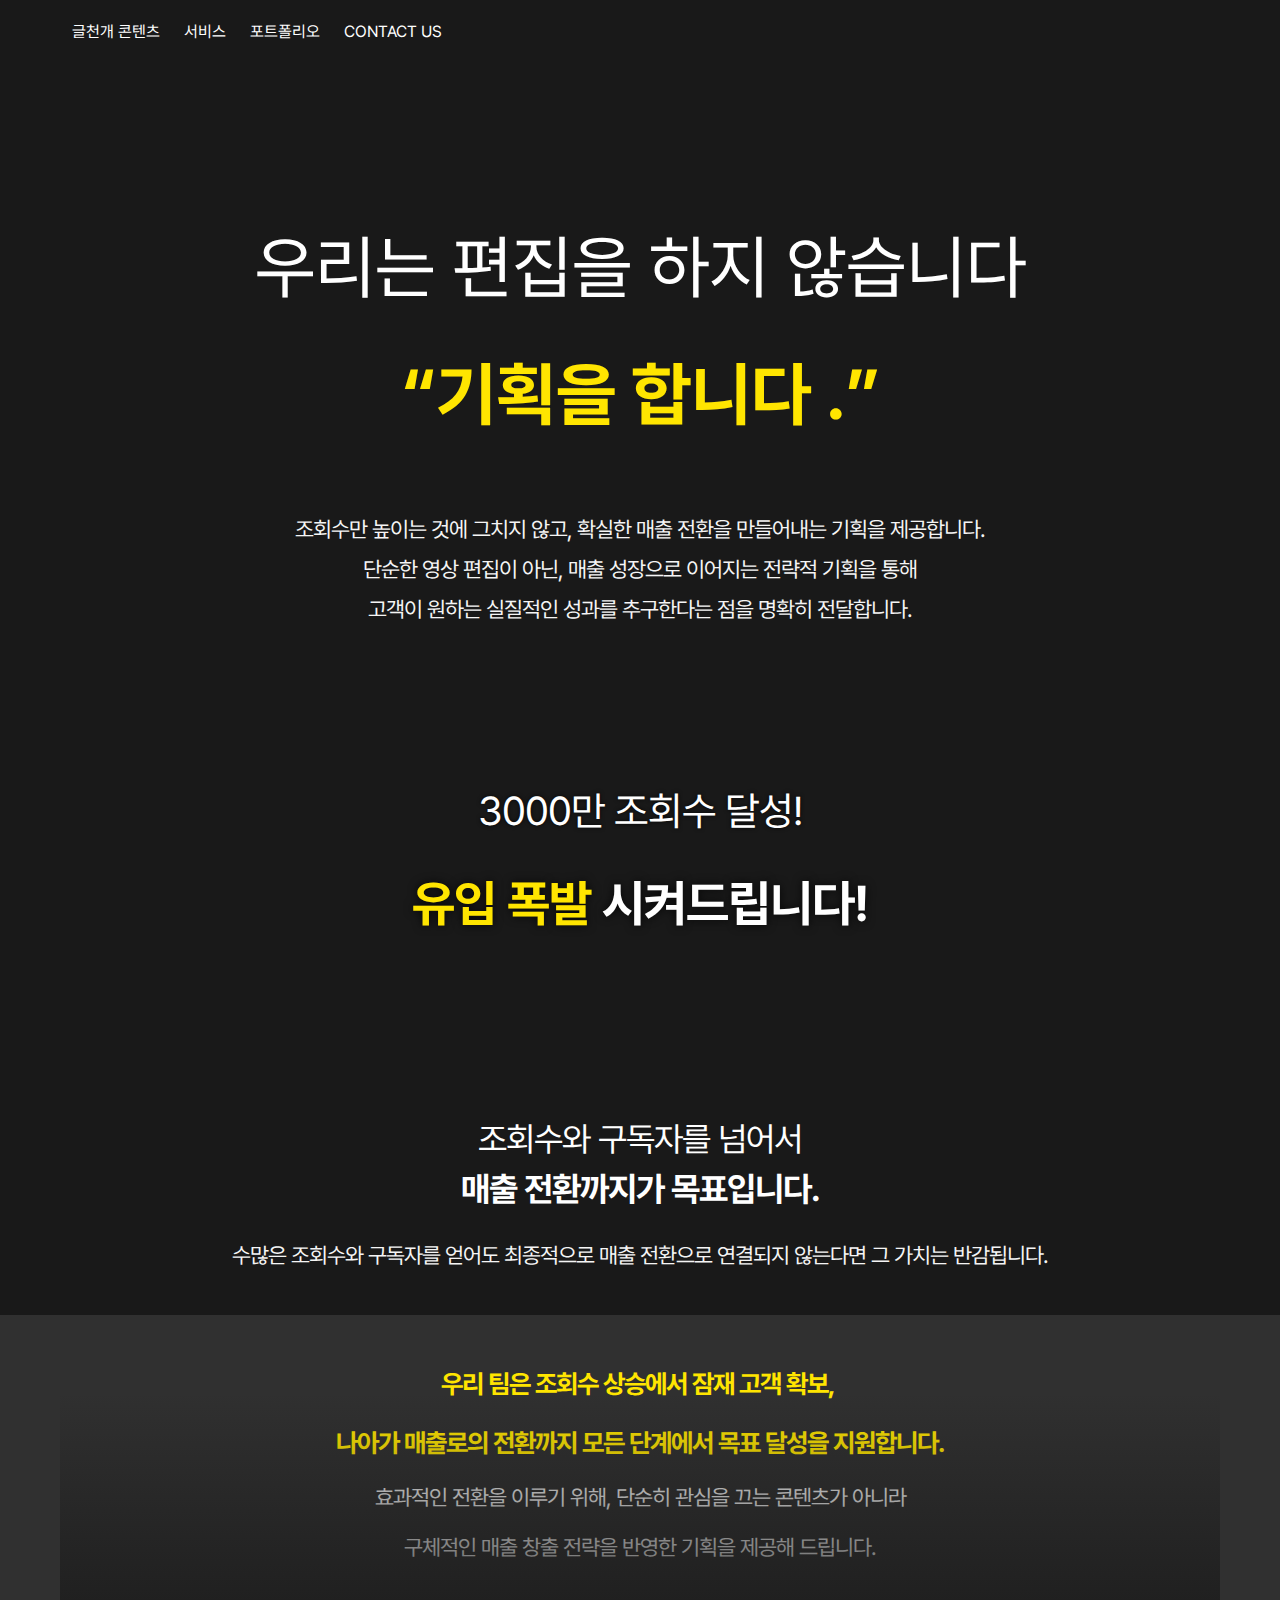
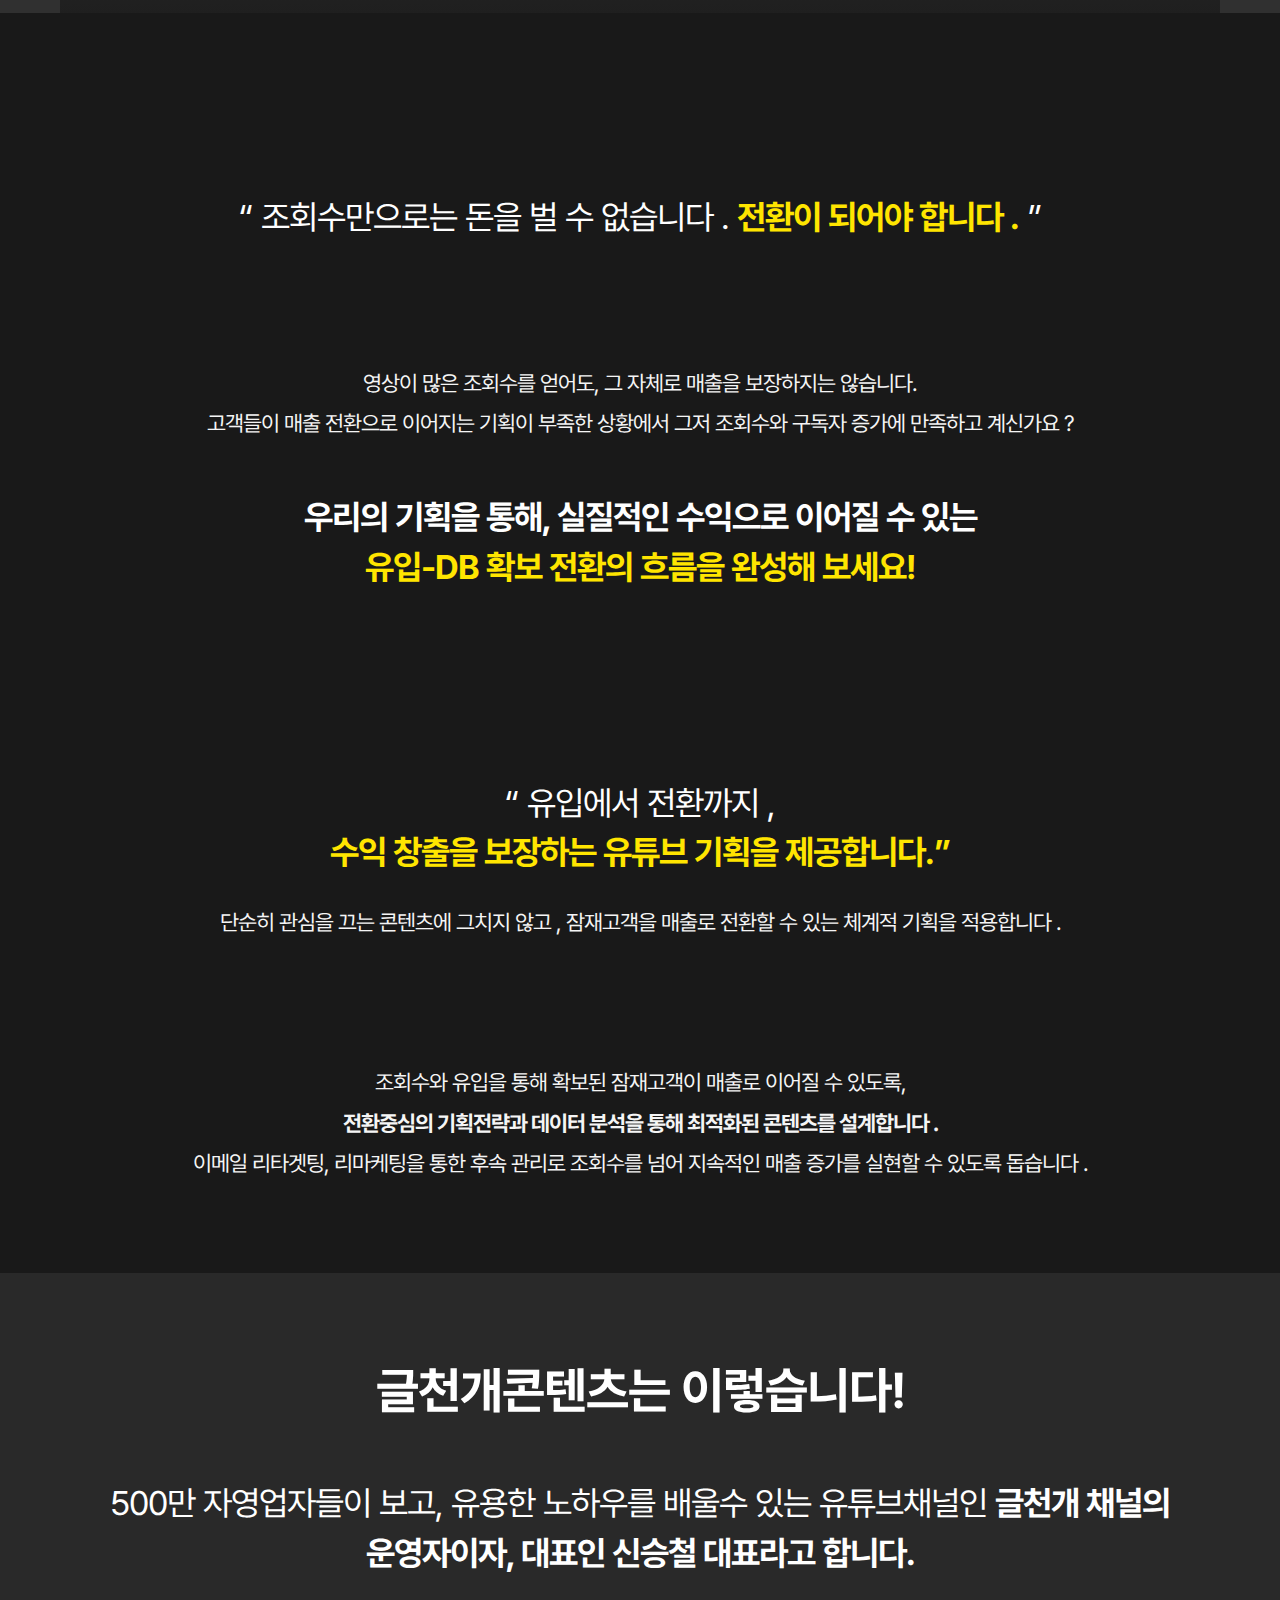
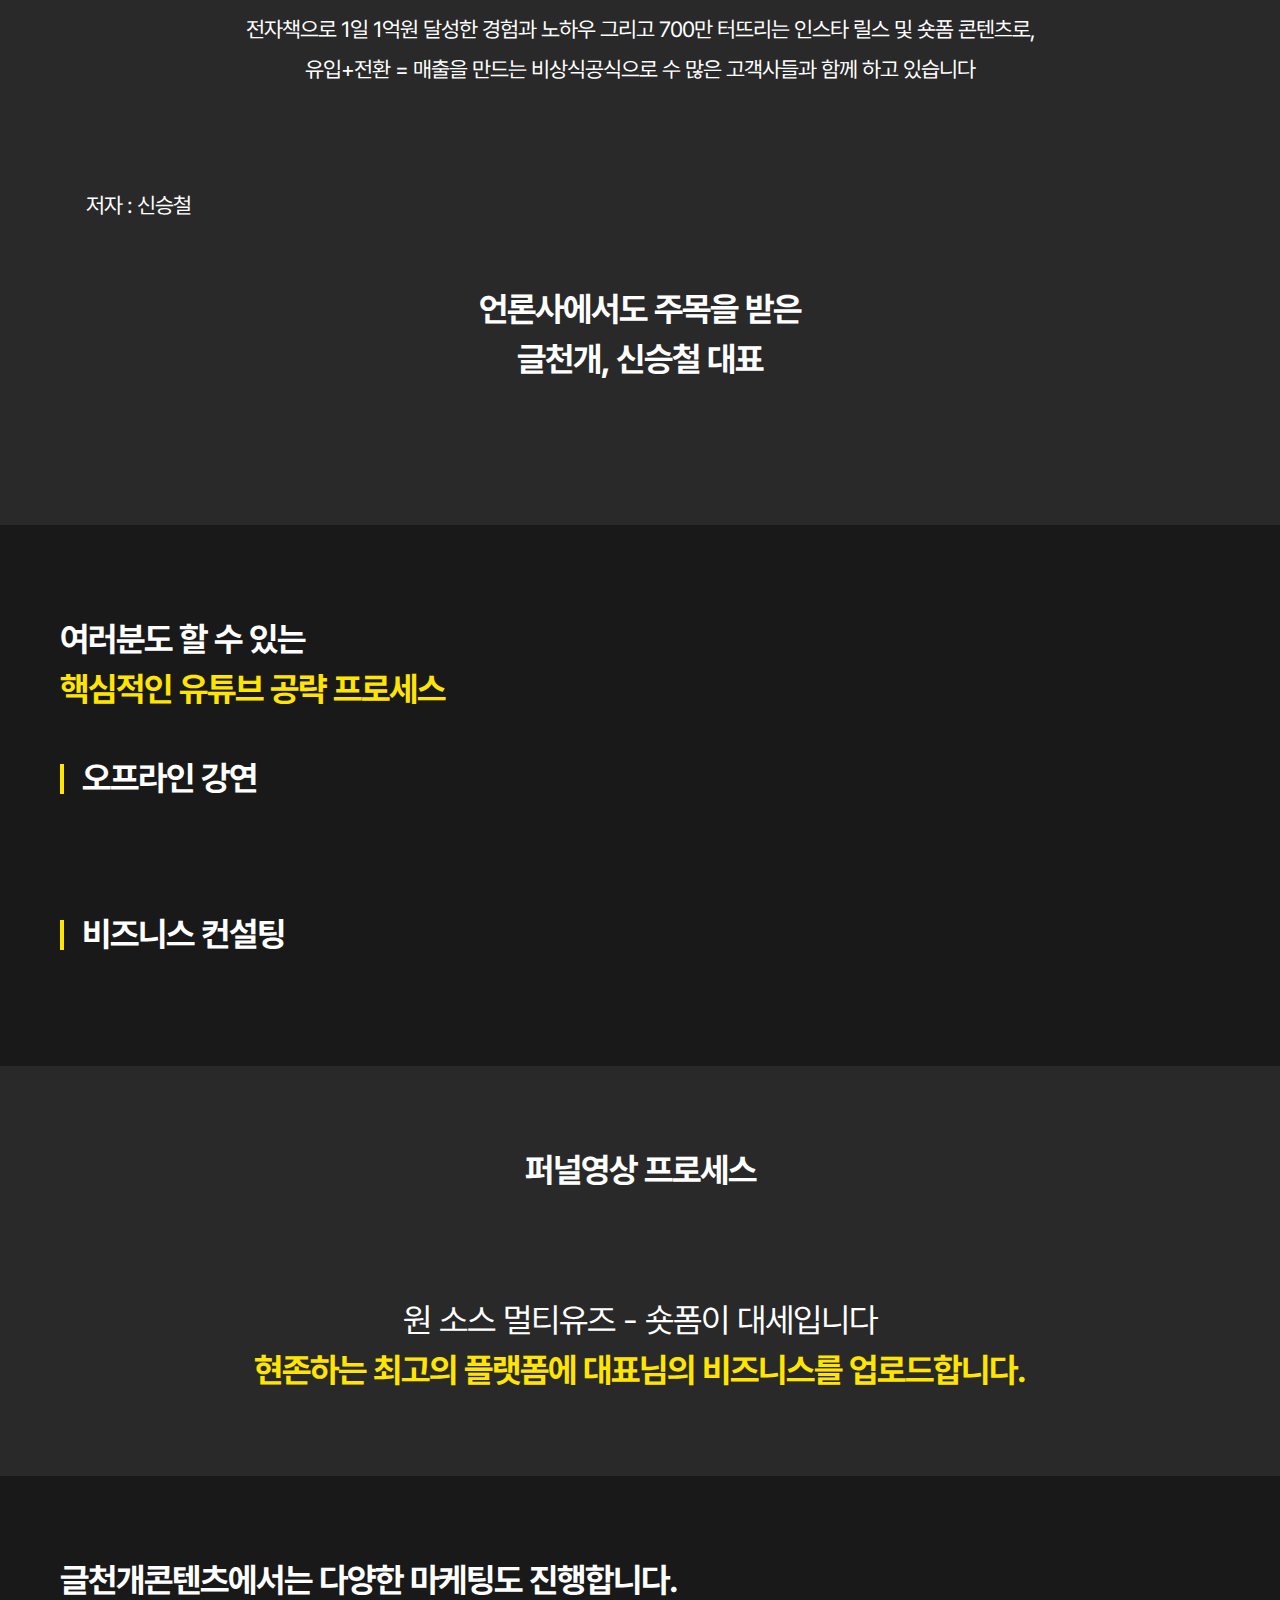
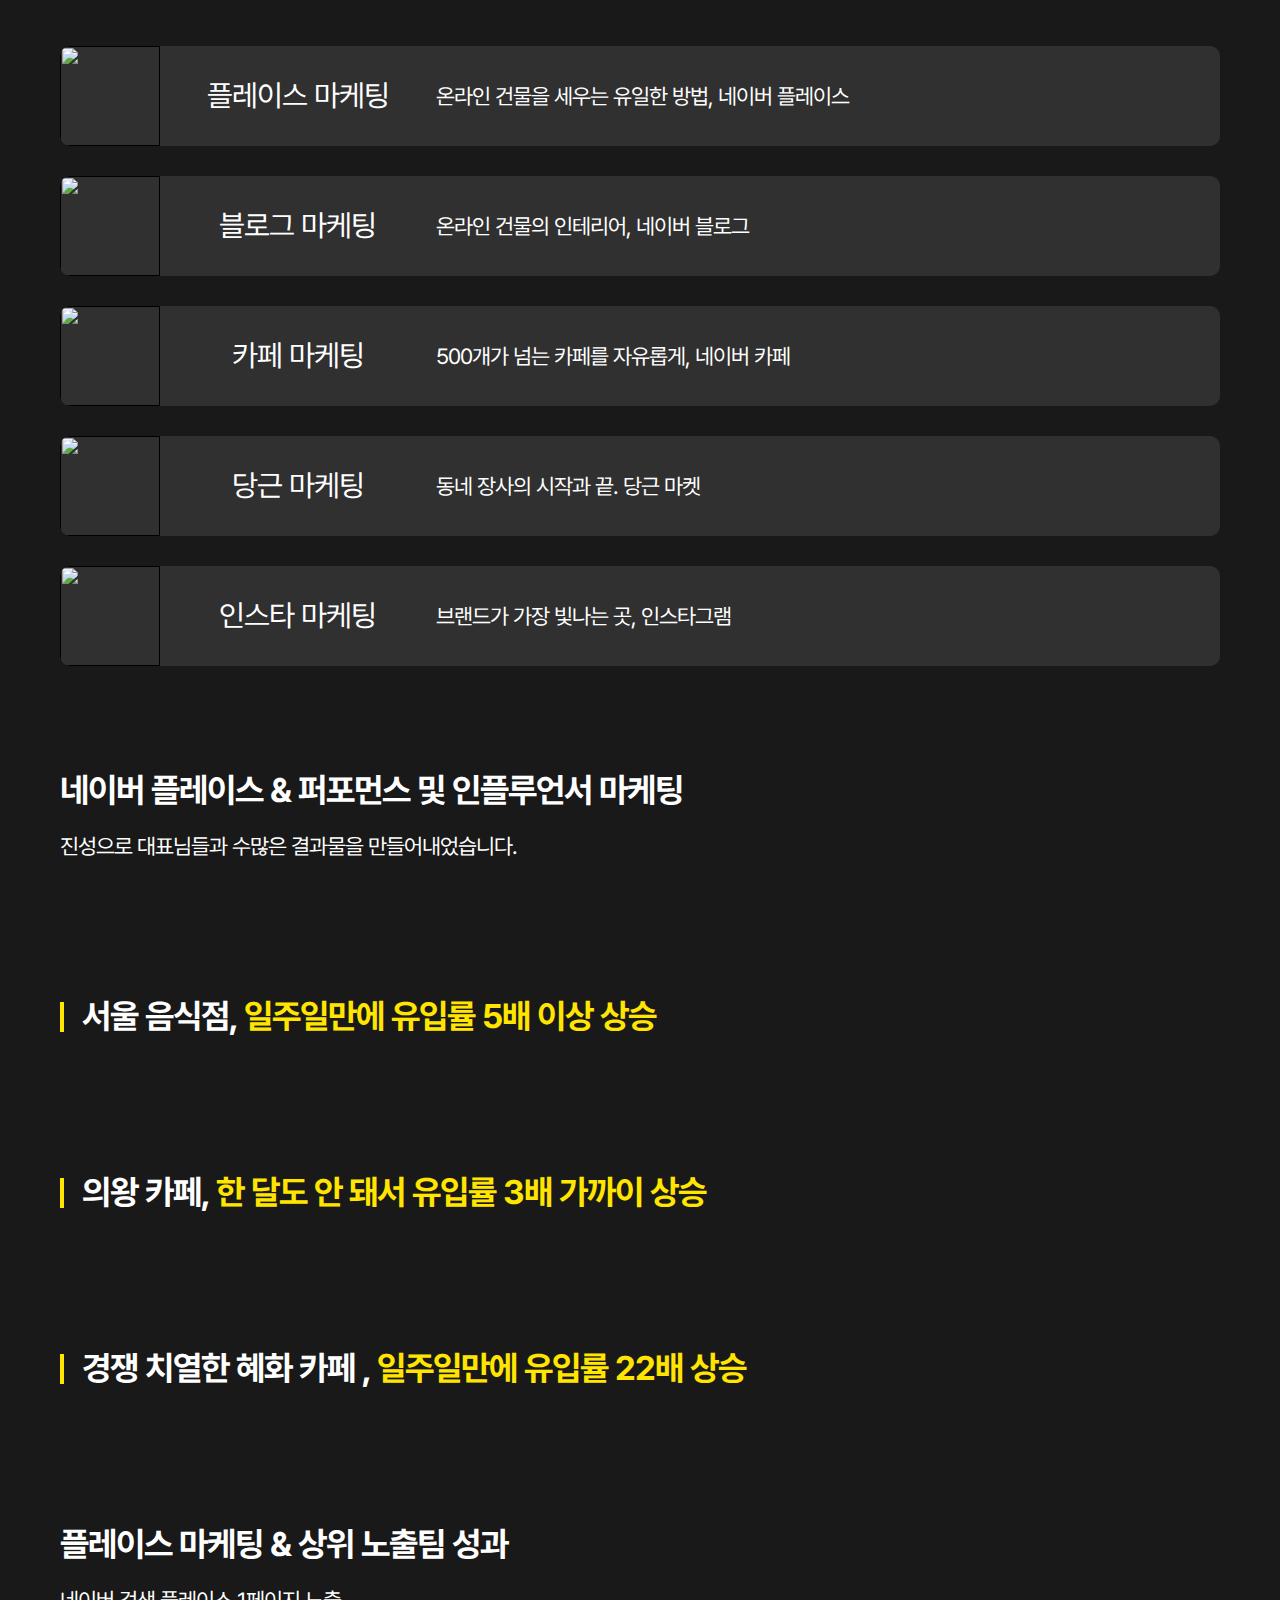
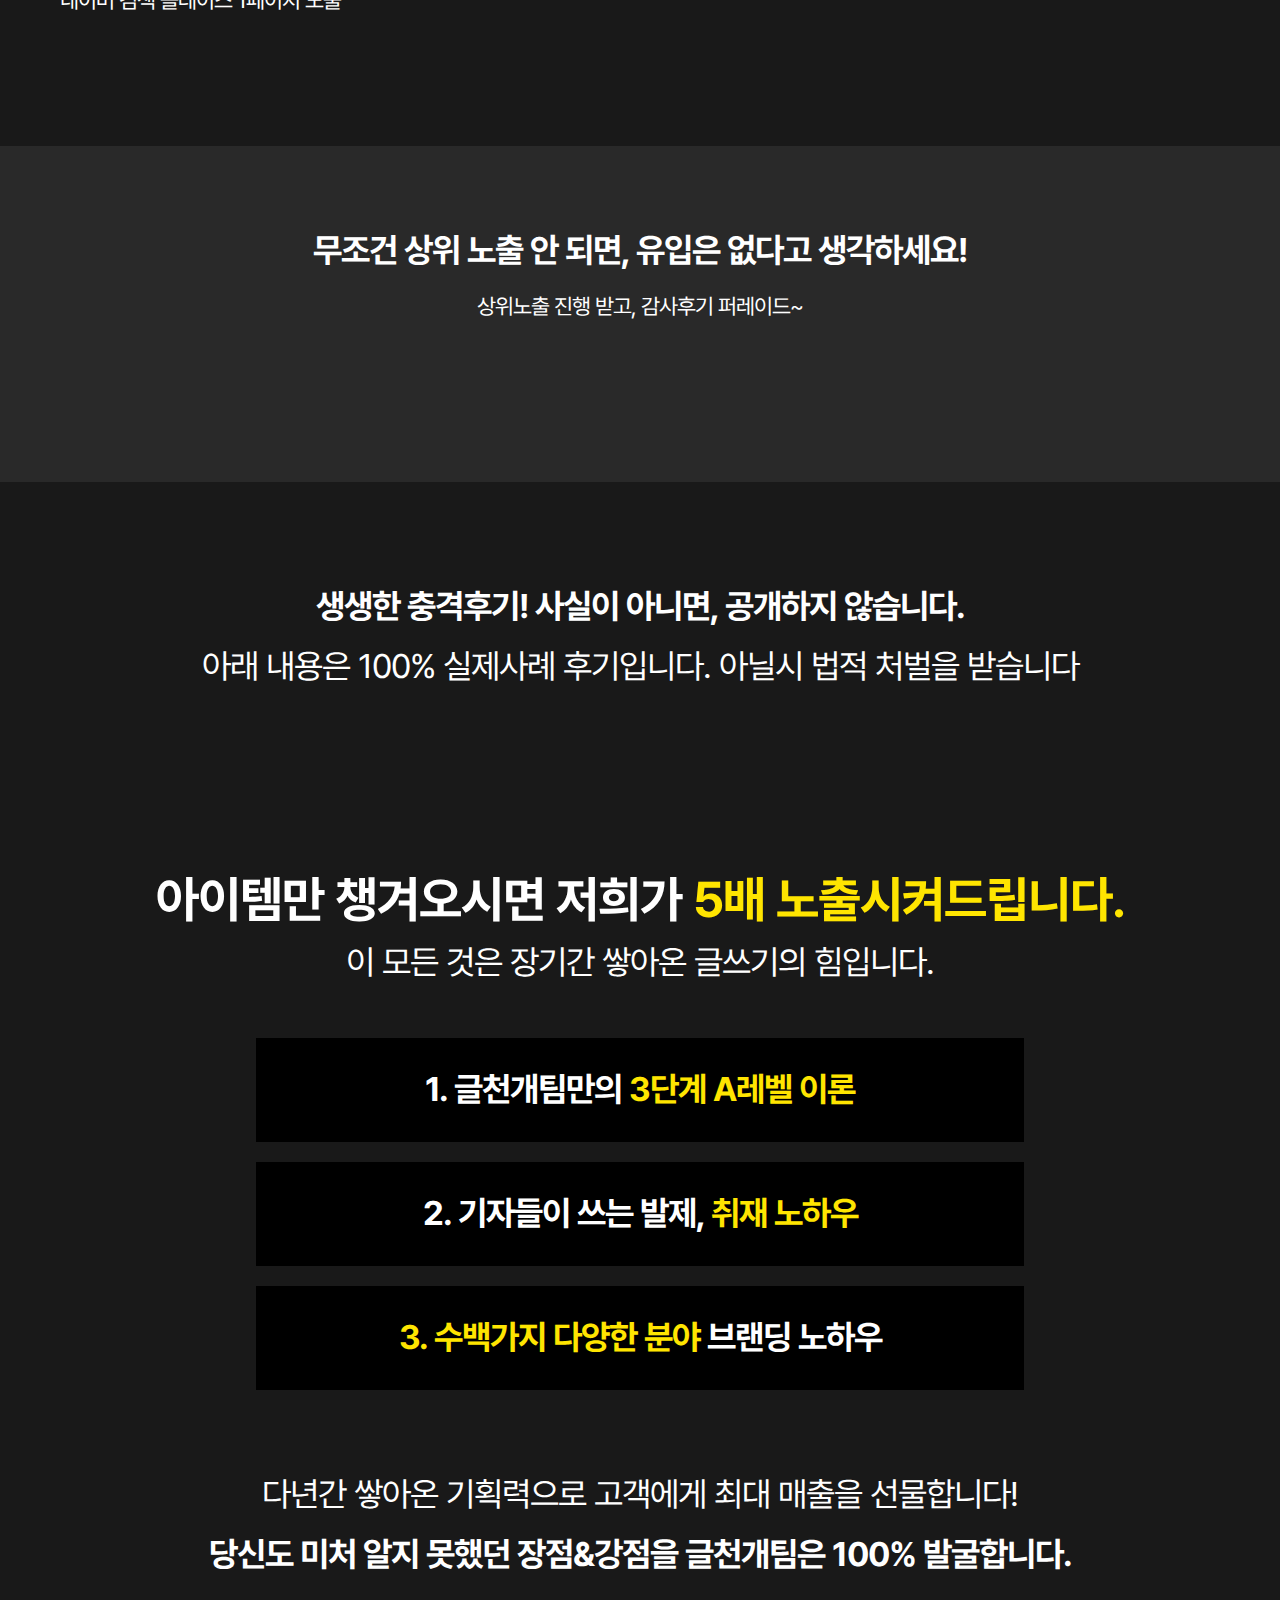
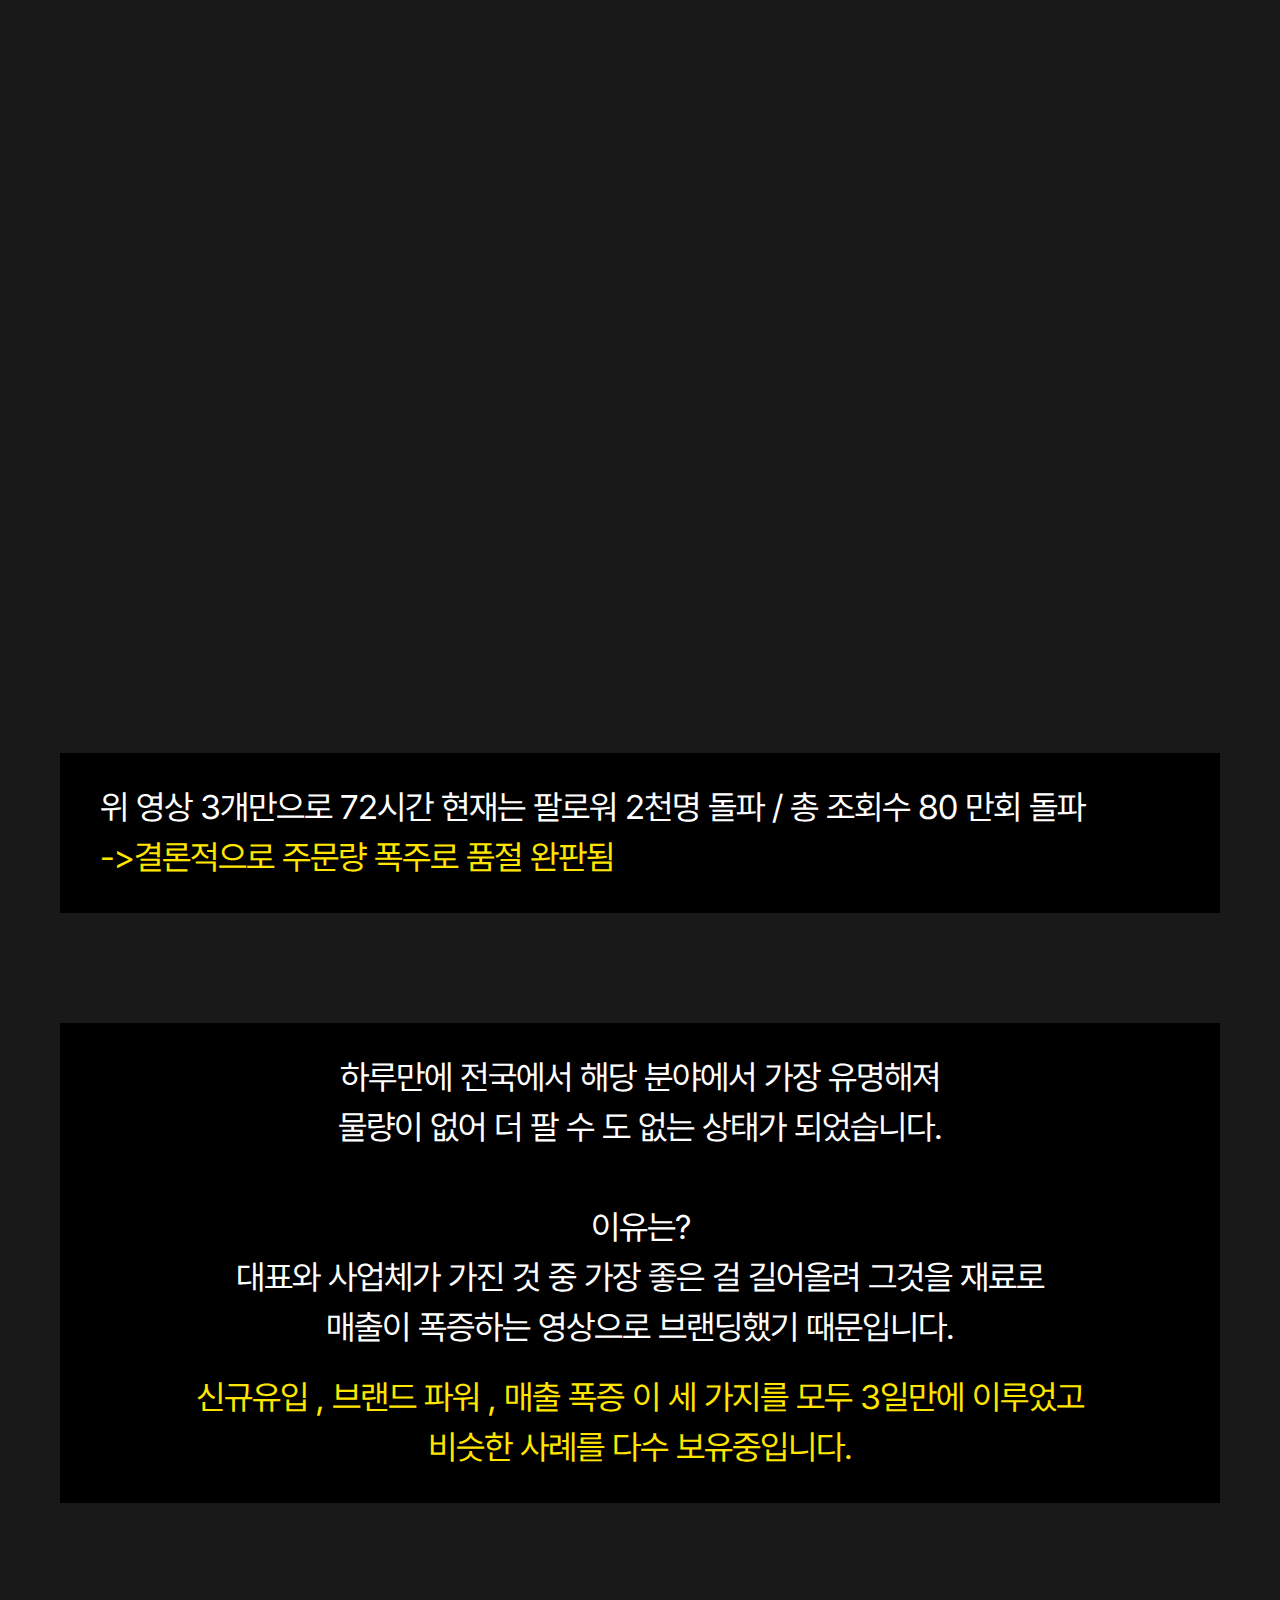
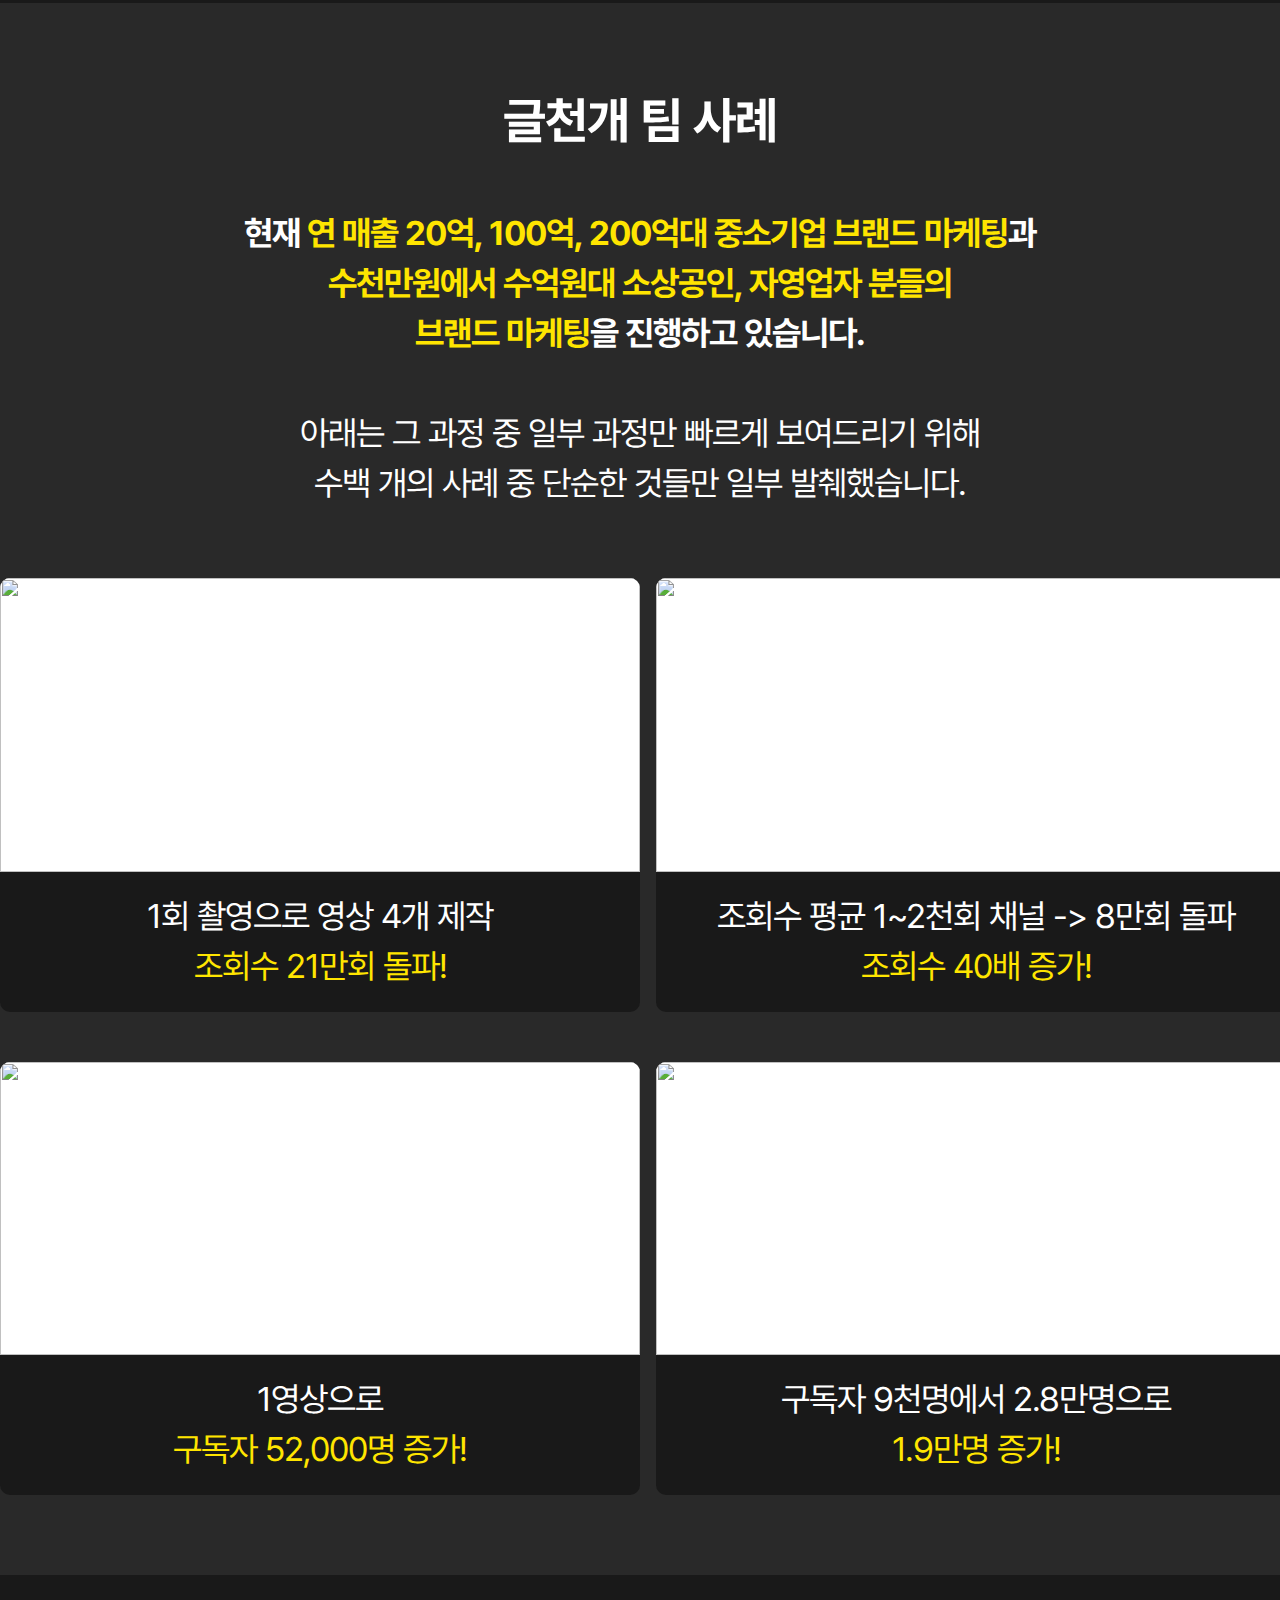
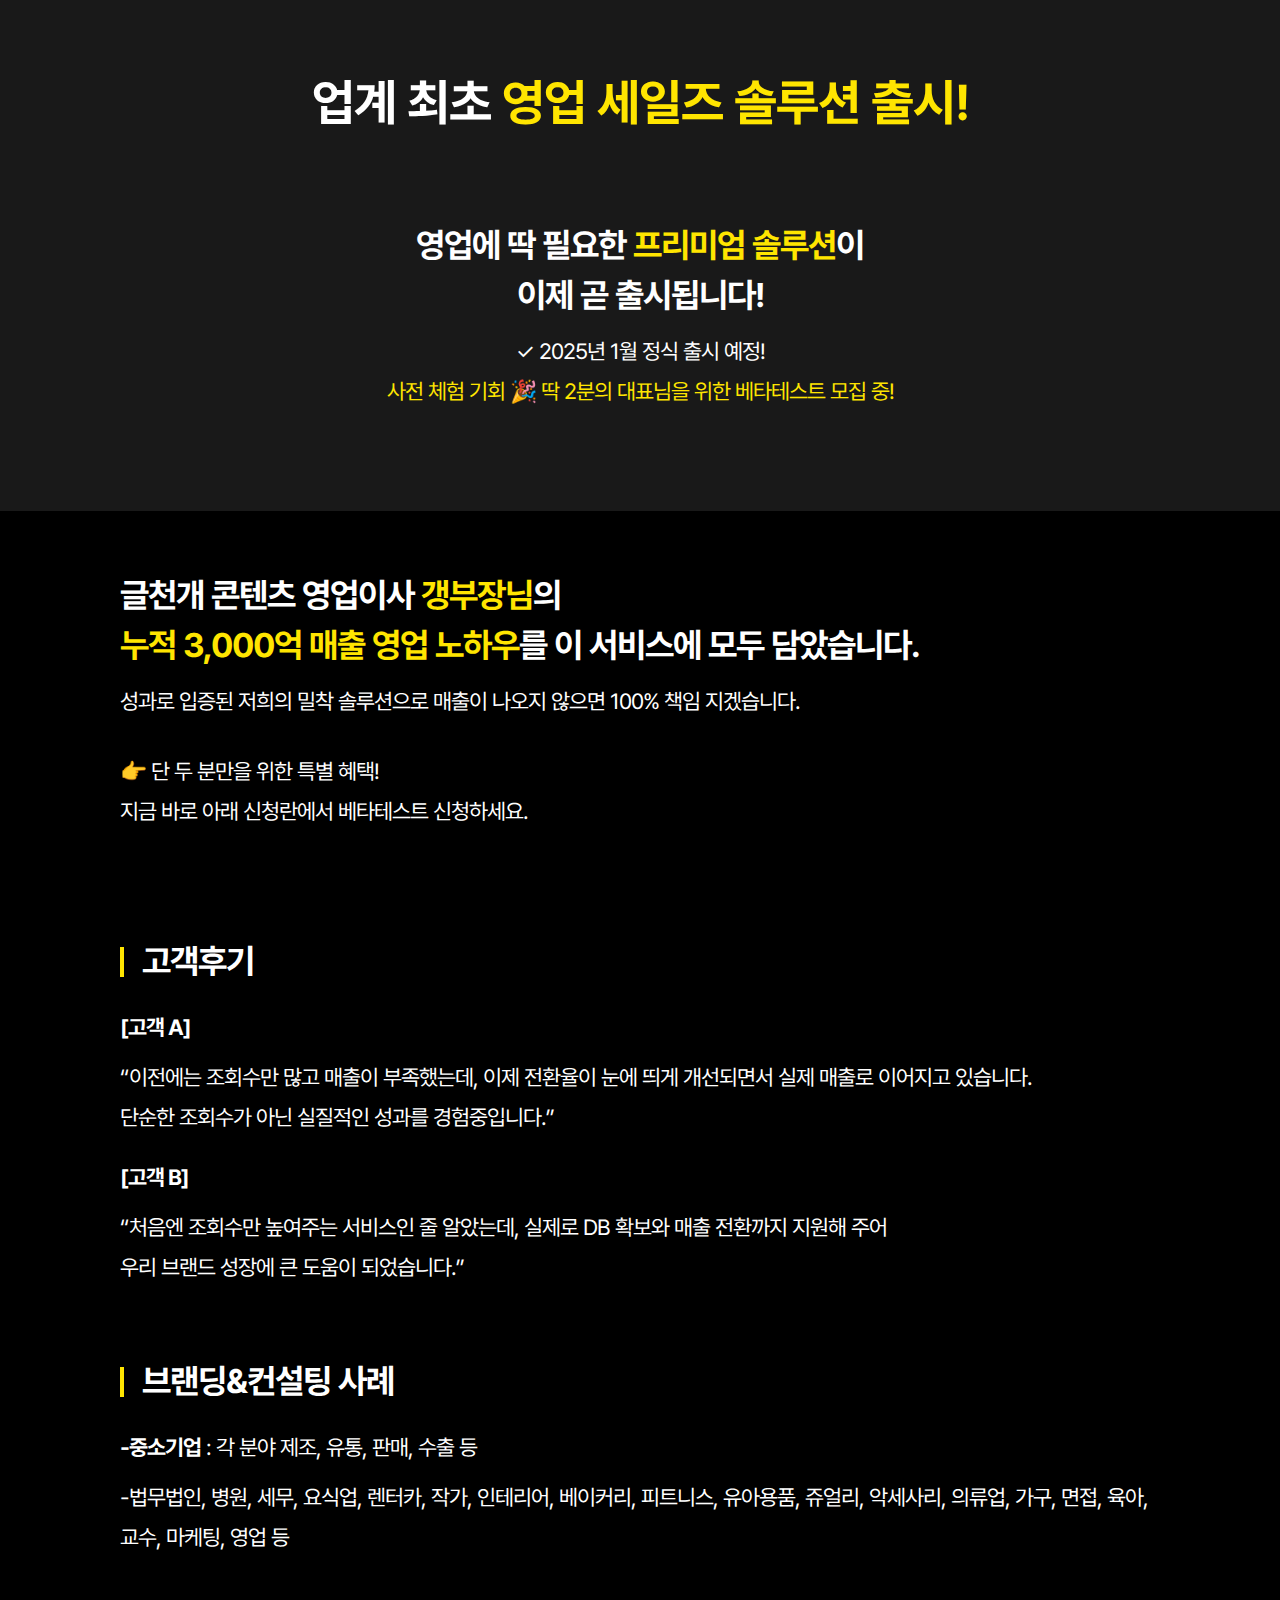
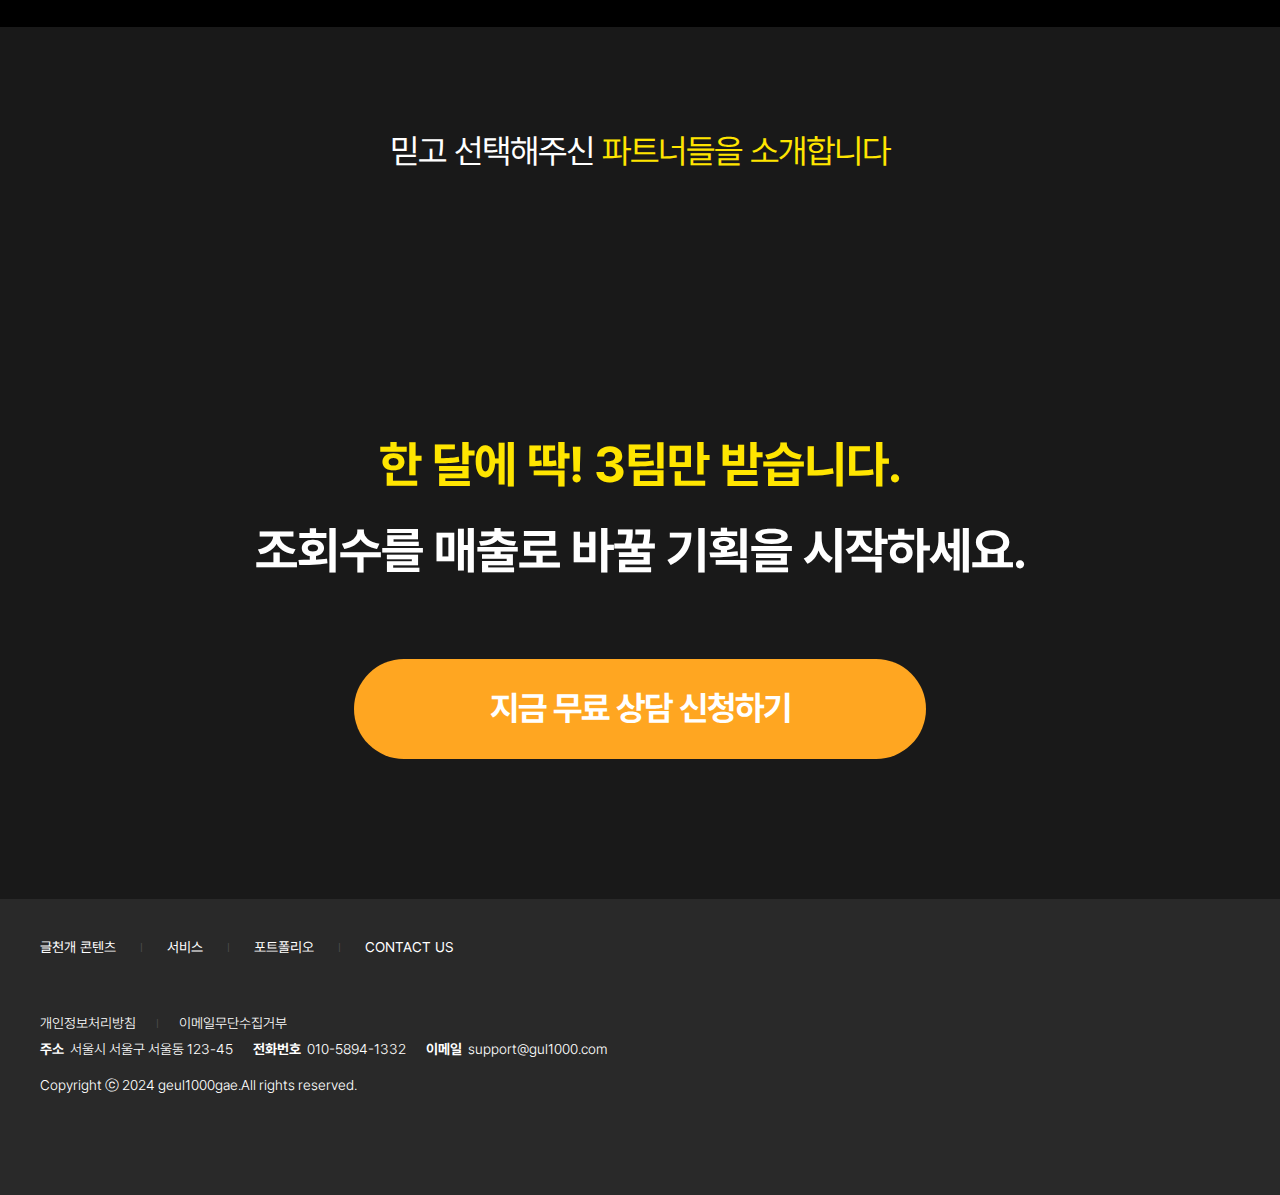
==== index.html @ 421856aa "이미지 url 변경" ====
<!doctype html>
<html lang="ko">

<head>
    <meta charset="UTF-8">
    <meta name="viewport"
        content="width=device-width, user-scalable=no, initial-scale=1.0, maximum-scale=1.0, minimum-scale=1.0">
    <meta http-equiv="X-UA-Compatible" content="ie=edge">
    <title>글천개연구소</title>
    <link rel="stylesheet" type="text/css" href="css/swiper.min.css">
    <link rel="stylesheet" type="text/css" href="css/base.css">
    <link rel="stylesheet" type="text/css" href="css/app.css">
    <script src="js/jquery.min.js"></script>
    <script src="js/swiper.min.js"></script>
    <script src="js/script.js"></script>
</head>
<div id="header"></div>

<body>

    <style>
        .area-main { padding-top: 84px; }
        .area-main p { color: #fff; text-align: center; font-size: 22px; line-height: 1.82; letter-spacing: -1px; word-break: keep-all; }
        .area-main * { font-size: unset; font-weight: unset; }
        .area-main .ft-22 { font-size: 22px; }
        .area-main .ft-34 { font-size: 34px; line-height: 1.47; letter-spacing: -1px; }
        .area-main .ft-50 { font-size: 50px; line-height: 1.12; letter-spacing: -1px; }
        .area-main .bold { font-weight: bold; }
        .area-main .yel { color: #ffe500; }
        .area-main .ta-le { text-align: left; }
        .area-main .yel-label { position: relative; padding-left: 22px; text-align: left; font-size: 34px; line-height: 1.47; font-weight: bold; }
        .area-main .yel-label::before { position: absolute; left: 0; top: 10px; width: 4px; height: 30px; background-color: #ffe500; content: ''; }
        .area-main img { max-width: 100%; }
        @media screen and (max-width:1200px) {
            .area-main p { font-size: 12px; }
            .area-main .ft-22 { font-size: 12px; }
            .area-main .ft-34 { font-size: 20px; }
            .area-main .ft-50 { font-size: 24px; }
            .area-main .yel-label { font-size: 20px; padding-left: 14px; }
            .area-main .yel-label::before { width: 2px; top: 4px; height: 20px; }
        }


        .area-main .al-ct { text-align: center; }
        .section1 .txt-1 {
            font-size: 70px;
            font-weight: 400;
            letter-spacing: -1px;
            text-align: center;
        }

        .section1 .txt-1 span {
            font-size: 70px;
            font-weight: 700;
            letter-spacing: -1px;
            text-align: center;
            color: #FFE500;
        }
        .section1 .txt-2 { font-size: 22px; line-height: 1.82;
            letter-spacing: -1px; color: #f5f5f5; 
        }
        .section1 .txt-3-wrap { padding: 96px 0; background-image: url(https://write1000.s3.ap-northeast-2.amazonaws.com/imgs/index/section1-img.png); background-size: cover; background-position: center; }
        .section1 .txt-3 { font-size: 40px; letter-spacing: -1px; text-shadow: 0 0 4px rgba(0, 0, 0, 0.8); }
        .section1 .txt-4 { text-shadow: 0 0 10px rgba(0, 0, 0, 0.8); font-size: 50px; font-weight: bold;  }
        .section1 .txt-4 span { color: #ffe500; }
        .section1 .txt-5 { font-size: 34px; font-weight: bold; line-height: 1.47;
            letter-spacing: -1px; font-weight: normal; 
        }
        .section1 .txt-5 span { font-weight: bold; }
        .section1 .txt-6 { font-size: 22px; line-height: 1.82; letter-spacing: -1px; color: #f5f5f5; }

        @media screen and (max-width:1200px) {
            .section1 .txt-1 { font-size: 24px; }
            .section1 .txt-1 span { font-size: 24px; }
            .section1 .txt-2 { font-size: 12px; }
            .section1 .txt-3 { font-size: 24px; }
            .section1 .txt-4 { font-size: 24px; }
            .section1 .txt-5 { font-size: 24px; }
            .section1 .txt-6 { font-size: 12px; }
        }


        .section2 { padding: 40px 0; background-color: rgba(255, 255, 255, 0.1); }
        .section2 .txt-1 { font-size: 22px; line-height: 2.27; letter-spacing: -1px; color: #f5f5f5; }
        .section2 .txt-1 span { font-size: 26px; font-weight: bold; color: #ffe500; }
        @media screen and (max-width:1200px) {
            .section2 .txt-1 { font-size: 12px; }
            .section2 .txt-1 span { font-size: 14px; }
        }

        .section3 .img-wrap-1 { display: flex; gap: 16px; position: relative; }
        .section3 .img-wrap-1::after { content: ''; width: 100%; height: 300px; bottom: 0; display: block; background-image: linear-gradient(to top, #191919, rgba(25, 25, 25, 0)); position: absolute; bottom: 0; left: 0; }
        .section3 .img-wrap-1 > div { width: calc(100% - 16px / 2); display: flex; gap: 20px; flex-direction: column; }
        .section3 .img-wrap-1 > div img { width: 100%; }

        .section3 .txt-1 { font-size: 34px; line-height: 1.47; letter-spacing: -1px; color: #fff; }
        .section3 .txt-1 span { font-weight: bold; color: #ffe500; }
        .section3 .img-wrap-2 { display: flex; justify-content: center; }
        .section3 .img-wrap-2 img { max-width: 100%; }
        .section3 .txt-2 { font-size: 22px; line-height: 1.82; letter-spacing: -1px; color: #f5f5f5; }
        @media screen and (max-width:1200px) {
            .section3 .txt-1 { font-size: 24px; }
            .section3 .txt-2 { font-size: 12px; }
        }

        .section4 { overflow: hidden; }
        .section4 .txt-1 { font-size: 34px; font-weight: bold; line-height: 1.47; letter-spacing: -1px; }
        .section4 .txt-1 span { color: #ffe500; }
        .section4 .section4-swiper1 { width: 1100px; margin: 0 auto; max-width: 100%; }
        .section4 .section4-swiper1 img { max-width: 100%; }
        @media screen and (max-width:1200px) {
            .section4 .txt-1 { font-size: 24px; }
        }

        .section5 .txt-1 { font-size: 34px; font-weight: bold; line-height: 1.47; letter-spacing: -1px; color: #ffe500; margin-bottom: 24px; }
        .section5 .txt-1 span { color: #fff; font-weight: normal; }
        .section5 .txt-2 { font-size: 22px; line-height: 1.82; letter-spacing: -1px; color: #f5f5f5; }
        .section5 .img-wrap-1 { display: flex; justify-content: center; }
        .section5 .img-wrap-1 img { max-width: 100%; }
        .section5 .txt-3 { font-size: 22px; line-height: 1.82; letter-spacing: -1px; color: #f5f5f5; }
        .section5 .txt-3 span { font-weight: bold; }
        @media screen and (max-width:1200px) {
            .section5 .txt-1 { font-size: 24px; }
            .section5 .txt-2 { font-size: 12px; }
            .section5 .txt-3 { font-size: 12px; }
        }

        .section6 { background-color: #292929; }
        .section6 .txt-1 { font-size: 50px; font-weight: bold; line-height: 1.12; letter-spacing: -1px; }
        .section6 .img-wrap-1 { display: flex; gap: 26px; }
        .section6 img { max-width: 100%; }
        .section6 .img-wrap-2 { gap: 20px; display: flex; }
        .section6 .img-wrap-2 img { max-width: calc((100% - 20px) / 2); }
        @media screen and (max-width:1200px) {
            .section6 .txt-1 { font-size: 24px; }
            .section6 .img-wrap-1 { flex-direction: column; align-items: center; }


        }

        .section7 { overflow: hidden; }


        .section8 { background-color: #292929; }

        .section9 .list-1 > ul { display: flex; gap: 30px; flex-direction: column; }
        .section9 .list-1 > ul > li { display: flex; border-radius: 10px; background-color: rgba(255, 255, 255, 0.1); overflow: hidden; }
        .section9 .list-1 > ul > li > a { display: flex; width: 100%; height: 100px; align-items: center; }
        .section9 .list-1 > ul > li > a .logo { width: 100px; height: 100px; }
        .section9 .list-1 > ul > li > a .title { width: 278px; font-size: 30px; }
        .section9 .list-1 > ul > li > a .sub-title-wrap { width: calc(100% - 100px - 270px); padding-right: 35px; display: flex; align-items: center; justify-content: space-between; }
        @media screen and (max-width:1200px) {
            .section9 .list-1 > ul > li > a { height: 60px; }
            .section9 .list-1 > ul > li > a .logo { width: 60px; height: 60px; }
            .section9 .list-1 > ul > li > a .title { font-size: 20px; width: 170px; }
            .section9 .list-1 > ul > li > a .sub-title-wrap { width: calc(100% - 60px - 170px); padding-right: 16px; }
            .section9 .list-1 > ul > li > a .sub-title-wrap img { width: 16px; }
        }

        .section11 { background-color: #292929; }
        .section12 .img-wrap { display: flex; justify-content: center; }

        .section12 .list-1 > ul { display: flex; flex-direction: column; gap: 20px; align-items: center; }
        .section12 .list-1 > ul > li { padding: 27px 20px; background-color: #000; width: 768px; max-width: 100%; }

        .section12 .txt-wrap-1 { padding: 30px 40px; background-color: #000; }

        .youtube-wrap { position: relative; }
        .youtube-wrap::before { content: ''; width: 100%; padding-top: 55.43%; display: block; }

        .youtube-wrap > iframe { width: 100%; height: 100%; position: absolute; left: 0; top: 0; }

        .section13 { background-color: #292929; }

        .Case-item { width: 768px; border-radius: 10px; overflow: hidden; max-width: calc(100vw / 2); }
        .Case-item .img-wrap { display: block; position: relative; width: 100%; background-color: #fff; }
        .Case-item .img-wrap::before { content: ''; display: block; width: 100%; padding-top: 45.83%; }
        .Case-item .img-wrap > img { position: absolute; left: 0; top: 0; width: 100%; height: 100%; }
        .Case-item .title-wrap { background-color: #191919; padding: 20px; }

        .section14 .img-wrap { display: flex; justify-content: center; }
        .section14 .img-wrap img { max-width: 100%; }


        .section15 { background-color: #000; }

        .section16 .btn-wrap { display: flex; justify-content: center; padding: 0 20px; }
        .section16 .yel-btn { width: 572px; height: 100px; border-radius: 100px; background-image: linear-gradient(279deg, #ffa621 111%, #ffe500 0%); display: flex; justify-content: center; align-items: center; color: #fff; }


        .banner-container {
            position: relative;
            width: 100%;
            overflow: hidden;
            /* margin: 0 auto; */
        }

        .banner {
            display: flex;
            gap: 16px;
            animation: rollLeft 20s linear infinite;
            width: max-content; /* 콘텐츠가 끝없이 이어지도록 설정 */
        }


        /* 왼쪽으로 롤링 */
        .left-roll .banner {
            animation: rollLeft 20s linear infinite;
        }

        @keyframes rollLeft {
            0% {
                transform: translateX(0);
            }
            100% {
                transform: translateX(-50%);
            }
        }

        /* 오른쪽으로 롤링 */
        .right-roll .banner {
            animation: rollRight 20s linear infinite;
        }

        @keyframes rollRight {
            0% {
                transform: translateX(-50%);
            }
            100% {
                transform: translateX(0);
            }
        }
    </style>

    <div class="contents-wrap">
        <div class="area-main">
            <div class="section1 pt-120 ptm-40">
                <div class="content">
                    <p class="txt-1 mb-50 al-ct">우리는 편집을 하지 않습니다 <br>
                        <span>“기획을 합니다 .ˮ</span>
                    </p>
                    <p class="txt-2 mb-50 al-ct">조회수만 높이는 것에 그치지 않고, 확실한 매출 전환을 만들어내는 기획을 제공합니다. <br>
                        단순한 영상 편집이 아닌, 매출 성장으로 이어지는 전략적 기획을 통해<br>
                        고객이 원하는 실질적인 성과를 추구한다는 점을 명확히 전달합니다.
                    </p>
                    <div class="txt-3-wrap mb-70">
                        <p class="txt-3 al-ct mb-10">3000만 조회수 달성!</p>
                        <p class="txt-4 al-ct"><span>유입 폭발</span> 시켜드립니다!</p>
                    </div>
                    <p class="txt-5 mb-20 al-ct">
                        조회수와 구독자를 넘어서 <br>
                        <span>매출 전환까지가 목표입니다.</span>
                    </p>
                    <p class="txt-6 mb-40">
                        수많은 조회수와 구독자를 얻어도 최종적으로 매출 전환으로 연결되지 않는다면 그 가치는 반감됩니다.
                    </p>

                </div>
            </div>

            <div class="section2">
                <p class="txt-1">
                    <span>우리 팀은 조회수 상승에서 잠재 고객 확보,  <br>
                        나아가 매출로의 전환까지 모든 단계에서 목표 달성을 지원합니다.</span><br>
                    효과적인 전환을 이루기 위해, 단순히 관심을 끄는 콘텐츠가 아니라<br>
                    구체적인 매출 창출 전략을 반영한 기획을 제공해 드립니다.
                </p>
            </div>

            <div class="section3">
                <div class="content">
                    <div class="img-wrap-1 pt-40 mb-100">
                        <div class="img-wrap-le">
                            <img src="https://write1000.s3.ap-northeast-2.amazonaws.com/imgs/index/section3-img-1.png" alt="">
                            <img src="https://write1000.s3.ap-northeast-2.amazonaws.com/imgs/index/section3-img-2.png" alt="">
                        </div>
                        <div class="img-wrap-ri">
                            <img src="https://write1000.s3.ap-northeast-2.amazonaws.com/imgs/index/section3-img-3.png" alt="">
                            <img src="https://write1000.s3.ap-northeast-2.amazonaws.com/imgs/index/section3-img-4.png" alt="">
                            <img src="https://write1000.s3.ap-northeast-2.amazonaws.com/imgs/index/section3-img-5.png" alt="">
                        </div>
                    </div>

                    <p class="txt-1 mb-50">
                        “ 조회수만으로는 돈을 벌 수 없습니다 . <span>전환이 되어야 합니다 .</span> ˮ
                    </p>

                    <div class="img-wrap-2 mb-70">
                        <img src="https://write1000.s3.ap-northeast-2.amazonaws.com/imgs/index/section3-img-6.png" alt="">
                    </div>

                    <p class="txt-2 mb-50">
                        영상이 많은 조회수를 얻어도, 그 자체로 매출을 보장하지는 않습니다. <br>
                        고객들이 매출 전환으로 이어지는 기획이 부족한 상황에서 그저 조회수와 구독자 증가에 만족하고 계신가요 ?
                    </p>
                </div>
            </div>

            <div class="section4 mb-100 mbm-40">
                <div class="content">
                    <p class="txt-1 mb-70 mbm-40">
                        우리의 기획을 통해, 실질적인 수익으로 이어질 수 있는 <br>
                        <span>유입-DB 확보 전환의 흐름을 완성해 보세요!</span>
                    </p>

                    <div class="swiper section4-swiper1">
                        <div class="swiper-wrapper">
                            <div class="swiper-slide"><img src="https://write1000.s3.ap-northeast-2.amazonaws.com/imgs/index/section4-img-1.png" alt=""></div>
                            <div class="swiper-slide"><img src="https://write1000.s3.ap-northeast-2.amazonaws.com/imgs/index/section4-img-2.png" alt=""></div>
                            <div class="swiper-slide"><img src="https://write1000.s3.ap-northeast-2.amazonaws.com/imgs/index/section4-img-3.png" alt=""></div>
                        </div>
                    </div>
                </div>
            </div>

            <div class="section5 mb-90 mbm-40">
                <div class="content">
                    <p class="txt-1">
                        <span> “ 유입에서 전환까지 ,</span> <br>
                        수익 창출을 보장하는 유튜브 기획을 제공합니다.ˮ
                    </p>
                    <p class="txt-2 mb-60">
                        단순히 관심을 끄는 콘텐츠에 그치지 않고 , 잠재고객을 매출로 전환할 수 있는 체계적 기획을 적용합니다 .
                    </p>
                    <div class="img-wrap-1 mb-60">
                        <img src="https://write1000.s3.ap-northeast-2.amazonaws.com/imgs/index/section5-img-1.png" alt="">
                    </div>
                    <p class="txt-3">
                        조회수와 유입을 통해 확보된 잠재고객이 매출로 이어질 수 있도록, <br>
                        <span>전환중심의 기획전략과 데이터 분석을 통해 최적화된 콘텐츠를 설계합니다 .</span> <br>
                        이메일 리타겟팅, 리마케팅을 통한 후속 관리로 조회수를 넘어 지속적인 매출 증가를 실현할 수 있도록 돕습니다 .
                    </p>
                </div>
            </div>

            <div class="section6 pt-90 pb-90 pbm-40">
                <div class="content">
                    <p class="txt-1 mb-60 mbm-20">글천개콘텐츠는 이렇습니다!</p>

                    <p class="txt-2 ft-34 mb-30">
                        500만 자영업자들이 보고, 유용한 노하우를 배울수 있는 유튜브채널인
                        <span class="bold">글천개 채널의 운영자이자, 대표인 신승철 대표라고 합니다.</span>
                    </p>

                    <p class="mb-60">
                        전자책으로 1일 1억원 달성한 경험과 노하우 그리고 700만 터뜨리는 인스타 릴스 및 숏폼 콘텐츠로, <br>
                        유입+전환 = 매출을 만드는 비상식공식으로 수 많은 고객사들과 함께 하고 있습니다
                    </p>

                    <div class="img-wrap-1 mb-60">
                        <div class="img-wrap-le">
                            <img src="https://write1000.s3.ap-northeast-2.amazonaws.com/imgs/index/section6-img-1.png" alt="">
                        </div>
                        <div class="img-wrap-ri">
                            <img src="https://write1000.s3.ap-northeast-2.amazonaws.com/imgs/index/section6-img-2.png" alt="">
                            <p class="mt-20">저자 : 신승철</p>
                        </div>
                    </div>

                    <p class="ft-34 bold mb-50">
                        언론사에서도 주목을 받은 <br>
                        글천개, 신승철 대표
                    </p>

                    <div class="img-wrap-2">
                        <img src="https://write1000.s3.ap-northeast-2.amazonaws.com/imgs/index/section6-img-3.png" alt="">
                        <img src="https://write1000.s3.ap-northeast-2.amazonaws.com/imgs/index/section6-img-4.png" alt="">
                    </div>
                </div>
            </div>

            <div class="section7 pt-80 pt-90 ptm-40">
                <div class="content">
                    <p class="ft-34 ta-le bold mb-40">
                        여러분도 할 수 있는 <br>
                        <span class="yel">핵심적인 유튜브 공략 프로세스</span>
                    </p>

                    <p class="yel-label mb-30">오프라인 강연</p>

                    <div class="swiper section7-swiper1 mb-60">
                        <div class="swiper-wrapper">
                            <div class="swiper-slide"><img src="https://write1000.s3.ap-northeast-2.amazonaws.com/imgs/index/section7-img-1.png" alt=""></div>
                            <div class="swiper-slide"><img src="https://write1000.s3.ap-northeast-2.amazonaws.com/imgs/index/section7-img-2.png" alt=""></div>
                            <div class="swiper-slide"><img src="https://write1000.s3.ap-northeast-2.amazonaws.com/imgs/index/section7-img-3.png" alt=""></div>
                            <div class="swiper-slide"><img src="https://write1000.s3.ap-northeast-2.amazonaws.com/imgs/index/section7-img-4.png" alt=""></div>
                        </div>
                    </div>

                    <p class="yel-label mb-30">비즈니스 컨설팅</p>

                    <div class="swiper section7-swiper1 mb-60">
                        <div class="swiper-wrapper">
                            <div class="swiper-slide"><img src="https://write1000.s3.ap-northeast-2.amazonaws.com/imgs/index/section7-img-5.png" alt=""></div>
                            <div class="swiper-slide"><img src="https://write1000.s3.ap-northeast-2.amazonaws.com/imgs/index/section7-img-6.png" alt=""></div>
                        </div>
                    </div>
                </div>
            </div>

            <div class="section8 pt-80 pb-80 ptm-40 pbm-40">
                <div class="content">
                    <p class="ft-34 bold mb-50">퍼널영상 프로세스</p>
                    <img src="https://write1000.s3.ap-northeast-2.amazonaws.com/imgs/index/section8-img-1.png" class="mb-50" alt="">
                    <p class="ft-34">
                        원 소스 멀티유즈 - 숏폼이 대세입니다 <br>
                        <span class="bold yel">현존하는 최고의 플랫폼에 대표님의 비즈니스를 업로드합니다.</span>
                    </p>
                </div>
            </div>

            <div class="section9 pt-80 ptm-40">
                <div class="content">
                    <p class="ft-34 bold ta-le mb-40">글천개콘텐츠에서는 다양한 마케팅도 진행합니다.</p>

                    <div class="list-1 mb-100 mbm-80">
                        <ul>
                            <li>
                                <a href="">
                                    <img src="https://write1000.s3.ap-northeast-2.amazonaws.com/imgs/index/marketing-img1.png" class="logo" alt="">
                                    <p class="title">플레이스 마케팅</p>
                                    <div class="sub-title-wrap">
                                        <p class="sub-title">
                                            온라인 건물을 세우는 유일한 방법, 네이버 플레이스
                                        </p>
                                        <img src="https://write1000.s3.ap-northeast-2.amazonaws.com/imgs/index/arrow.png" alt="">
                                    </div>
                                </a>
                            </li>
                            <li>
                                <a href="">
                                    <img src="https://write1000.s3.ap-northeast-2.amazonaws.com/imgs/index/marketing-img2.png" class="logo" alt="">
                                    <p class="title">블로그 마케팅</p>
                                    <div class="sub-title-wrap">
                                        <p class="sub-title">
                                            온라인 건물의 인테리어, 네이버 블로그
                                        </p>
                                        <img src="https://write1000.s3.ap-northeast-2.amazonaws.com/imgs/index/arrow.png" alt="">
                                    </div>
                                </a>
                            </li>
                            <li>
                                <a href="">
                                    <img src="https://write1000.s3.ap-northeast-2.amazonaws.com/imgs/index/marketing-img3.png" class="logo" alt="">
                                    <p class="title">카페 마케팅</p>
                                    <div class="sub-title-wrap">
                                        <p class="sub-title">
                                            500개가 넘는 카페를 자유롭게, 네이버 카페
                                        </p>
                                        <img src="https://write1000.s3.ap-northeast-2.amazonaws.com/imgs/index/arrow.png" alt="">
                                    </div>
                                </a>
                            </li>
                            <li>
                                <a href="">
                                    <img src="https://write1000.s3.ap-northeast-2.amazonaws.com/imgs/index/marketing-img4.png" class="logo" alt="">
                                    <p class="title">당근 마케팅</p>
                                    <div class="sub-title-wrap">
                                        <p class="sub-title">
                                            동네 장사의 시작과 끝. 당근 마켓
                                        </p>
                                        <img src="https://write1000.s3.ap-northeast-2.amazonaws.com/imgs/index/arrow.png" alt="">
                                    </div>
                                </a>
                            </li>
                            <li>
                                <a href="">
                                    <img src="https://write1000.s3.ap-northeast-2.amazonaws.com/imgs/index/marketing-img5.png" class="logo" alt="">
                                    <p class="title">인스타 마케팅</p>
                                    <div class="sub-title-wrap">
                                        <p class="sub-title">
                                            브랜드가 가장 빛나는 곳, 인스타그램
                                        </p>
                                        <img src="https://write1000.s3.ap-northeast-2.amazonaws.com/imgs/index/arrow.png" alt="">
                                    </div>
                                </a>
                            </li>
                        </ul>
                    </div>

                    <p class="mb-10 bold ft-34 ta-le">네이버 플레이스 & 퍼포먼스 및 인플루언서 마케팅</p>
                    <p class="mb-50 ta-le">진성으로 대표님들과 수많은 결과물을 만들어내었습니다.</p>

                    <div class="swiper section9-swiper1 mb-60">
                        <div class="swiper-wrapper">
                            <div class="swiper-slide"><img src="https://write1000.s3.ap-northeast-2.amazonaws.com/imgs/index/section9-img-1.png" alt=""></div>
                            <div class="swiper-slide"><img src="https://write1000.s3.ap-northeast-2.amazonaws.com/imgs/index/section9-img-2.png" alt=""></div>
                            <div class="swiper-slide"><img src="https://write1000.s3.ap-northeast-2.amazonaws.com/imgs/index/section9-img-3.png" alt=""></div>
                        </div>
                    </div>
                </div>
            </div>

            <div class="section10 mb-80">
                <div class="content">
                    <p class="yel-label mb-30">서울 음식점, <span class="yel">일주일만에 유입률 5배 이상 상승</span></p>
                    <div class="img-wrap mb-80">
                        <img src="https://write1000.s3.ap-northeast-2.amazonaws.com/imgs/index/section10-img-1.png" alt="">
                    </div>

                    <p class="yel-label mb-30">의왕 카페, <span class="yel">한 달도 안 돼서 유입률 3배 가까이 상승</span></p>
                    <div class="img-wrap mb-80">
                        <img src="https://write1000.s3.ap-northeast-2.amazonaws.com/imgs/index/section10-img-2.png" alt="">
                    </div>

                    <p class="yel-label mb-30">경쟁 치열한 혜화 카페 , <span class="yel">일주일만에 유입률 22배 상승</span></p>
                    <div class="img-wrap mb-80">
                        <img src="https://write1000.s3.ap-northeast-2.amazonaws.com/imgs/index/section10-img-3.png" alt="">
                    </div>

                    <p class="ft-34 mb-10 ta-le bold">플레이스 마케팅 & 상위 노출팀 성과</p>
                    <p class="mb-30 ta-le">네이버 검색 플레이스 1페이지 노출</p>

                    <div class="img-wrap mb-80">
                        <img src="https://write1000.s3.ap-northeast-2.amazonaws.com/imgs/index/section10-img-4.png" alt="">
                    </div>
                </div>
            </div>

            <div class="section11 pt-80 pb-80">
                <div class="content">
                    <p class="mb-10 ft-34 bold">무조건 상위 노출 안 되면, 유입은 없다고 생각하세요!</p>
                    <p class="mb-60">상위노출 진행 받고, 감사후기 퍼레이드~</p>

                    <div class="swiper section11-swiper1">
                        <div class="swiper-wrapper">
                            <div class="swiper-slide"><img src="https://write1000.s3.ap-northeast-2.amazonaws.com/imgs/index/review01.png" alt=""></div>
                            <div class="swiper-slide"><img src="https://write1000.s3.ap-northeast-2.amazonaws.com/imgs/index/review02.png" alt=""></div>
                            <div class="swiper-slide"><img src="https://write1000.s3.ap-northeast-2.amazonaws.com/imgs/index/review03.png" alt=""></div>
                            <div class="swiper-slide"><img src="https://write1000.s3.ap-northeast-2.amazonaws.com/imgs/index/review04.png" alt=""></div>
                            <div class="swiper-slide"><img src="https://write1000.s3.ap-northeast-2.amazonaws.com/imgs/index/review05.png" alt=""></div>
                            <div class="swiper-slide"><img src="https://write1000.s3.ap-northeast-2.amazonaws.com/imgs/index/review06.png" alt=""></div>
                            <div class="swiper-slide"><img src="https://write1000.s3.ap-northeast-2.amazonaws.com/imgs/index/review07.png" alt=""></div>
                            <div class="swiper-slide"><img src="https://write1000.s3.ap-northeast-2.amazonaws.com/imgs/index/review08.png" alt=""></div>
                            <div class="swiper-slide"><img src="https://write1000.s3.ap-northeast-2.amazonaws.com/imgs/index/review09.png" alt=""></div>
                            <div class="swiper-slide"><img src="https://write1000.s3.ap-northeast-2.amazonaws.com/imgs/index/review10.png" alt=""></div>
                        </div>
                    </div>
                </div>
            </div>

            <div class="section12 pt-100 pb-100 pbm-40">
                <div class="content">
                    <p class="ft-34 mb-10 bold">생생한 충격후기! 사실이 아니면, 공개하지 않습니다.</p>
                    <p class="ft-34 mb-80">아래 내용은 100% 실제사례 후기입니다. 아닐시 법적 처벌을 받습니다</p>

                    <div class="img-wrap mb-100">
                        <img src="https://write1000.s3.ap-northeast-2.amazonaws.com/imgs/index/section12-img-1.png" alt="">
                    </div>

                    <p class="ft-50 bold mb-10">아이템만 챙겨오시면 저희가 <span class="yel">5배 노출시켜드립니다.</span></p>
                    <p class="ft-34 mb-50">이 모든 것은 장기간 쌓아온 글쓰기의 힘입니다.</p>

                    <div class="list-1 mb-80">
                        <ul>
                            <li><p class="ft-34 bold">1. 글천개팀만의 <span class="yel">3단계 A레벨 이론</span></p></li>
                            <li><p class="ft-34 bold">2. 기자들이 쓰는 발제, <span class="yel">취재 노하우</span></p></li>
                            <li><p class="ft-34 bold"><span class="yel">3. 수백가지 다양한 분야</span> 브랜딩 노하우</p></li>
                        </ul>
                    </div>

                    <p class="ft-34 mb-10">다년간 쌓아온 기획력으로 고객에게 최대 매출을 선물합니다!</p>
                    <p class="ft-34 bold mb-80">당신도 미처 알지 못했던 장점&강점을 글천개팀은 100% 발굴합니다.</p>

                    <div class="youtube-wrap mb-50">
                        <iframe width="560" height="315" src="https://www.youtube.com/embed/VIDEO_ID" title="YouTube video player"
                            frameborder="0" allow="accelerometer; autoplay; clipboard-write; encrypted-media; gyroscope; picture-in-picture"
                            allowfullscreen>
                        </iframe>
                    </div>

                    <div class="txt-wrap-1 mb-60">
                        <p class="ta-le ft-34 ">
                            위 영상 3개만으로 72시간 현재는 팔로워 2천명 돌파 / 총 조회수 80 만회 돌파 <br>
                           <span class="yel"> ->결론적으로 주문량 폭주로 품절 완판됨</span>
                        </p>
                    </div>

                    <div class="img-wrap mb-50">
                        <img src="https://write1000.s3.ap-northeast-2.amazonaws.com/imgs/index/section12-img-2.png" alt="">
                    </div>

                    
                    <div class="txt-wrap-1">
                        <p class="ft-34 mb-20">
                            하루만에 전국에서 해당 분야에서 가장 유명해져 <br>
                            물량이 없어 더 팔 수 도 없는 상태가 되었습니다. <br>
                            <br>
                            이유는? <br>
                            대표와 사업체가 가진 것 중 가장 좋은 걸 길어올려 그것을 재료로 <br>
                            매출이 폭증하는 영상으로 브랜딩했기 때문입니다. 
                        </p>
                        <p class="ft-34 yel">
                            신규유입 , 브랜드 파워 , 매출 폭증 이 세 가지를 모두 3일만에 이루었고 <br>
                            비슷한 사례를 다수 보유중입니다.
                        </p>
                    </div>
                </div>
            </div>

            <div class="section13 pt-90 pb-80 ptm-40 pbm-40">
            
                <p class="ft-50 mb-60 bold">글천개 팀 사례</p>
                <p class="ft-34 mb-50 bold">
                    현재 <span class="yel">연 매출 20억, 100억, 200억대 중소기업 브랜드 마케팅</span>과 <br>
                    <span class="yel">수천만원에서 수억원대 소상공인, 자영업자 분들의</span><br>
                    <span class="yel">브랜드 마케팅</span>을 진행하고 있습니다.
                </p>
                <p class="ft-34 mb-70">
                    아래는 그 과정 중 일부 과정만 빠르게 보여드리기 위해 <br>
                    수백 개의 사례 중 단순한 것들만 일부 발췌했습니다.
                </p>
            
                

                <div class="banner-container left-roll mb-50">
                    <div class="banner">
                        <div class="banner-item">
                            <div class="Case-item">
                                <div class="img-wrap">
                                    <img src="https://write1000.s3.ap-northeast-2.amazonaws.com/imgs/index/img06.png" alt="">
                                </div>
                                <div class="title-wrap">
                                    <p class="ft-34">1회 촬영으로 영상 4개 제작</p>
                                    <p class="ft-34 yel">조회수 21만회 돌파!</p>
                                </div>
                            </div>
                        </div>
                        <div class="banner-item">
                            <div class="Case-item">
                                <div class="img-wrap">
                                    <img src="https://write1000.s3.ap-northeast-2.amazonaws.com/imgs/index/img07.png" alt="">
                                </div>
                                <div class="title-wrap">
                                    <p class="ft-34">조회수 평균 1~2천회 채널 -> 8만회 돌파</p>
                                    <p class="ft-34 yel">조회수 40배 증가!</p>
                                </div>
                            </div>
                        </div>
                        <div class="banner-item">
                            <div class="Case-item">
                                <div class="img-wrap">
                                    <img src="https://write1000.s3.ap-northeast-2.amazonaws.com/imgs/index/img08.png" alt="">
                                </div>
                                <div class="title-wrap">
                                    <p class="ft-34">1회 촬영으로 영상 10개 제작</p>
                                    <p class="ft-34 yel">조회수 10만회 돌파!</p>
                                </div>
                            </div>
                        </div>
                        <!--  -->
                        <div class="banner-item">
                            <div class="Case-item">
                                <div class="img-wrap">
                                    <img src="https://write1000.s3.ap-northeast-2.amazonaws.com/imgs/index/img06.png" alt="">
                                </div>
                                <div class="title-wrap">
                                    <p class="ft-34">1회 촬영으로 영상 4개 제작</p>
                                    <p class="ft-34 yel">조회수 21만회 돌파!</p>
                                </div>
                            </div>
                        </div>
                        <div class="banner-item">
                            <div class="Case-item">
                                <div class="img-wrap">
                                    <img src="https://write1000.s3.ap-northeast-2.amazonaws.com/imgs/index/img07.png" alt="">
                                </div>
                                <div class="title-wrap">
                                    <p class="ft-34">조회수 평균 1~2천회 채널 -> 8만회 돌파</p>
                                    <p class="ft-34 yel">조회수 40배 증가!</p>
                                </div>
                            </div>
                        </div>
                        <div class="banner-item">
                            <div class="Case-item">
                                <div class="img-wrap">
                                    <img src="https://write1000.s3.ap-northeast-2.amazonaws.com/imgs/index/img08.png" alt="">
                                </div>
                                <div class="title-wrap">
                                    <p class="ft-34">1회 촬영으로 영상 10개 제작</p>
                                    <p class="ft-34 yel">조회수 10만회 돌파!</p>
                                </div>
                            </div>
                        </div>
                    </div>
                </div>
                <div class="banner-container right-roll">
                    <div class="banner">
                        <div class="banner-item">
                            <div class="Case-item">
                                <div class="img-wrap">
                                    <img src="https://write1000.s3.ap-northeast-2.amazonaws.com/imgs/index/img01.png" alt="">
                                </div>
                                <div class="title-wrap">
                                    <p class="ft-34">1영상으로</p>
                                    <p class="ft-34 yel">구독자 52,000명 증가!</p>
                                </div>
                            </div>
                        </div>
                        <div class="banner-item">
                            <div class="Case-item">
                                <div class="img-wrap">
                                    <img src="https://write1000.s3.ap-northeast-2.amazonaws.com/imgs/index/img02.png" alt="">
                                </div>
                                <div class="title-wrap">
                                    <p class="ft-34">구독자 9천명에서 2.8만명으로</p>
                                    <p class="ft-34 yel">1.9만명 증가!</p>
                                </div>
                            </div>
                        </div>
                        <div class="banner-item">
                            <div class="Case-item">
                                <div class="img-wrap">
                                    <img src="https://write1000.s3.ap-northeast-2.amazonaws.com/imgs/index/img03.png" alt="">
                                </div>
                                <div class="title-wrap">
                                    <p class="ft-34">1영상으로</p>
                                    <p class="ft-34 yel">구독자 7,400명 증가!</p>
                                </div>
                            </div>
                        </div>
                        <div class="banner-item">
                            <div class="Case-item">
                                <div class="img-wrap">
                                    <img src="https://write1000.s3.ap-northeast-2.amazonaws.com/imgs/index/img04.png" alt="">
                                </div>
                                <div class="title-wrap">
                                    <p class="ft-34">1영상으로</p>
                                    <p class="ft-34 yel">구독자 5,700명 증가!</p>
                                </div>
                            </div>
                        </div>
                        <div class="banner-item">
                            <div class="Case-item">
                                <div class="img-wrap">
                                    <img src="https://write1000.s3.ap-northeast-2.amazonaws.com/imgs/index/img05.png" alt="">
                                </div>
                                <div class="title-wrap">
                                    <p class="ft-34">1영상으로</p>
                                    <p class="ft-34 yel">구독자 4,900명 증가!</p>
                                </div>
                            </div>
                        </div>
                        <!--  -->
                        <div class="banner-item">
                            <div class="Case-item">
                                <div class="img-wrap">
                                    <img src="https://write1000.s3.ap-northeast-2.amazonaws.com/imgs/index/img01.png" alt="">
                                </div>
                                <div class="title-wrap">
                                    <p class="ft-34">1영상으로</p>
                                    <p class="ft-34 yel">구독자 52,000명 증가!</p>
                                </div>
                            </div>
                        </div>
                        <div class="banner-item">
                            <div class="Case-item">
                                <div class="img-wrap">
                                    <img src="https://write1000.s3.ap-northeast-2.amazonaws.com/imgs/index/img02.png" alt="">
                                </div>
                                <div class="title-wrap">
                                    <p class="ft-34">구독자 9천명에서 2.8만명으로</p>
                                    <p class="ft-34 yel">1.9만명 증가!</p>
                                </div>
                            </div>
                        </div>
                        <div class="banner-item">
                            <div class="Case-item">
                                <div class="img-wrap">
                                    <img src="https://write1000.s3.ap-northeast-2.amazonaws.com/imgs/index/img03.png" alt="">
                                </div>
                                <div class="title-wrap">
                                    <p class="ft-34">1영상으로</p>
                                    <p class="ft-34 yel">구독자 7,400명 증가!</p>
                                </div>
                            </div>
                        </div>
                        <div class="banner-item">
                            <div class="Case-item">
                                <div class="img-wrap">
                                    <img src="https://write1000.s3.ap-northeast-2.amazonaws.com/imgs/index/img04.png" alt="">
                                </div>
                                <div class="title-wrap">
                                    <p class="ft-34">1영상으로</p>
                                    <p class="ft-34 yel">구독자 5,700명 증가!</p>
                                </div>
                            </div>
                        </div>
                        <div class="banner-item">
                            <div class="Case-item">
                                <div class="img-wrap">
                                    <img src="https://write1000.s3.ap-northeast-2.amazonaws.com/imgs/index/img05.png" alt="">
                                </div>
                                <div class="title-wrap">
                                    <p class="ft-34">1영상으로</p>
                                    <p class="ft-34 yel">구독자 4,900명 증가!</p>
                                </div>
                            </div>
                        </div>
                    </div>
                </div>
            </div>

            <div class="section14 pt-100 pb-100 ptm-40 pbm-40">
                <div class="content">
                    <p class="ft-50 bold mb-50">업계 최초 <span class="yel">영업 세일즈 솔루션 출시!</span></p>
                    <div class="img-wrap mb-40">
                        <img src="https://write1000.s3.ap-northeast-2.amazonaws.com/imgs/index/section14-img.png" alt="">
                    </div>
                    <p class="ft-34 bold mb-10">
                        영업에 딱 필요한 <span class="yel">프리미엄 솔루션</span>이 <br>
                        이제 곧 출시됩니다!
                    </p>
                    <p class="">✓ 2025년 1월 정식 출시 예정!</p>
                    <p class="yel">사전 체험 기회 🎉 딱 2분의 대표님을 위한 베타테스트 모집 중!</p>
                </div>
            </div>

            <div class="section15 pt-60 pb-70 ptm-40 pbm-40">
                <div class="content type2">
                    <p class="ft-34 bold ta-le">글천개 콘텐츠 영업이사 <span class="yel">갱부장님</span>의</p>
                    <p class="ft-34 bold ta-le mb-10"><span class="yel">누적 3,000억 매출 영업 노하우</span>를 이 서비스에 모두 담았습니다.</p>
                    <p class="mb-30 ta-le">성과로 입증된 저희의 밀착 솔루션으로 매출이 나오지 않으면 100% 책임 지겠습니다.</p>
                    <p class="ta-le">👉 단 두 분만을 위한 특별 혜택!</p>
                    <p class="ta-le mb-30">지금 바로 아래 신청란에서 베타테스트 신청하세요.</p>

                    <div class="img-wrap mb-60">
                        <img src="https://write1000.s3.ap-northeast-2.amazonaws.com/imgs/index/section15-img.png" alt="">
                    </div>

                    <p class="yel-label ta-le mb-20">고객후기</p>
                    <p class="mb-10 bold ta-le">[고객 A]</p>
                    <p class="mb-20 ta-le">
                        “이전에는 조회수만 많고 매출이 부족했는데, 이제 전환율이 눈에 띄게 개선되면서 실제 매출로 이어지고 있습니다. <br>
                        단순한 조회수가 아닌 실질적인 성과를 경험중입니다.”
                    </p>
                    <p class="mb-10 bold ta-le">[고객 B]</p>
                    <p class="mb-70 ta-le">
                        “처음엔 조회수만 높여주는 서비스인 줄 알았는데, 실제로 DB 확보와 매출 전환까지 지원해 주어 <br>
                        우리 브랜드 성장에 큰 도움이 되었습니다.”
                    </p>

                    <p class="yel-label ta-le mb-20">브랜딩&컨설팅 사례</p>
                    <p class="mb-10 ta-le"><span class="bold">-중소기업</span> : 각 분야 제조, 유통, 판매, 수출 등</p>
                    <p class="ta-le">-법무법인, 병원, 세무, 요식업, 렌터카, 작가, 인테리어, 베이커리, 피트니스, 유아용품, 쥬얼리, 악세사리, 의류업, 가구, 면접, 육아, 교수, 마케팅, 영업 등 </p>
                </div>
            </div>

            <div class="section16 pt-100 pb-140 ptm-40 pbm-80">
                <p class="ft-34 mb-70 mbm-40">믿고 선택해주신 <span class="yel">파트너들을 소개합니다</span></p>
                <div class="banner-container left-roll mb-30">
                    <div class="banner">
                        <img src="https://write1000.s3.ap-northeast-2.amazonaws.com/imgs/index/roll-logo01.png" alt="">
                        <img src="https://write1000.s3.ap-northeast-2.amazonaws.com/imgs/index/roll-logo02.png" alt="">
                        <img src="https://write1000.s3.ap-northeast-2.amazonaws.com/imgs/index/roll-logo03.png" alt="">
                        <img src="https://write1000.s3.ap-northeast-2.amazonaws.com/imgs/index/roll-logo04.png" alt="">
                        <img src="https://write1000.s3.ap-northeast-2.amazonaws.com/imgs/index/roll-logo05.png" alt="">
                        <img src="https://write1000.s3.ap-northeast-2.amazonaws.com/imgs/index/roll-logo06.png" alt="">
                        <!--  -->
                        <img src="https://write1000.s3.ap-northeast-2.amazonaws.com/imgs/index/roll-logo01.png" alt="">
                        <img src="https://write1000.s3.ap-northeast-2.amazonaws.com/imgs/index/roll-logo02.png" alt="">
                        <img src="https://write1000.s3.ap-northeast-2.amazonaws.com/imgs/index/roll-logo03.png" alt="">
                        <img src="https://write1000.s3.ap-northeast-2.amazonaws.com/imgs/index/roll-logo04.png" alt="">
                        <img src="https://write1000.s3.ap-northeast-2.amazonaws.com/imgs/index/roll-logo05.png" alt="">
                        <img src="https://write1000.s3.ap-northeast-2.amazonaws.com/imgs/index/roll-logo06.png" alt="">
                    </div>
                </div>
                <div class="banner-container right-roll mb-30">
                    <div class="banner">
                        <img src="https://write1000.s3.ap-northeast-2.amazonaws.com/imgs/index/roll-logo07.png" alt="">
                        <img src="https://write1000.s3.ap-northeast-2.amazonaws.com/imgs/index/roll-logo08.png" alt="">
                        <img src="https://write1000.s3.ap-northeast-2.amazonaws.com/imgs/index/roll-logo09.png" alt="">
                        <img src="https://write1000.s3.ap-northeast-2.amazonaws.com/imgs/index/roll-logo10.png" alt="">
                        <img src="https://write1000.s3.ap-northeast-2.amazonaws.com/imgs/index/roll-logo11.png" alt="">
                        <img src="https://write1000.s3.ap-northeast-2.amazonaws.com/imgs/index/roll-logo12.png" alt="">
                        <img src="https://write1000.s3.ap-northeast-2.amazonaws.com/imgs/index/roll-logo13.png" alt="">
                        <img src="https://write1000.s3.ap-northeast-2.amazonaws.com/imgs/index/roll-logo14.png" alt="">
                        <!--  -->
                        <img src="https://write1000.s3.ap-northeast-2.amazonaws.com/imgs/index/roll-logo07.png" alt="">
                        <img src="https://write1000.s3.ap-northeast-2.amazonaws.com/imgs/index/roll-logo08.png" alt="">
                        <img src="https://write1000.s3.ap-northeast-2.amazonaws.com/imgs/index/roll-logo09.png" alt="">
                        <img src="https://write1000.s3.ap-northeast-2.amazonaws.com/imgs/index/roll-logo10.png" alt="">
                        <img src="https://write1000.s3.ap-northeast-2.amazonaws.com/imgs/index/roll-logo11.png" alt="">
                        <img src="https://write1000.s3.ap-northeast-2.amazonaws.com/imgs/index/roll-logo12.png" alt="">
                        <img src="https://write1000.s3.ap-northeast-2.amazonaws.com/imgs/index/roll-logo13.png" alt="">
                        <img src="https://write1000.s3.ap-northeast-2.amazonaws.com/imgs/index/roll-logo14.png" alt="">
                    </div>
                </div>
                <div class="banner-container left-roll mb-130 mbm-80">
                    <div class="banner">
                        <img src="https://write1000.s3.ap-northeast-2.amazonaws.com/imgs/index/roll-logo15.png" alt="">
                        <img src="https://write1000.s3.ap-northeast-2.amazonaws.com/imgs/index/roll-logo16.png" alt="">
                        <img src="https://write1000.s3.ap-northeast-2.amazonaws.com/imgs/index/roll-logo17.png" alt="">
                        <img src="https://write1000.s3.ap-northeast-2.amazonaws.com/imgs/index/roll-logo18.png" alt="">
                        <img src="https://write1000.s3.ap-northeast-2.amazonaws.com/imgs/index/roll-logo19.png" alt="">
                        <img src="https://write1000.s3.ap-northeast-2.amazonaws.com/imgs/index/roll-logo20.png" alt="">
                        <img src="https://write1000.s3.ap-northeast-2.amazonaws.com/imgs/index/roll-logo21.png" alt="">
                        <!--  -->
                        <img src="https://write1000.s3.ap-northeast-2.amazonaws.com/imgs/index/roll-logo15.png" alt="">
                        <img src="https://write1000.s3.ap-northeast-2.amazonaws.com/imgs/index/roll-logo16.png" alt="">
                        <img src="https://write1000.s3.ap-northeast-2.amazonaws.com/imgs/index/roll-logo17.png" alt="">
                        <img src="https://write1000.s3.ap-northeast-2.amazonaws.com/imgs/index/roll-logo18.png" alt="">
                        <img src="https://write1000.s3.ap-northeast-2.amazonaws.com/imgs/index/roll-logo19.png" alt="">
                        <img src="https://write1000.s3.ap-northeast-2.amazonaws.com/imgs/index/roll-logo20.png" alt="">
                        <img src="https://write1000.s3.ap-northeast-2.amazonaws.com/imgs/index/roll-logo21.png" alt="">
                    </div>
                </div>

                <p class="mb-30 ft-50 bold yel">한 달에 딱! 3팀만 받습니다.</p>
                <p class="mb-80 ft-50 bold">조회수를 매출로 바꿀 기획을 시작하세요.</p>

                <div class="btn-wrap">
                    <a href="/form/add.php?M2_IDX=33383" class="yel-btn ft-34 bold">지금 무료 상담 신청하기</a>
                </div>
            </div>
        </div>
    </div>



    <script>
        var swiper = new Swiper(".section4-swiper1", {
            spaceBetween: 20,
            centeredSlides: true,
            // autoplay: {
            //     delay: 2500,
            //     disableOnInteraction: false,
            // },
        });

        var swiper = new Swiper(".section7-swiper1", {
            slidesPerView: 2,
            spaceBetween: 20,
        });

        var swiper = new Swiper(".section9-swiper1", {
            slidesPerView: 1,
            spaceBetween: 20,
        });

        var swiper = new Swiper(".section11-swiper1", {
                slidesPerView: 4,
                spaceBetween: 20,
                breakpoints: {
                    1200: {
                        slidesPerView: 2,
                    }
                }
            });

        var swiper = new Swiper(".section13-swiper1", {
            slidesPerView: "auto",
            spaceBetween: 16,
            speed: 2500,
            loop: true, // 무한 스크롤

            autoplay: {
                delay: 0,
            },
        });
    </script>
    <script>
        const bannerList = document.querySelector('.banner_list');
        const bannerItems = document.querySelectorAll('.banner');
        const numBanners = bannerItems.length; // 총 배너의 갯수를 변수에 담기

        // 선택된 배너의들을 복제해서 뒤에 이어 붙이기 
        for (let i = 0; i < numBanners; i++) {
            bannerList.appendChild(bannerItems[i].cloneNode(true));
        }

        // 배너 하나의 너비를 계산한다.
        const bannerWidth = bannerItems[0].offsetWidth;
        // 배너 리스트의 너비를 설정한다.
        bannerList.style.width = `${bannerWidth * numBanners * 2 + 10 * (numBanners * 2 - 1)}px`;

        // 현재 배너 위치와 마지막으로 애니메이션을 실행한 시간을 저장하는 변수를 초기화
        let currentPos = 0;
        let lastTime = 0;

        // 애니메이션을 실행하는 함수를 정의
        function animate(timestamp) {
            // 마지막으로 애니메이션을 실행한 시간과 현재 시간 사이의 차이를 계산
            const delta = timestamp - lastTime;
            lastTime = timestamp;

            // 배너 리스트를 이동시킬 거리를 계산
            currentPos -= (bannerWidth + 10) * delta / 1000;
            // 만약 배너 리스트가 전부 왼쪽으로 이동했다면, 처음 위치로 이동
            if (currentPos <= -(bannerWidth + 10) * numBanners) {
                currentPos = 0;
            }
            // 배너 리스트를 이동
            bannerList.style.transform = `translateX(${currentPos}px)`;

            requestAnimationFrame(animate);
        }

        requestAnimationFrame(animate);
    </script>
</body>

<div id="footer"></div>

</html>
---- css/app.css ----
/* 이 코드는 올리용 */
.contents-wrap {
    margin-top:0 !important;
}
.content_wrap2 {
    max-width: none !important;
}
.meditor_outer .area1 {
    max-width:none !important; padding:0 !important;
}
.cls_meditor_inner {
    padding: 0 !important;
}
.cls_sub_bg {
    background-color:transparent;
}
.content_wrap2 .data_ct {
    margin:0 auto;
    padding-top:120px;
    width:100%;
    max-width:1200px;
}
.content_wrap2 .content.sub_content .date {color:#fff;}
.content_wrap2 .content.sub_content .tit {color:#fff;}
.content_wrap2 .content.sub_content .expl {
    min-height:300px;
    padding:20px;
    background-color:#fff;
}
@media screen and (max-width:1200px) {
    .content_wrap2 .data_ct {
        padding:0 20px;
    }
}
/* 이 코드는 올리용 종료 */

.content { margin: 0 auto; width: 1200px; padding: 0 20px; max-width: 100%; }
.content.type2 { width: 1080px; }

@font-face{
    font-family:'bitbit';
    src:url('//cdn.df.nexon.com/img/common/font/DNFBitBit-Regular.woff'),url('//cdn.df.nexon.com/img/common/font/DNFBitBit-Regular.woff2') ;
}

@font-face {
    font-family: 'Pretendard';
    src: url('../font/Pretendard-Thin.woff') format('woff');
    font-weight: 100;
    font-display: swap;
}
@font-face {
    font-family: 'Pretendard';
    src: url('../font/Pretendard-ExtraLight.woff') format('woff');
    font-weight: 200;
    font-display: swap;
}
@font-face {
    font-family: 'Pretendard';
    src: url('../font/Pretendard-Light.woff') format('woff');
    font-weight: 300;
    font-display: swap;
}
@font-face {
    font-family: 'Pretendard';
    src: url('../font/Pretendard-Regular.woff') format('woff');
    font-weight: 400;
    font-display: swap;
}
@font-face {
    font-family: 'Pretendard';
    src: url('../font/Pretendard-Medium.woff') format('woff');
    font-weight: 500;
    font-display: swap;
}
@font-face {
    font-family: 'Pretendard';
    src: url('../font/Pretendard-SemiBold.woff') format('woff');
    font-weight: 600;
    font-display: swap;
}
@font-face {
    font-family: 'Pretendard';
    src: url('../font/Pretendard-Bold.woff') format('woff');
    font-weight: 700;
    font-display: swap;
}
@font-face {
    font-family: 'Pretendard';
    src: url('../font/Pretendard-ExtraBold.woff') format('woff');
    font-weight: 800;
    font-display: swap;
}
@font-face {
    font-family: 'Pretendard';
    src: url('../font/Pretendard-Black.woff') format('woff');
    font-weight: 900;
    font-display: swap;
}

/* 기본 */
* {padding:0; margin:0; border:0; box-sizing:border-box; vertical-align:top; outline:0; font-size:14px; font-weight:400; font-family:'Pretendard', sans-serif; -webkit-tap-highlight-color: rgba(0,0,0,0); appearance:none; -webkit-appearance:none;}

/* 고정 */
html.fixed , body.fixed {overflow:hidden; touch-action:none; -webkit-touch-action:none;}

/* 모바일 가로모드 폰트확대 방지 */
body {-webkit-text-size-adjust:none;}

/* 헤더 폰트 사이즈 초기화 */
h1 , h2 , h3 , h4 , h5 , h6 {font-size:100%; font-weight:normal; color:#000;}

/* 텍스트 */
a:link {color:inherit; text-decoration:none;}
a:active {color:inherit; text-decoration:none;}
a:visited {color:inherit; text-decoration:none;}
a:hover {color:inherit; text-decoration:none;}
a , button {outline:0; display:inline-block; vertical-align:top; box-sizing:border-box; cursor:pointer; background:none;}

/* 이미지 */
img , fieldset {border:none;}
img , object {vertical-align:top;}

/* 리스트 */
ul , ol , li {list-style:none;}
em ,address {font-style:normal;}

/* 테이블 */
table {width:100%; border-spacing:0; table-layout:fixed;}
th , td {vertical-align:middle; text-align:center;}
legend , caption {display:none;}

/* 폼 */
select {border-radius:0; background:#fff;}
textarea {resize:none;}
input , textarea {-webkit-border-radius:0;} /*입력폼 사파리에서의 초기화*/
input:-internal-autofill-selected {background:transparent !important;} /*입력폼 사파리에서의 초기화*/

.mt10 {
    margin-top:10px;
}



html, body {
    overflow-x:hidden;
    background:#191919 !important;
}

.wrap {
    width:100%; max-width:1200px;
    margin:0 auto;
}

.primary {
    color:#FFE500 !important;
}

.mobile {
    display: none !important;
}

@media screen and (max-width:1200px) {
    .wrap {
        padding:0 20px;
    }

    .pc {
        display: none !important;
    }
    .mobile {
        display: block !important;
    }
}
.m-ratioBox-wrap {width:100%; padding-top:66%; position:relative; overflow:hidden;}
.m-ratioBox-wrap .m-ratioBox {
    position:absolute; top:0; left:0; right:0; bottom:0;
    background-size:cover; background-position:center center; background-repeat: no-repeat;
}


.footer {
    padding:40px 0; padding-bottom:100px;
    background-color:#292929;
}
.footer .top {
    display: flex; align-items: center; justify-content: space-between;
    margin-bottom:40px;
}
.footer .top .links {
    display: flex; align-items: center; gap:24px;
}
.footer .top .links .link {
    font-size:14px; color:#fff;
}
.footer .top .links .deco {
    font-size:10px; font-weight:300; color:#fff; opacity:0.2;
}
.footer .top .socials {
    display: flex; gap:30px;
}
.footer .top .socials .social {}
.footer .contents .logo {
    margin-bottom:20px;
}
.footer .contents .infos:first-of-type {
    margin-top:0;
}
.footer .contents .infos {
    display: flex; gap:20px; align-items: center;
    margin-top:10px;
}
.footer .contents .infos .deco {
    font-size:10px; font-weight:300; color:#fff; opacity:0.2;
}
.footer .contents .infos .info {
    display: flex; gap:6px;
}
.footer .contents .infos .info .title {
    font-weight:700; color:#fff;
}
.footer .contents .infos .info .body {
    font-size:14px; color:#fff; font-weight:300;
}
.footer .contents .copyright {
    margin-top:20px;
    font-size:14px; font-weight:300; color:#fff;
}

@media screen and (max-width:1200px) {
    .footer {
        padding:30px 0; padding-bottom:90px;
    }

    .footer .top {
        flex-wrap:wrap;
        margin-bottom:20px;
    }
    .footer .top .links {
        width:100%;
        gap:10px; margin-bottom:20px;
    }
    .footer .top .links .link {
        font-size:12px;
    }
    .footer .top .socials {
        gap:10px;
    }
    .footer .contents .logo {
        height:30px; margin-bottom:20px;
    }
    .footer .contents .infos {
        gap:10px; flex-wrap:wrap;
    }
    .footer .contents .infos .info .body {
        font-size:12px;
    }
    .footer .contents .infos:nth-child(2) .info .title {
        font-size:12px; font-weight:500;
    }
    .footer .contents .infos:nth-child(2) .info {
        width: 100%;
    }
    .footer .contents .copyright {
        font-size:12px;
    }
}


.header {
    width: 100%;
    position:fixed; top:0; left:0;
    z-index: 100;
    background-color:#191919;
}
.header {

}
.header .wrap {
    display: flex; align-items: center;
    padding:22px 0;
}
.header .links-wrap {
    margin-left:32px;
}
.header .links {
    display: flex; gap:24px;
}
.header .link {
    font-size:16px;
    color:#fff;
}
.contents-wrap {
    margin-top:84px;
}

@media screen and (max-width:1200px) {
    .header {

    }
    .header .btn-toggle img {
        display: block;
    }
    .header .btn-toggle .active {
        display: none;
    }
    .header .wrap {
        justify-content: space-between;
        height:80px;
        padding:0 20px;
    }
    .header .links-wrap {
        display: none; align-items: center; justify-content: center;
        width: 100%; height:calc(100vh - 80px); margin-left:0;
        position: fixed; bottom:0; left:0;
        background-color:#191919;
    }
    .header .links-wrap .links {
        flex-wrap:wrap; gap:62px; margin-top:-60px;
    }
    .header .links-wrap .link {
        width: 100%;
        text-align: center;
    }

    .header.active .links-wrap {
        display: flex;
    }

    .header.active .btn-toggle .active {
        display: block;
    }
    .header.active .btn-toggle .inactive {
        display: none;
    }
}

/* Margin classes */
.mt-10 { margin-top: 10px; }
.mb-10 { margin-bottom: 10px; }
.mt-20 { margin-top: 20px; }
.mb-20 { margin-bottom: 20px; }
.mt-30 { margin-top: 30px; }
.mb-30 { margin-bottom: 30px; }
.mt-35 { margin-top: 35px; }
.mt-40 { margin-top: 40px; }
.mb-40 { margin-bottom: 40px; }
.mt-50 { margin-top: 50px; }
.mb-50 { margin-bottom: 50px; }
.mt-60 { margin-top: 60px; }
.mb-60 { margin-bottom: 60px; }
.mt-70 { margin-top: 70px; }
.mb-70 { margin-bottom: 70px; }
.mt-80 { margin-top: 80px; }
.mb-80 { margin-bottom: 80px; }
.mt-90 { margin-top: 90px; }
.mb-90 { margin-bottom: 90px; }
.mt-100 { margin-top: 100px; }
.mb-100 { margin-bottom: 100px; }
.mt-110 { margin-top: 110px; }
.mb-110 { margin-bottom: 110px; }
.mt-120 { margin-top: 120px; }
.mb-120 { margin-bottom: 120px; }
.mt-130 { margin-top: 130px; }
.mb-130 { margin-bottom: 130px; }
.mt-140 { margin-top: 140px; }
.mb-140 { margin-bottom: 140px; }

/* Padding classes */
.px-20 { padding-left: 20px; padding-right: 20px; }
.pt-10 { padding-top: 10px; }
.pb-10 { padding-bottom: 10px; }
.pt-20 { padding-top: 20px; }
.pb-20 { padding-bottom: 20px; }
.pt-30 { padding-top: 30px; }
.pb-30 { padding-bottom: 30px; }
.pt-40 { padding-top: 40px; }
.pb-40 { padding-bottom: 40px; }
.pt-50 { padding-top: 50px; }
.pb-50 { padding-bottom: 50px; }
.pt-60 { padding-top: 60px; }
.pb-60 { padding-bottom: 60px; }
.pt-70 { padding-top: 70px; }
.pb-70 { padding-bottom: 70px; }
.pt-80 { padding-top: 80px; }
.pb-80 { padding-bottom: 80px; }
.pt-90 { padding-top: 90px; }
.pb-90 { padding-bottom: 90px; }
.pt-100 { padding-top: 100px; }
.pb-100 { padding-bottom: 100px; }
.pt-110 { padding-top: 110px; }
.pb-110 { padding-bottom: 110px; }
.pt-120 { padding-top: 120px; }
.pb-120 { padding-bottom: 120px; }
.pt-130 { padding-top: 130px; }
.pb-130 { padding-bottom: 130px; }
.pt-140 { padding-top: 140px; }
.pb-140 { padding-bottom: 140px; }


/* Mobile-specific padding and margin */
@media (max-width: 1200px) {
    .mtm-10 { margin-top: 10px; }
    .mbm-10 { margin-bottom: 10px; }
    .mtm-20 { margin-top: 20px; }
    .mbm-20 { margin-bottom: 20px; }
    .mtm-30 { margin-top: 30px; }
    .mbm-30 { margin-bottom: 30px; }
    .mtm-40 { margin-top: 40px; }
    .mbm-40 { margin-bottom: 40px; }
    .mtm-50 { margin-top: 50px; }
    .mbm-50 { margin-bottom: 50px; }
    .mtm-60 { margin-top: 60px; }
    .mbm-60 { margin-bottom: 60px; }
    .mtm-70 { margin-top: 70px; }
    .mbm-70 { margin-bottom: 70px; }
    .mtm-80 { margin-top: 80px; }
    .mbm-80 { margin-bottom: 80px; }
    .mtm-90 { margin-top: 90px; }
    .mbm-90 { margin-bottom: 90px; }
    .mtm-100 { margin-top: 100px; }
    .mbm-100 { margin-bottom: 100px; }
    .mtm-110 { margin-top: 110px; }
    .mbm-110 { margin-bottom: 110px; }
    .mtm-120 { margin-top: 120px; }
    .mbm-120 { margin-bottom: 120px; }
    .mtm-130 { margin-top: 130px; }
    .mbm-130 { margin-bottom: 130px; }
    .mtm-140 { margin-top: 140px; }
    .mbm-140 { margin-bottom: 140px; }
  
    .pxm-20 { padding-left: 20px; padding-right: 20px; }
    .ptm-10 { padding-top: 10px; }
    .pbm-10 { padding-bottom: 10px; }
    .ptm-20 { padding-top: 20px; }
    .pbm-20 { padding-bottom: 20px; }
    .ptm-30 { padding-top: 30px; }
    .pbm-30 { padding-bottom: 30px; }
    .ptm-40 { padding-top: 40px; }
    .pbm-40 { padding-bottom: 40px; }
    .ptm-50 { padding-top: 50px; }
    .pbm-50 { padding-bottom: 50px; }
    .ptm-60 { padding-top: 60px; }
    .pbm-60 { padding-bottom: 60px; }
    .ptm-70 { padding-top: 70px; }
    .pbm-70 { padding-bottom: 70px; }
    .ptm-80 { padding-top: 80px; }
    .pbm-80 { padding-bottom: 80px; }
    .ptm-90 { padding-top: 90px; }
    .pbm-90 { padding-bottom: 90px; }
    .ptm-100 { padding-top: 100px; }
    .pbm-100 { padding-bottom: 100px; }
    .ptm-110 { padding-top: 110px; }
    .pbm-110 { padding-bottom: 110px; }
    .ptm-120 { padding-top: 120px; }
    .pbm-120 { padding-bottom: 120px; }
    .ptm-130 { padding-top: 130px; }
    .pbm-130 { padding-bottom: 130px; }
    .ptm-140 { padding-top: 140px; }
    .pbm-140 { padding-bottom: 140px; }
  }
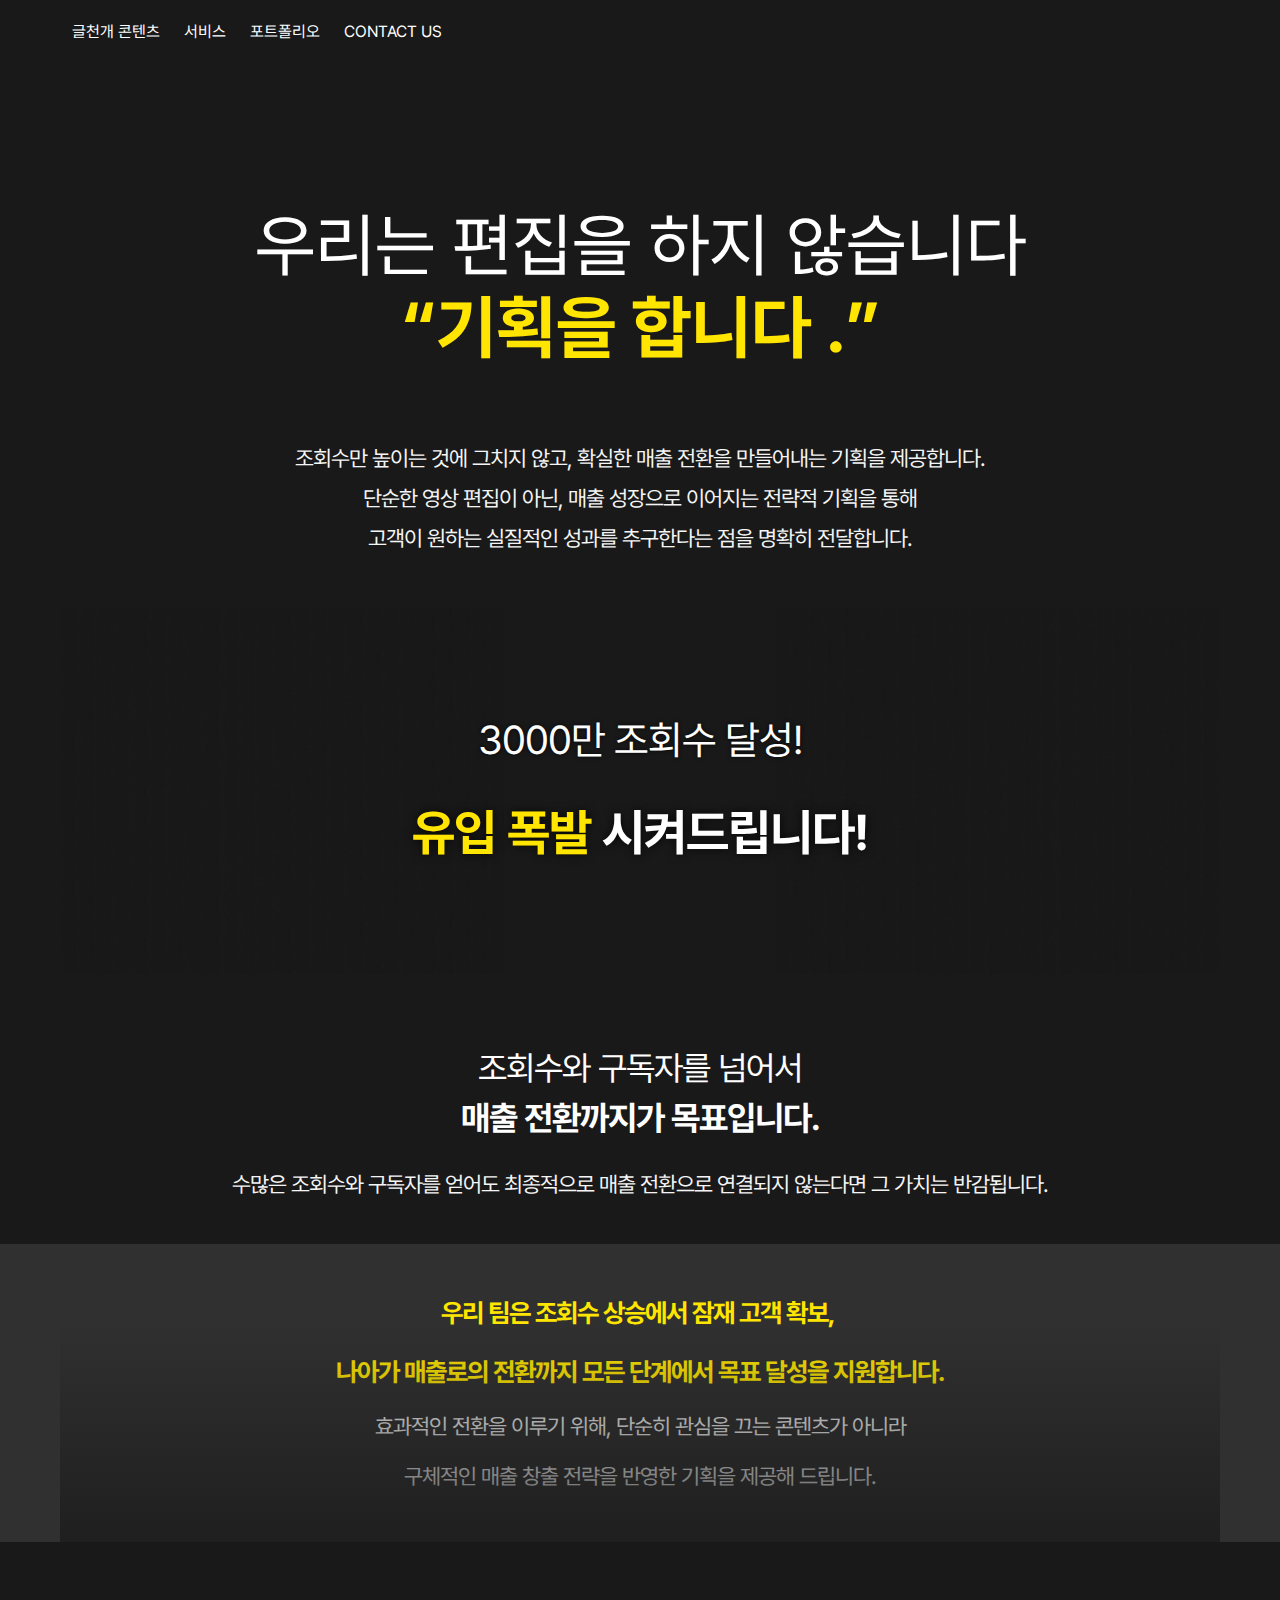
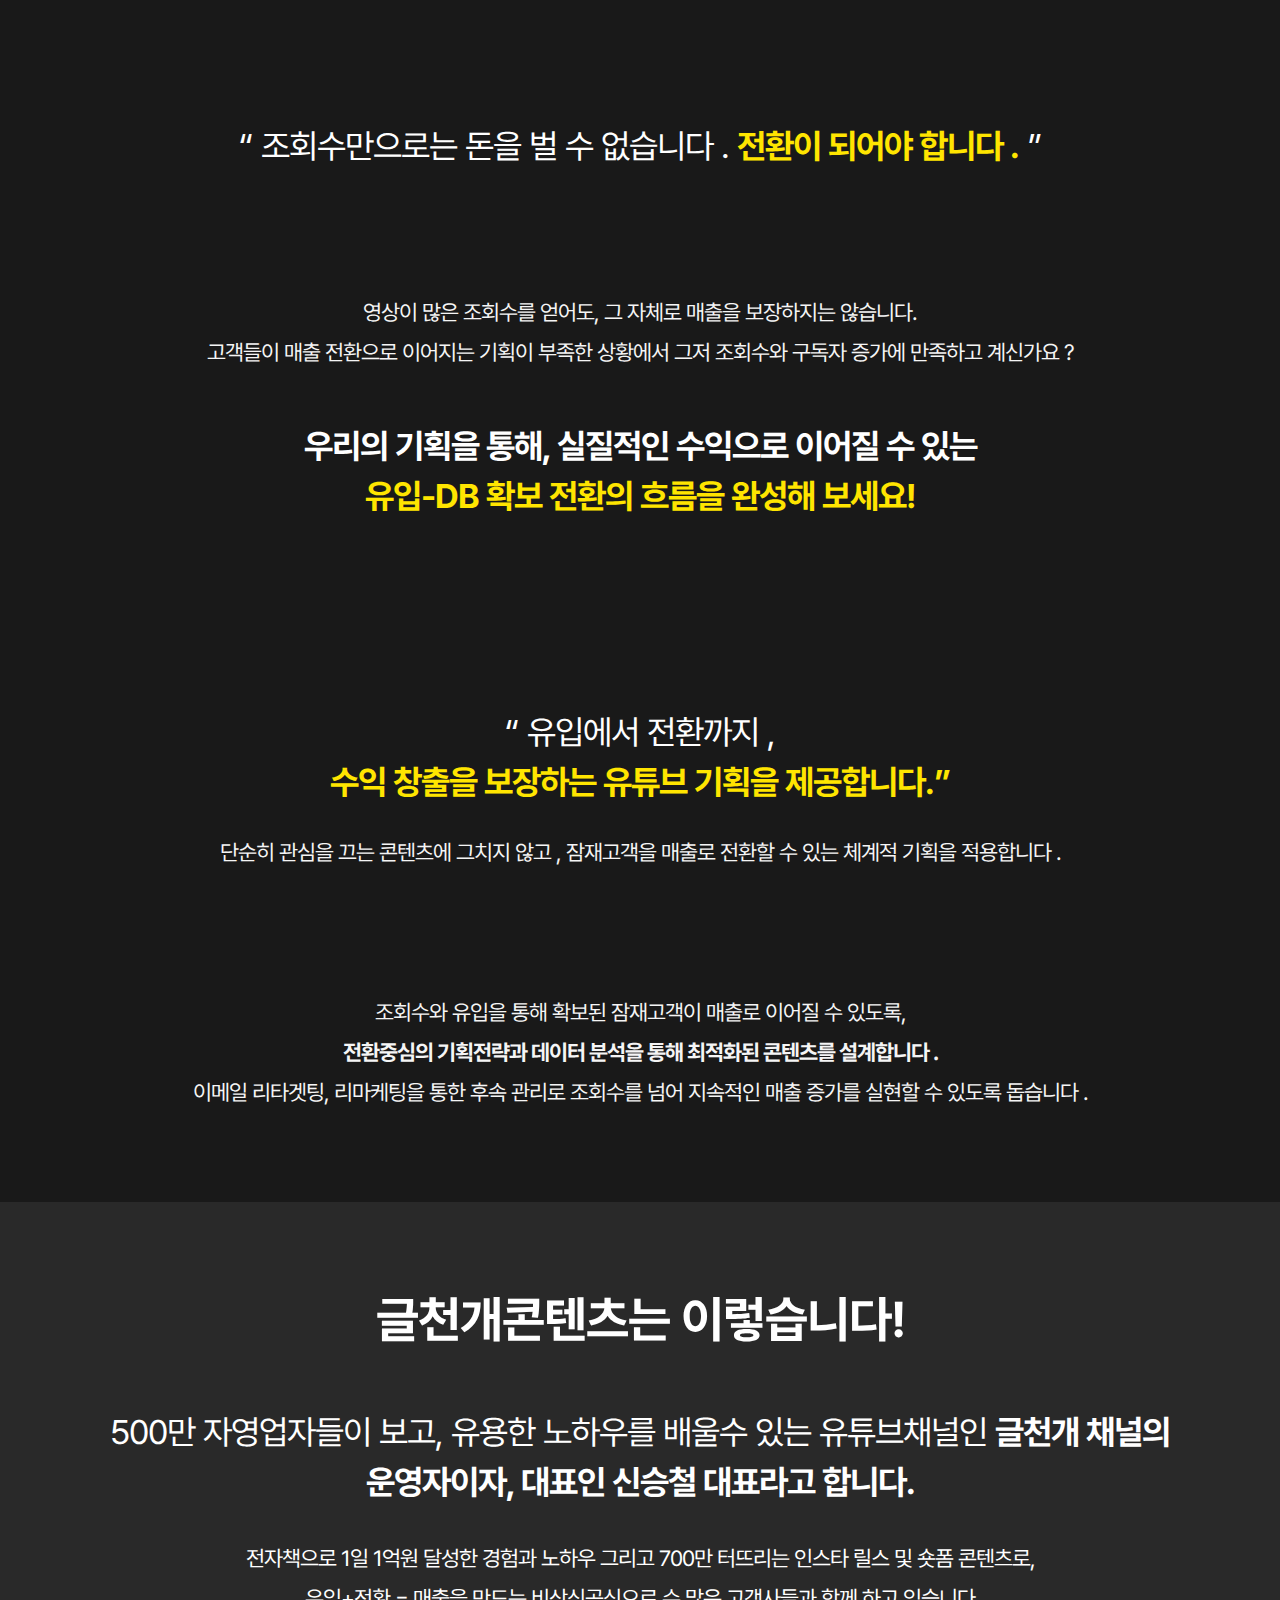
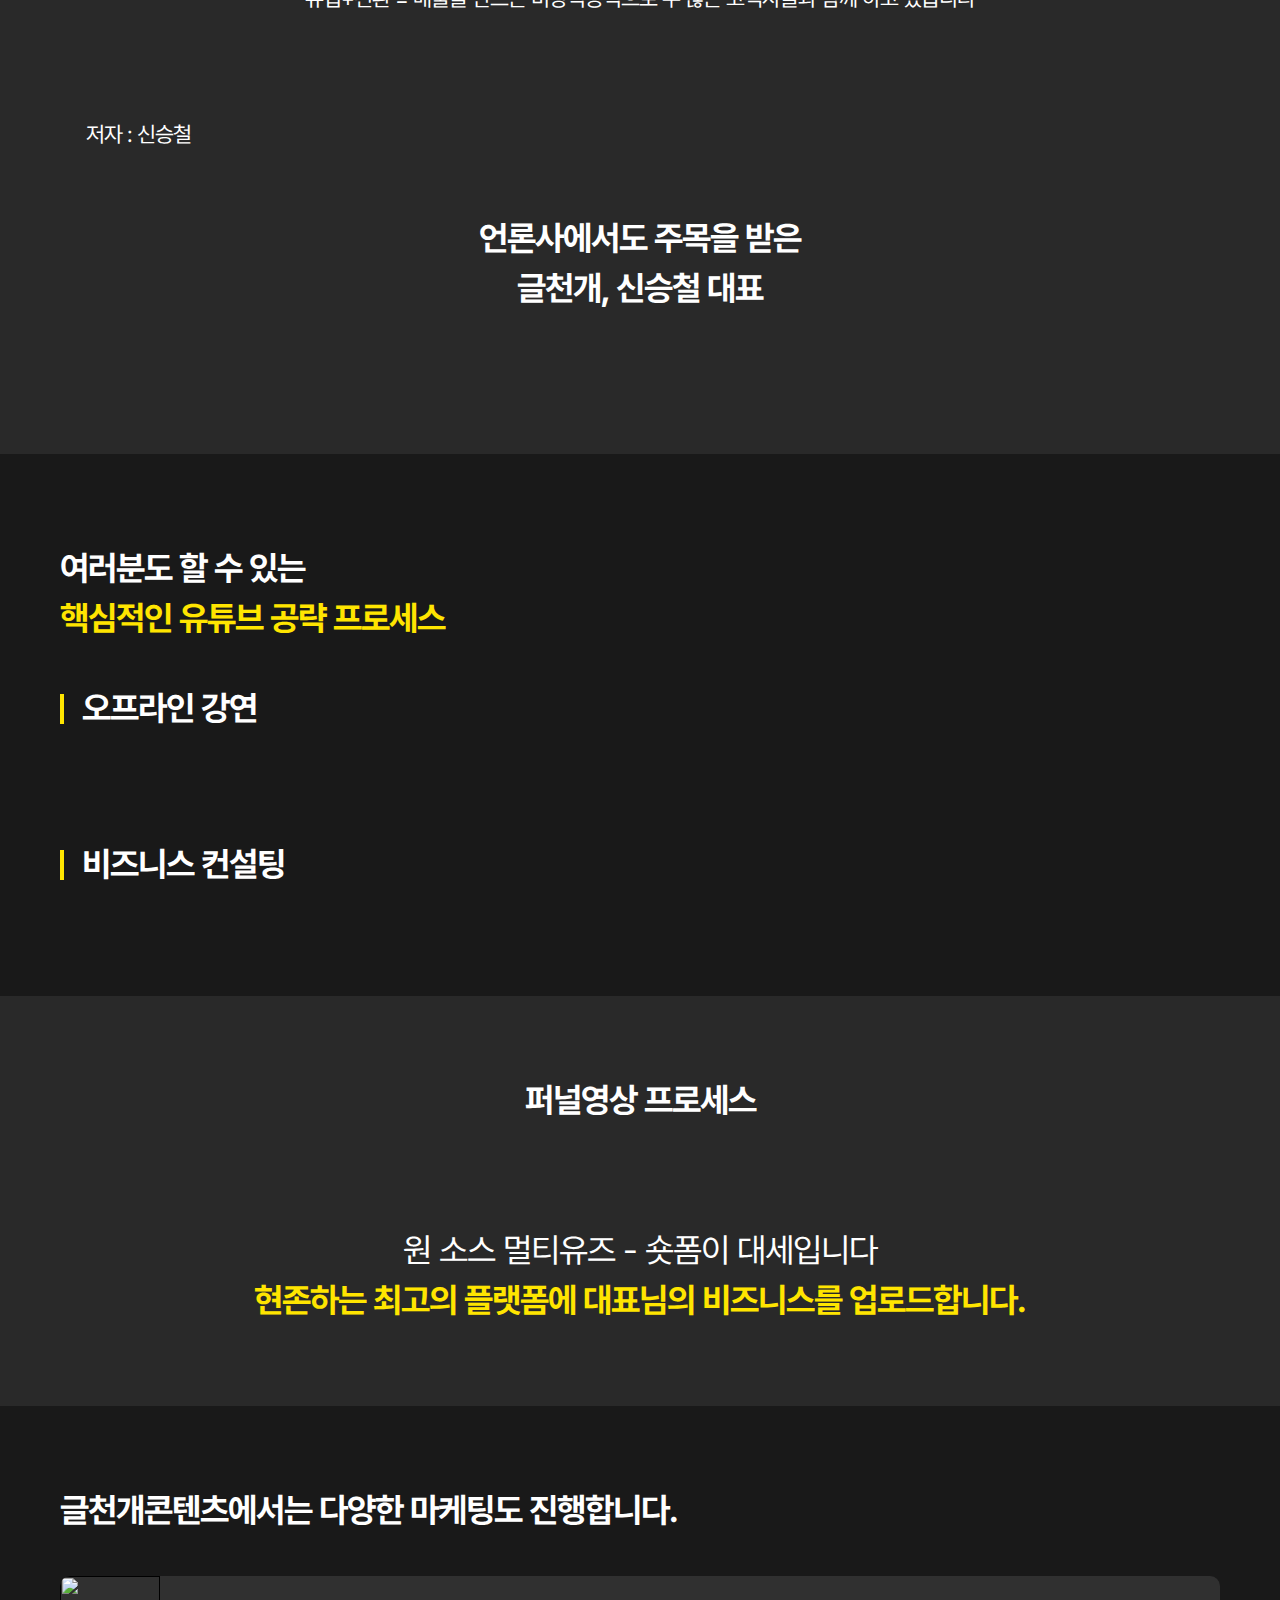
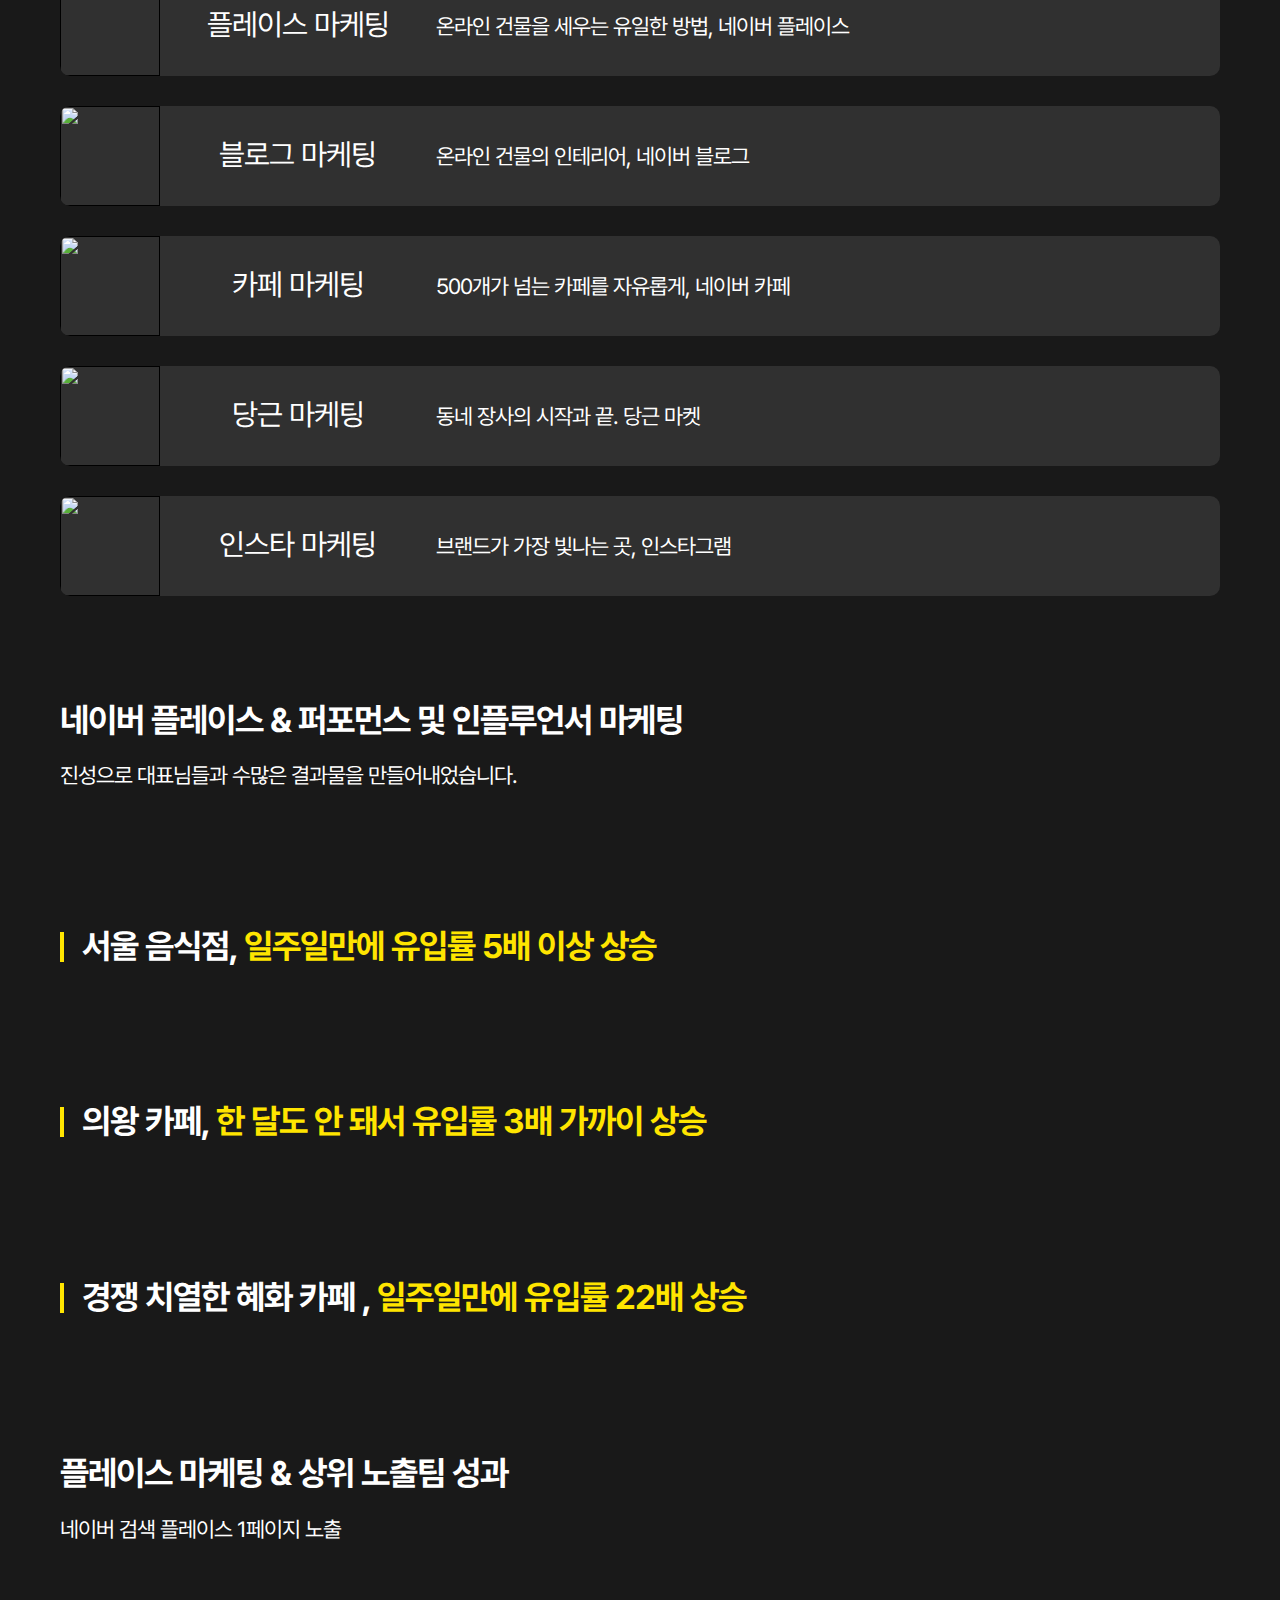
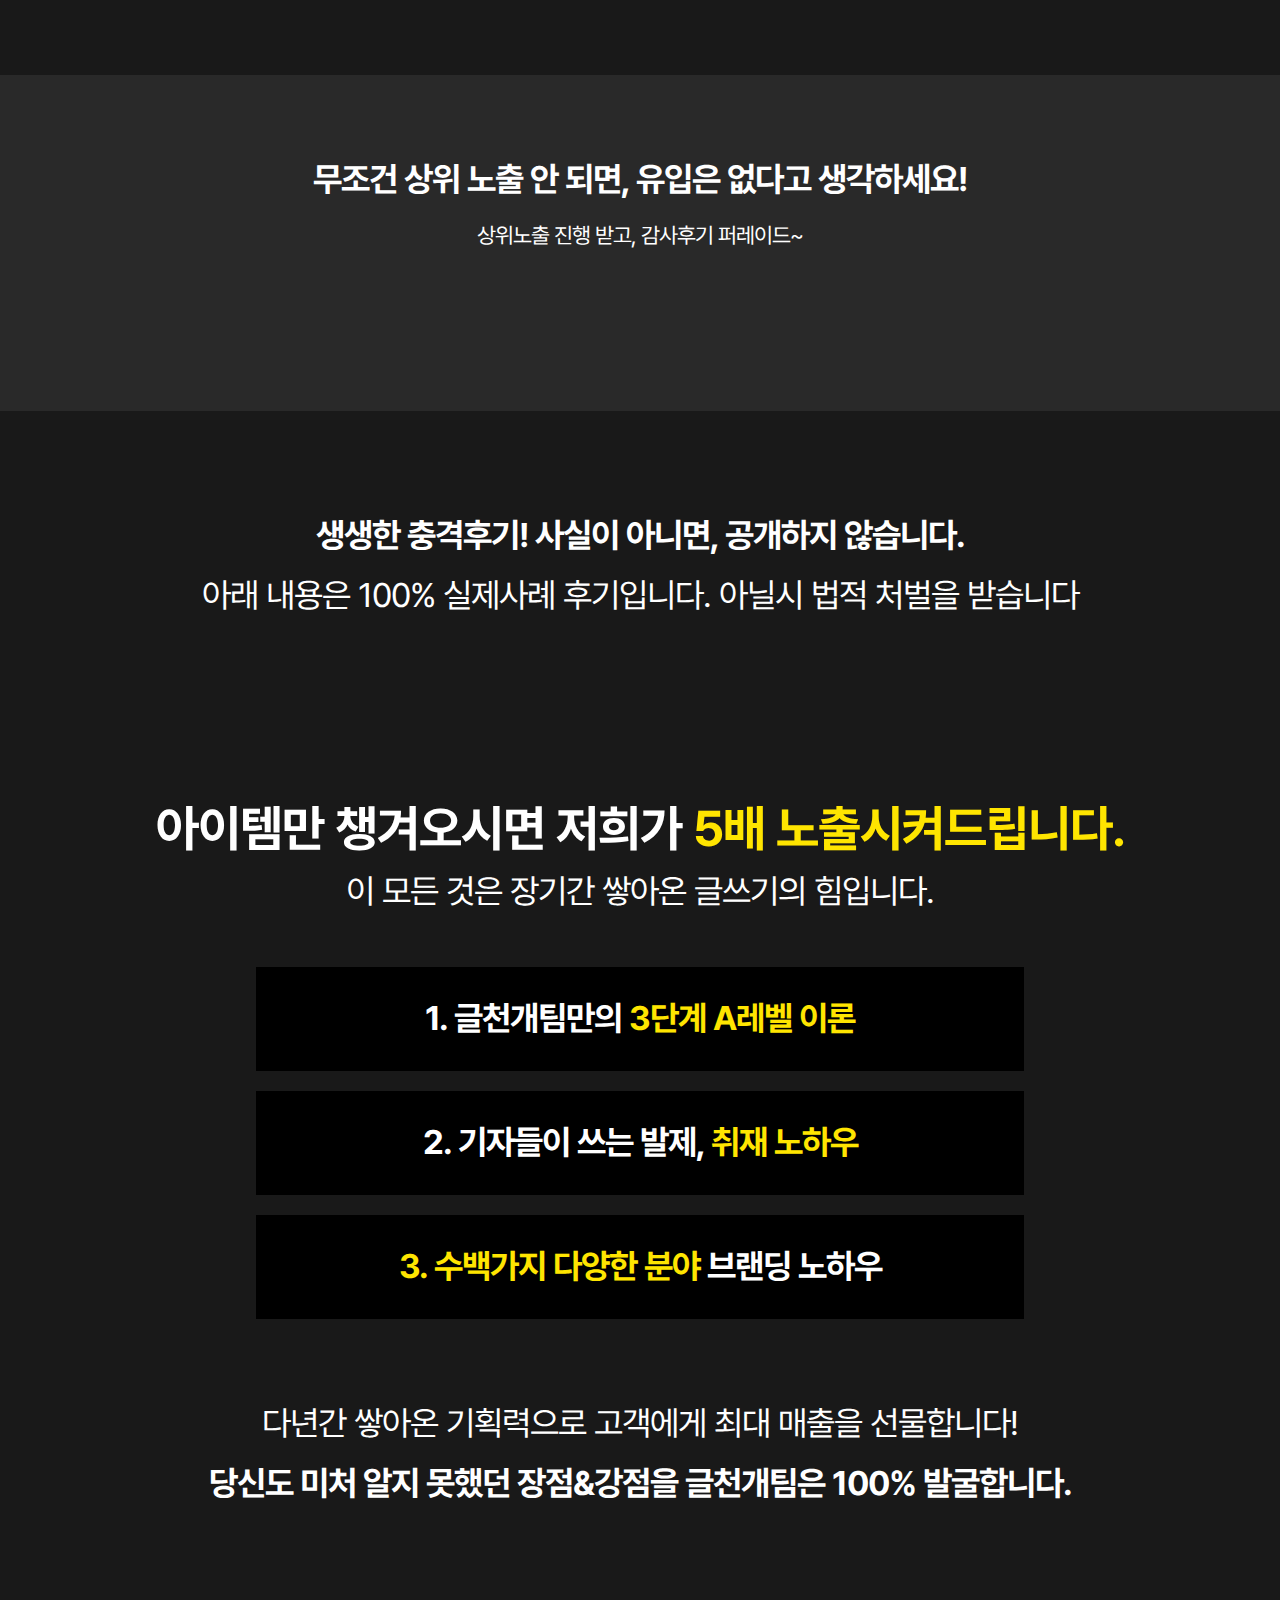
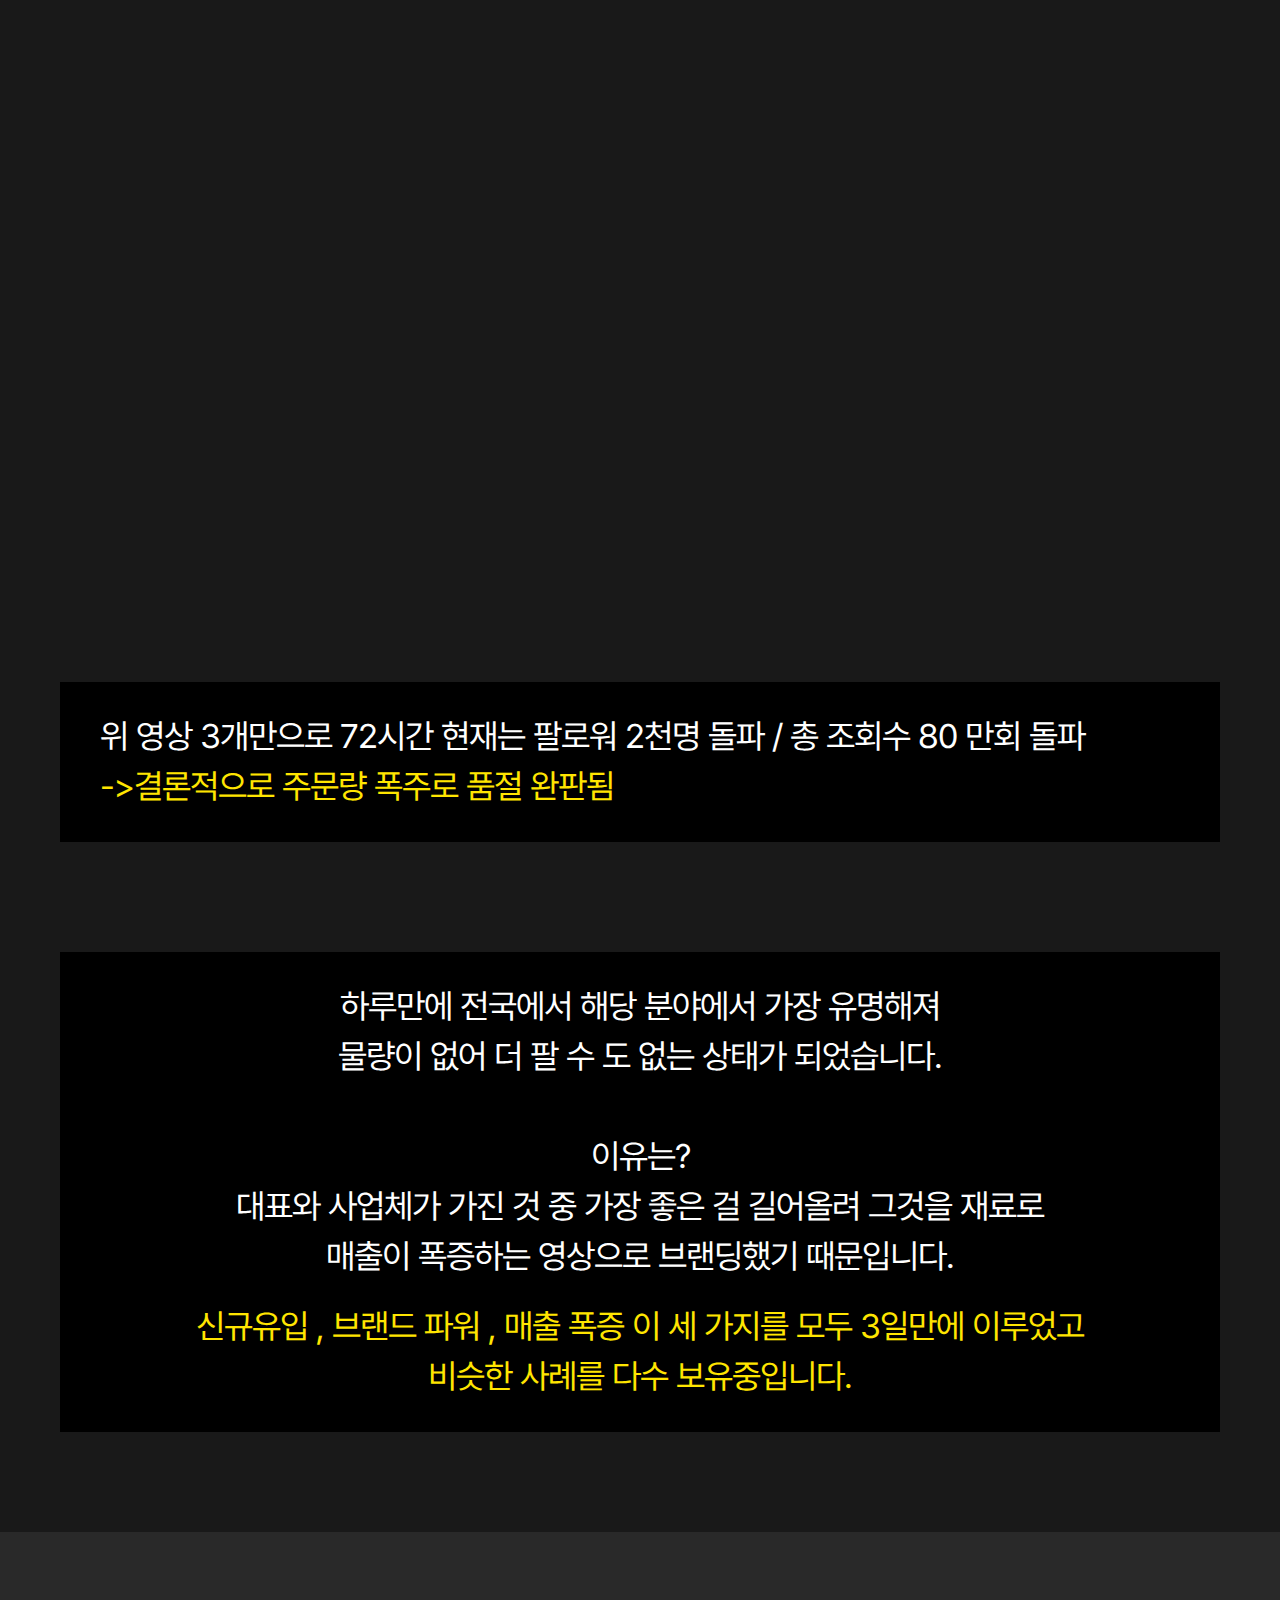
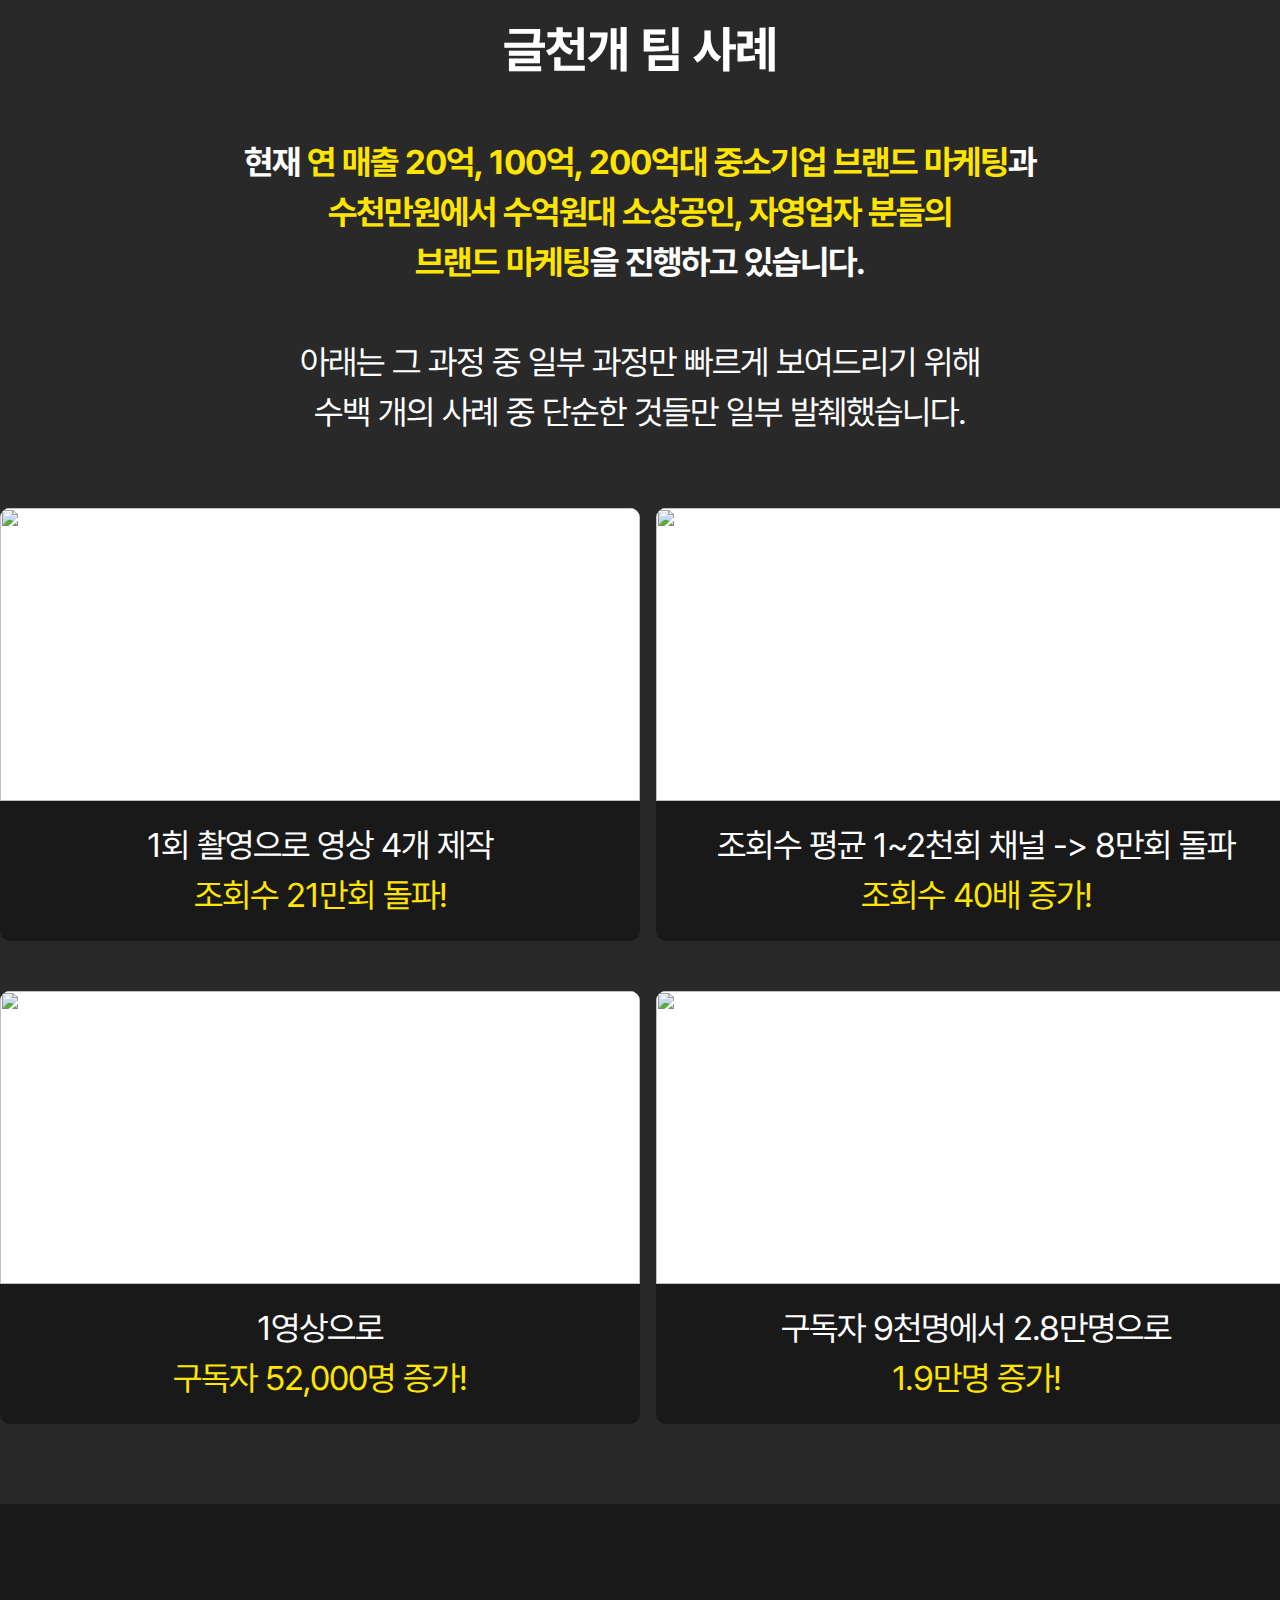
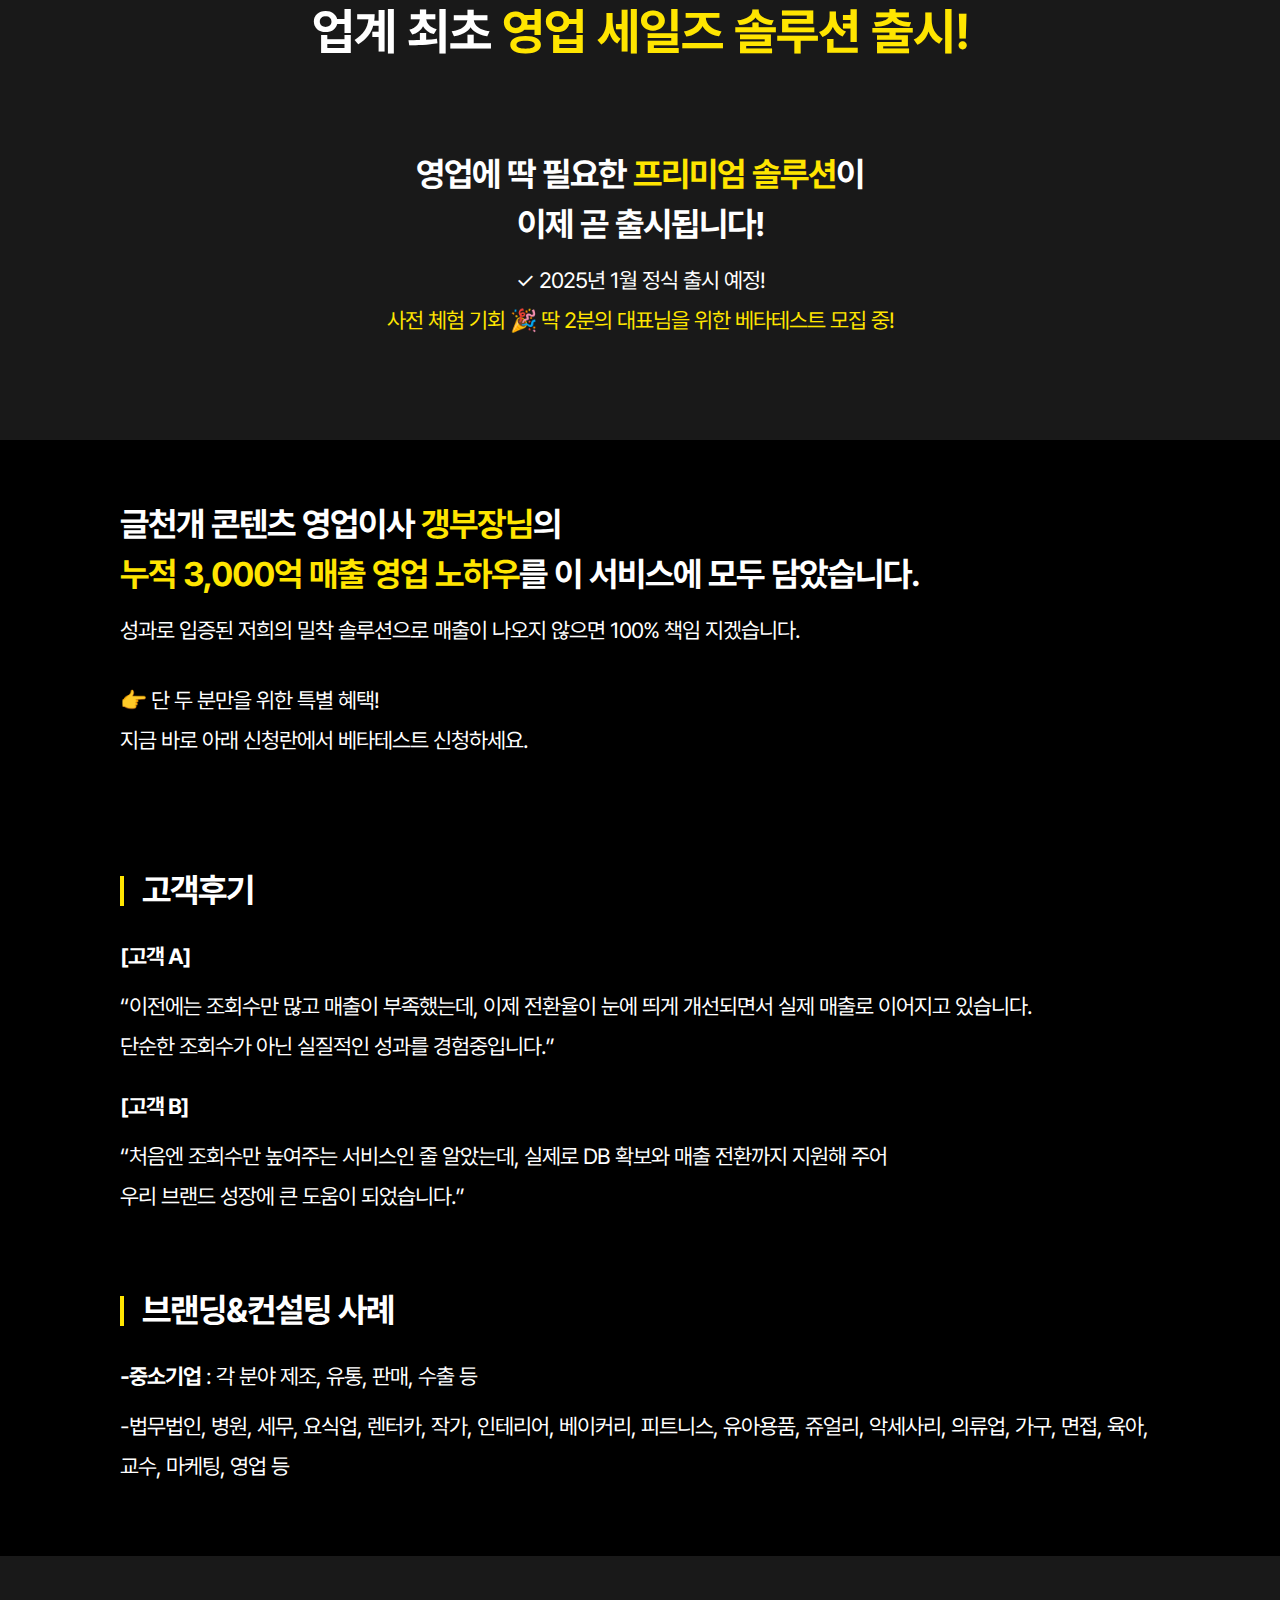
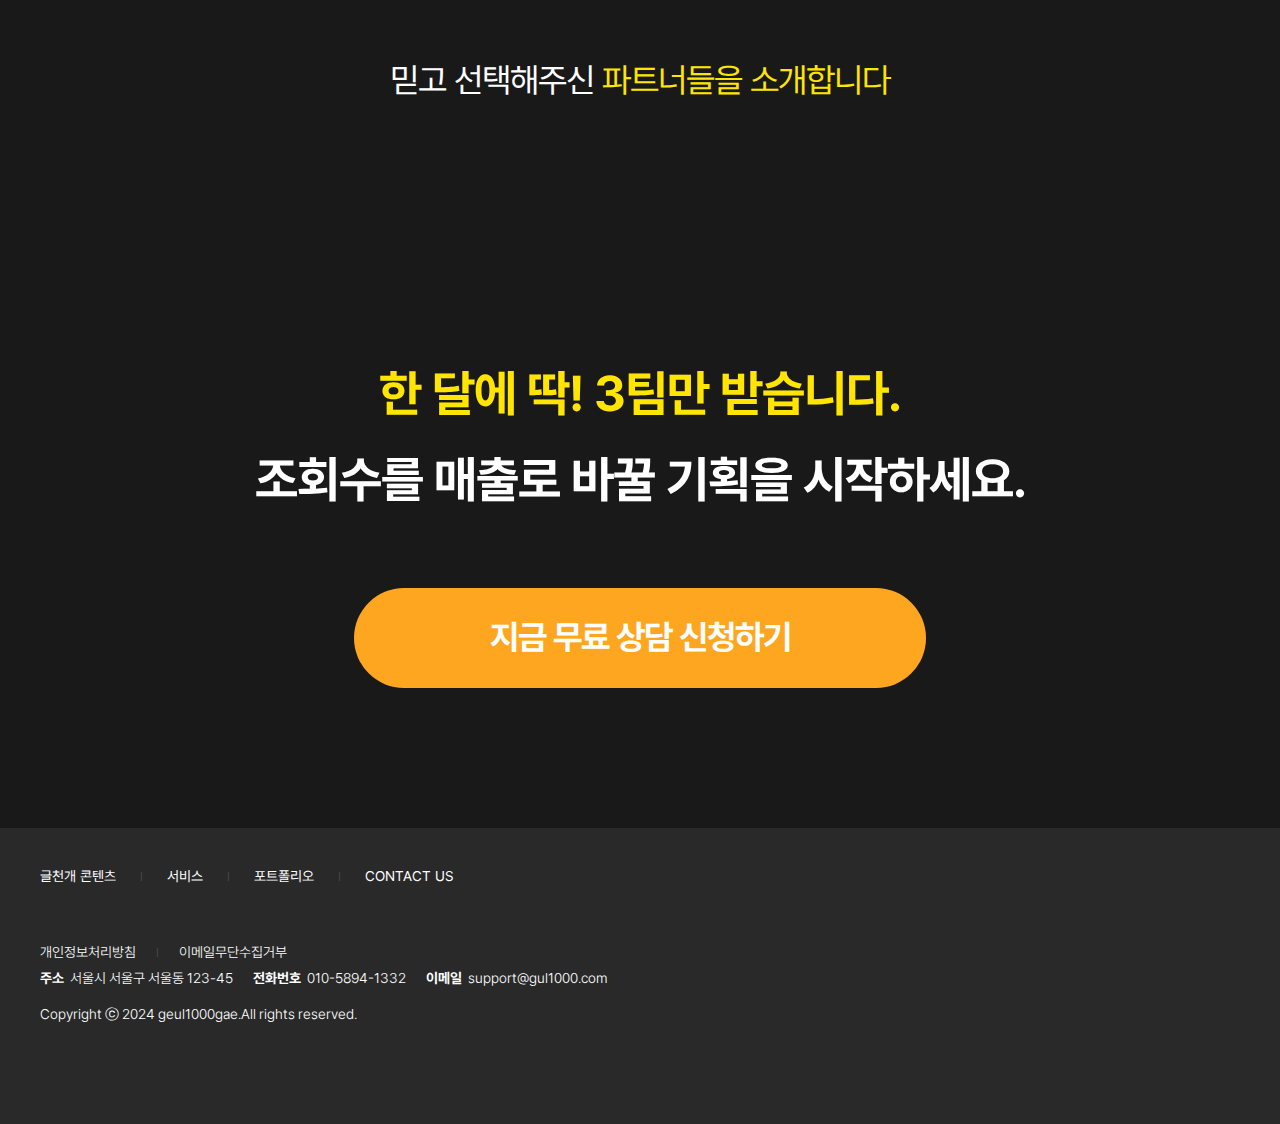
==== commit a40659a7: "수정" ====
--- a/index.html
+++ b/index.html
@@ -19,231 +19,26 @@
 <body>
 
     <style>
-        .area-main { padding-top: 84px; }
-        .area-main p { color: #fff; text-align: center; font-size: 22px; line-height: 1.82; letter-spacing: -1px; word-break: keep-all; }
-        .area-main * { font-size: unset; font-weight: unset; }
-        .area-main .ft-22 { font-size: 22px; }
-        .area-main .ft-34 { font-size: 34px; line-height: 1.47; letter-spacing: -1px; }
-        .area-main .ft-50 { font-size: 50px; line-height: 1.12; letter-spacing: -1px; }
-        .area-main .bold { font-weight: bold; }
-        .area-main .yel { color: #ffe500; }
-        .area-main .ta-le { text-align: left; }
-        .area-main .yel-label { position: relative; padding-left: 22px; text-align: left; font-size: 34px; line-height: 1.47; font-weight: bold; }
-        .area-main .yel-label::before { position: absolute; left: 0; top: 10px; width: 4px; height: 30px; background-color: #ffe500; content: ''; }
-        .area-main img { max-width: 100%; }
-        @media screen and (max-width:1200px) {
-            .area-main p { font-size: 12px; }
-            .area-main .ft-22 { font-size: 12px; }
-            .area-main .ft-34 { font-size: 20px; }
-            .area-main .ft-50 { font-size: 24px; }
-            .area-main .yel-label { font-size: 20px; padding-left: 14px; }
-            .area-main .yel-label::before { width: 2px; top: 4px; height: 20px; }
-        }
-
-
-        .area-main .al-ct { text-align: center; }
-        .section1 .txt-1 {
-            font-size: 70px;
-            font-weight: 400;
-            letter-spacing: -1px;
-            text-align: center;
-        }
-
-        .section1 .txt-1 span {
-            font-size: 70px;
-            font-weight: 700;
-            letter-spacing: -1px;
-            text-align: center;
-            color: #FFE500;
-        }
-        .section1 .txt-2 { font-size: 22px; line-height: 1.82;
-            letter-spacing: -1px; color: #f5f5f5; 
-        }
-        .section1 .txt-3-wrap { padding: 96px 0; background-image: url(https://write1000.s3.ap-northeast-2.amazonaws.com/imgs/index/section1-img.png); background-size: cover; background-position: center; }
-        .section1 .txt-3 { font-size: 40px; letter-spacing: -1px; text-shadow: 0 0 4px rgba(0, 0, 0, 0.8); }
-        .section1 .txt-4 { text-shadow: 0 0 10px rgba(0, 0, 0, 0.8); font-size: 50px; font-weight: bold;  }
-        .section1 .txt-4 span { color: #ffe500; }
-        .section1 .txt-5 { font-size: 34px; font-weight: bold; line-height: 1.47;
-            letter-spacing: -1px; font-weight: normal; 
-        }
-        .section1 .txt-5 span { font-weight: bold; }
-        .section1 .txt-6 { font-size: 22px; line-height: 1.82; letter-spacing: -1px; color: #f5f5f5; }
-
-        @media screen and (max-width:1200px) {
-            .section1 .txt-1 { font-size: 24px; }
-            .section1 .txt-1 span { font-size: 24px; }
-            .section1 .txt-2 { font-size: 12px; }
-            .section1 .txt-3 { font-size: 24px; }
-            .section1 .txt-4 { font-size: 24px; }
-            .section1 .txt-5 { font-size: 24px; }
-            .section1 .txt-6 { font-size: 12px; }
-        }
-
-
-        .section2 { padding: 40px 0; background-color: rgba(255, 255, 255, 0.1); }
-        .section2 .txt-1 { font-size: 22px; line-height: 2.27; letter-spacing: -1px; color: #f5f5f5; }
-        .section2 .txt-1 span { font-size: 26px; font-weight: bold; color: #ffe500; }
-        @media screen and (max-width:1200px) {
-            .section2 .txt-1 { font-size: 12px; }
-            .section2 .txt-1 span { font-size: 14px; }
-        }
-
-        .section3 .img-wrap-1 { display: flex; gap: 16px; position: relative; }
-        .section3 .img-wrap-1::after { content: ''; width: 100%; height: 300px; bottom: 0; display: block; background-image: linear-gradient(to top, #191919, rgba(25, 25, 25, 0)); position: absolute; bottom: 0; left: 0; }
-        .section3 .img-wrap-1 > div { width: calc(100% - 16px / 2); display: flex; gap: 20px; flex-direction: column; }
-        .section3 .img-wrap-1 > div img { width: 100%; }
-
-        .section3 .txt-1 { font-size: 34px; line-height: 1.47; letter-spacing: -1px; color: #fff; }
-        .section3 .txt-1 span { font-weight: bold; color: #ffe500; }
-        .section3 .img-wrap-2 { display: flex; justify-content: center; }
-        .section3 .img-wrap-2 img { max-width: 100%; }
-        .section3 .txt-2 { font-size: 22px; line-height: 1.82; letter-spacing: -1px; color: #f5f5f5; }
-        @media screen and (max-width:1200px) {
-            .section3 .txt-1 { font-size: 24px; }
-            .section3 .txt-2 { font-size: 12px; }
-        }
-
-        .section4 { overflow: hidden; }
-        .section4 .txt-1 { font-size: 34px; font-weight: bold; line-height: 1.47; letter-spacing: -1px; }
-        .section4 .txt-1 span { color: #ffe500; }
-        .section4 .section4-swiper1 { width: 1100px; margin: 0 auto; max-width: 100%; }
-        .section4 .section4-swiper1 img { max-width: 100%; }
-        @media screen and (max-width:1200px) {
-            .section4 .txt-1 { font-size: 24px; }
-        }
-
-        .section5 .txt-1 { font-size: 34px; font-weight: bold; line-height: 1.47; letter-spacing: -1px; color: #ffe500; margin-bottom: 24px; }
-        .section5 .txt-1 span { color: #fff; font-weight: normal; }
-        .section5 .txt-2 { font-size: 22px; line-height: 1.82; letter-spacing: -1px; color: #f5f5f5; }
-        .section5 .img-wrap-1 { display: flex; justify-content: center; }
-        .section5 .img-wrap-1 img { max-width: 100%; }
-        .section5 .txt-3 { font-size: 22px; line-height: 1.82; letter-spacing: -1px; color: #f5f5f5; }
-        .section5 .txt-3 span { font-weight: bold; }
-        @media screen and (max-width:1200px) {
-            .section5 .txt-1 { font-size: 24px; }
-            .section5 .txt-2 { font-size: 12px; }
-            .section5 .txt-3 { font-size: 12px; }
-        }
-
-        .section6 { background-color: #292929; }
-        .section6 .txt-1 { font-size: 50px; font-weight: bold; line-height: 1.12; letter-spacing: -1px; }
-        .section6 .img-wrap-1 { display: flex; gap: 26px; }
-        .section6 img { max-width: 100%; }
-        .section6 .img-wrap-2 { gap: 20px; display: flex; }
-        .section6 .img-wrap-2 img { max-width: calc((100% - 20px) / 2); }
-        @media screen and (max-width:1200px) {
-            .section6 .txt-1 { font-size: 24px; }
-            .section6 .img-wrap-1 { flex-direction: column; align-items: center; }
-
-
-        }
-
-        .section7 { overflow: hidden; }
-
-
-        .section8 { background-color: #292929; }
-
-        .section9 .list-1 > ul { display: flex; gap: 30px; flex-direction: column; }
-        .section9 .list-1 > ul > li { display: flex; border-radius: 10px; background-color: rgba(255, 255, 255, 0.1); overflow: hidden; }
-        .section9 .list-1 > ul > li > a { display: flex; width: 100%; height: 100px; align-items: center; }
-        .section9 .list-1 > ul > li > a .logo { width: 100px; height: 100px; }
-        .section9 .list-1 > ul > li > a .title { width: 278px; font-size: 30px; }
-        .section9 .list-1 > ul > li > a .sub-title-wrap { width: calc(100% - 100px - 270px); padding-right: 35px; display: flex; align-items: center; justify-content: space-between; }
-        @media screen and (max-width:1200px) {
-            .section9 .list-1 > ul > li > a { height: 60px; }
-            .section9 .list-1 > ul > li > a .logo { width: 60px; height: 60px; }
-            .section9 .list-1 > ul > li > a .title { font-size: 20px; width: 170px; }
-            .section9 .list-1 > ul > li > a .sub-title-wrap { width: calc(100% - 60px - 170px); padding-right: 16px; }
-            .section9 .list-1 > ul > li > a .sub-title-wrap img { width: 16px; }
-        }
-
-        .section11 { background-color: #292929; }
-        .section12 .img-wrap { display: flex; justify-content: center; }
-
-        .section12 .list-1 > ul { display: flex; flex-direction: column; gap: 20px; align-items: center; }
-        .section12 .list-1 > ul > li { padding: 27px 20px; background-color: #000; width: 768px; max-width: 100%; }
-
-        .section12 .txt-wrap-1 { padding: 30px 40px; background-color: #000; }
-
-        .youtube-wrap { position: relative; }
-        .youtube-wrap::before { content: ''; width: 100%; padding-top: 55.43%; display: block; }
-
-        .youtube-wrap > iframe { width: 100%; height: 100%; position: absolute; left: 0; top: 0; }
-
-        .section13 { background-color: #292929; }
-
-        .Case-item { width: 768px; border-radius: 10px; overflow: hidden; max-width: calc(100vw / 2); }
-        .Case-item .img-wrap { display: block; position: relative; width: 100%; background-color: #fff; }
-        .Case-item .img-wrap::before { content: ''; display: block; width: 100%; padding-top: 45.83%; }
-        .Case-item .img-wrap > img { position: absolute; left: 0; top: 0; width: 100%; height: 100%; }
-        .Case-item .title-wrap { background-color: #191919; padding: 20px; }
-
-        .section14 .img-wrap { display: flex; justify-content: center; }
-        .section14 .img-wrap img { max-width: 100%; }
-
-
-        .section15 { background-color: #000; }
-
-        .section16 .btn-wrap { display: flex; justify-content: center; padding: 0 20px; }
-        .section16 .yel-btn { width: 572px; height: 100px; border-radius: 100px; background-image: linear-gradient(279deg, #ffa621 111%, #ffe500 0%); display: flex; justify-content: center; align-items: center; color: #fff; }
-
-
-        .banner-container {
-            position: relative;
-            width: 100%;
-            overflow: hidden;
-            /* margin: 0 auto; */
-        }
-
-        .banner {
-            display: flex;
-            gap: 16px;
-            animation: rollLeft 20s linear infinite;
-            width: max-content; /* 콘텐츠가 끝없이 이어지도록 설정 */
-        }
-
-
-        /* 왼쪽으로 롤링 */
-        .left-roll .banner {
-            animation: rollLeft 20s linear infinite;
-        }
-
-        @keyframes rollLeft {
-            0% {
-                transform: translateX(0);
-            }
-            100% {
-                transform: translateX(-50%);
-            }
-        }
-
-        /* 오른쪽으로 롤링 */
-        .right-roll .banner {
-            animation: rollRight 20s linear infinite;
-        }
-
-        @keyframes rollRight {
-            0% {
-                transform: translateX(-50%);
-            }
-            100% {
-                transform: translateX(0);
-            }
-        }
+        
     </style>
 
     <div class="contents-wrap">
         <div class="area-main">
             <div class="section1 pt-120 ptm-40">
                 <div class="content">
-                    <p class="txt-1 mb-50 al-ct">우리는 편집을 하지 않습니다 <br>
+                    <p class="txt-1 mb-30 al-ct">우리는 편집을 하지 않습니다 <br>
                         <span>“기획을 합니다 .ˮ</span>
                     </p>
+                    <div class="logo-img-wrap mb-40">
+                        <img src="https://cdn01.nxcloud.biz/web/2487/menu_02/66bdf29f8067c.svg" alt="" class="logo">
+                    </div>
                     <p class="txt-2 mb-50 al-ct">조회수만 높이는 것에 그치지 않고, 확실한 매출 전환을 만들어내는 기획을 제공합니다. <br>
                         단순한 영상 편집이 아닌, 매출 성장으로 이어지는 전략적 기획을 통해<br>
                         고객이 원하는 실질적인 성과를 추구한다는 점을 명확히 전달합니다.
                     </p>
                     <div class="txt-3-wrap mb-70">
+                        <div class="bg-le"><img src="/imgs/index/section1-img-le.png" alt=""></div>
+                        <div class="bg-ri"><img src="/imgs/index/section1-img-ri.png" alt=""></div>
                         <p class="txt-3 al-ct mb-10">3000만 조회수 달성!</p>
                         <p class="txt-4 al-ct"><span>유입 폭발</span> 시켜드립니다!</p>
                     </div>
@@ -926,21 +721,25 @@
             //     delay: 2500,
             //     disableOnInteraction: false,
             // },
+            loop:true,
         });
 
         var swiper = new Swiper(".section7-swiper1", {
             slidesPerView: 2,
             spaceBetween: 20,
+            loop:true,
         });
 
         var swiper = new Swiper(".section9-swiper1", {
             slidesPerView: 1,
             spaceBetween: 20,
+            loop:true,
         });
 
         var swiper = new Swiper(".section11-swiper1", {
                 slidesPerView: 4,
                 spaceBetween: 20,
+                loop:true,
                 breakpoints: {
                     1200: {
                         slidesPerView: 2,
--- a/css/base.css
+++ b/css/base.css
@@ -0,0 +1,223 @@
+.area-main { padding-top: 84px; }
+        .area-main p { color: #fff; text-align: center; font-size: 22px; line-height: 1.82; letter-spacing: -1px; word-break: keep-all; }
+        .area-main * { font-size: unset; font-weight: unset; }
+        .area-main .ft-22 { font-size: 22px; }
+        .area-main .ft-34 { font-size: 34px; line-height: 1.47; letter-spacing: -1px; }
+        .area-main .ft-50 { font-size: 50px; line-height: 1.12; letter-spacing: -1px; }
+        .area-main .bold { font-weight: bold; }
+        .area-main .yel { color: #ffe500; }
+        .area-main .ta-le { text-align: left; }
+        .area-main .yel-label { position: relative; padding-left: 22px; text-align: left; font-size: 34px; line-height: 1.47; font-weight: bold; }
+        .area-main .yel-label::before { position: absolute; left: 0; top: 10px; width: 4px; height: 30px; background-color: #ffe500; content: ''; }
+        .area-main img { max-width: 100%; }
+        @media screen and (max-width:1200px) {
+            .area-main p { font-size: 12px; }
+            .area-main .ft-22 { font-size: 12px; }
+            .area-main .ft-34 { font-size: 20px; }
+            .area-main .ft-50 { font-size: 24px; }
+            .area-main .yel-label { font-size: 20px; padding-left: 14px; }
+            .area-main .yel-label::before { width: 2px; top: 4px; height: 20px; }
+        }
+
+
+        .area-main .al-ct { text-align: center; }
+        .section1 .txt-1 {
+            font-size: 70px;
+            font-weight: 400;
+            letter-spacing: -1px;
+            text-align: center;
+            line-height: normal;
+        }
+
+        .section1 .txt-1 span {
+            font-size: 70px;
+            font-weight: 700;
+            letter-spacing: -1px;
+            text-align: center;
+            color: #FFE500;
+        }
+
+        .section1 .logo-img-wrap { display: flex; justify-content: center; }
+        .section1 .logo-img-wrap img { width: 500px; max-width: 100%; }
+
+        .section1 .txt-2 { font-size: 22px; line-height: 1.82;
+            letter-spacing: -1px; color: #f5f5f5; 
+        }
+        .section1 .txt-3-wrap { padding: 96px 0; background-image: url(https://write1000.s3.ap-northeast-2.amazonaws.com/imgs/index/section1-img.png); background-size: cover; background-position: center; position: relative; }
+        .section1 .txt-3-wrap .bg-le { position: absolute; left: 0; top: 0; height: 100%; }
+        .section1 .txt-3-wrap .bg-le img { height: 100%; }
+        .section1 .txt-3-wrap .bg-ri { position: absolute; right: 0; top: 0; height: 100%; }
+        .section1 .txt-3-wrap .bg-ri img { height: 100%; }
+
+        .section1 .txt-3 { font-size: 40px; letter-spacing: -1px; text-shadow: 0 0 4px rgba(0, 0, 0, 0.8); position: relative; z-index: 1; }
+        .section1 .txt-4 { text-shadow: 0 0 10px rgba(0, 0, 0, 0.8); font-size: 50px; font-weight: bold; position: relative; z-index: 1; }
+        .section1 .txt-4 span { color: #ffe500; }
+        .section1 .txt-5 { font-size: 34px; font-weight: bold; line-height: 1.47;
+            letter-spacing: -1px; font-weight: normal; 
+        }
+        .section1 .txt-5 span { font-weight: bold; }
+        .section1 .txt-6 { font-size: 22px; line-height: 1.82; letter-spacing: -1px; color: #f5f5f5; }
+
+        @media screen and (max-width:1200px) {
+            .section1 .txt-1 { font-size: 24px; }
+            .section1 .txt-1 span { font-size: 24px; }
+            .section1 .txt-2 { font-size: 12px; }
+            .section1 .txt-3 { font-size: 24px; }
+            .section1 .txt-4 { font-size: 24px; }
+            .section1 .txt-5 { font-size: 24px; }
+            .section1 .txt-6 { font-size: 12px; }
+        }
+
+
+        .section2 { padding: 40px 0; background-color: rgba(255, 255, 255, 0.1); }
+        .section2 .txt-1 { font-size: 22px; line-height: 2.27; letter-spacing: -1px; color: #f5f5f5; }
+        .section2 .txt-1 span { font-size: 26px; font-weight: bold; color: #ffe500; }
+        @media screen and (max-width:1200px) {
+            .section2 .txt-1 { font-size: 12px; }
+            .section2 .txt-1 span { font-size: 14px; }
+        }
+
+        .section3 .img-wrap-1 { display: flex; gap: 16px; position: relative; }
+        .section3 .img-wrap-1::after { content: ''; width: 100%; height: 300px; bottom: 0; display: block; background-image: linear-gradient(to top, #191919, rgba(25, 25, 25, 0)); position: absolute; bottom: 0; left: 0; }
+        .section3 .img-wrap-1 > div { width: calc(100% - 16px / 2); display: flex; gap: 20px; flex-direction: column; }
+        .section3 .img-wrap-1 > div img { width: 100%; }
+
+        .section3 .txt-1 { font-size: 34px; line-height: 1.47; letter-spacing: -1px; color: #fff; }
+        .section3 .txt-1 span { font-weight: bold; color: #ffe500; }
+        .section3 .img-wrap-2 { display: flex; justify-content: center; }
+        .section3 .img-wrap-2 img { max-width: 100%; }
+        .section3 .txt-2 { font-size: 22px; line-height: 1.82; letter-spacing: -1px; color: #f5f5f5; }
+        @media screen and (max-width:1200px) {
+            .section3 .txt-1 { font-size: 24px; }
+            .section3 .txt-2 { font-size: 12px; }
+        }
+
+        .section4 { overflow: hidden; }
+        .section4 .txt-1 { font-size: 34px; font-weight: bold; line-height: 1.47; letter-spacing: -1px; }
+        .section4 .txt-1 span { color: #ffe500; }
+        .section4 .section4-swiper1 { width: 1100px; margin: 0 auto; max-width: 100%; }
+        .section4 .section4-swiper1 img { max-width: 100%; }
+        @media screen and (max-width:1200px) {
+            .section4 .txt-1 { font-size: 24px; }
+        }
+
+        .section5 .txt-1 { font-size: 34px; font-weight: bold; line-height: 1.47; letter-spacing: -1px; color: #ffe500; margin-bottom: 24px; }
+        .section5 .txt-1 span { color: #fff; font-weight: normal; }
+        .section5 .txt-2 { font-size: 22px; line-height: 1.82; letter-spacing: -1px; color: #f5f5f5; }
+        .section5 .img-wrap-1 { display: flex; justify-content: center; }
+        .section5 .img-wrap-1 img { max-width: 100%; }
+        .section5 .txt-3 { font-size: 22px; line-height: 1.82; letter-spacing: -1px; color: #f5f5f5; }
+        .section5 .txt-3 span { font-weight: bold; }
+        @media screen and (max-width:1200px) {
+            .section5 .txt-1 { font-size: 24px; }
+            .section5 .txt-2 { font-size: 12px; }
+            .section5 .txt-3 { font-size: 12px; }
+        }
+
+        .section6 { background-color: #292929; }
+        .section6 .txt-1 { font-size: 50px; font-weight: bold; line-height: 1.12; letter-spacing: -1px; }
+        .section6 .img-wrap-1 { display: flex; gap: 26px; }
+        .section6 img { max-width: 100%; }
+        .section6 .img-wrap-2 { gap: 20px; display: flex; }
+        .section6 .img-wrap-2 img { max-width: calc((100% - 20px) / 2); }
+        @media screen and (max-width:1200px) {
+            .section6 .txt-1 { font-size: 24px; }
+            .section6 .img-wrap-1 { flex-direction: column; align-items: center; }
+
+
+        }
+
+        .section7 { overflow: hidden; }
+
+
+        .section8 { background-color: #292929; }
+
+        .section9 .list-1 > ul { display: flex; gap: 30px; flex-direction: column; }
+        .section9 .list-1 > ul > li { display: flex; border-radius: 10px; background-color: rgba(255, 255, 255, 0.1); overflow: hidden; }
+        .section9 .list-1 > ul > li > a { display: flex; width: 100%; height: 100px; align-items: center; }
+        .section9 .list-1 > ul > li > a .logo { width: 100px; height: 100px; }
+        .section9 .list-1 > ul > li > a .title { width: 278px; font-size: 30px; }
+        .section9 .list-1 > ul > li > a .sub-title-wrap { width: calc(100% - 100px - 270px); padding-right: 35px; display: flex; align-items: center; justify-content: space-between; }
+        @media screen and (max-width:1200px) {
+            .section9 .list-1 > ul > li > a { height: 60px; }
+            .section9 .list-1 > ul > li > a .logo { width: 60px; height: 60px; }
+            .section9 .list-1 > ul > li > a .title { font-size: 20px; width: 170px; }
+            .section9 .list-1 > ul > li > a .sub-title-wrap { width: calc(100% - 60px - 170px); padding-right: 16px; }
+            .section9 .list-1 > ul > li > a .sub-title-wrap img { width: 16px; }
+        }
+
+        .section11 { background-color: #292929; }
+        .section11 .swiper-slide img { width: 100%; }
+
+        .section12 .img-wrap { display: flex; justify-content: center; }
+
+        .section12 .list-1 > ul { display: flex; flex-direction: column; gap: 20px; align-items: center; }
+        .section12 .list-1 > ul > li { padding: 27px 20px; background-color: #000; width: 768px; max-width: 100%; }
+
+        .section12 .txt-wrap-1 { padding: 30px 40px; background-color: #000; }
+
+        .youtube-wrap { position: relative; }
+        .youtube-wrap::before { content: ''; width: 100%; padding-top: 55.43%; display: block; }
+
+        .youtube-wrap > iframe { width: 100%; height: 100%; position: absolute; left: 0; top: 0; }
+
+        .section13 { background-color: #292929; }
+
+        .Case-item { width: 768px; border-radius: 10px; overflow: hidden; max-width: calc(100vw / 2); }
+        .Case-item .img-wrap { display: block; position: relative; width: 100%; background-color: #fff; }
+        .Case-item .img-wrap::before { content: ''; display: block; width: 100%; padding-top: 45.83%; }
+        .Case-item .img-wrap > img { position: absolute; left: 0; top: 0; width: 100%; height: 100%; }
+        .Case-item .title-wrap { background-color: #191919; padding: 20px; }
+
+        .section14 .img-wrap { display: flex; justify-content: center; }
+        .section14 .img-wrap img { max-width: 100%; }
+
+
+        .section15 { background-color: #000; }
+
+        .section16 .btn-wrap { display: flex; justify-content: center; padding: 0 20px; }
+        .section16 .yel-btn { width: 572px; height: 100px; border-radius: 100px; background-image: linear-gradient(279deg, #ffa621 111%, #ffe500 0%); display: flex; justify-content: center; align-items: center; color: #fff; }
+
+
+        .banner-container {
+            position: relative;
+            width: 100%;
+            overflow: hidden;
+            /* margin: 0 auto; */
+        }
+
+        .banner {
+            display: flex;
+            gap: 16px;
+            animation: rollLeft 20s linear infinite;
+            width: max-content; /* 콘텐츠가 끝없이 이어지도록 설정 */
+        }
+
+
+        /* 왼쪽으로 롤링 */
+        .left-roll .banner {
+            animation: rollLeft 100s linear infinite;
+        }
+
+        @keyframes rollLeft {
+            0% {
+                transform: translateX(0);
+            }
+            100% {
+                transform: translateX(-50%);
+            }
+        }
+
+        /* 오른쪽으로 롤링 */
+        .right-roll .banner {
+            animation: rollRight 100s linear infinite;
+        }
+
+        @keyframes rollRight {
+            0% {
+                transform: translateX(-50%);
+            }
+            100% {
+                transform: translateX(0);
+            }
+        }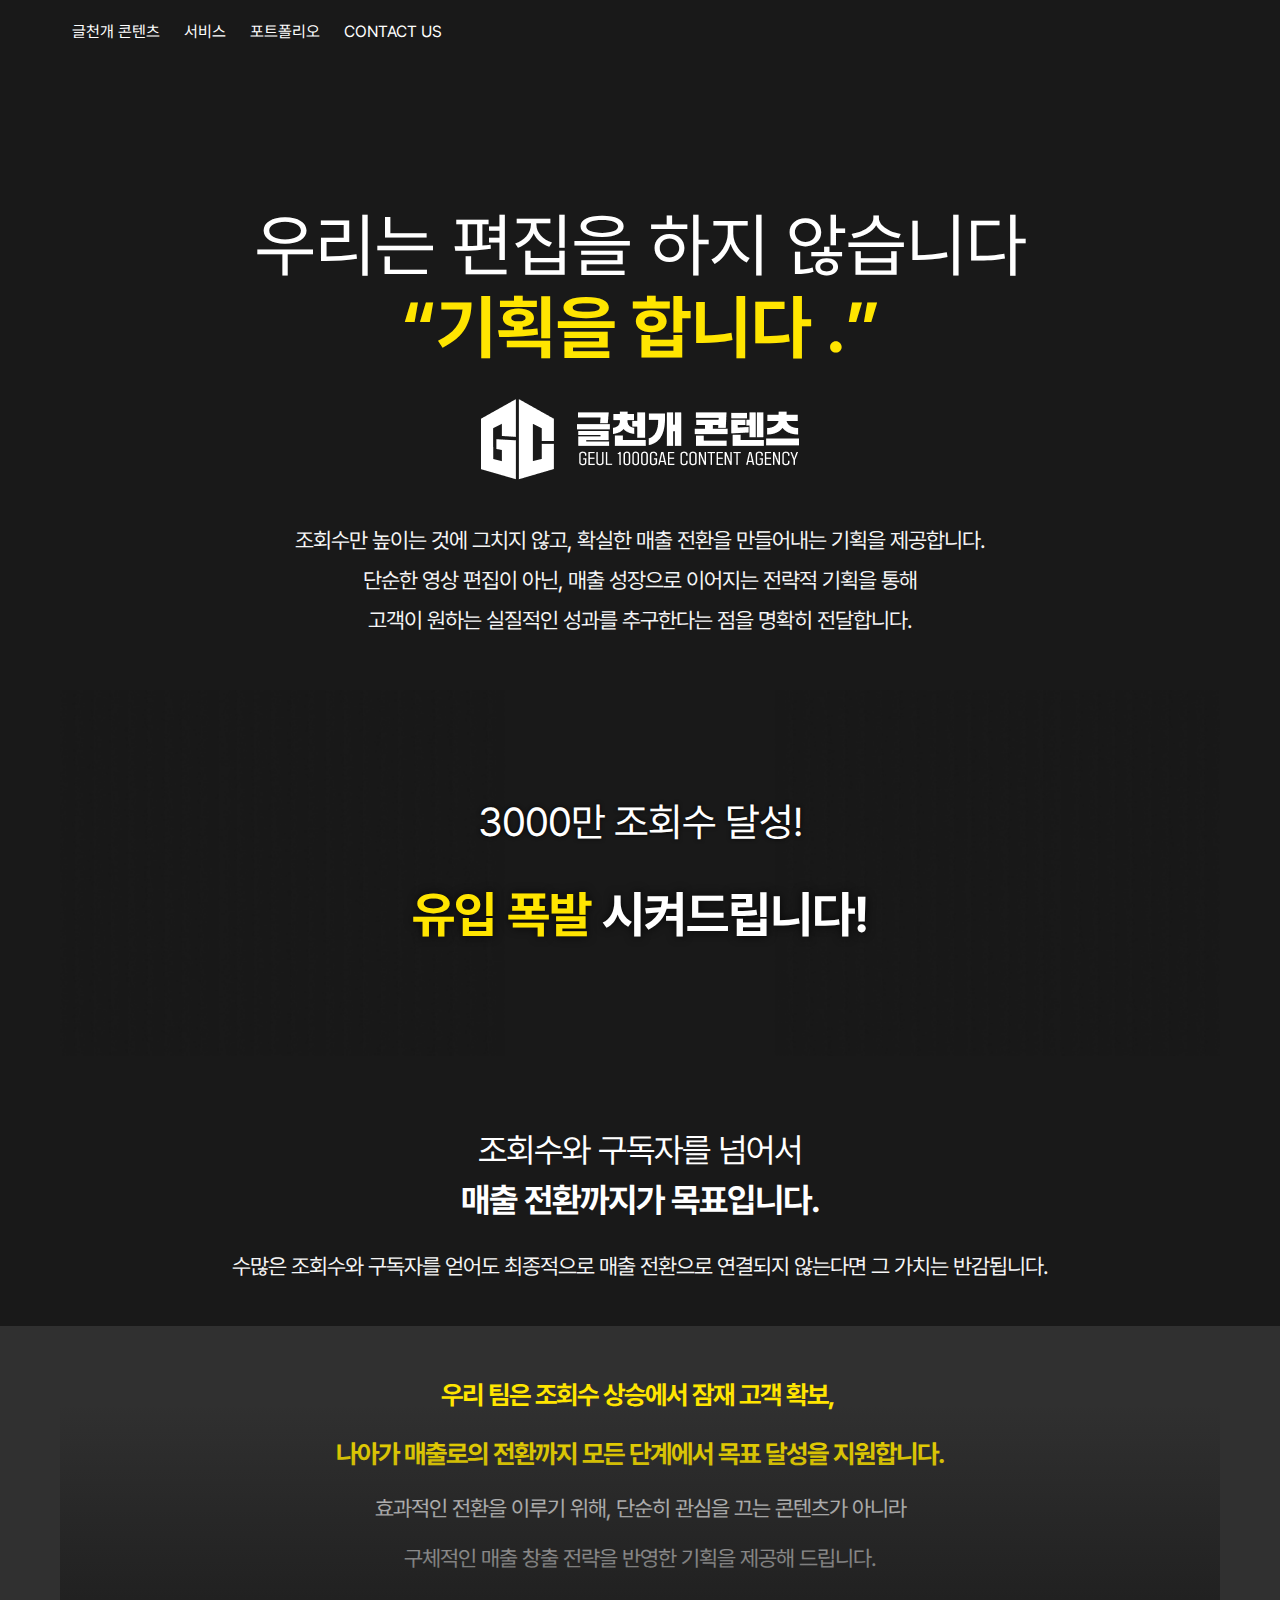
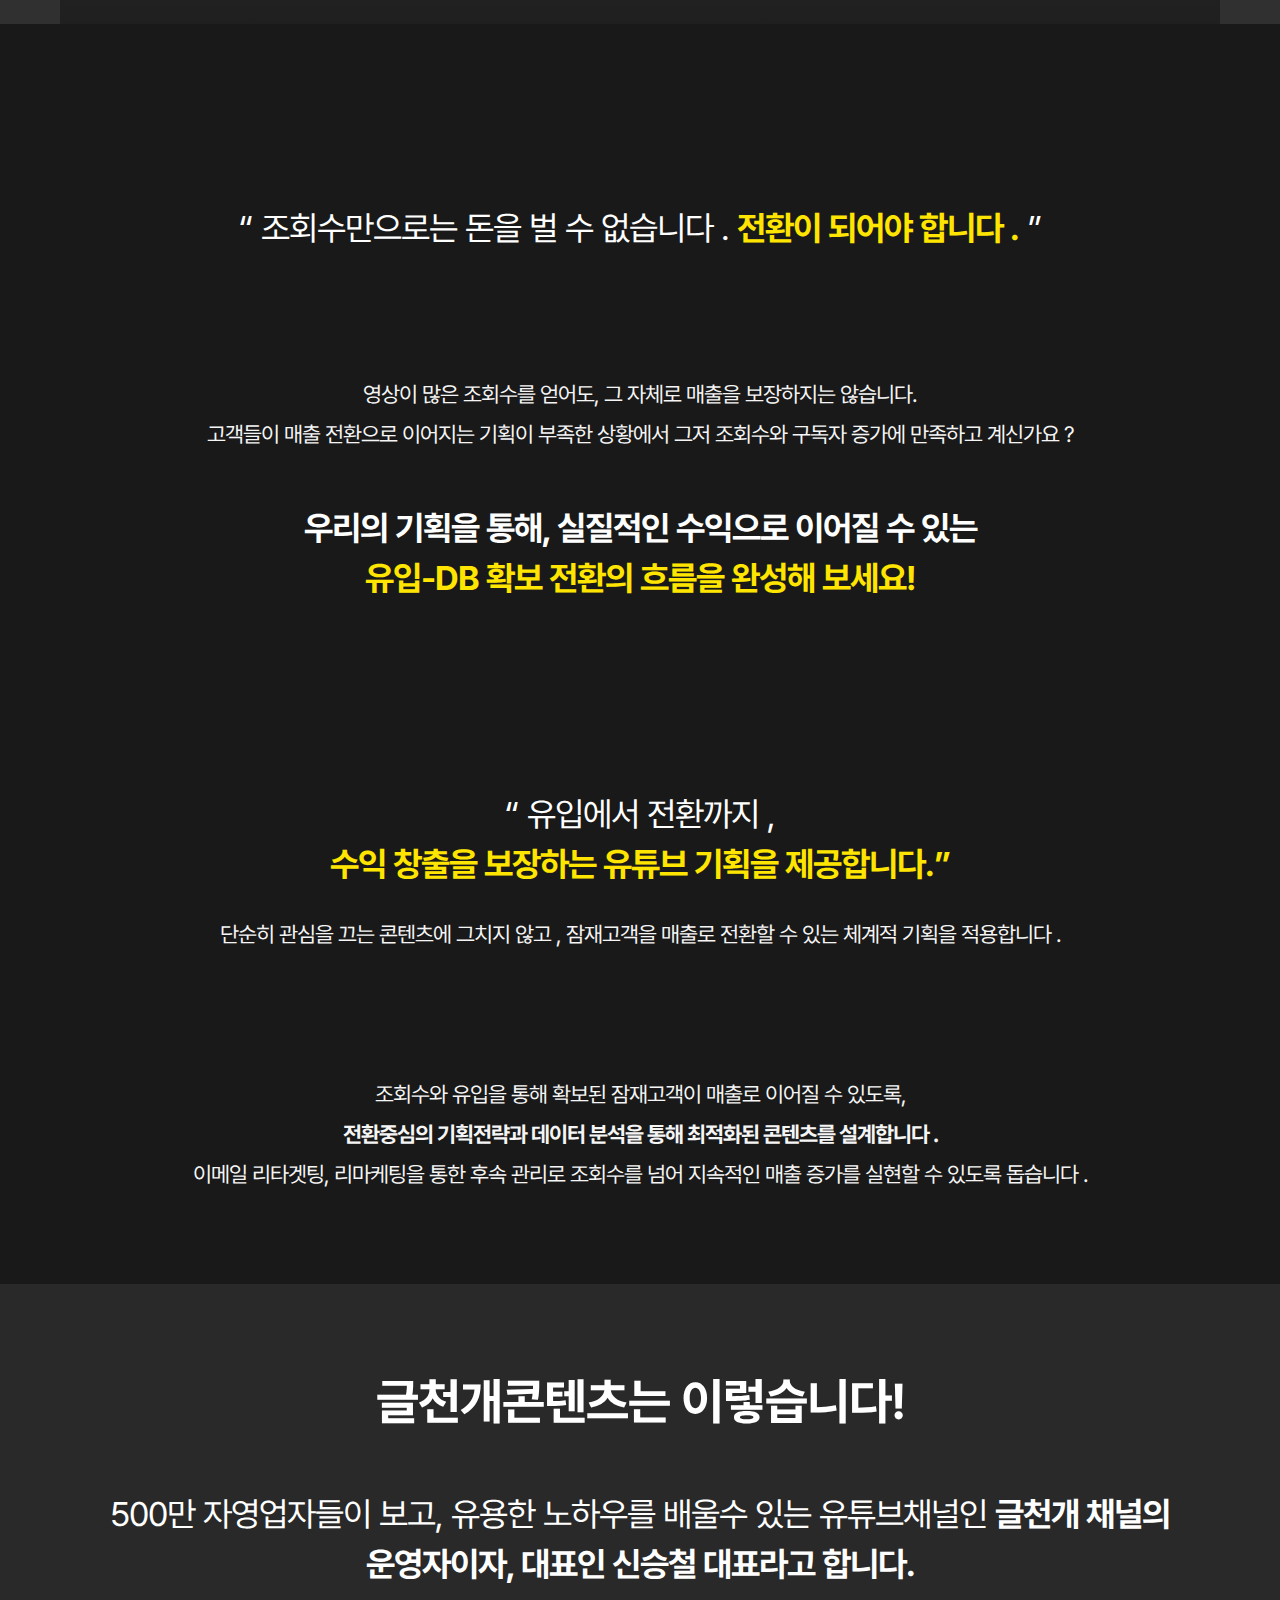
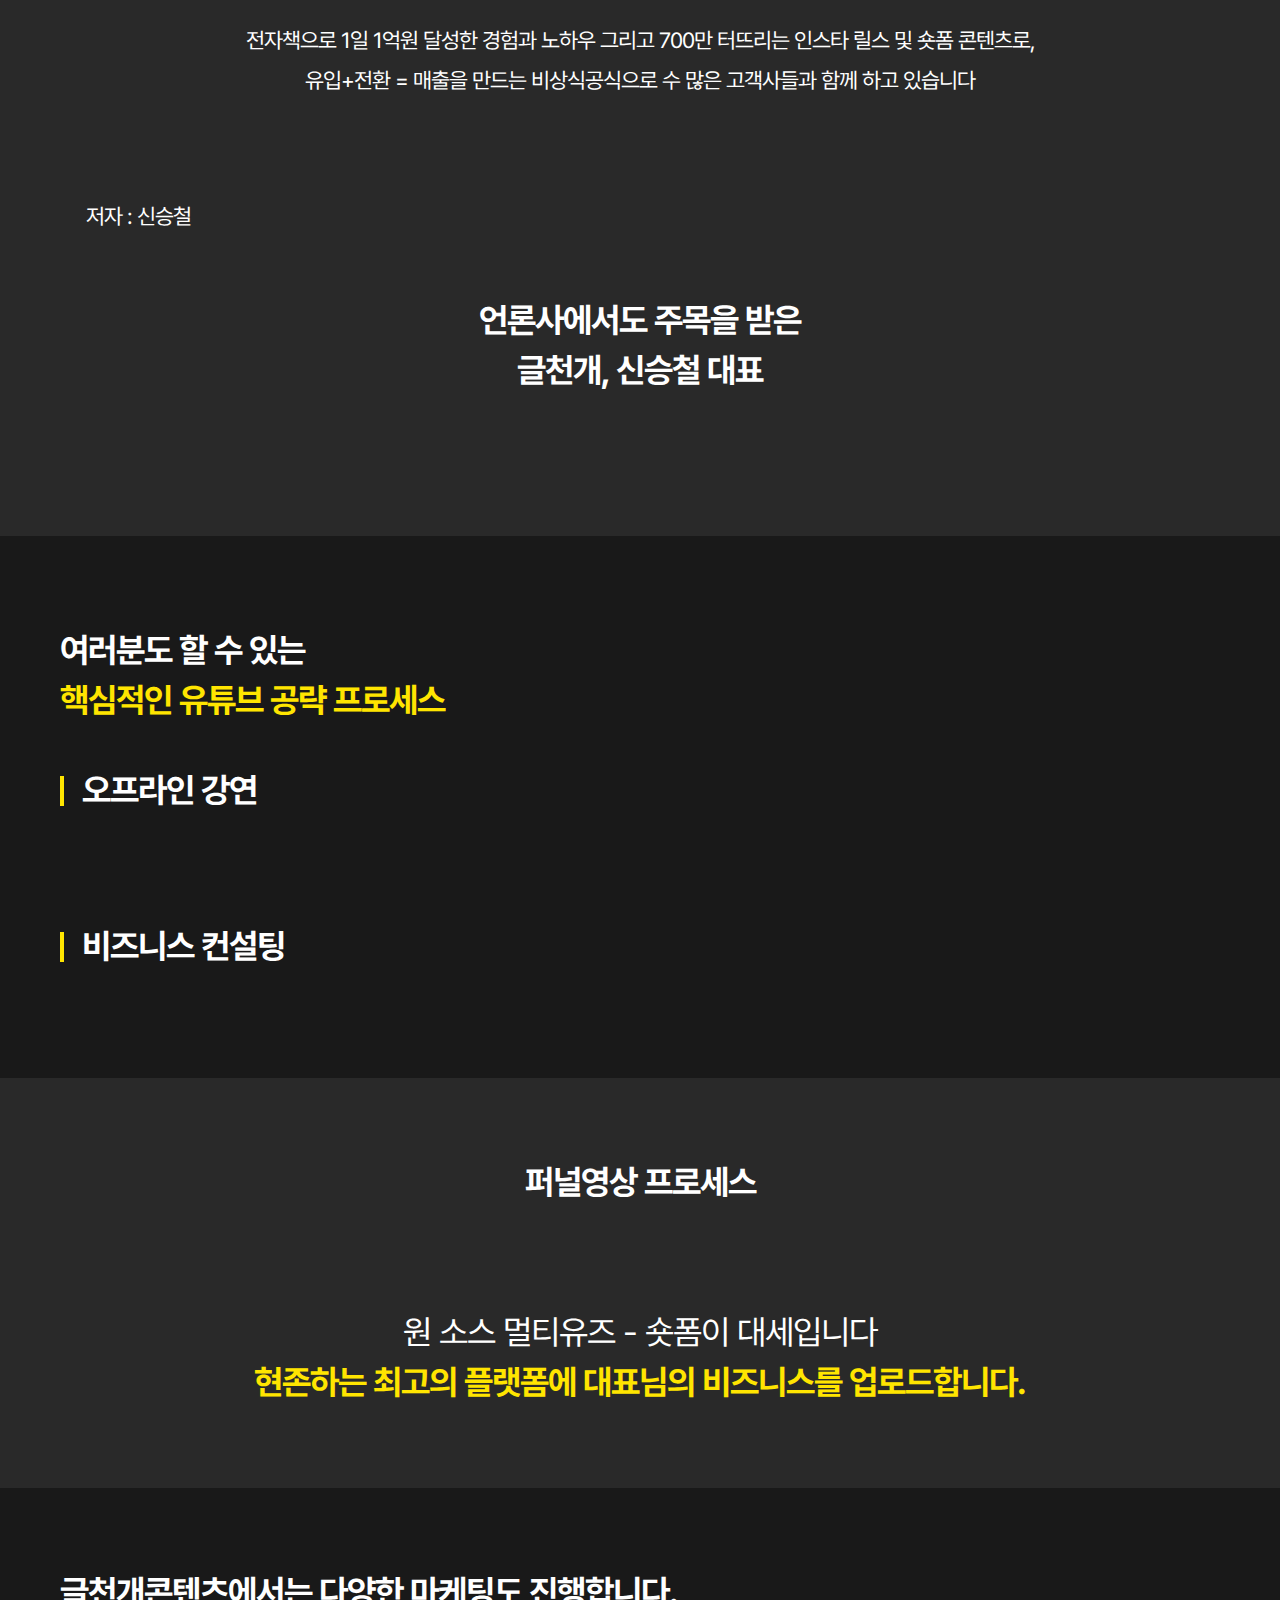
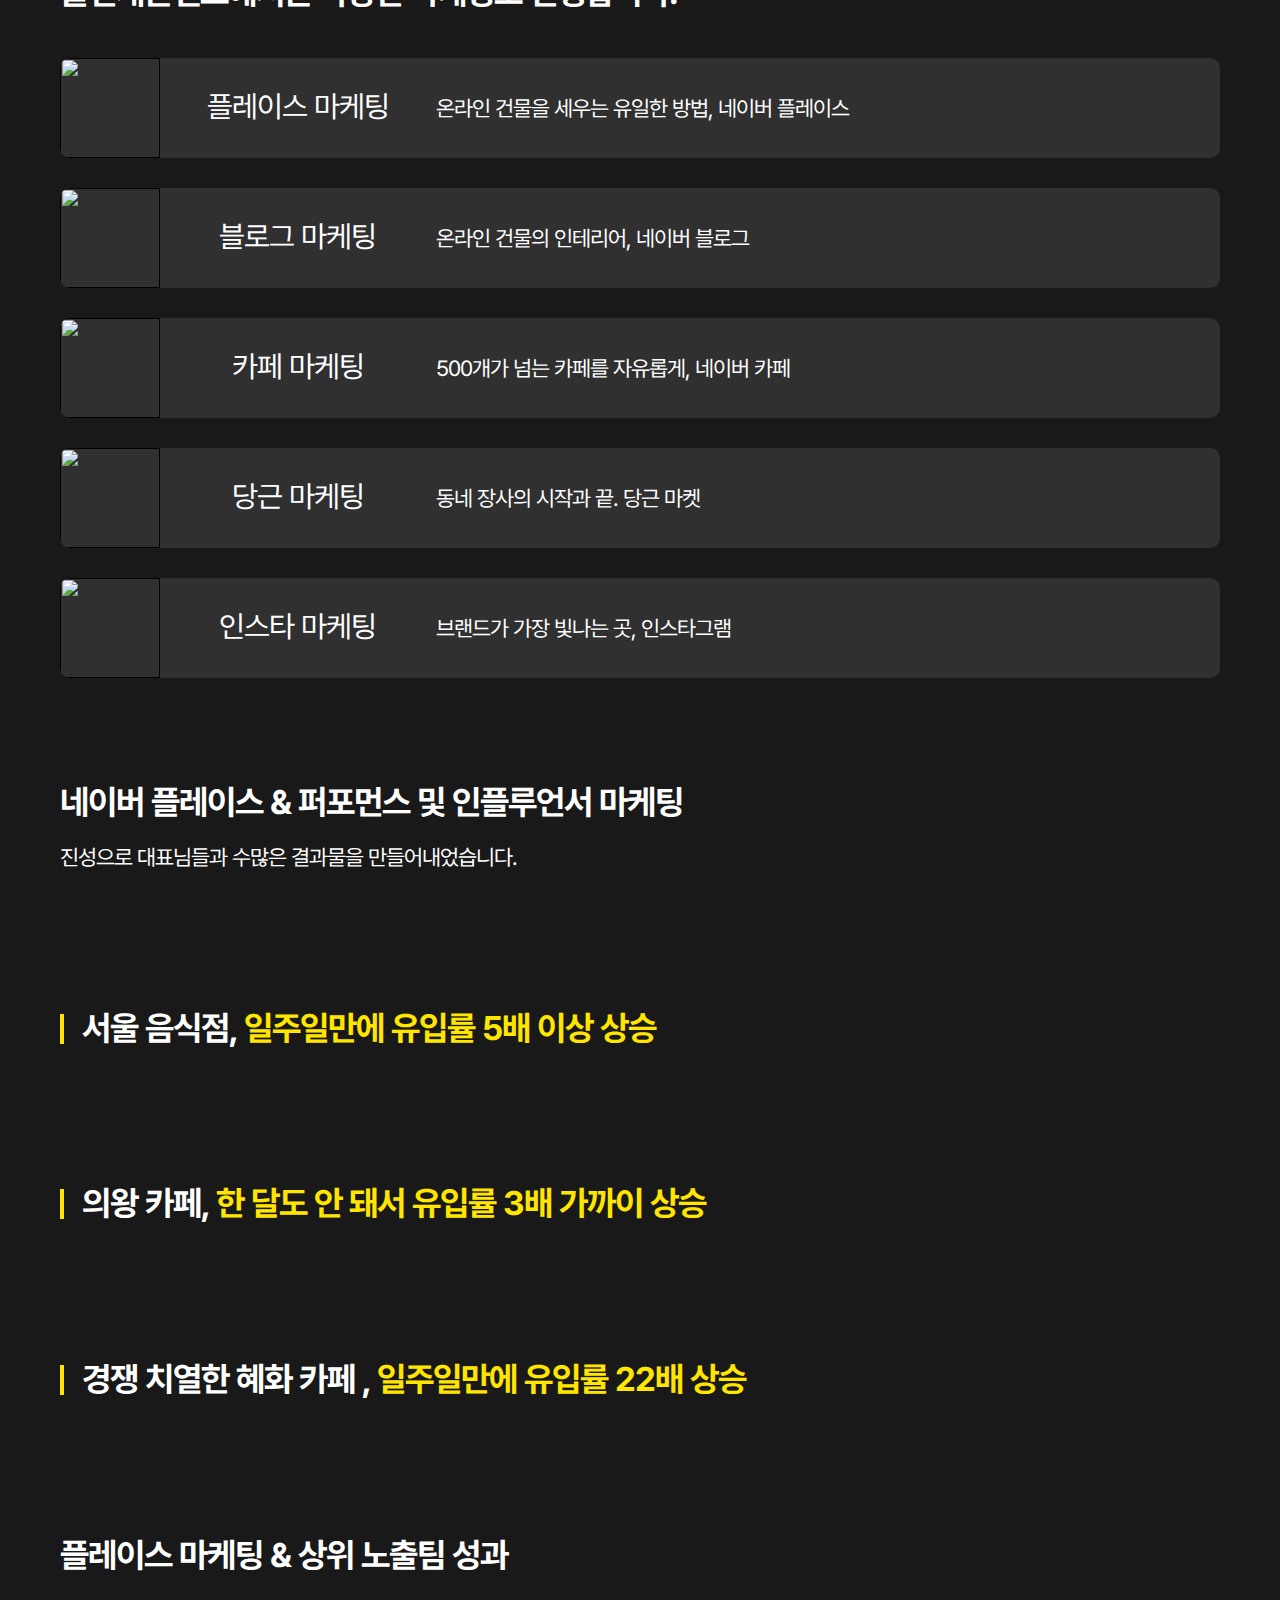
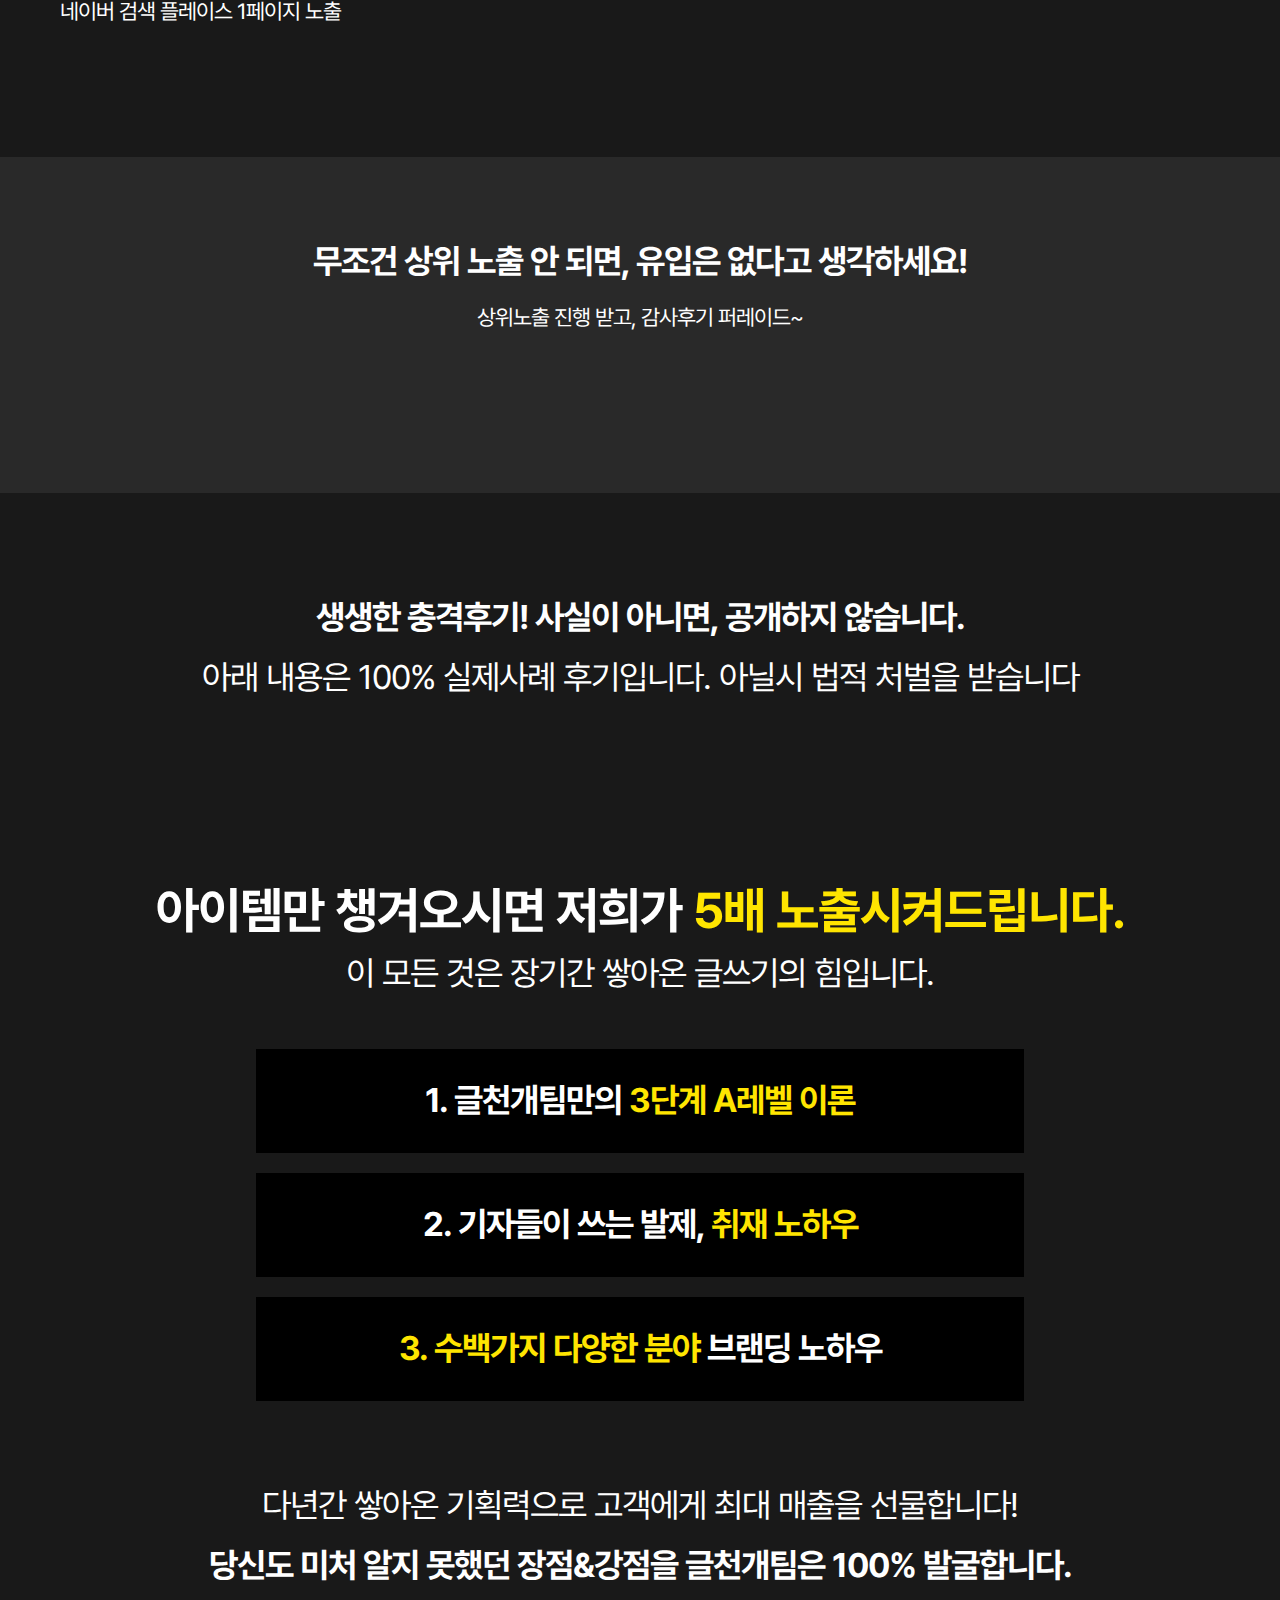
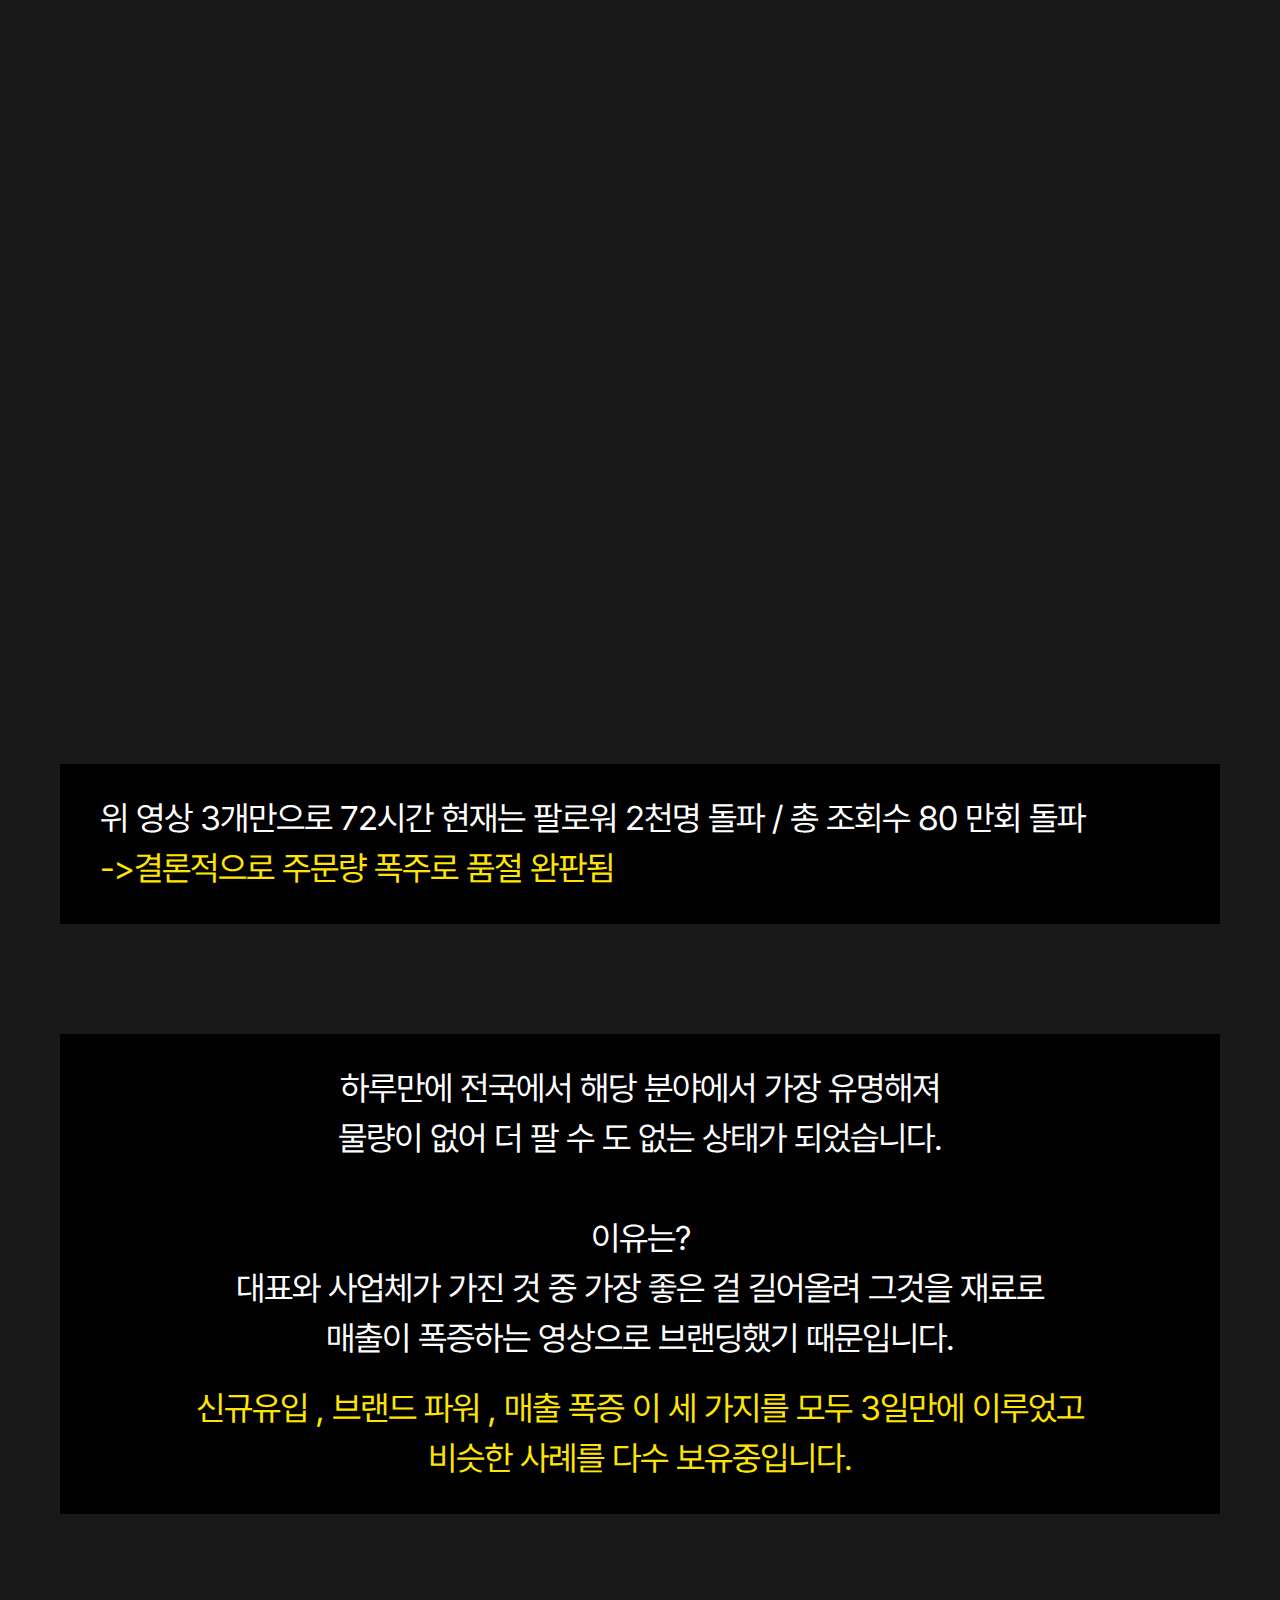
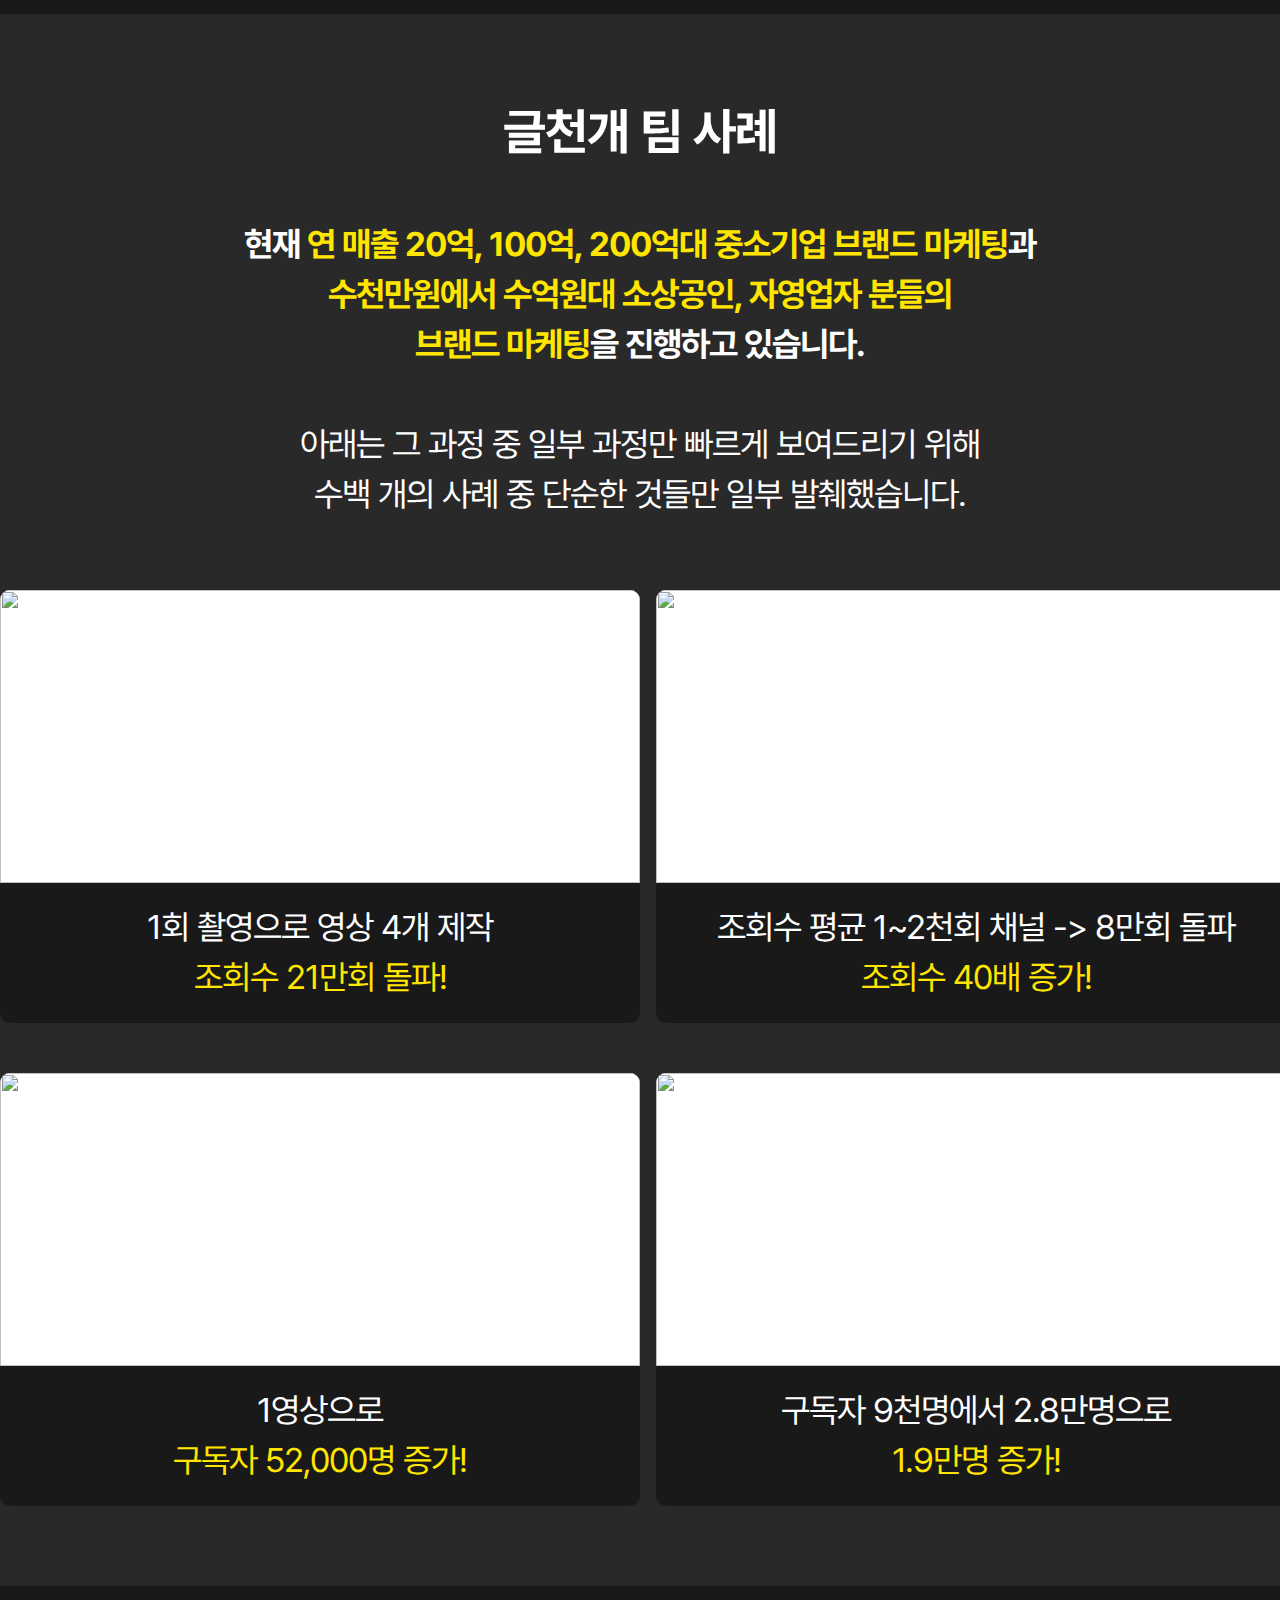
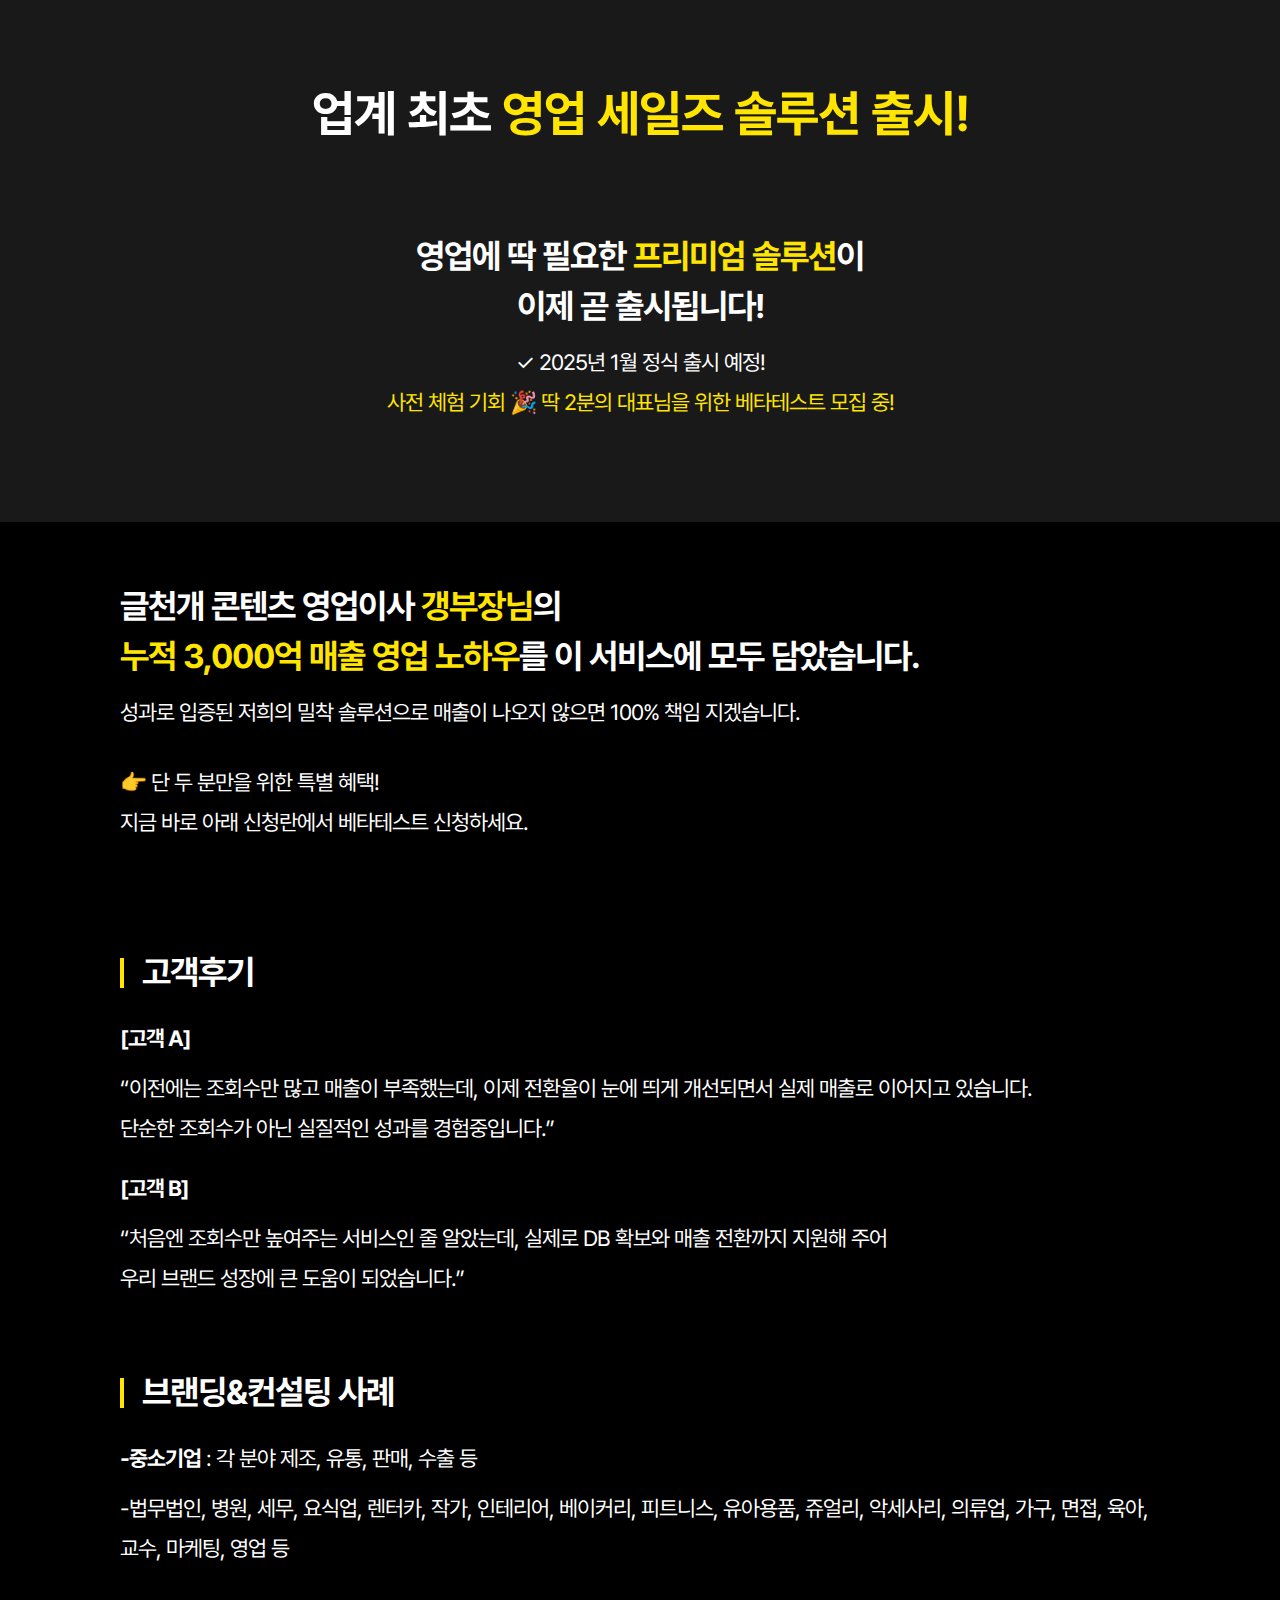
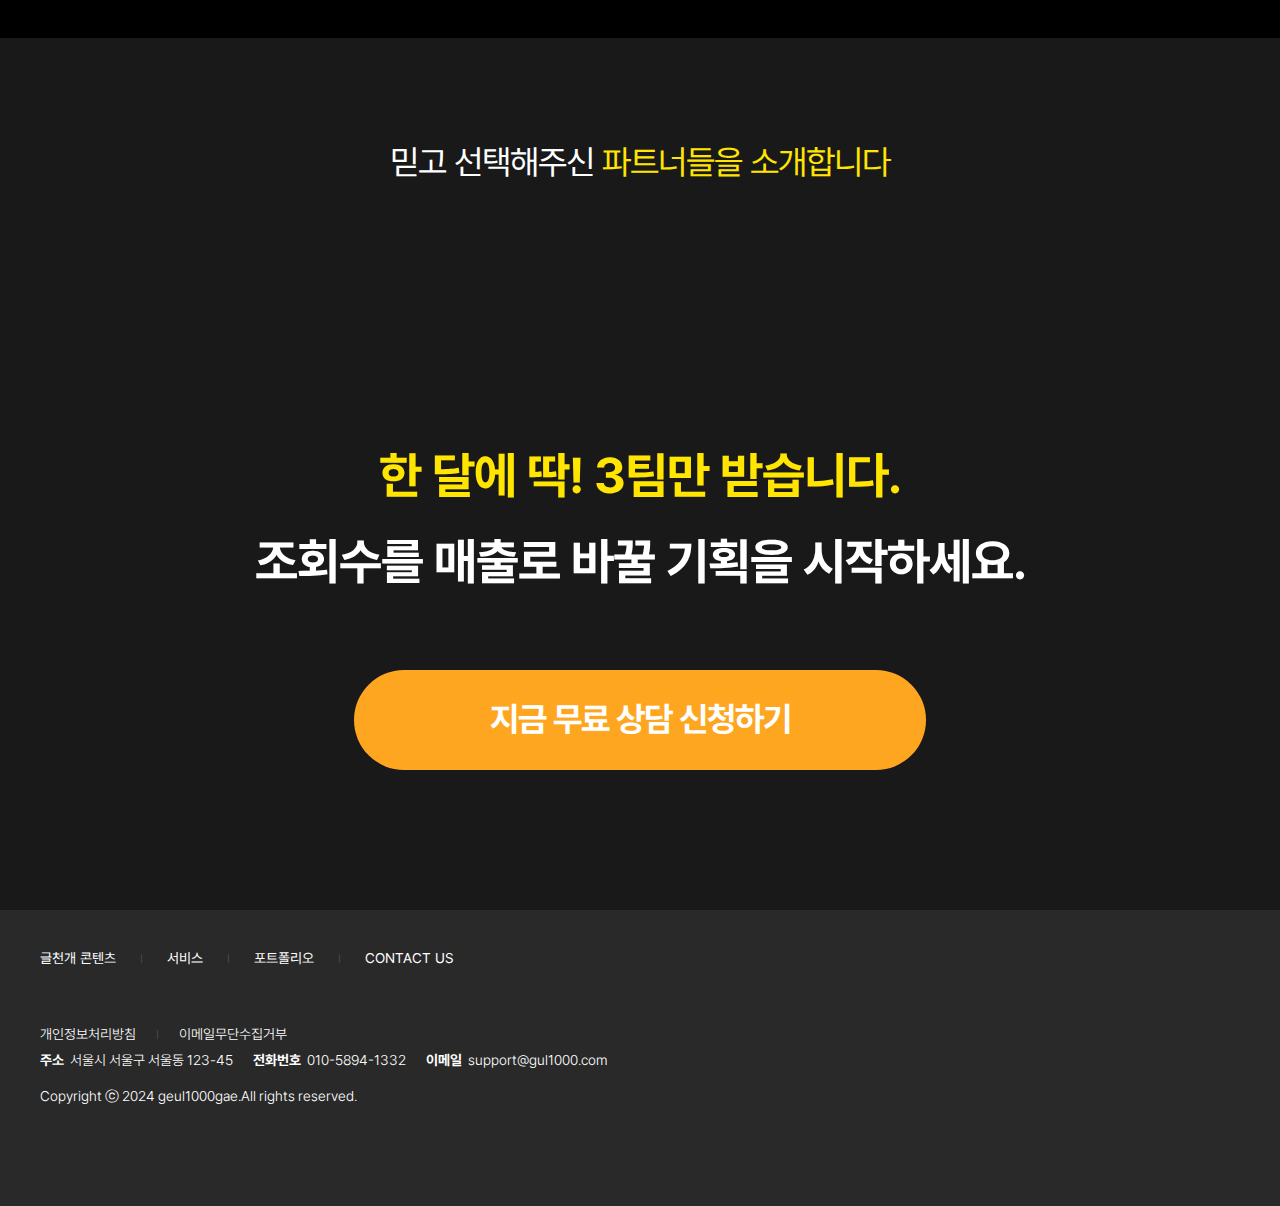
==== commit f4a36c07: "수정" ====
--- a/index.html
+++ b/index.html
@@ -19,7 +19,229 @@
 <body>
 
     <style>
-        
+        .area-main { padding-top: 84px; }
+        .area-main p { color: #fff; text-align: center; font-size: 22px; line-height: 1.82; letter-spacing: -1px; word-break: keep-all; }
+        .area-main * { font-size: unset; font-weight: unset; }
+        .area-main .ft-22 { font-size: 22px; }
+        .area-main .ft-34 { font-size: 34px; line-height: 1.47; letter-spacing: -1px; }
+        .area-main .ft-50 { font-size: 50px; line-height: 1.12; letter-spacing: -1px; }
+        .area-main .bold { font-weight: bold; }
+        .area-main .yel { color: #ffe500; }
+        .area-main .ta-le { text-align: left; }
+        .area-main .yel-label { position: relative; padding-left: 22px; text-align: left; font-size: 34px; line-height: 1.47; font-weight: bold; }
+        .area-main .yel-label::before { position: absolute; left: 0; top: 10px; width: 4px; height: 30px; background-color: #ffe500; content: ''; }
+        .area-main img { max-width: 100%; }
+        @media screen and (max-width:1200px) {
+            .area-main p { font-size: 12px; }
+            .area-main .ft-22 { font-size: 12px; }
+            .area-main .ft-34 { font-size: 20px; }
+            .area-main .ft-50 { font-size: 24px; }
+            .area-main .yel-label { font-size: 20px; padding-left: 14px; }
+            .area-main .yel-label::before { width: 2px; top: 4px; height: 20px; }
+        }
+
+
+        .area-main .al-ct { text-align: center; }
+        .section1 .txt-1 {
+            font-size: 70px;
+            font-weight: 400;
+            letter-spacing: -1px;
+            text-align: center;
+            line-height: normal;
+        }
+
+        .section1 .txt-1 span {
+            font-size: 70px;
+            font-weight: 700;
+            letter-spacing: -1px;
+            text-align: center;
+            color: #FFE500;
+        }
+
+        .section1 .logo-img-wrap { display: flex; justify-content: center; }
+        .section1 .logo-img-wrap img { max-width: 100%; }
+
+        .section1 .txt-2 { font-size: 22px; line-height: 1.82;
+            letter-spacing: -1px; color: #f5f5f5; 
+        }
+        .section1 .txt-3-wrap { padding: 96px 0; background-image: url(https://write1000.s3.ap-northeast-2.amazonaws.com/imgs/index/section1-img.png); background-size: cover; background-position: center; position: relative; }
+        .section1 .txt-3-wrap .bg-le { position: absolute; left: 0; top: 0; height: 100%; }
+        .section1 .txt-3-wrap .bg-le img { height: 100%; }
+        .section1 .txt-3-wrap .bg-ri { position: absolute; right: 0; top: 0; height: 100%; }
+        .section1 .txt-3-wrap .bg-ri img { height: 100%; }
+
+        .section1 .txt-3 { font-size: 40px; letter-spacing: -1px; text-shadow: 0 0 4px rgba(0, 0, 0, 0.8); position: relative; z-index: 1; }
+        .section1 .txt-4 { text-shadow: 0 0 10px rgba(0, 0, 0, 0.8); font-size: 50px; font-weight: bold; position: relative; z-index: 1; }
+        .section1 .txt-4 span { color: #ffe500; }
+        .section1 .txt-5 { font-size: 34px; font-weight: bold; line-height: 1.47;
+            letter-spacing: -1px; font-weight: normal; 
+        }
+        .section1 .txt-5 span { font-weight: bold; }
+        .section1 .txt-6 { font-size: 22px; line-height: 1.82; letter-spacing: -1px; color: #f5f5f5; }
+
+        @media screen and (max-width:1200px) {
+            .section1 .txt-1 { font-size: 24px; }
+            .section1 .txt-1 span { font-size: 24px; }
+            .section1 .txt-2 { font-size: 12px; }
+            .section1 .txt-3 { font-size: 24px; }
+            .section1 .txt-4 { font-size: 24px; }
+            .section1 .txt-5 { font-size: 24px; }
+            .section1 .txt-6 { font-size: 12px; }
+        }
+
+
+        .section2 { padding: 40px 0; background-color: rgba(255, 255, 255, 0.1); }
+        .section2 .txt-1 { font-size: 22px; line-height: 2.27; letter-spacing: -1px; color: #f5f5f5; }
+        .section2 .txt-1 span { font-size: 26px; font-weight: bold; color: #ffe500; }
+        @media screen and (max-width:1200px) {
+            .section2 .txt-1 { font-size: 12px; }
+            .section2 .txt-1 span { font-size: 14px; }
+        }
+
+        .section3 .img-wrap-1 { display: flex; gap: 16px; position: relative; }
+        .section3 .img-wrap-1::after { content: ''; width: 100%; height: 300px; bottom: 0; display: block; background-image: linear-gradient(to top, #191919, rgba(25, 25, 25, 0)); position: absolute; bottom: 0; left: 0; }
+        .section3 .img-wrap-1 > div { width: calc(100% - 16px / 2); display: flex; gap: 20px; flex-direction: column; }
+        .section3 .img-wrap-1 > div img { width: 100%; }
+
+        .section3 .txt-1 { font-size: 34px; line-height: 1.47; letter-spacing: -1px; color: #fff; }
+        .section3 .txt-1 span { font-weight: bold; color: #ffe500; }
+        .section3 .img-wrap-2 { display: flex; justify-content: center; }
+        .section3 .img-wrap-2 img { max-width: 100%; }
+        .section3 .txt-2 { font-size: 22px; line-height: 1.82; letter-spacing: -1px; color: #f5f5f5; }
+        @media screen and (max-width:1200px) {
+            .section3 .txt-1 { font-size: 24px; }
+            .section3 .txt-2 { font-size: 12px; }
+        }
+
+        .section4 { overflow: hidden; }
+        .section4 .txt-1 { font-size: 34px; font-weight: bold; line-height: 1.47; letter-spacing: -1px; }
+        .section4 .txt-1 span { color: #ffe500; }
+        .section4 .section4-swiper1 { width: 1100px; margin: 0 auto; max-width: 100%; }
+        .section4 .section4-swiper1 img { max-width: 100%; }
+        @media screen and (max-width:1200px) {
+            .section4 .txt-1 { font-size: 24px; }
+        }
+
+        .section5 .txt-1 { font-size: 34px; font-weight: bold; line-height: 1.47; letter-spacing: -1px; color: #ffe500; margin-bottom: 24px; }
+        .section5 .txt-1 span { color: #fff; font-weight: normal; }
+        .section5 .txt-2 { font-size: 22px; line-height: 1.82; letter-spacing: -1px; color: #f5f5f5; }
+        .section5 .img-wrap-1 { display: flex; justify-content: center; }
+        .section5 .img-wrap-1 img { max-width: 100%; }
+        .section5 .txt-3 { font-size: 22px; line-height: 1.82; letter-spacing: -1px; color: #f5f5f5; }
+        .section5 .txt-3 span { font-weight: bold; }
+        @media screen and (max-width:1200px) {
+            .section5 .txt-1 { font-size: 24px; }
+            .section5 .txt-2 { font-size: 12px; }
+            .section5 .txt-3 { font-size: 12px; }
+        }
+
+        .section6 { background-color: #292929; }
+        .section6 .txt-1 { font-size: 50px; font-weight: bold; line-height: 1.12; letter-spacing: -1px; }
+        .section6 .img-wrap-1 { display: flex; gap: 26px; }
+        .section6 img { max-width: 100%; }
+        .section6 .img-wrap-2 { gap: 20px; display: flex; }
+        .section6 .img-wrap-2 img { max-width: calc((100% - 20px) / 2); }
+        @media screen and (max-width:1200px) {
+            .section6 .txt-1 { font-size: 24px; }
+            .section6 .img-wrap-1 { flex-direction: column; align-items: center; }
+
+
+        }
+
+        .section7 { overflow: hidden; }
+
+
+        .section8 { background-color: #292929; }
+
+        .section9 .list-1 > ul { display: flex; gap: 30px; flex-direction: column; }
+        .section9 .list-1 > ul > li { display: flex; border-radius: 10px; background-color: rgba(255, 255, 255, 0.1); overflow: hidden; }
+        .section9 .list-1 > ul > li > a { display: flex; width: 100%; height: 100px; align-items: center; }
+        .section9 .list-1 > ul > li > a .logo { width: 100px; height: 100px; }
+        .section9 .list-1 > ul > li > a .title { width: 278px; font-size: 30px; }
+        .section9 .list-1 > ul > li > a .sub-title-wrap { width: calc(100% - 100px - 270px); padding-right: 35px; display: flex; align-items: center; justify-content: space-between; }
+        @media screen and (max-width:1200px) {
+            .section9 .list-1 > ul > li > a { height: 60px; }
+            .section9 .list-1 > ul > li > a .logo { width: 60px; height: 60px; }
+            .section9 .list-1 > ul > li > a .title { font-size: 20px; width: 170px; }
+            .section9 .list-1 > ul > li > a .sub-title-wrap { width: calc(100% - 60px - 170px); padding-right: 16px; }
+            .section9 .list-1 > ul > li > a .sub-title-wrap img { width: 16px; }
+        }
+
+        .section11 { background-color: #292929; }
+        .section11 .swiper-slide img { width: 100%; }
+
+        .section12 .img-wrap { display: flex; justify-content: center; }
+
+        .section12 .list-1 > ul { display: flex; flex-direction: column; gap: 20px; align-items: center; }
+        .section12 .list-1 > ul > li { padding: 27px 20px; background-color: #000; width: 768px; max-width: 100%; }
+
+        .section12 .txt-wrap-1 { padding: 30px 40px; background-color: #000; }
+
+        .youtube-wrap { position: relative; }
+        .youtube-wrap::before { content: ''; width: 100%; padding-top: 55.43%; display: block; }
+
+        .youtube-wrap > iframe { width: 100%; height: 100%; position: absolute; left: 0; top: 0; }
+
+        .section13 { background-color: #292929; }
+
+        .Case-item { width: 768px; border-radius: 10px; overflow: hidden; max-width: calc(100vw / 2); }
+        .Case-item .img-wrap { display: block; position: relative; width: 100%; background-color: #fff; }
+        .Case-item .img-wrap::before { content: ''; display: block; width: 100%; padding-top: 45.83%; }
+        .Case-item .img-wrap > img { position: absolute; left: 0; top: 0; width: 100%; height: 100%; }
+        .Case-item .title-wrap { background-color: #191919; padding: 20px; }
+
+        .section14 .img-wrap { display: flex; justify-content: center; }
+        .section14 .img-wrap img { max-width: 100%; }
+
+
+        .section15 { background-color: #000; }
+
+        .section16 .btn-wrap { display: flex; justify-content: center; padding: 0 20px; }
+        .section16 .yel-btn { width: 572px; height: 100px; border-radius: 100px; background-image: linear-gradient(279deg, #ffa621 111%, #ffe500 0%); display: flex; justify-content: center; align-items: center; color: #fff; }
+
+
+        .banner-container {
+            position: relative;
+            width: 100%;
+            overflow: hidden;
+            /* margin: 0 auto; */
+        }
+
+        .banner {
+            display: flex;
+            gap: 16px;
+            animation: rollLeft 20s linear infinite;
+            width: max-content; /* 콘텐츠가 끝없이 이어지도록 설정 */
+        }
+
+
+        /* 왼쪽으로 롤링 */
+        .left-roll .banner {
+            animation: rollLeft 100s linear infinite;
+        }
+
+        @keyframes rollLeft {
+            0% {
+                transform: translateX(0);
+            }
+            100% {
+                transform: translateX(-50%);
+            }
+        }
+
+        /* 오른쪽으로 롤링 */
+        .right-roll .banner {
+            animation: rollRight 100s linear infinite;
+        }
+
+        @keyframes rollRight {
+            0% {
+                transform: translateX(-50%);
+            }
+            100% {
+                transform: translateX(0);
+            }
+        }
     </style>
 
     <div class="contents-wrap">
@@ -30,7 +252,7 @@
                         <span>“기획을 합니다 .ˮ</span>
                     </p>
                     <div class="logo-img-wrap mb-40">
-                        <img src="https://cdn01.nxcloud.biz/web/2487/menu_02/66bdf29f8067c.svg" alt="" class="logo">
+                        <img src="/imgs/index/main-logo.png" alt="" class="logo">
                     </div>
                     <p class="txt-2 mb-50 al-ct">조회수만 높이는 것에 그치지 않고, 확실한 매출 전환을 만들어내는 기획을 제공합니다. <br>
                         단순한 영상 편집이 아닌, 매출 성장으로 이어지는 전략적 기획을 통해<br>
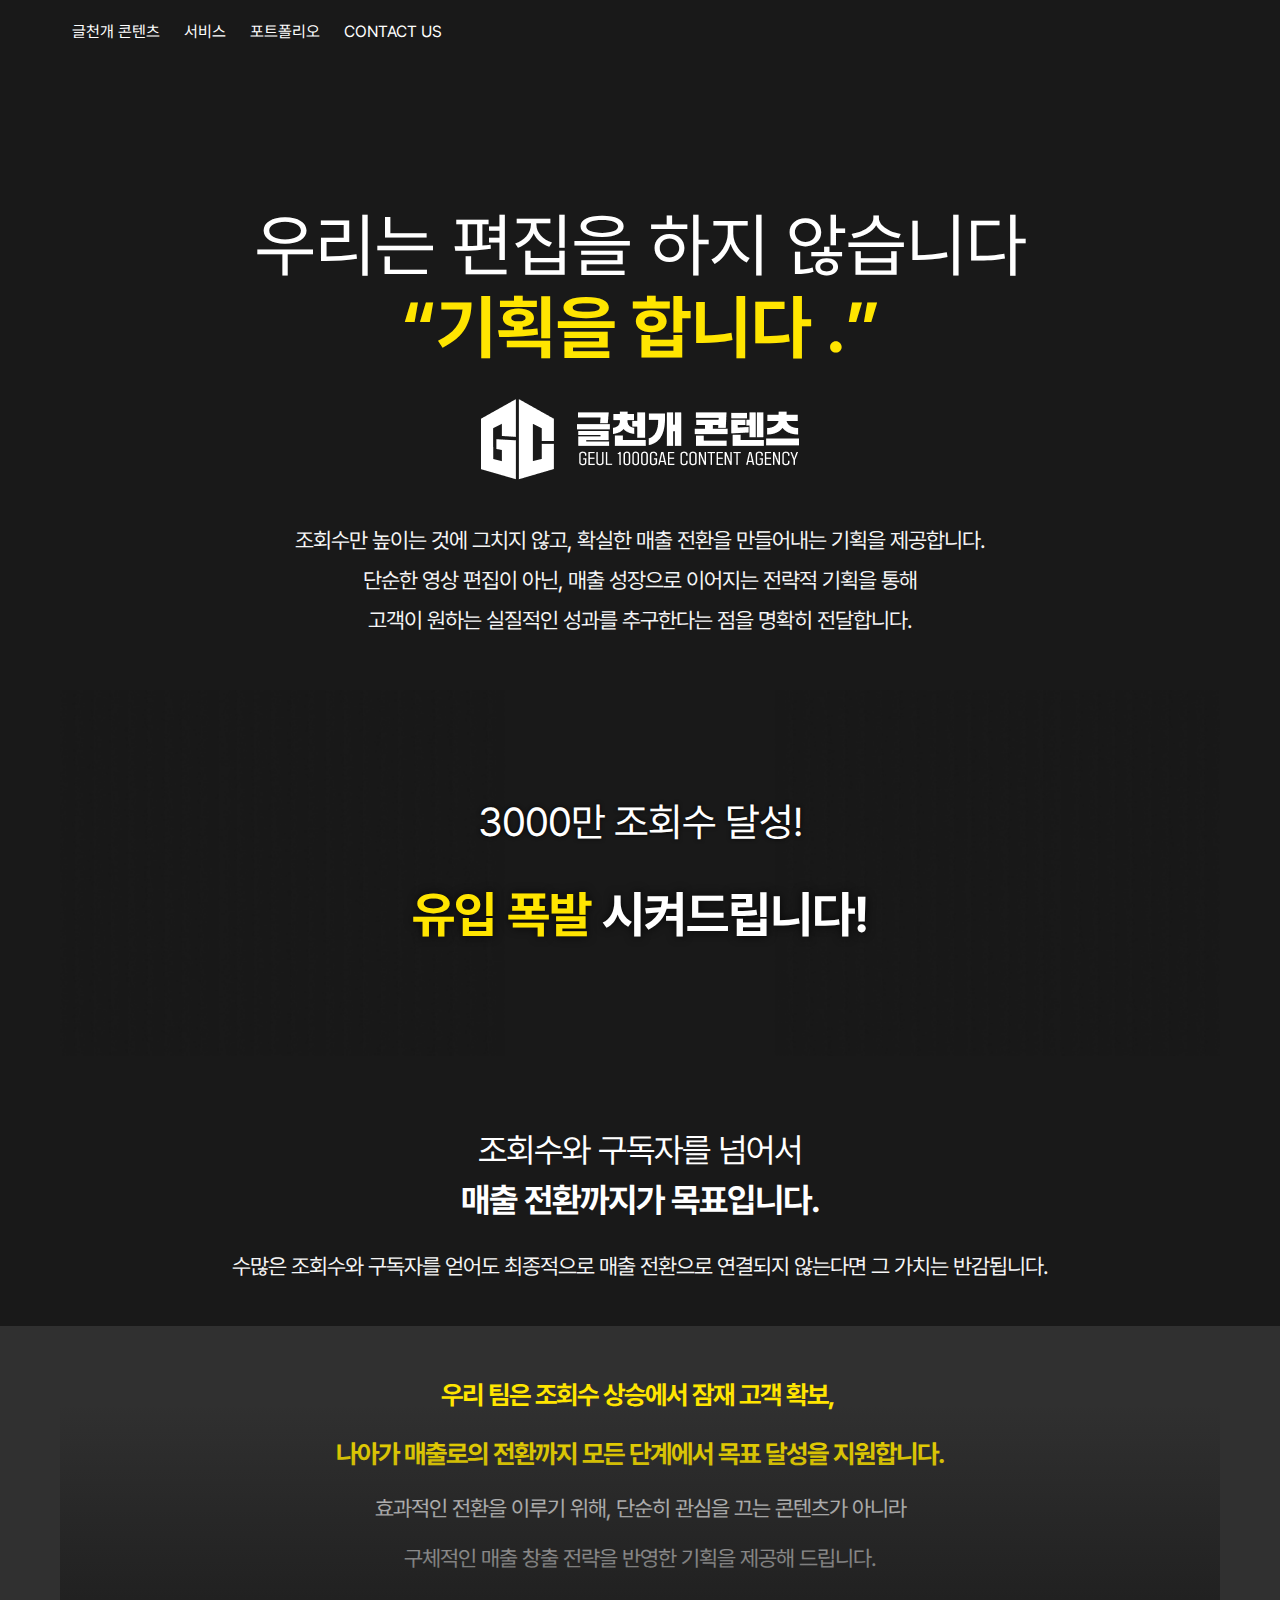
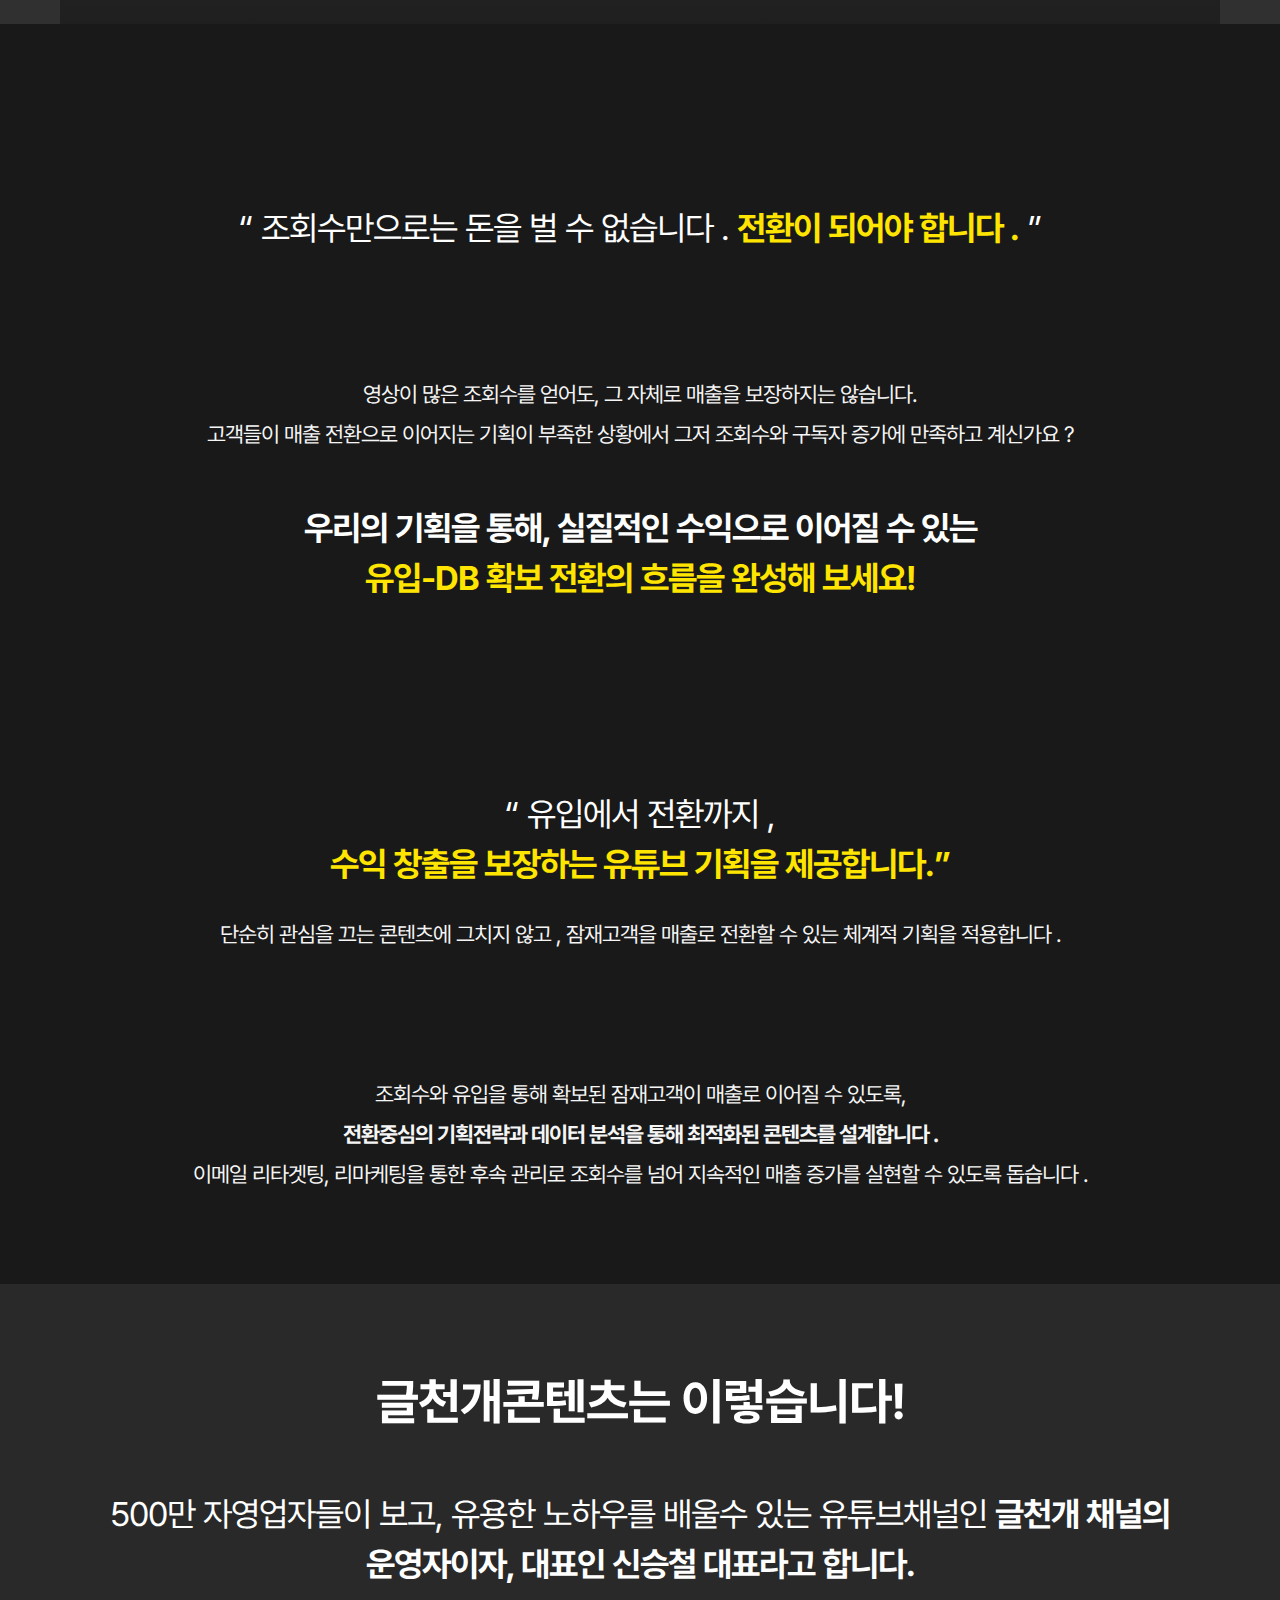
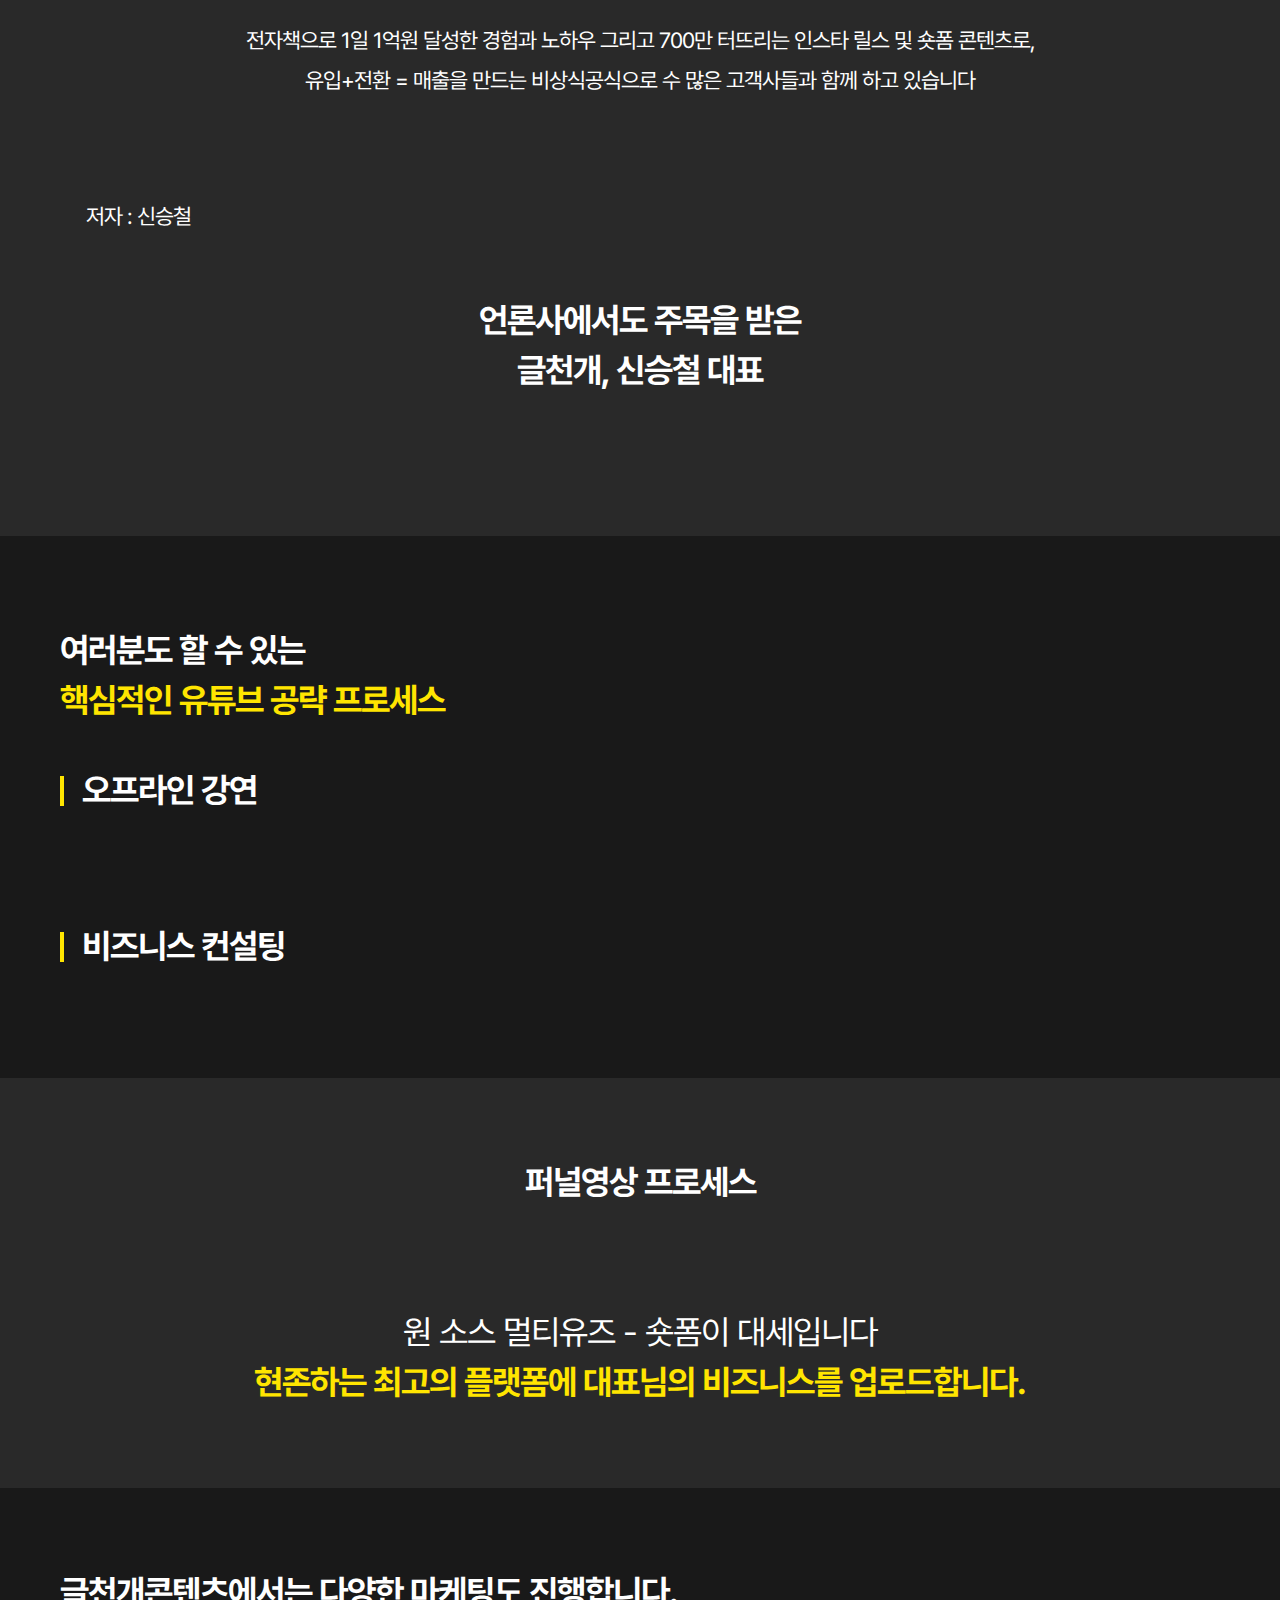
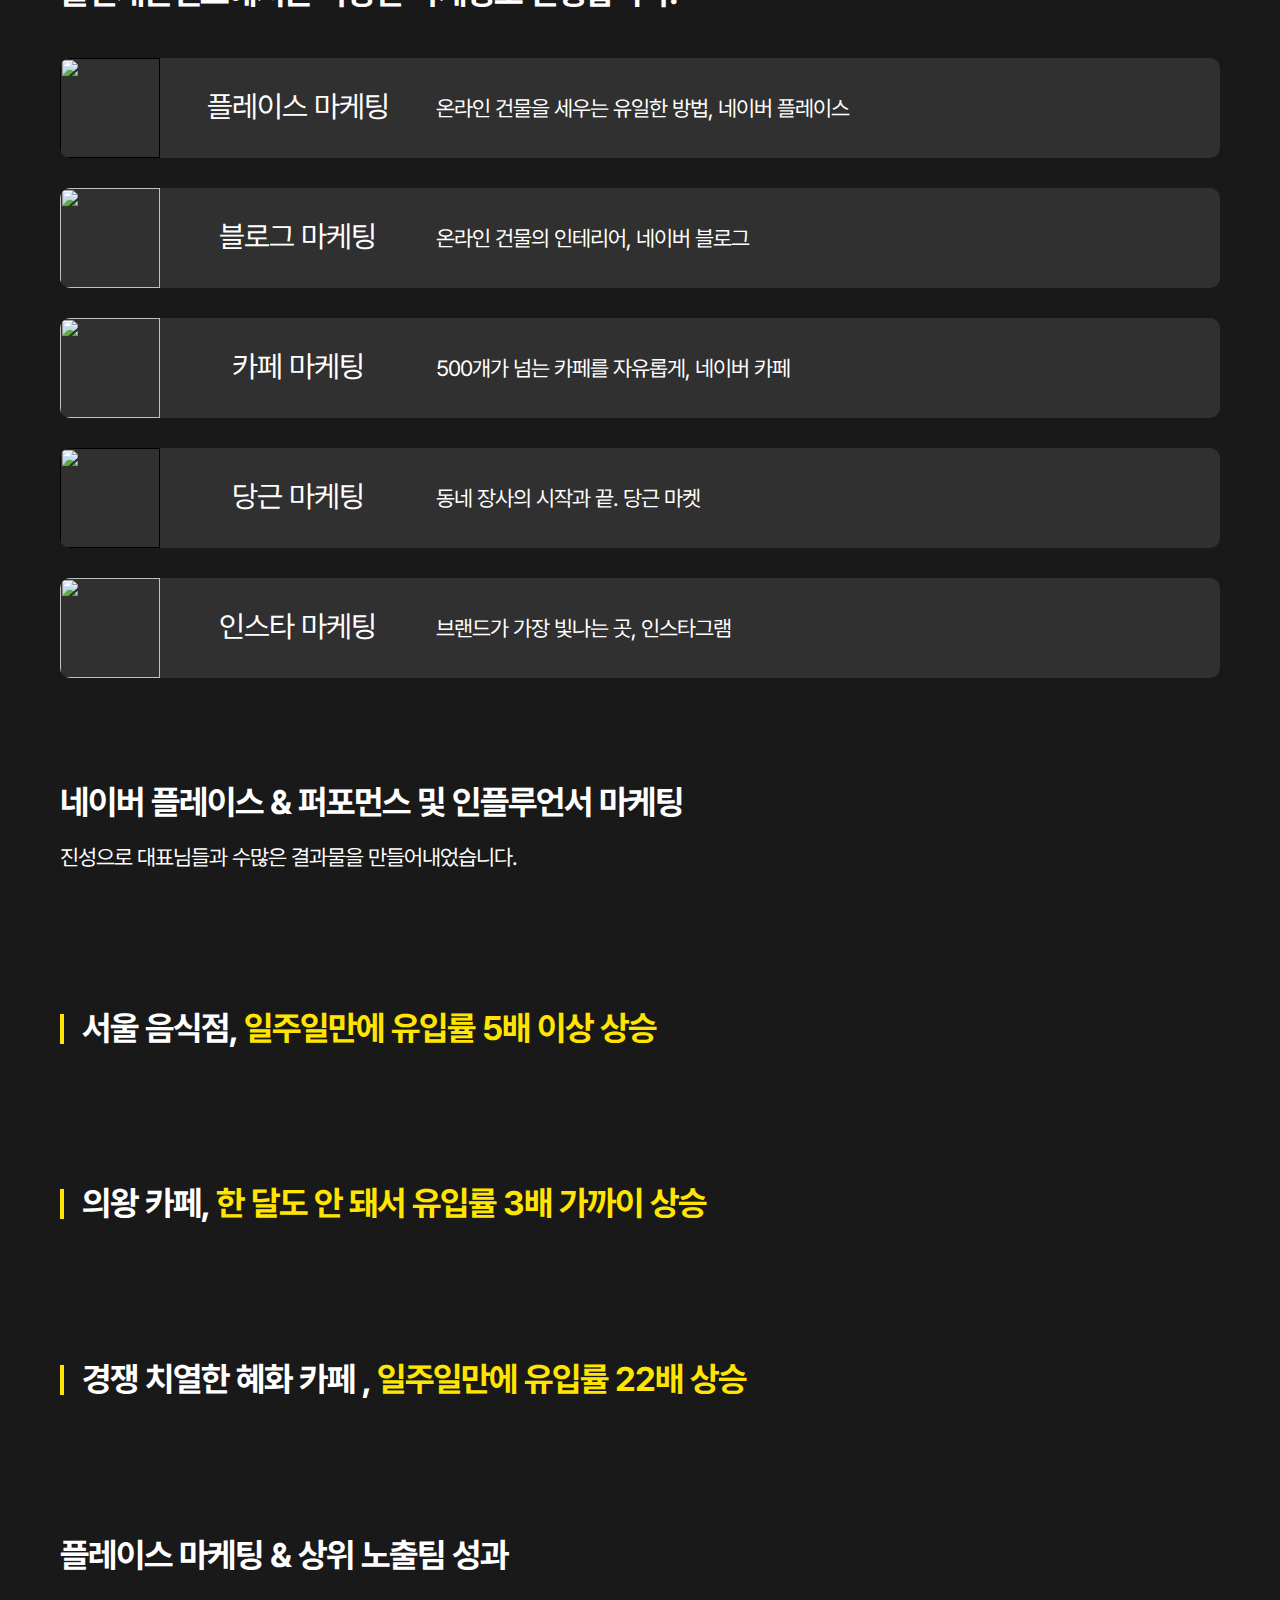
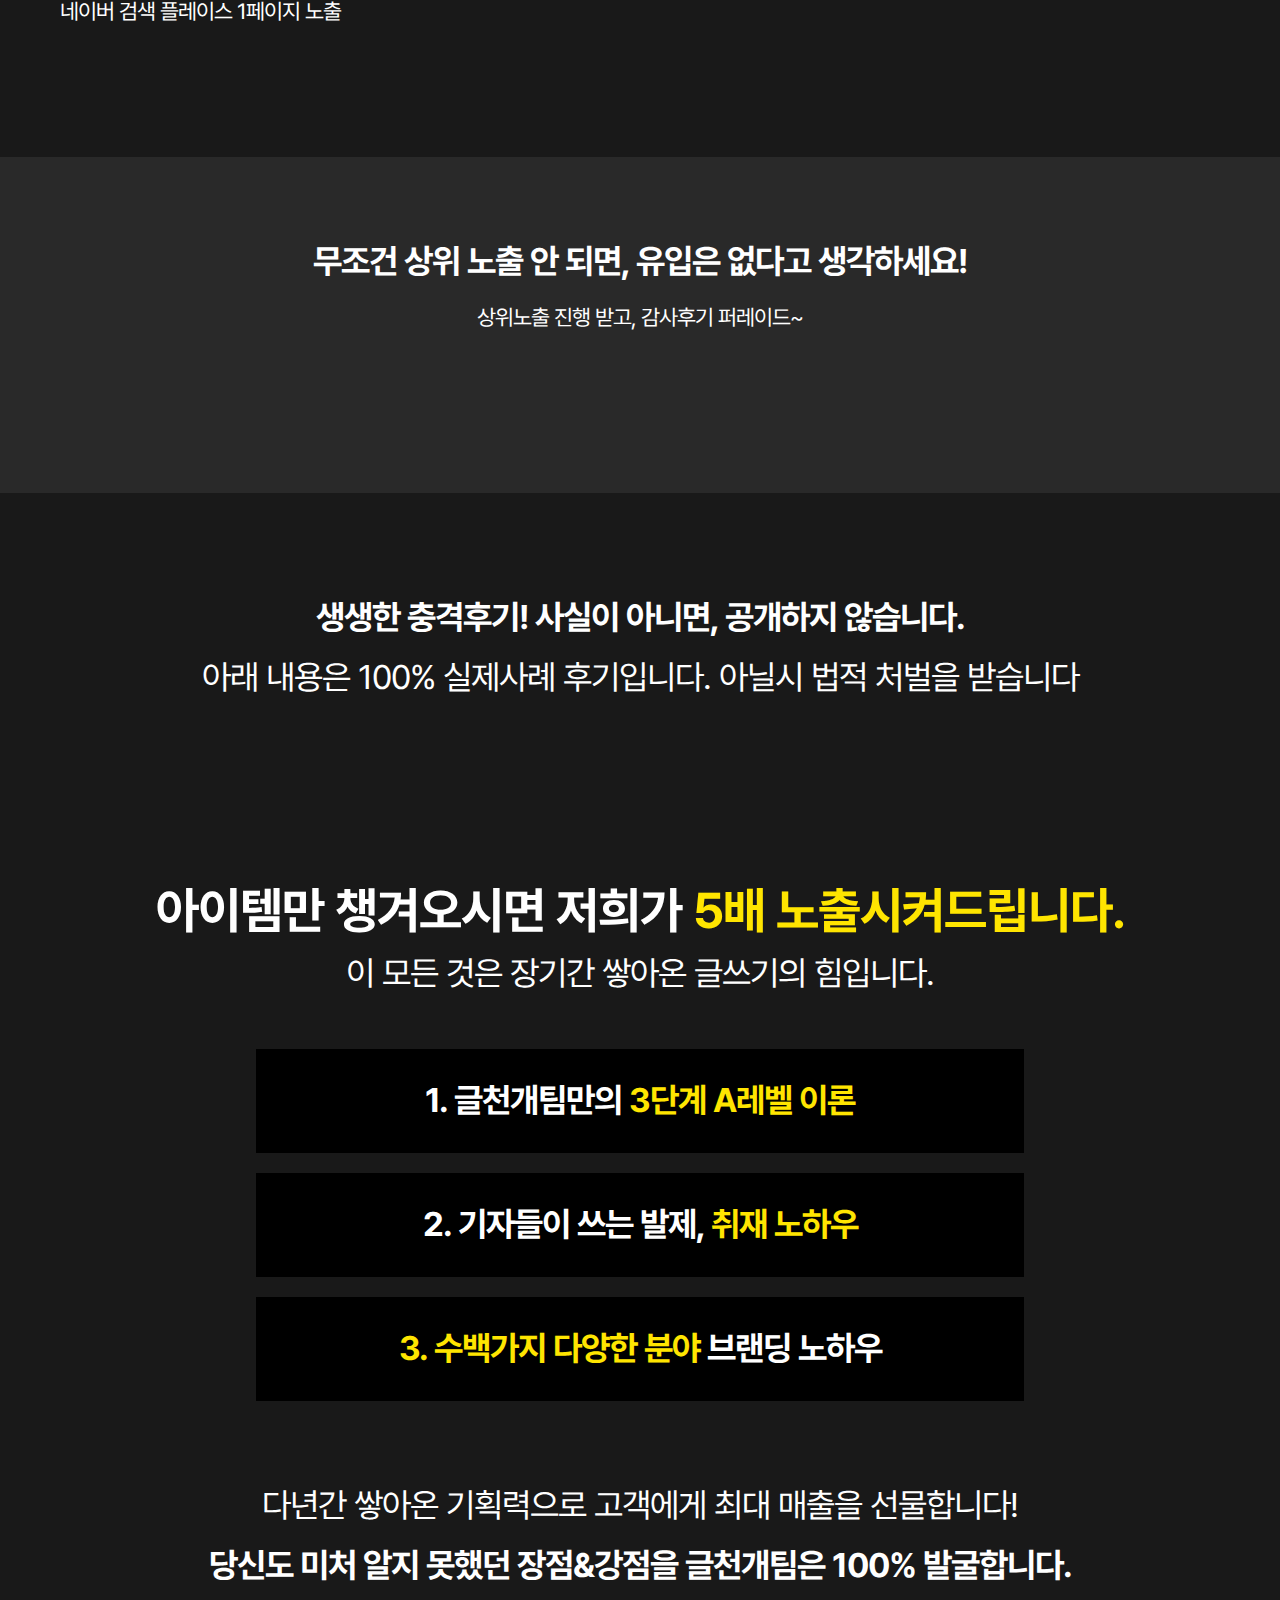
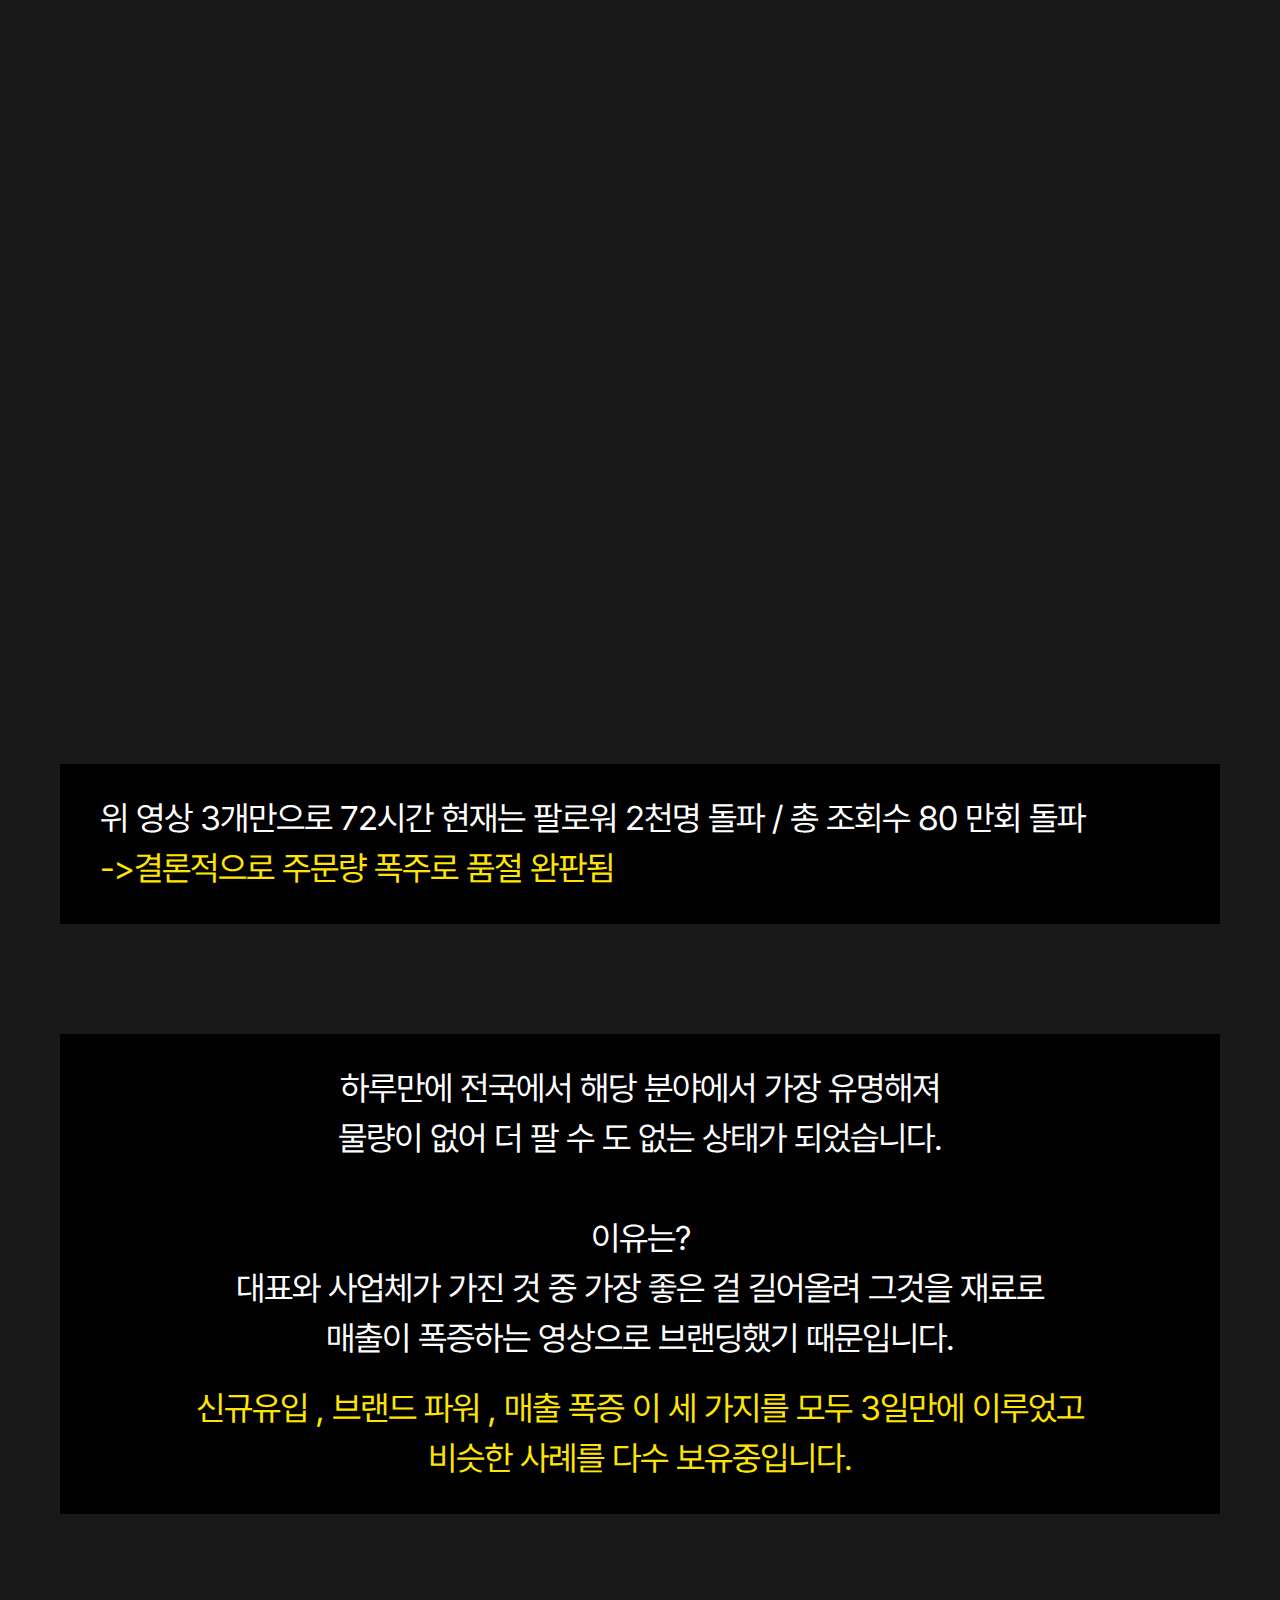
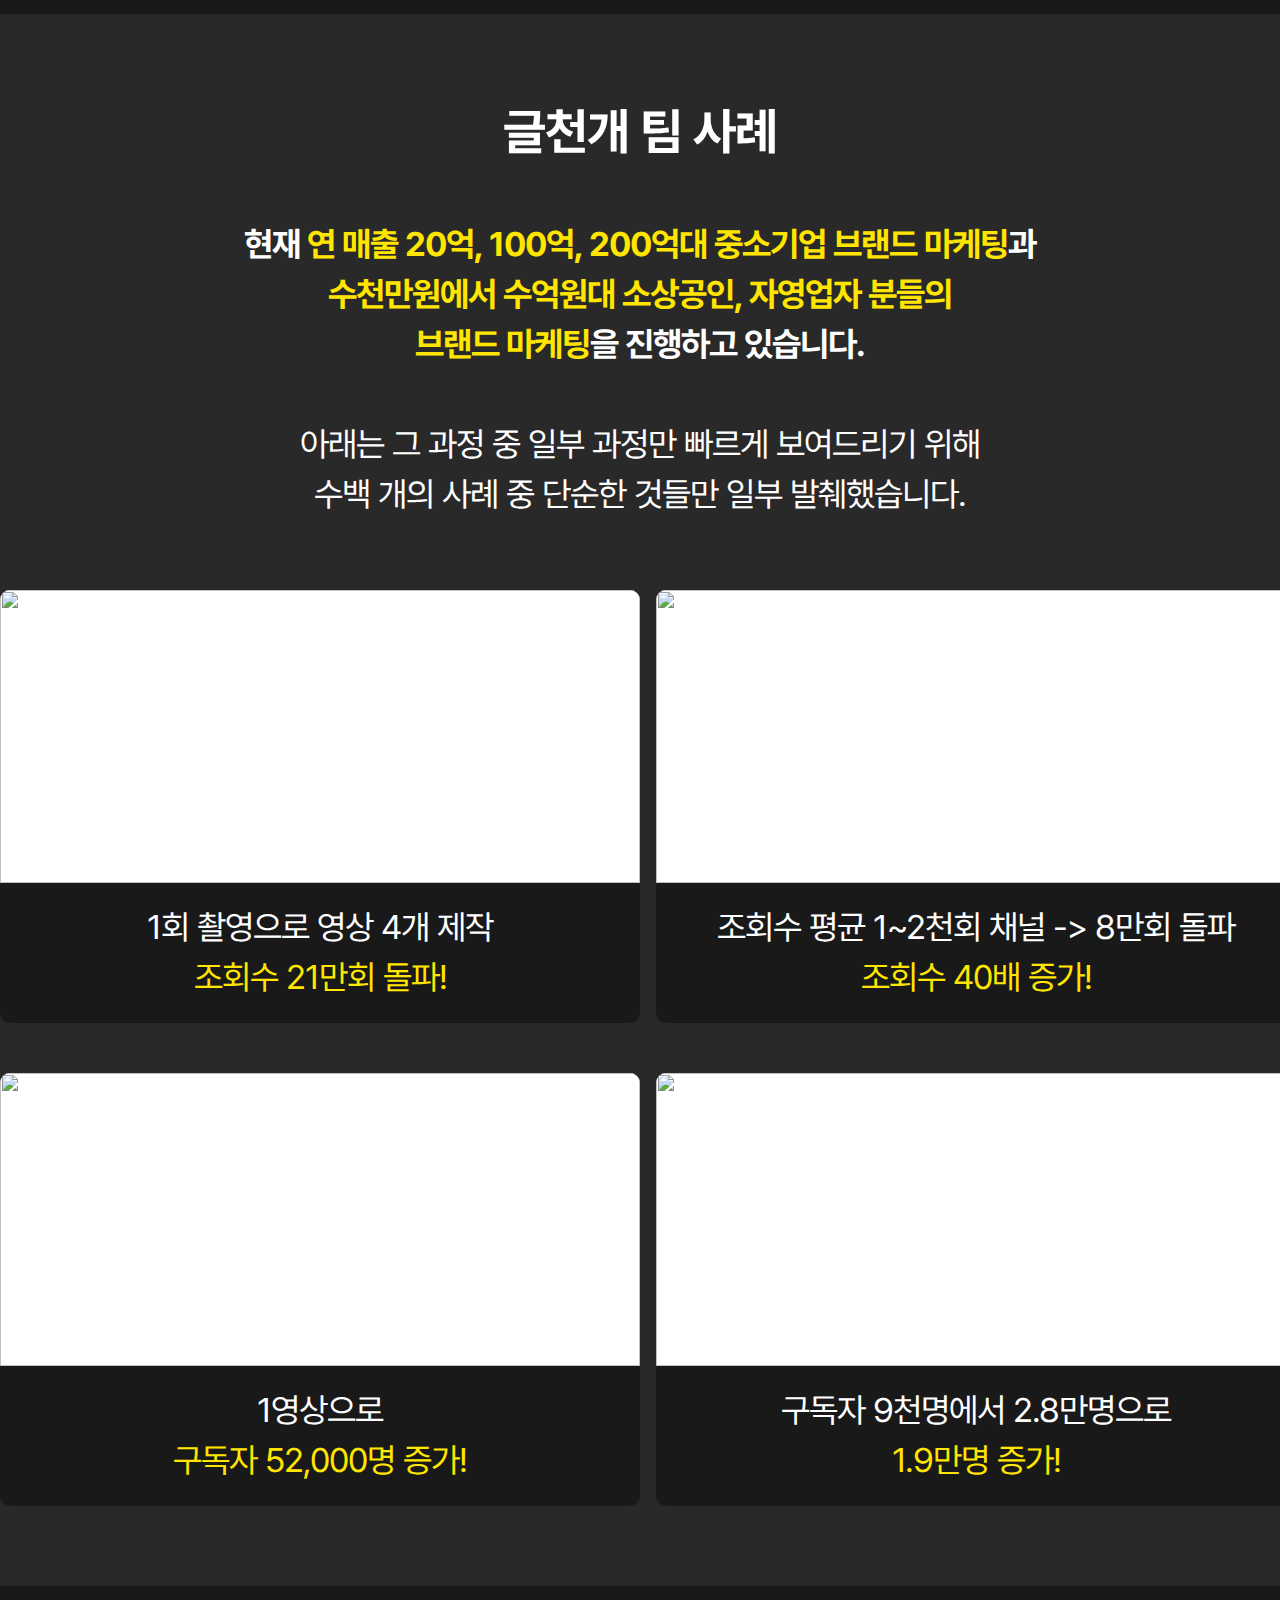
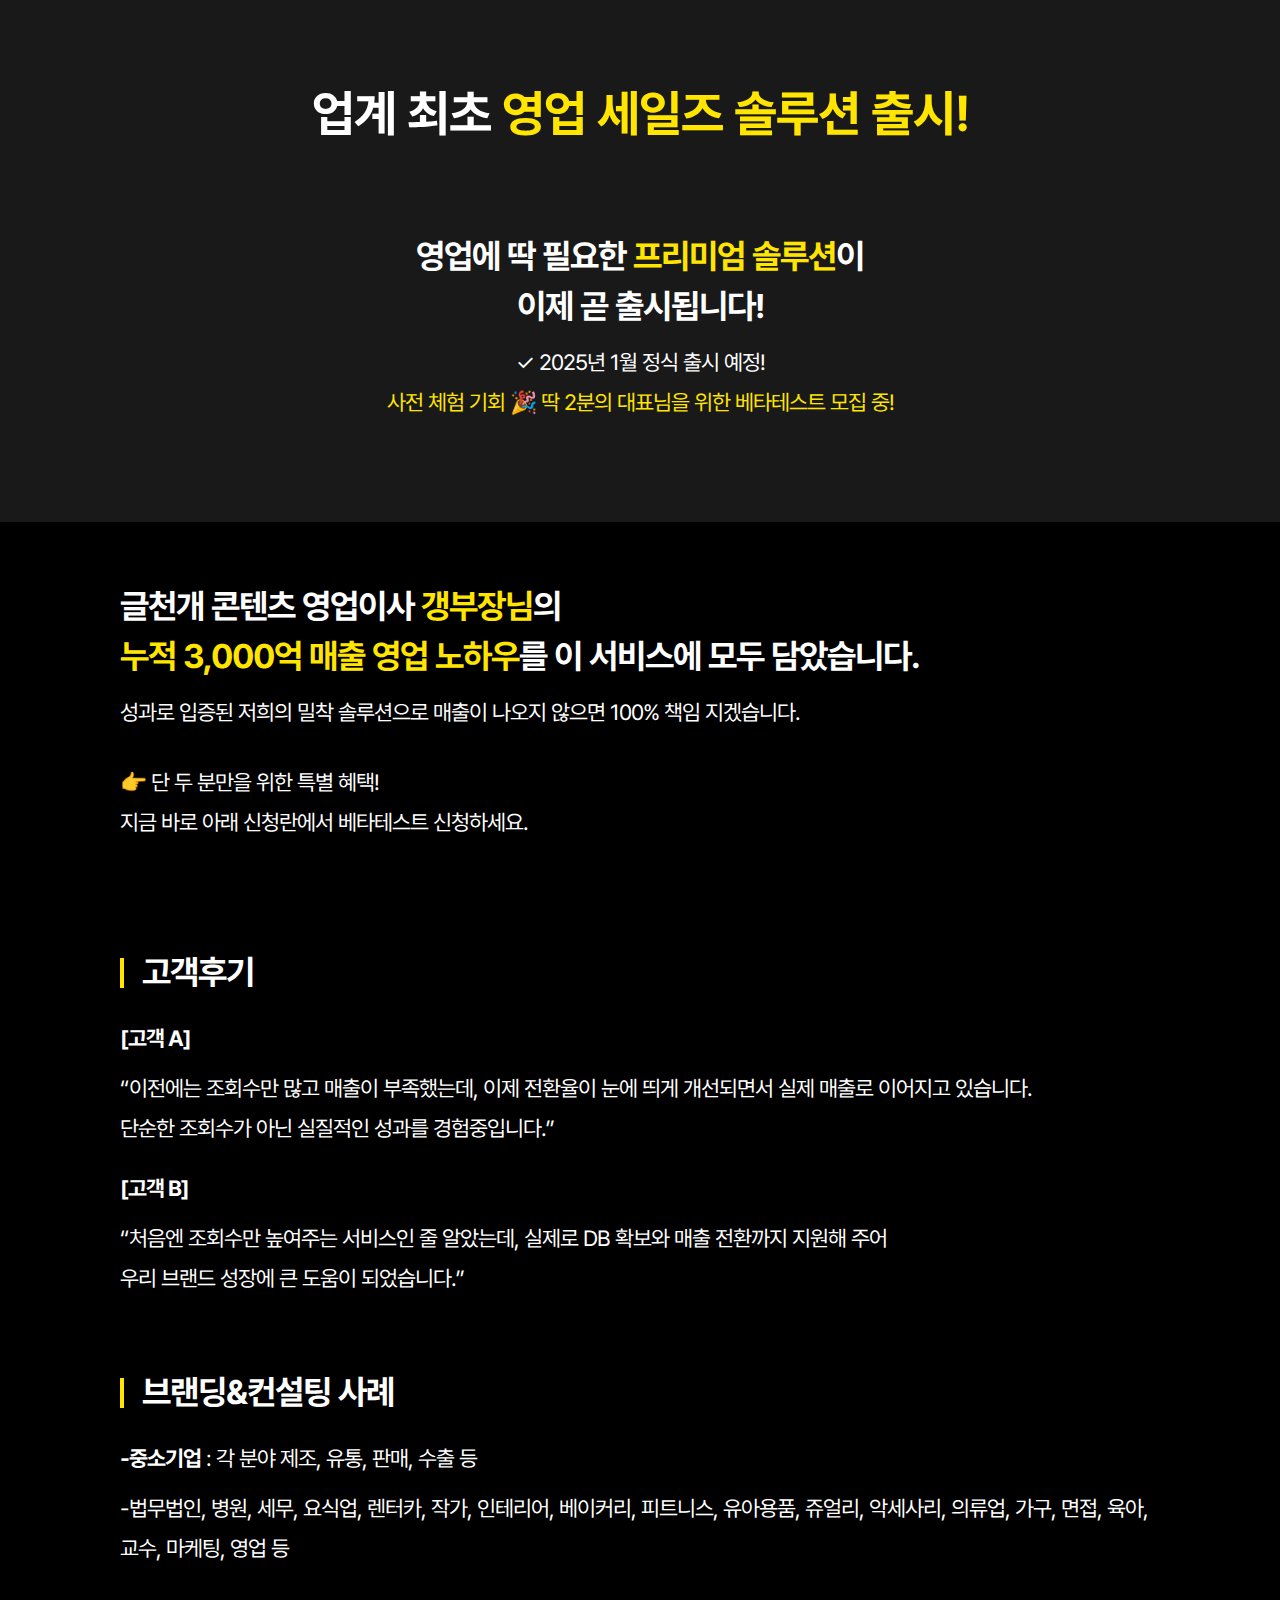
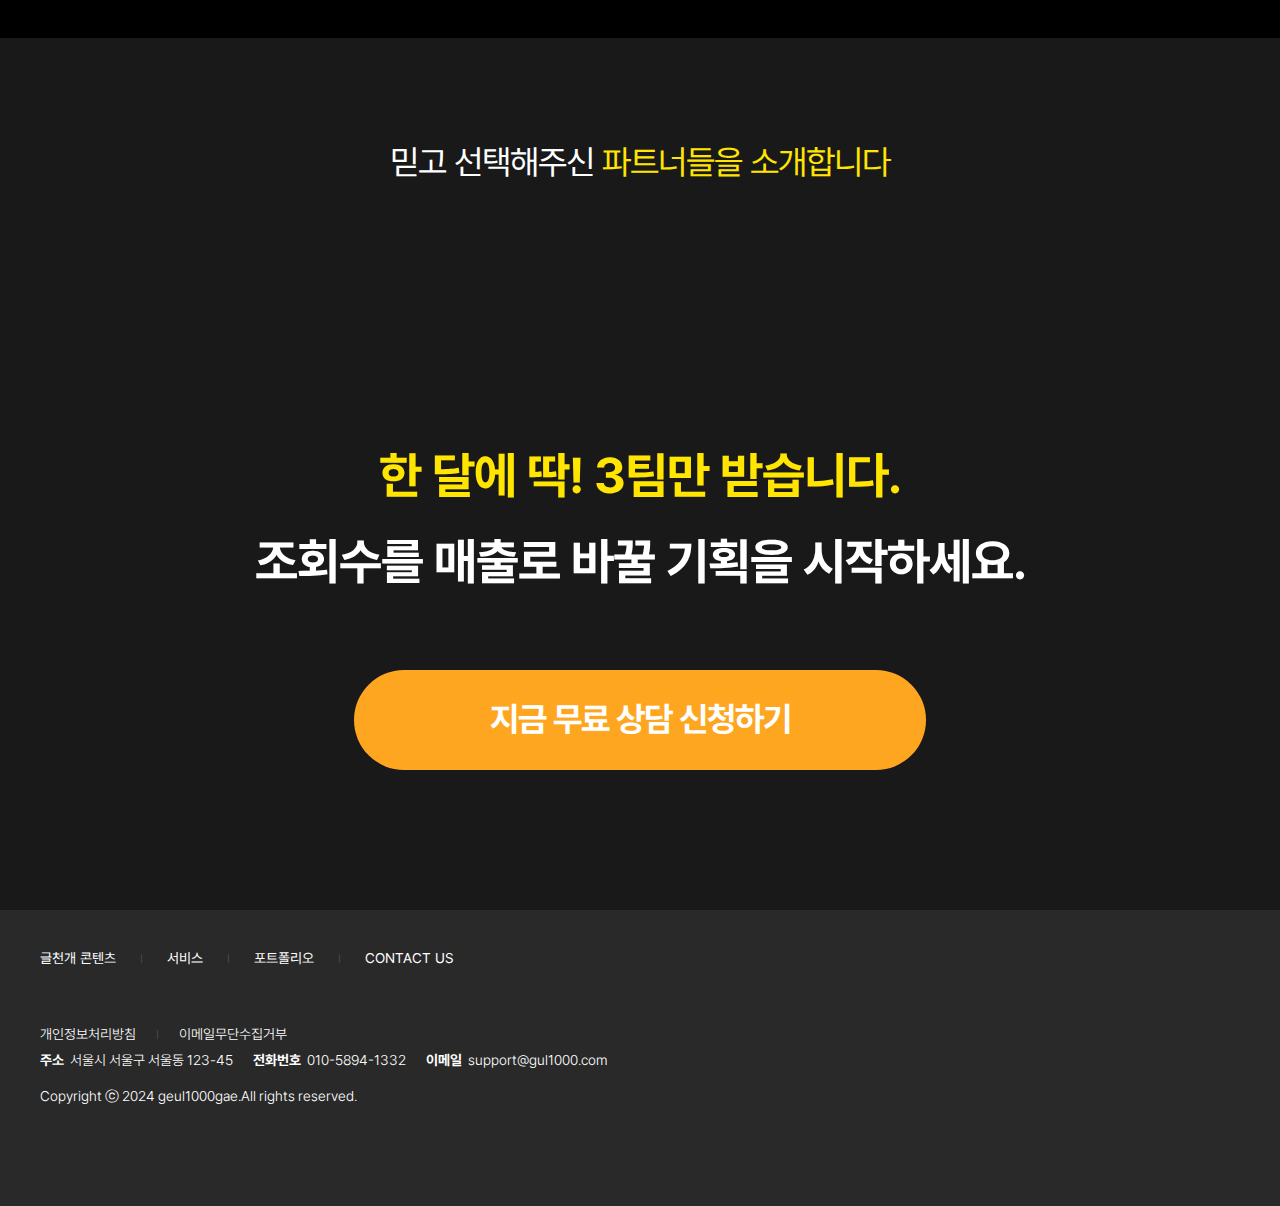
==== commit 8299d977: "수정" ====
--- a/index.html
+++ b/index.html
@@ -252,15 +252,15 @@
                         <span>“기획을 합니다 .ˮ</span>
                     </p>
                     <div class="logo-img-wrap mb-40">
-                        <img src="/imgs/index/main-logo.png" alt="" class="logo">
+                        <img src="/imgs/main-logo.png" alt="" class="logo">
                     </div>
                     <p class="txt-2 mb-50 al-ct">조회수만 높이는 것에 그치지 않고, 확실한 매출 전환을 만들어내는 기획을 제공합니다. <br>
                         단순한 영상 편집이 아닌, 매출 성장으로 이어지는 전략적 기획을 통해<br>
                         고객이 원하는 실질적인 성과를 추구한다는 점을 명확히 전달합니다.
                     </p>
                     <div class="txt-3-wrap mb-70">
-                        <div class="bg-le"><img src="/imgs/index/section1-img-le.png" alt=""></div>
-                        <div class="bg-ri"><img src="/imgs/index/section1-img-ri.png" alt=""></div>
+                        <div class="bg-le"><img src="/imgs/section1-img-le.png" alt=""></div>
+                        <div class="bg-ri"><img src="/imgs/section1-img-ri.png" alt=""></div>
                         <p class="txt-3 al-ct mb-10">3000만 조회수 달성!</p>
                         <p class="txt-4 al-ct"><span>유입 폭발</span> 시켜드립니다!</p>
                     </div>
@@ -445,7 +445,7 @@
                                 </a>
                             </li>
                             <li>
-                                <a href="">
+                                <a href="https://blog.naver.com/chibi52">
                                     <img src="https://write1000.s3.ap-northeast-2.amazonaws.com/imgs/index/marketing-img2.png" class="logo" alt="">
                                     <p class="title">블로그 마케팅</p>
                                     <div class="sub-title-wrap">
@@ -457,7 +457,7 @@
                                 </a>
                             </li>
                             <li>
-                                <a href="">
+                                <a href="https://cafe.naver.com/geul1000gae">
                                     <img src="https://write1000.s3.ap-northeast-2.amazonaws.com/imgs/index/marketing-img3.png" class="logo" alt="">
                                     <p class="title">카페 마케팅</p>
                                     <div class="sub-title-wrap">
@@ -481,7 +481,7 @@
                                 </a>
                             </li>
                             <li>
-                                <a href="">
+                                <a href="https://www.instagram.com/flyhighssc">
                                     <img src="https://write1000.s3.ap-northeast-2.amazonaws.com/imgs/index/marketing-img5.png" class="logo" alt="">
                                     <p class="title">인스타 마케팅</p>
                                     <div class="sub-title-wrap">
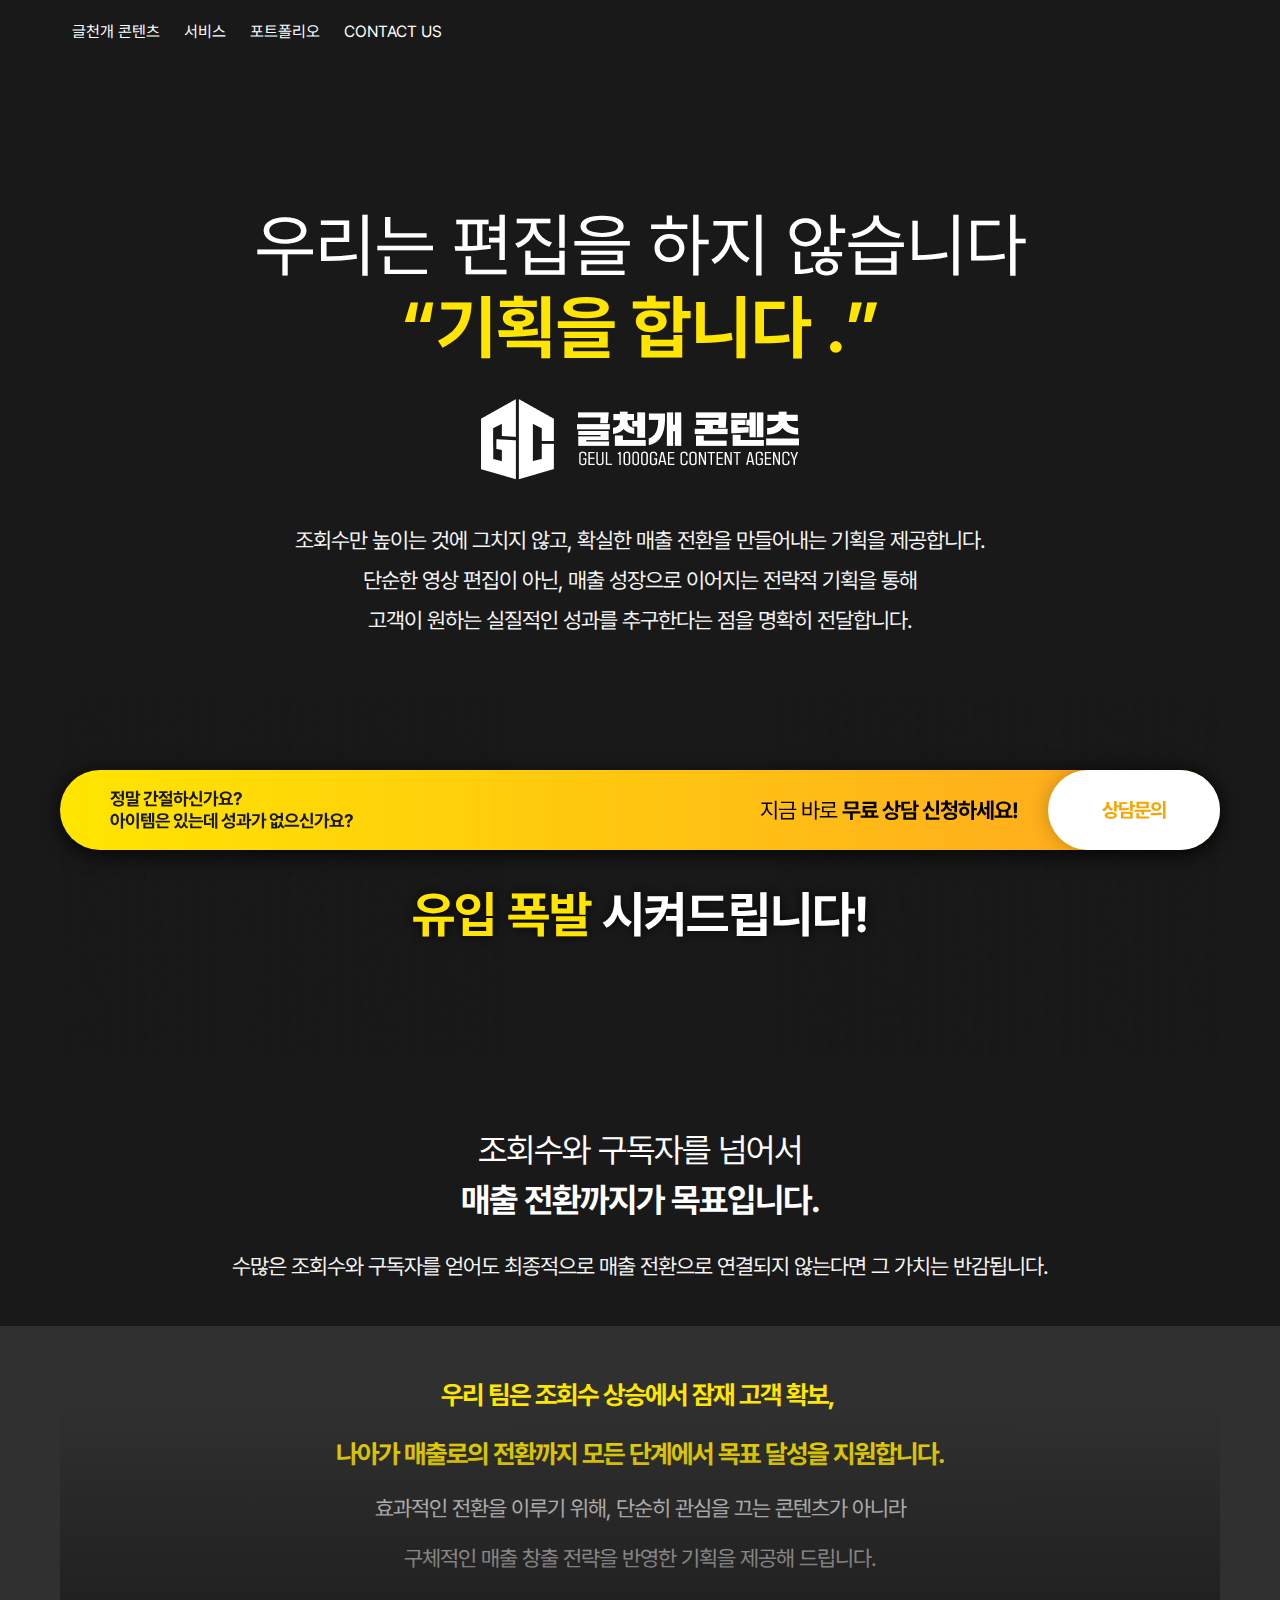
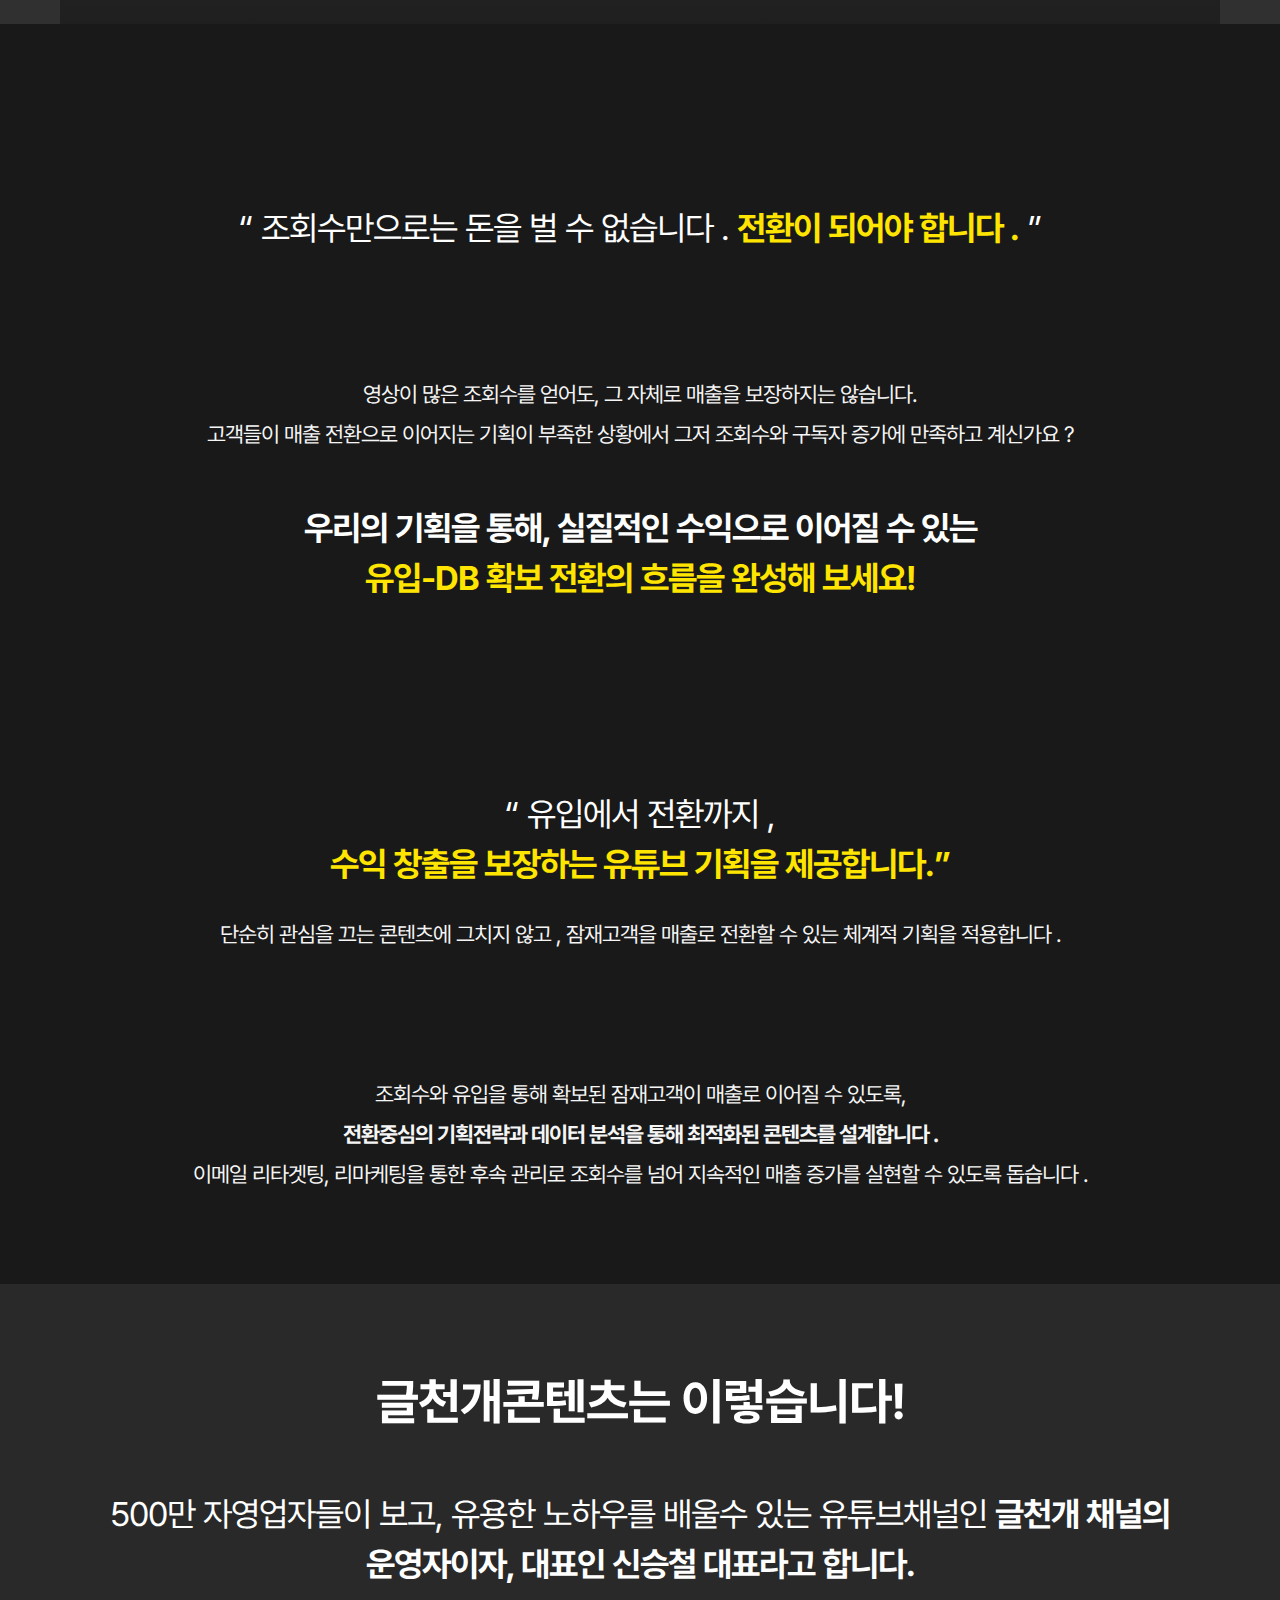
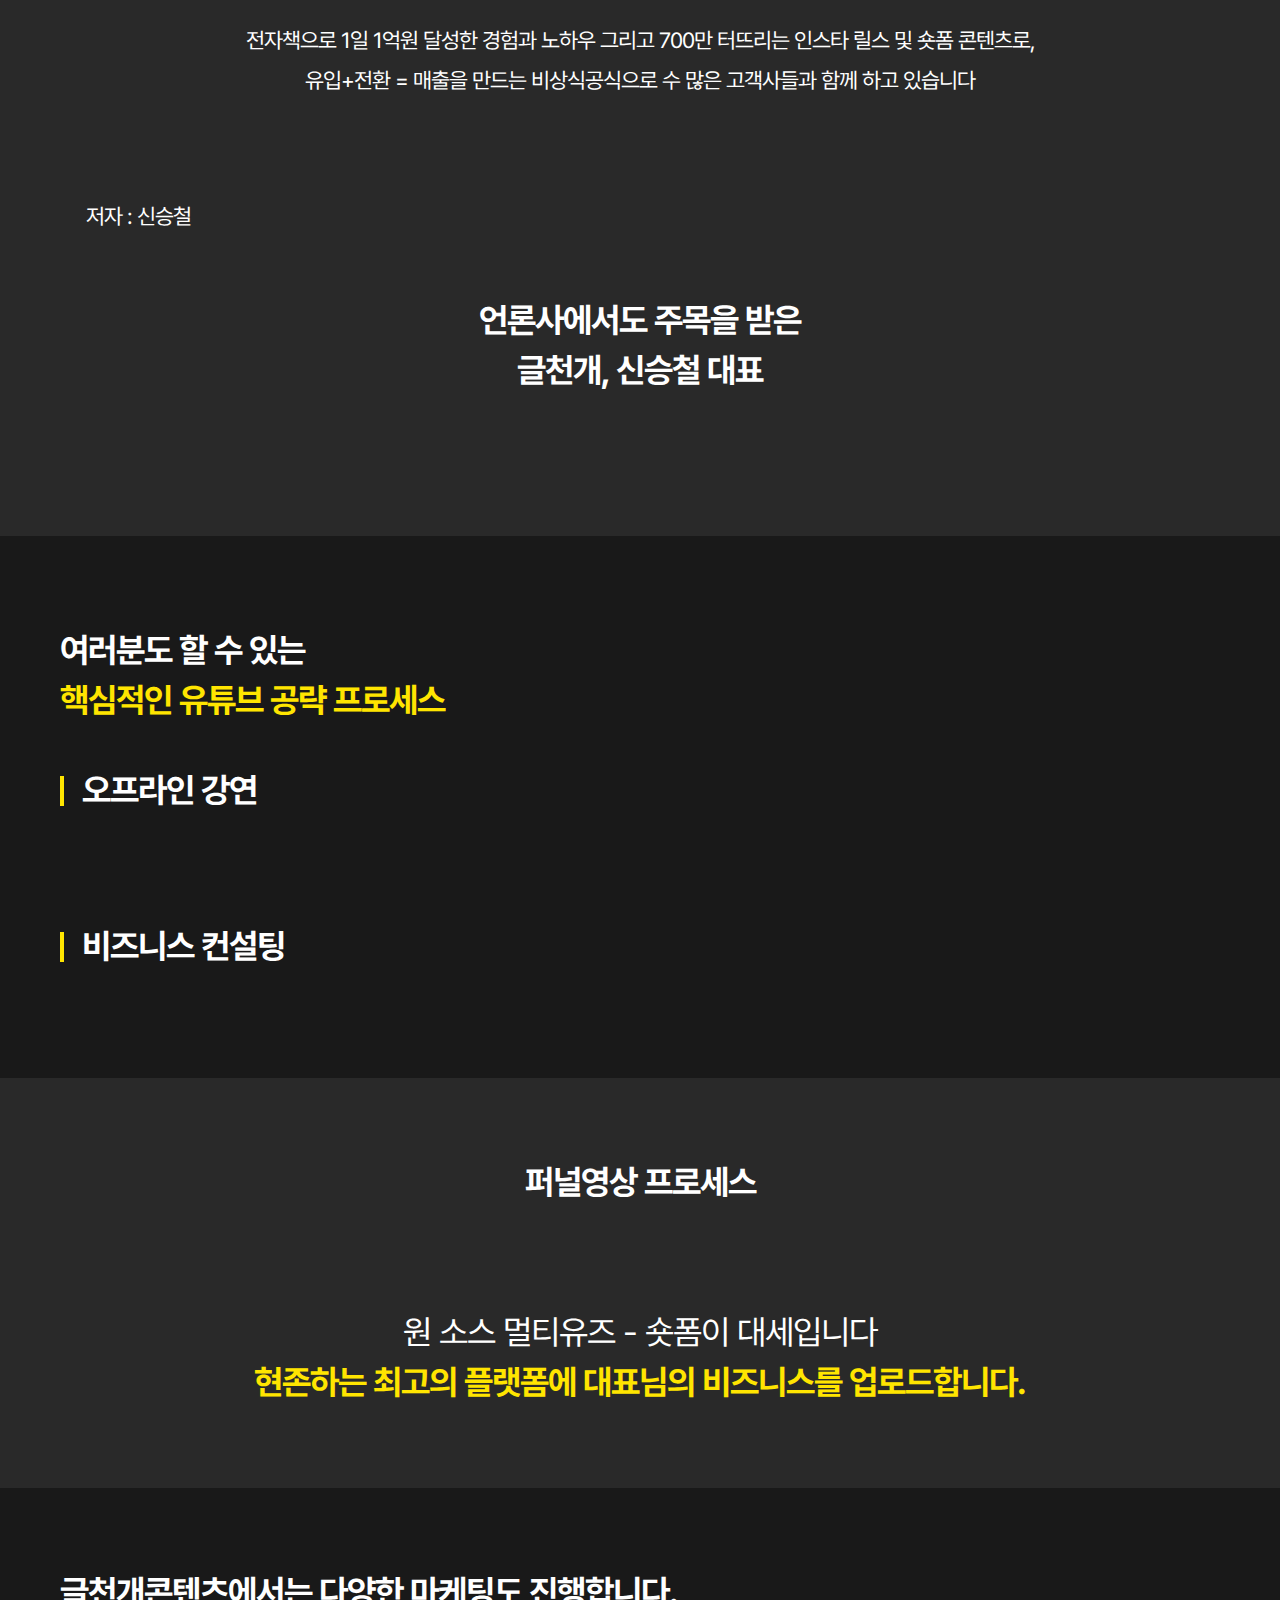
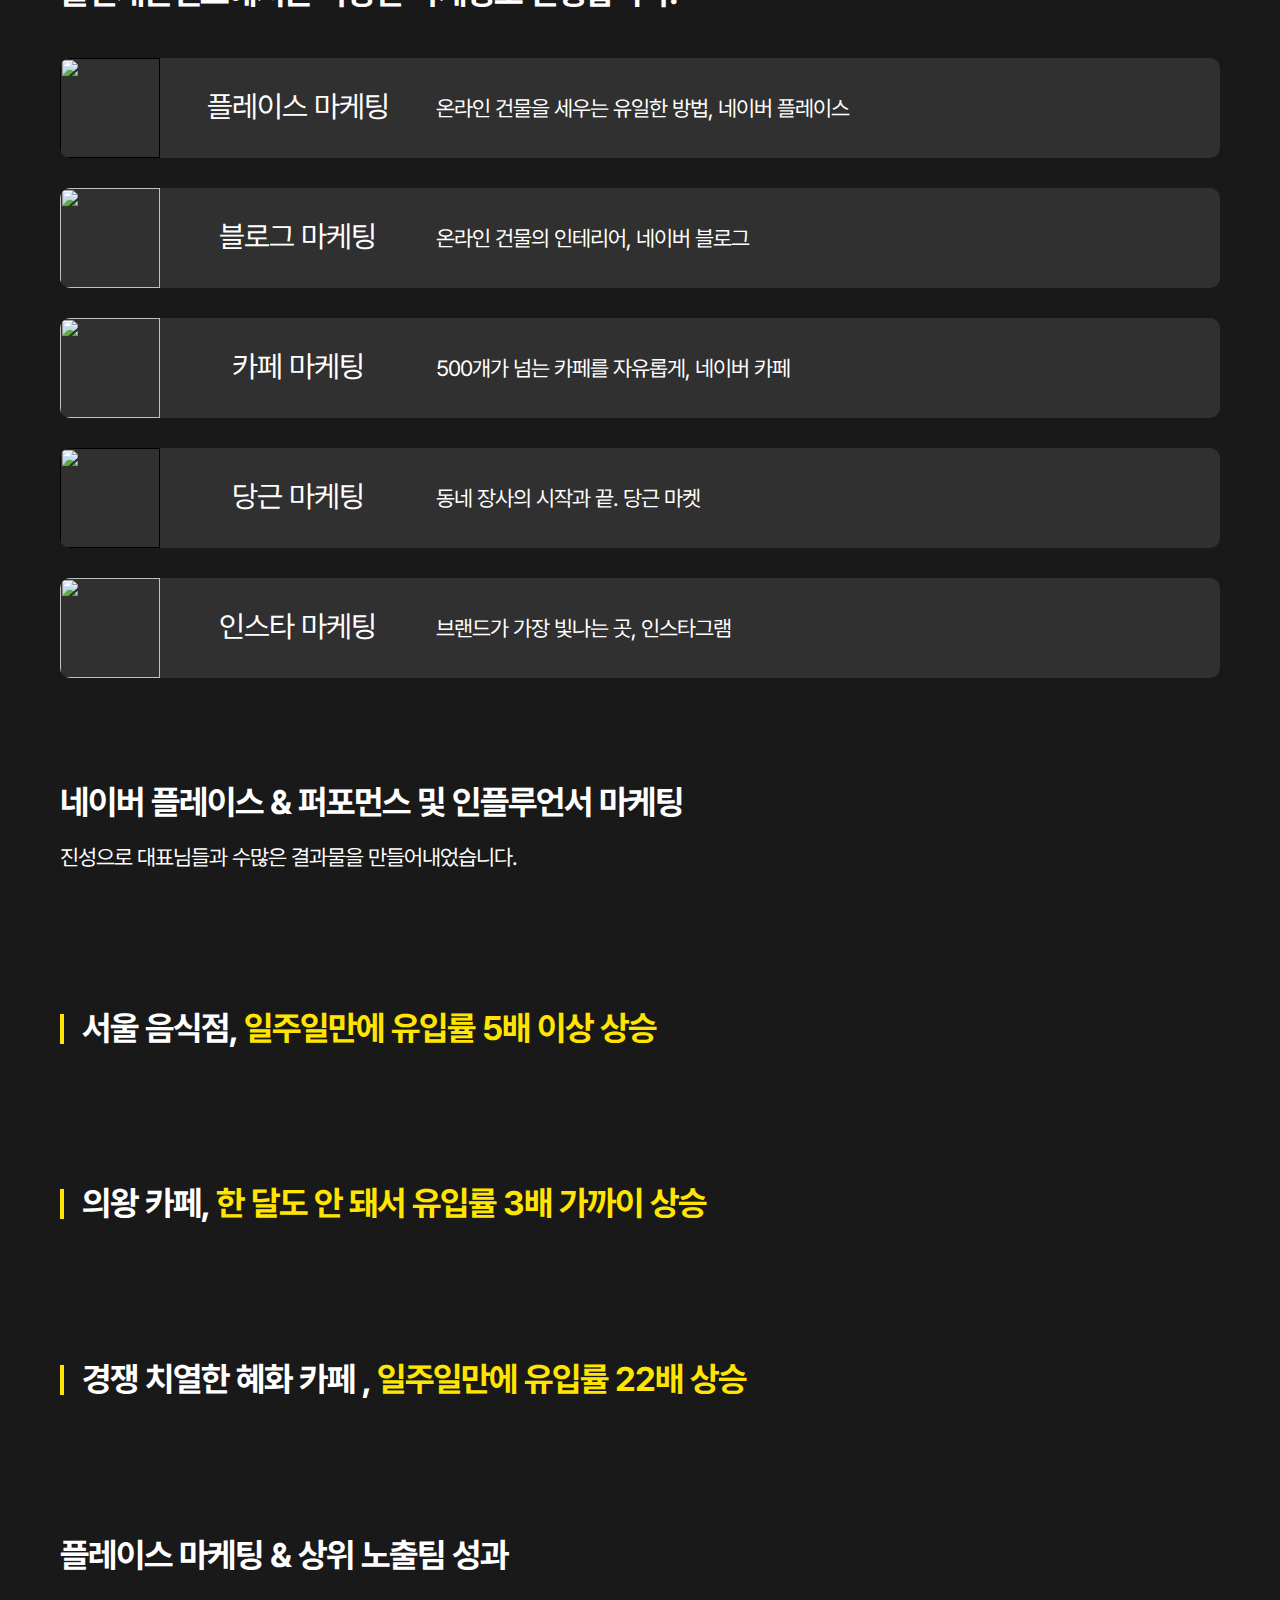
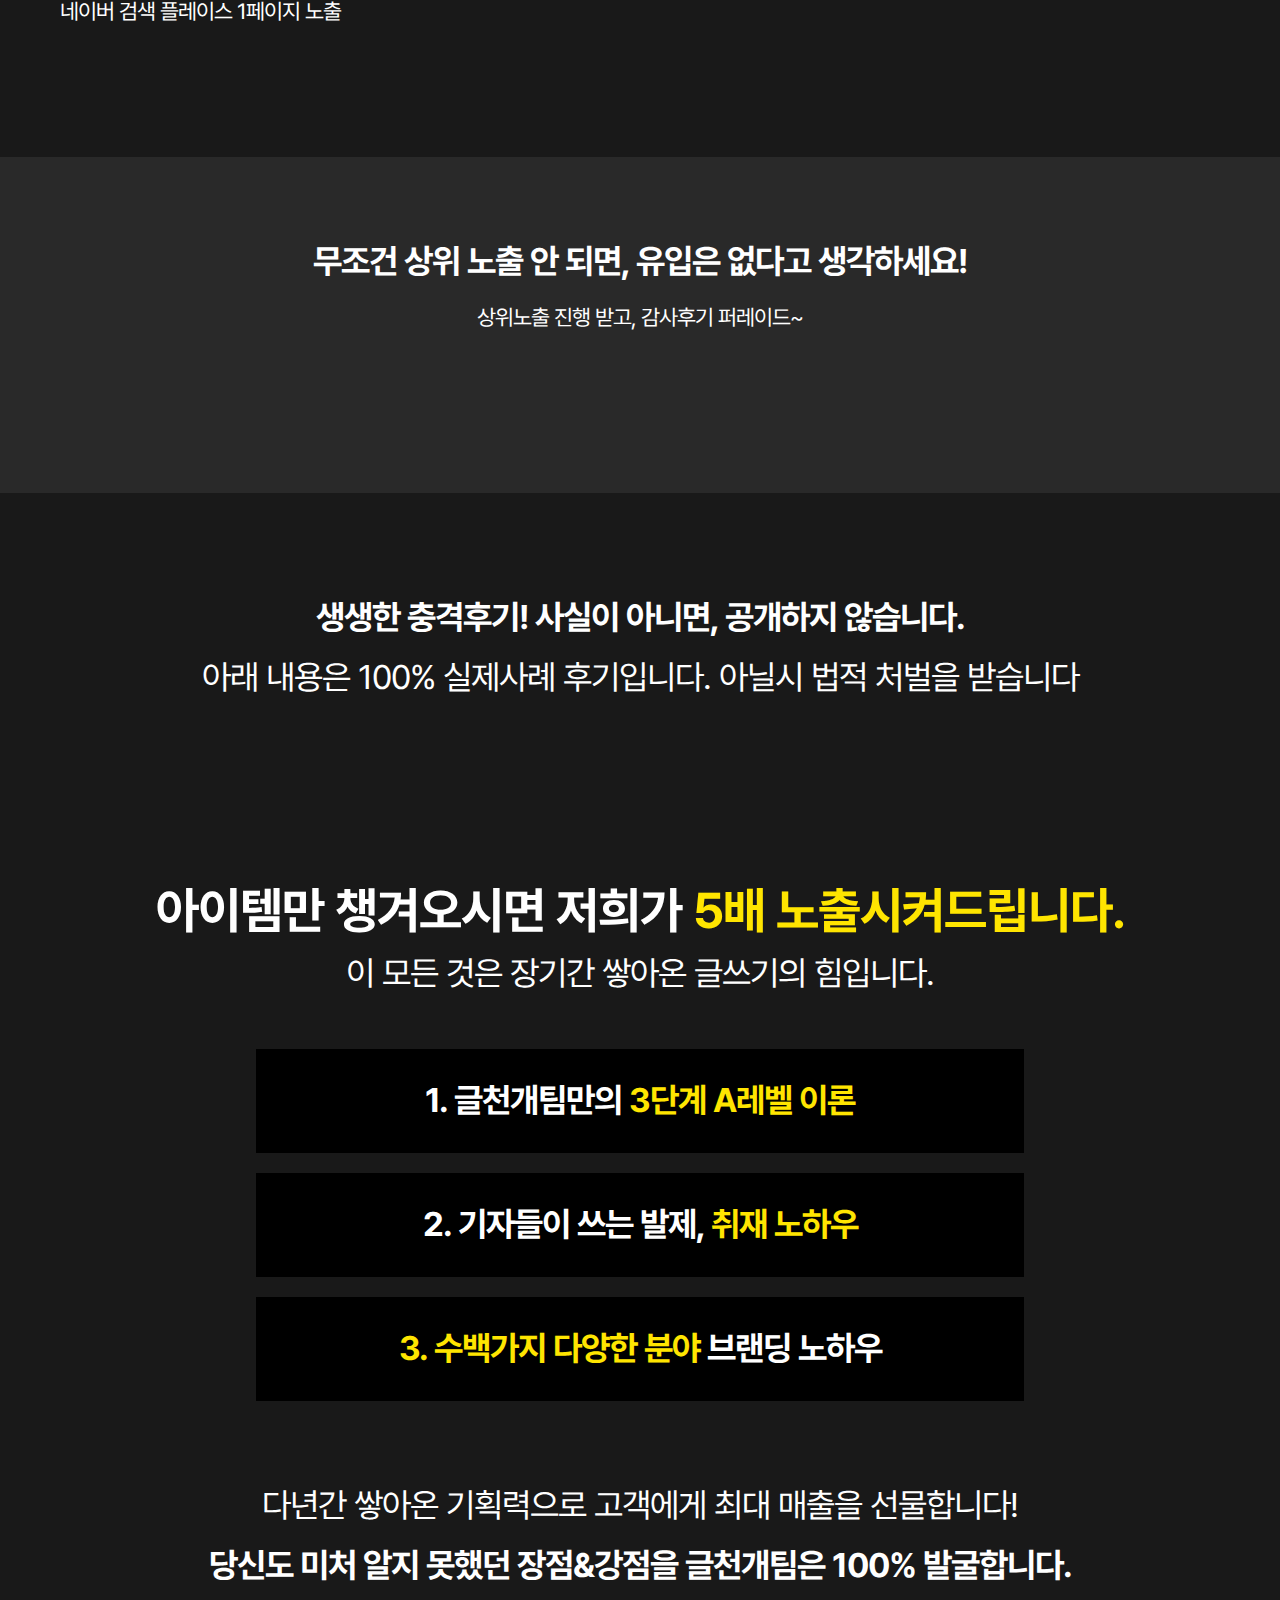
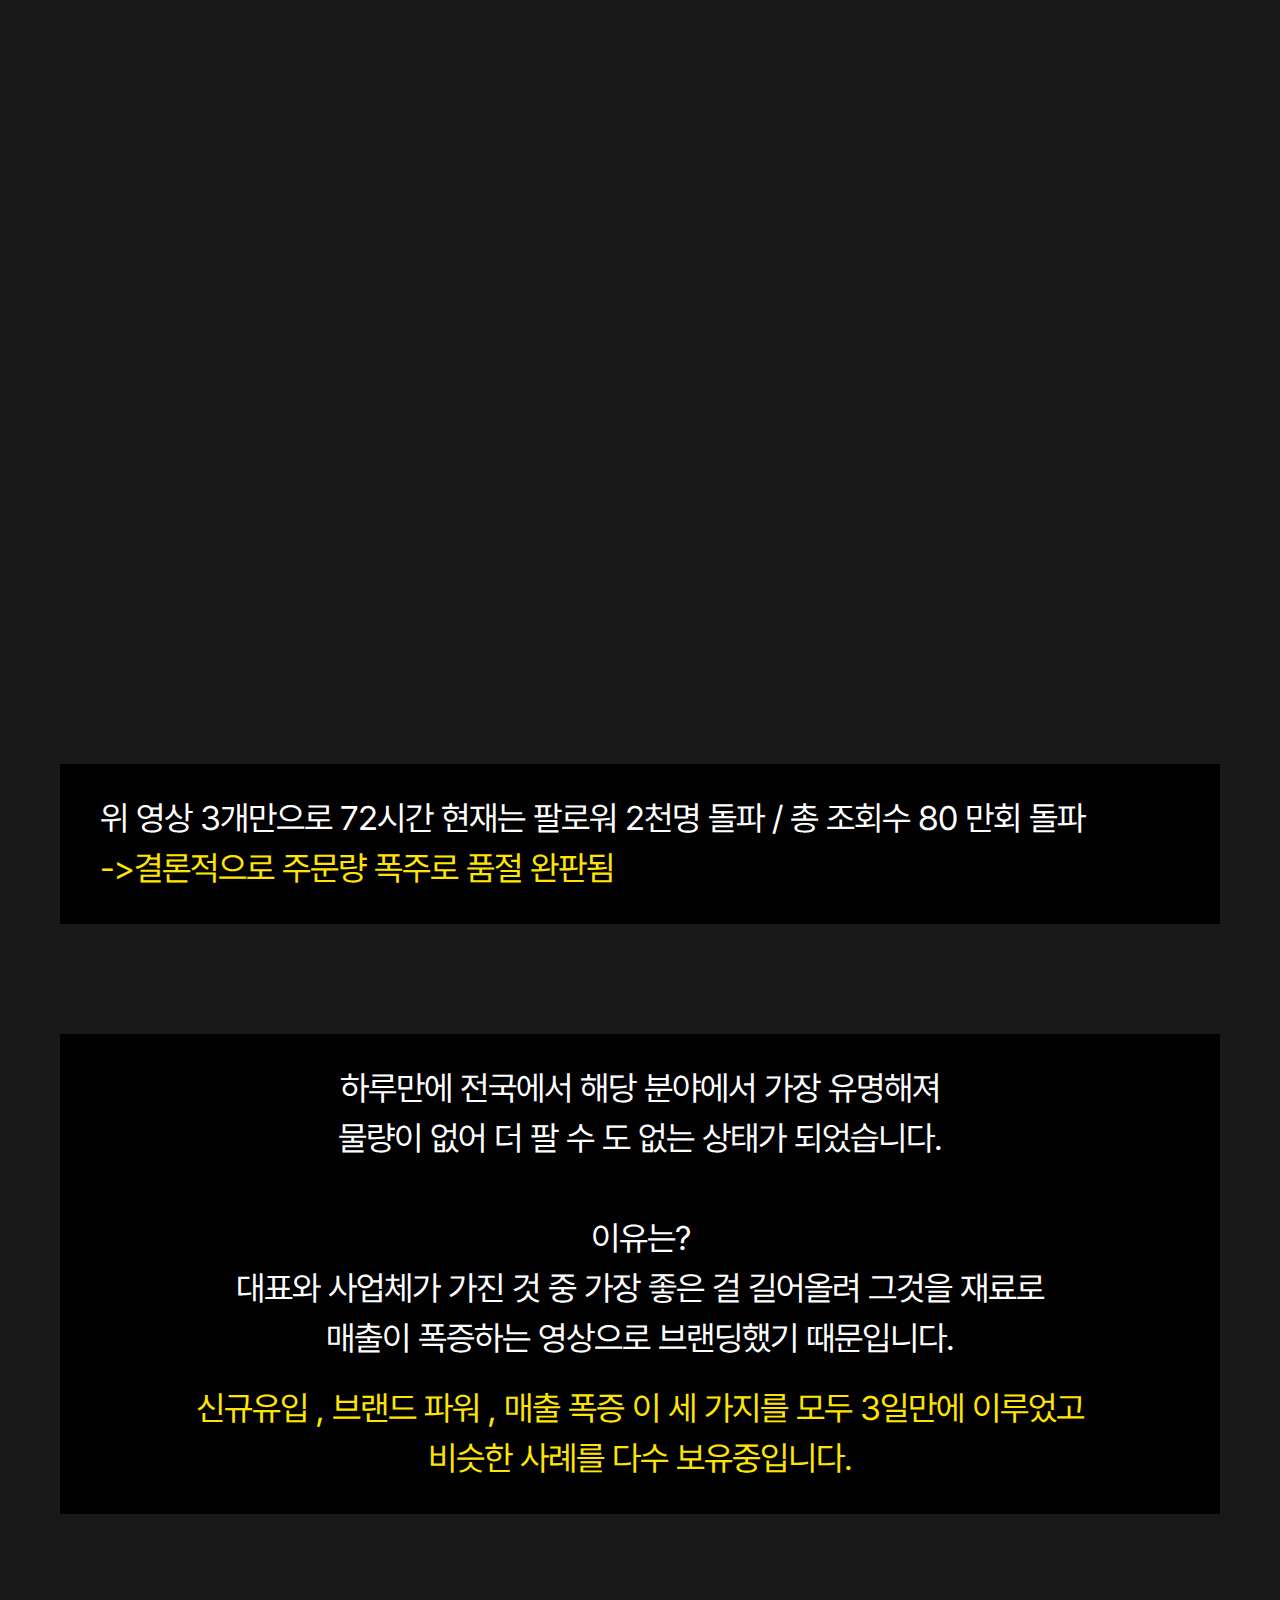
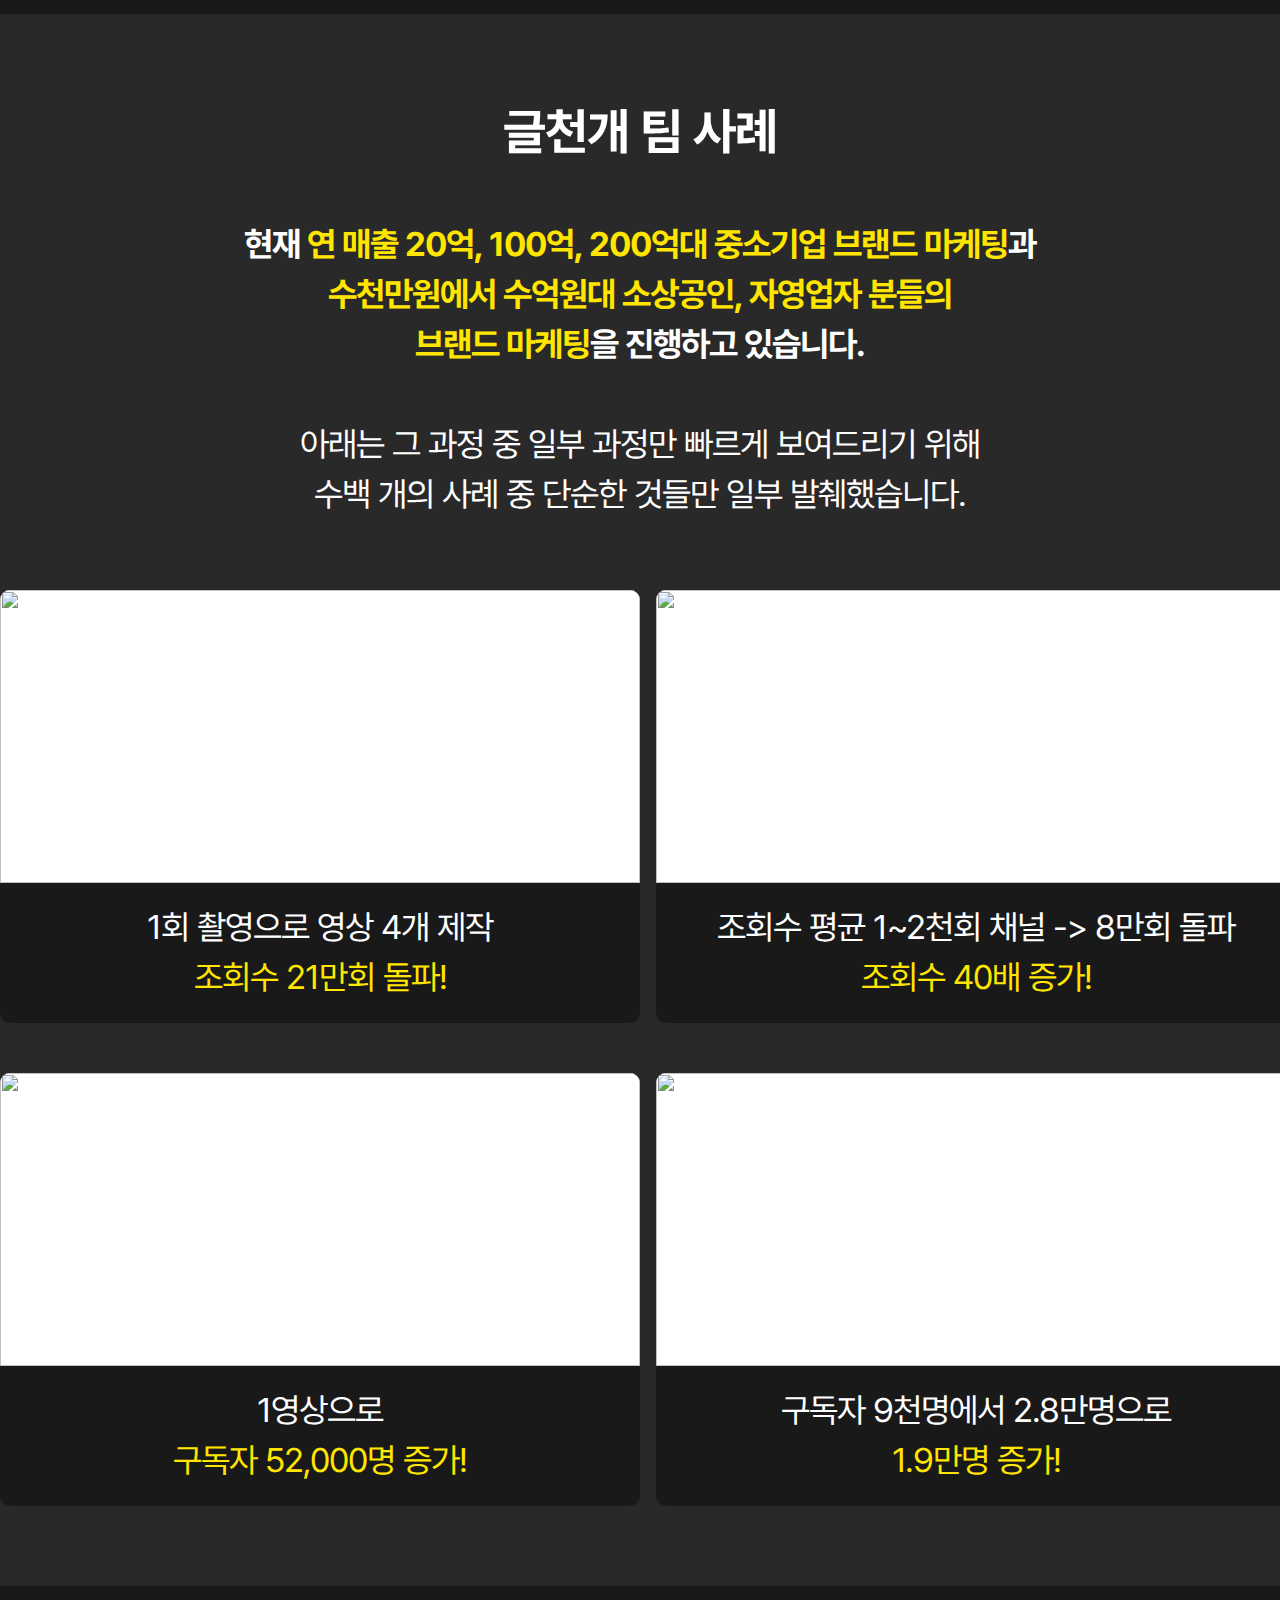
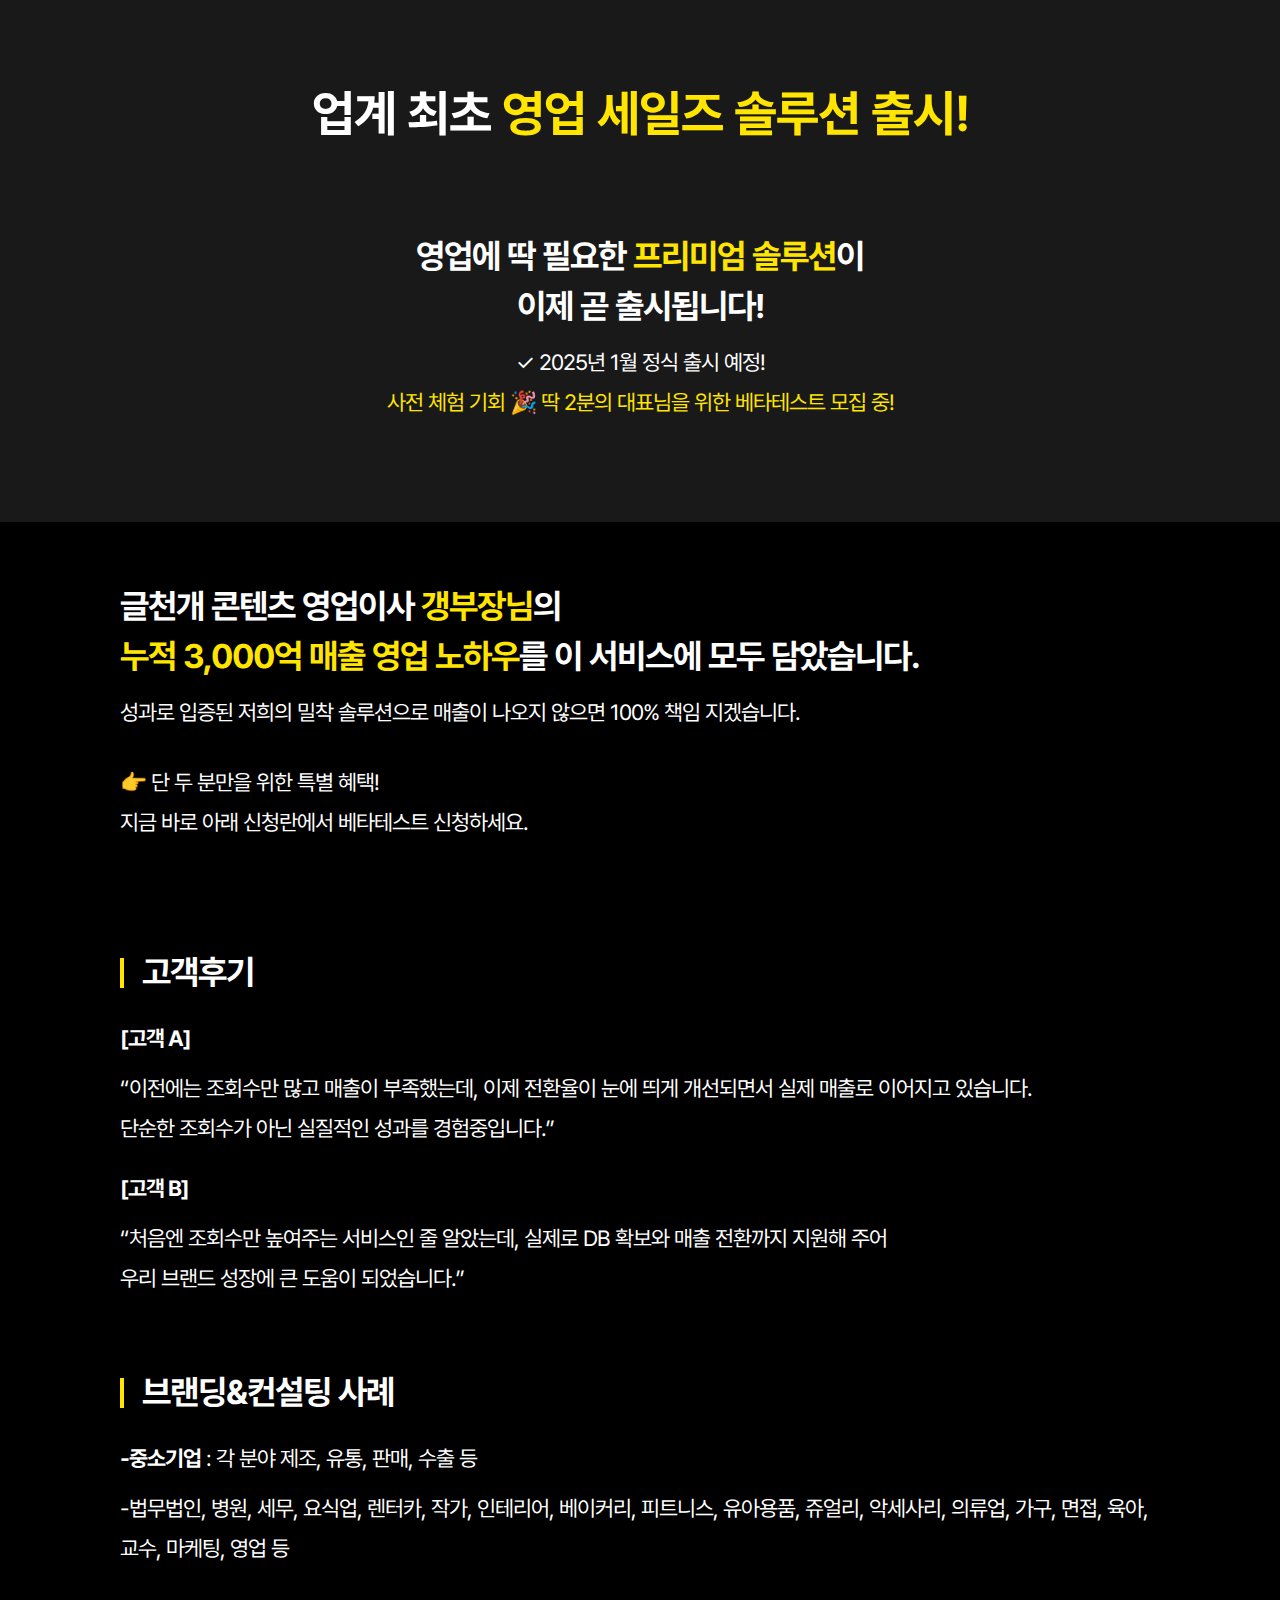
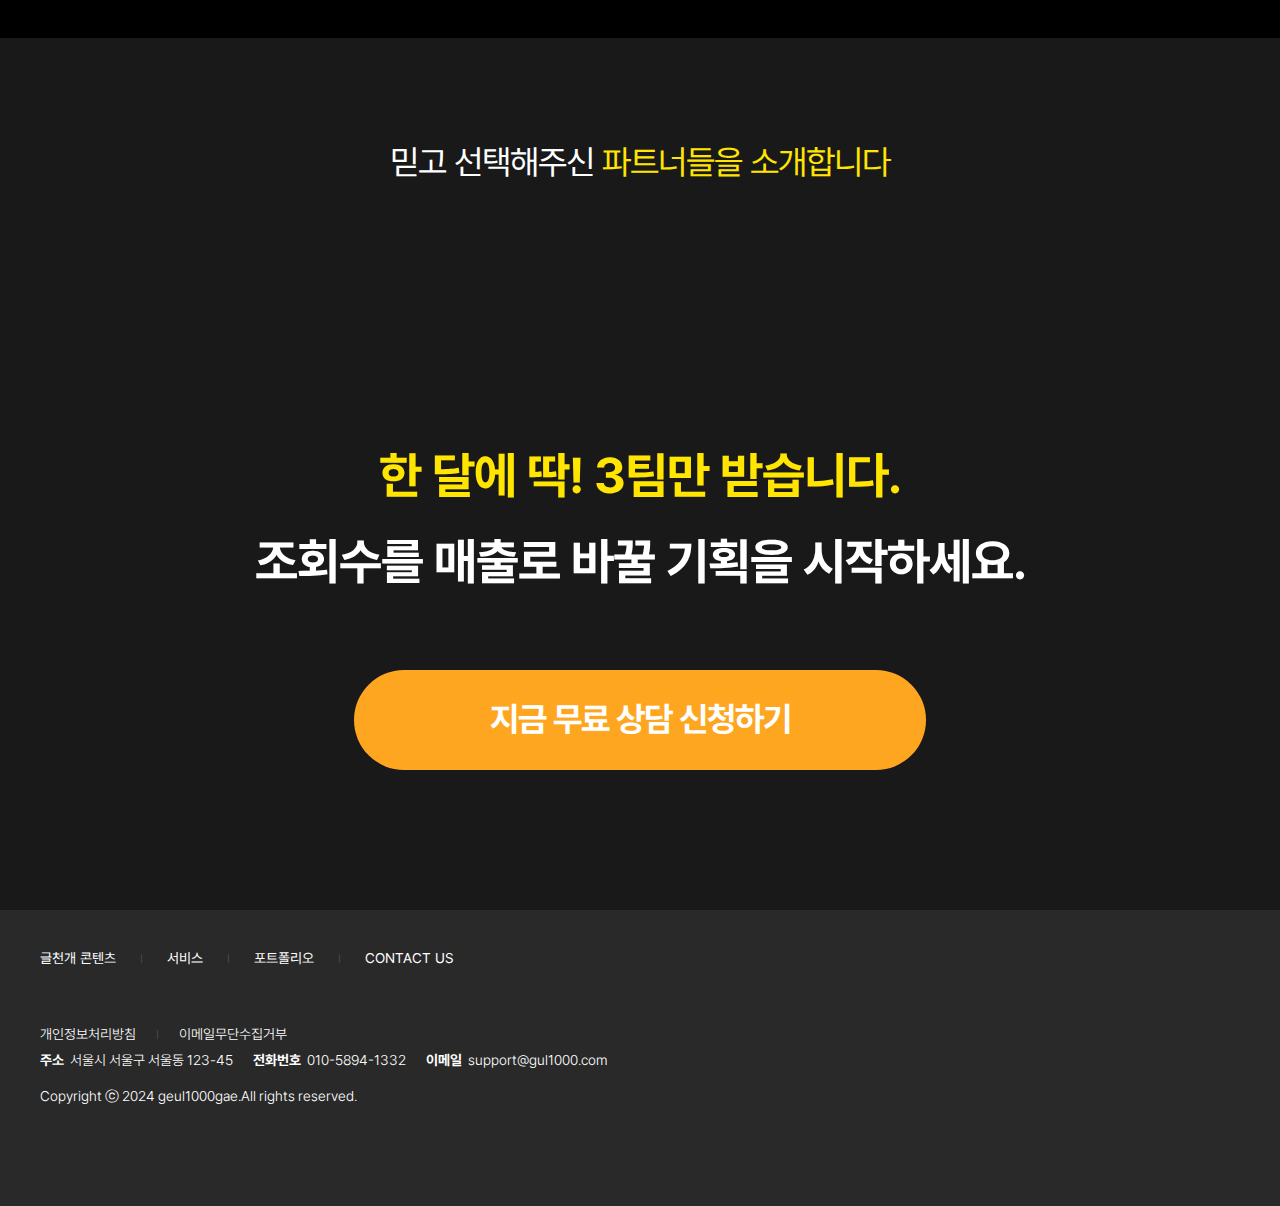
==== commit 5261bf91: "신정상담 바 추가" ====
--- a/index.html
+++ b/index.html
@@ -19,6 +19,7 @@
 <body>
 
     <style>
+        .cls_meditor_inner.content { margin: unset; width: auto; padding: unset; }
         .area-main { padding-top: 84px; }
         .area-main p { color: #fff; text-align: center; font-size: 22px; line-height: 1.82; letter-spacing: -1px; word-break: keep-all; }
         .area-main * { font-size: unset; font-weight: unset; }
@@ -242,10 +243,49 @@
                 transform: translateX(0);
             }
         }
+
+        .consultationInquiry-bar { width: 1160px; max-width: calc(100vw - 40px); height: 80px; display: flex; position: fixed; left: 50%; bottom: 50px; transform: translateX(-50%); border-radius: 100px; box-shadow: 0 4px 20px 0 rgba(0, 0, 0, 0.8); background: linear-gradient(90deg, rgba(255,229,0,1) 0%, rgba(255,166,33,1) 100%); z-index: 10; }
+        .consultationInquiry-bar .title-wrap { width: calc(100% - 172px); display: flex; justify-content: space-between; align-items: center; padding: 16px 30px 16px 50px; }
+        .consultationInquiry-bar .title-wrap .title-wrap-le { font-size: 18px; font-weight: bold; line-height: 1.22; letter-spacing: -1px; color: #191919; }
+        .consultationInquiry-bar .title-wrap .title-wrap-ri { display: flex; }
+        .consultationInquiry-bar .title-wrap .title-wrap-ri p { font-size: 22px; letter-spacing: -1px; color: #000; }
+        .consultationInquiry-bar .title-wrap .title-wrap-ri span { font-weight: bold; }
+        .consultationInquiry-bar .btn-wrap { width: 172px; }
+        .consultationInquiry-bar .btn-wrap > a { width: 100%; height: 100%; display: flex; justify-content: center; align-items: center; border-radius: 100px; box-shadow: 0 0 20px 0 rgba(0, 0, 0, 0.24); background-color: #fff;  font-size: 20px; font-weight: bold; color: #f7a300; letter-spacing: -1px; }
+        @media screen and (max-width:968px) {
+            .consultationInquiry-bar { height: 48px; bottom: 10px; }
+            .consultationInquiry-bar .title-wrap { padding: 20px; width: calc(100% - 100px); }
+            .consultationInquiry-bar .title-wrap .title-wrap-le { font-size: 12px; }
+            /* .consultationInquiry-bar .title-wrap .title-wrap-le { display: none; } */
+            .consultationInquiry-bar .title-wrap .title-wrap-ri p { font-size: 14px; }
+            .consultationInquiry-bar .btn-wrap { width: 100px; }
+            .consultationInquiry-bar .btn-wrap > a { font-size: 16px; }
+        }
+        @media screen and (max-width:680px) {
+            .consultationInquiry-bar .title-wrap .title-wrap-le { display: none; }
+        }
+
     </style>
 
     <div class="contents-wrap">
         <div class="area-main">
+
+            <div class="consultationInquiry-bar">
+                <div class="title-wrap">
+                    <div class="title-wrap-le">
+                        정말 간절하신가요? <br>
+                        아이템은 있는데 성과가 없으신가요?
+                    </div>
+                    <div class="title-wrap-ri">
+                        <p>지금 바로 <span> 무료 상담 신청하세요!</span></p>
+                        <i class="xi-arrow-right"></i>
+                    </div>
+                </div>
+                <div class="btn-wrap">
+                    <a href="/form/add.php?M2_IDX=33383">상담문의</a>
+                </div>
+            </div>
+
             <div class="section1 pt-120 ptm-40">
                 <div class="content">
                     <p class="txt-1 mb-30 al-ct">우리는 편집을 하지 않습니다 <br>
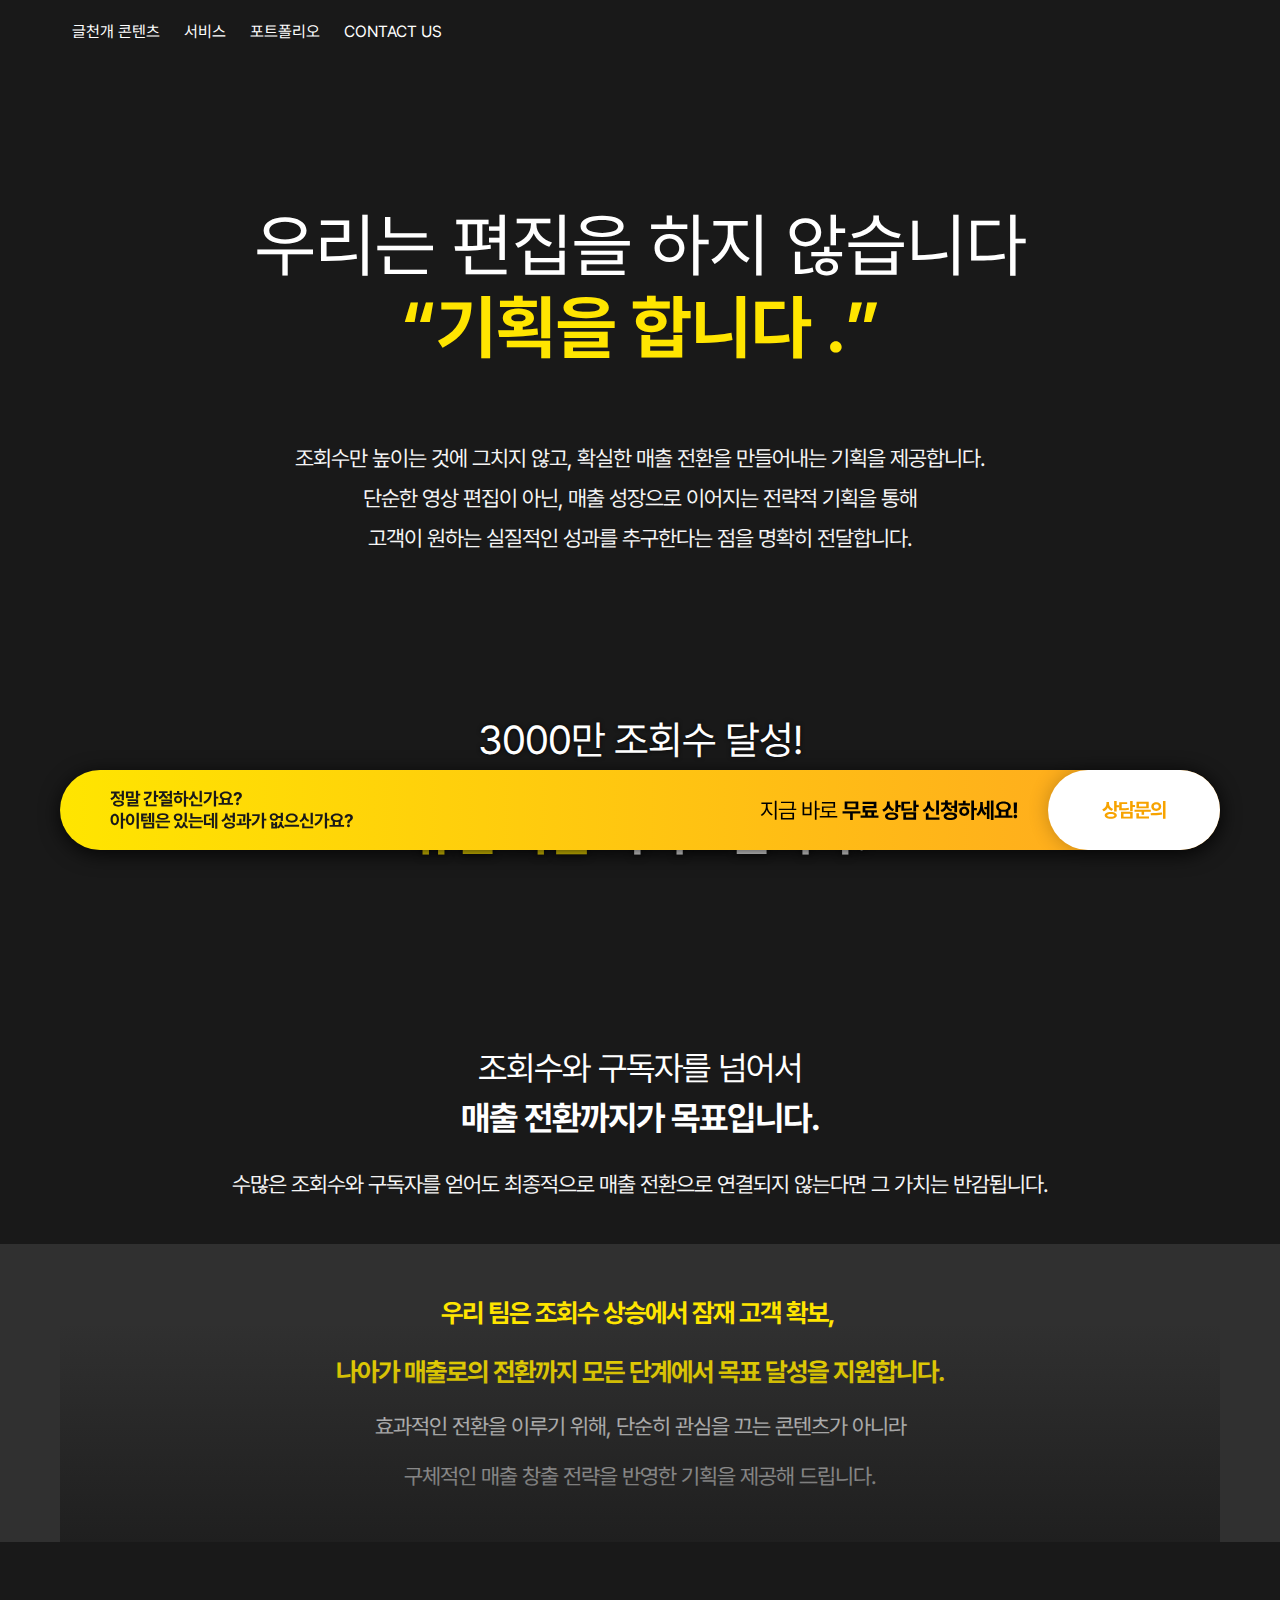
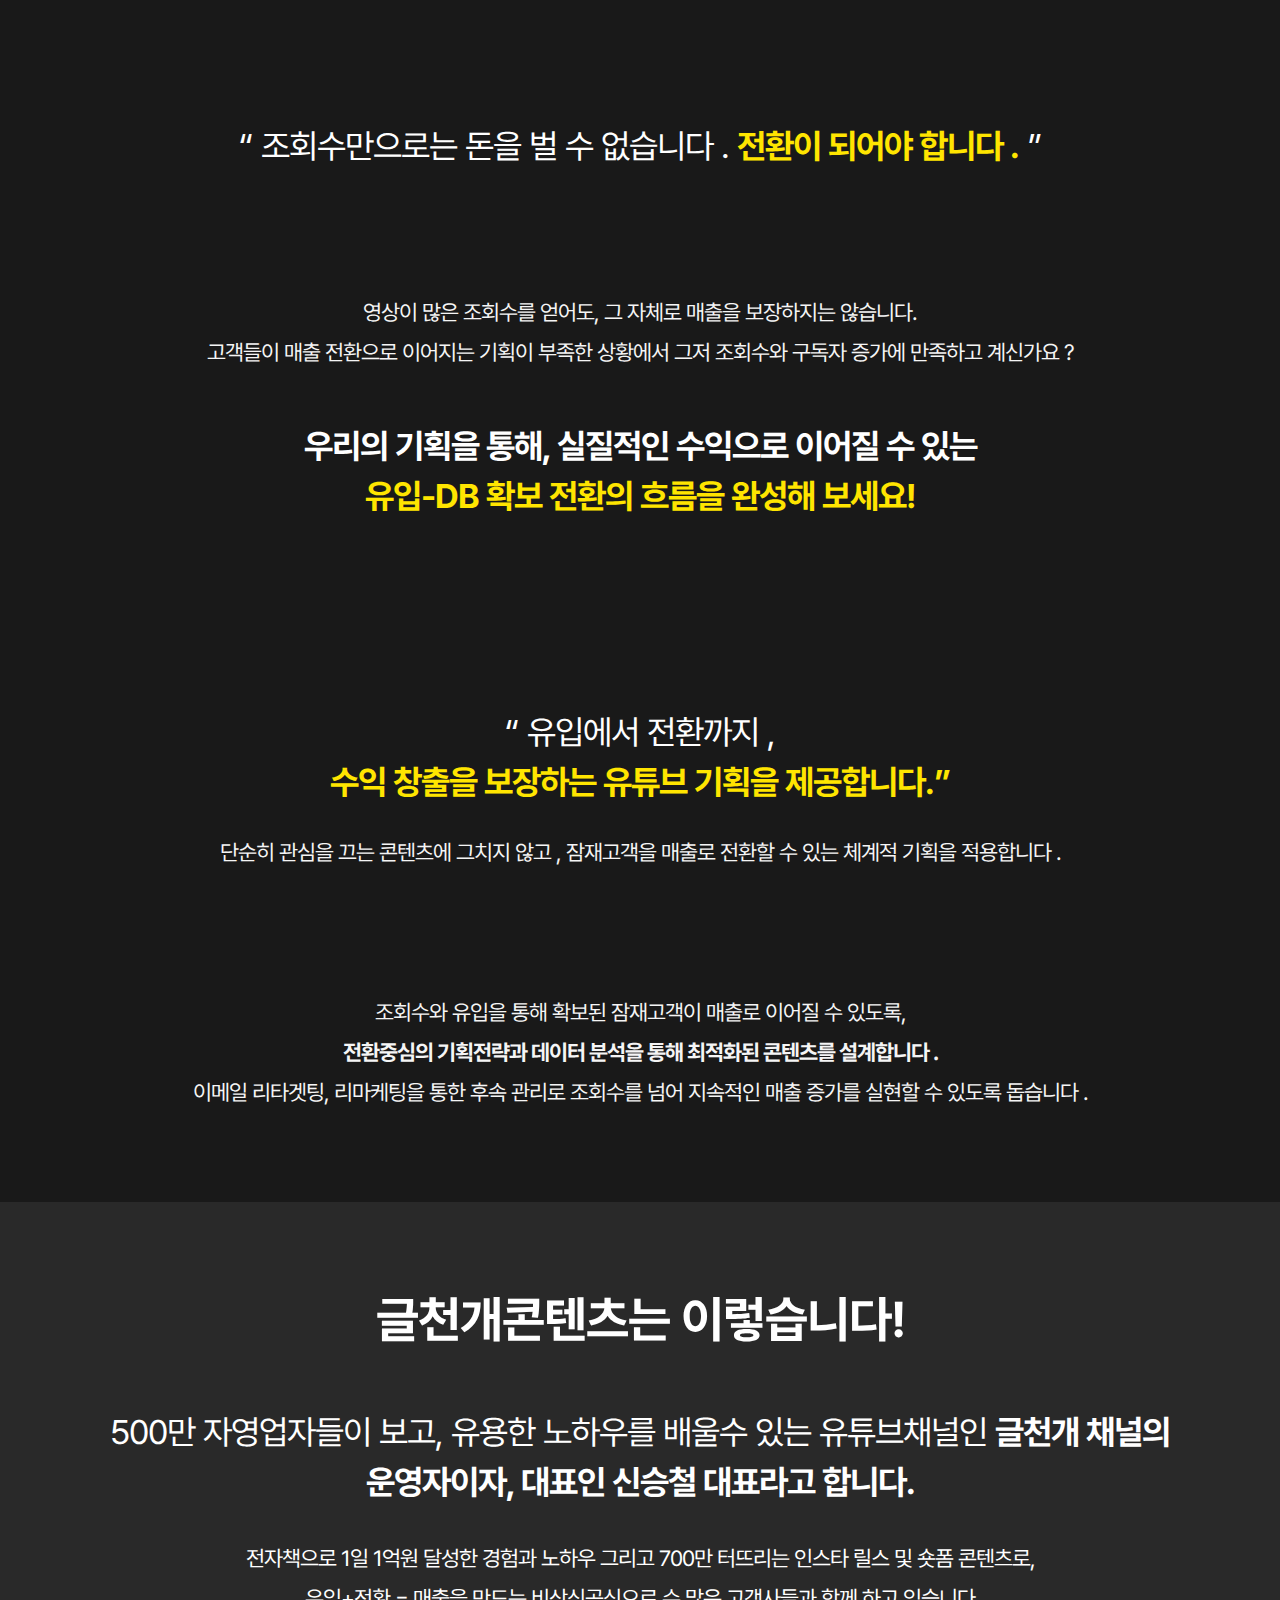
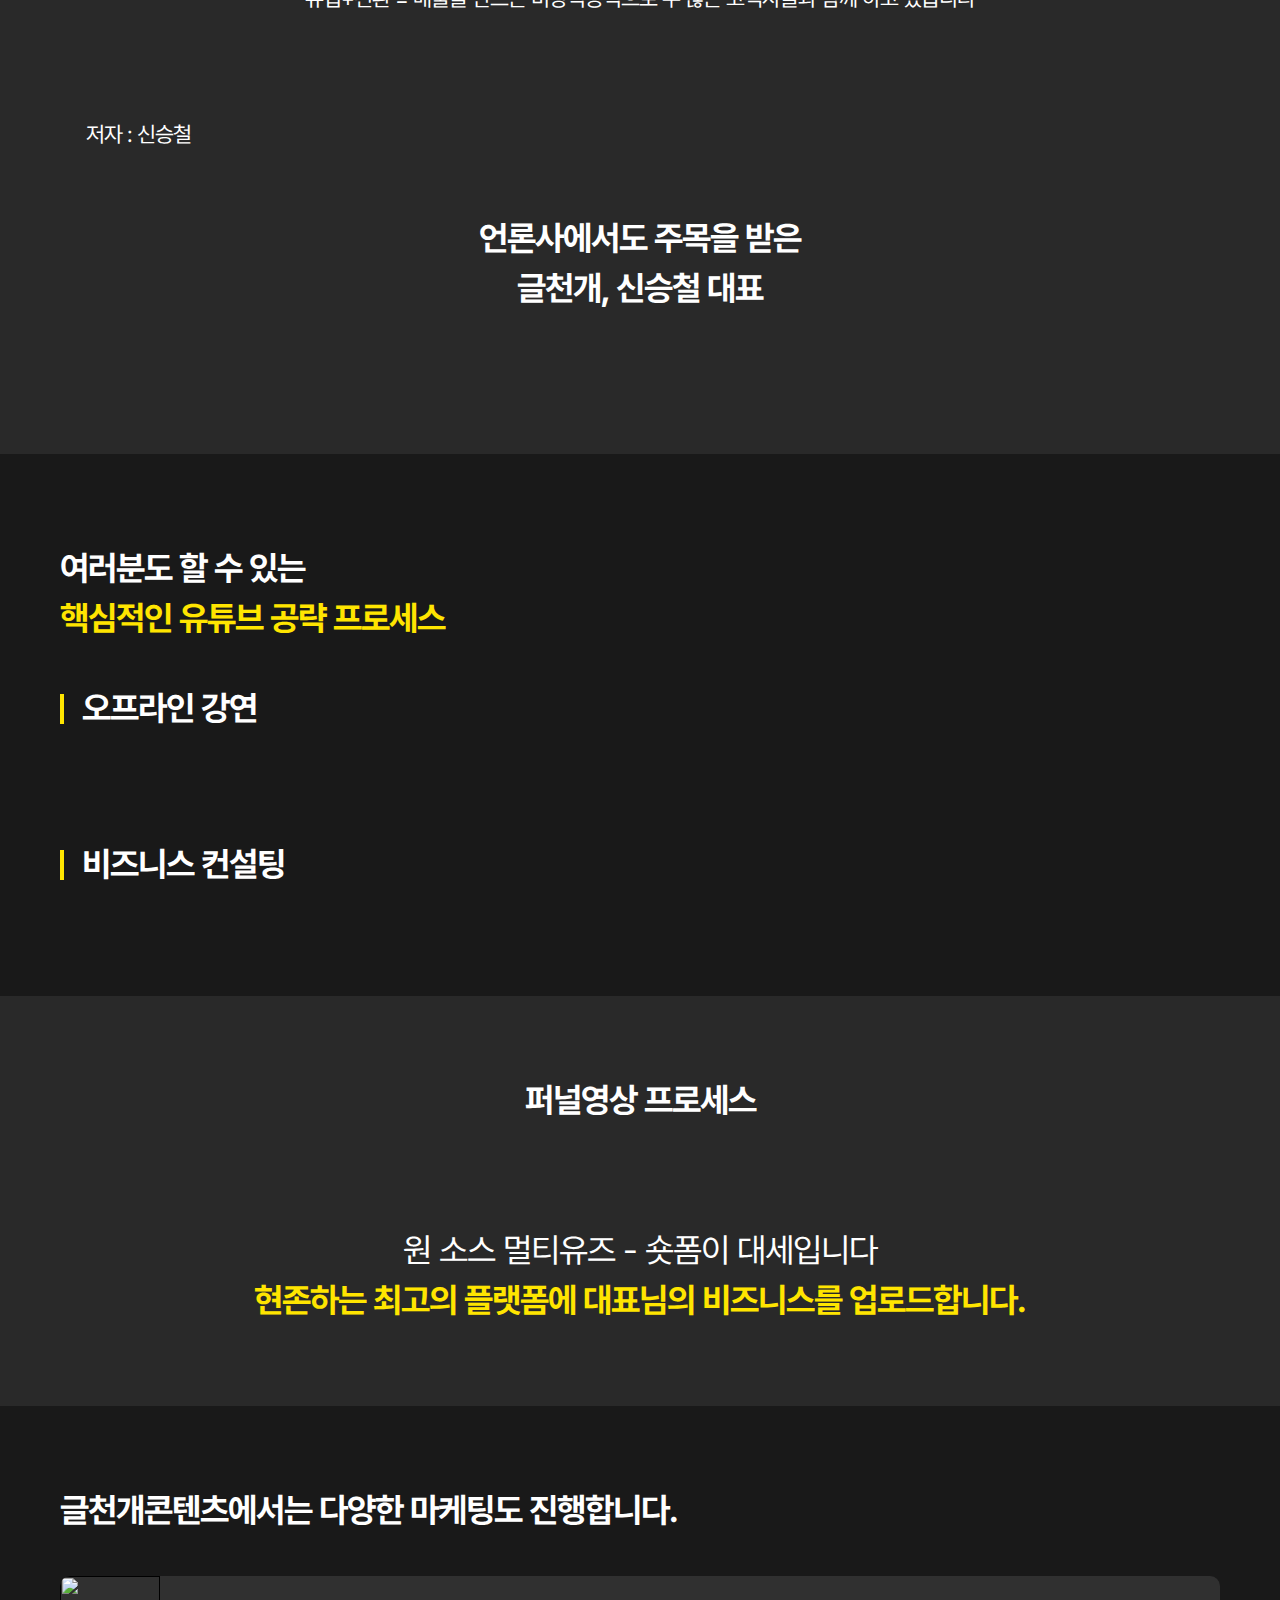
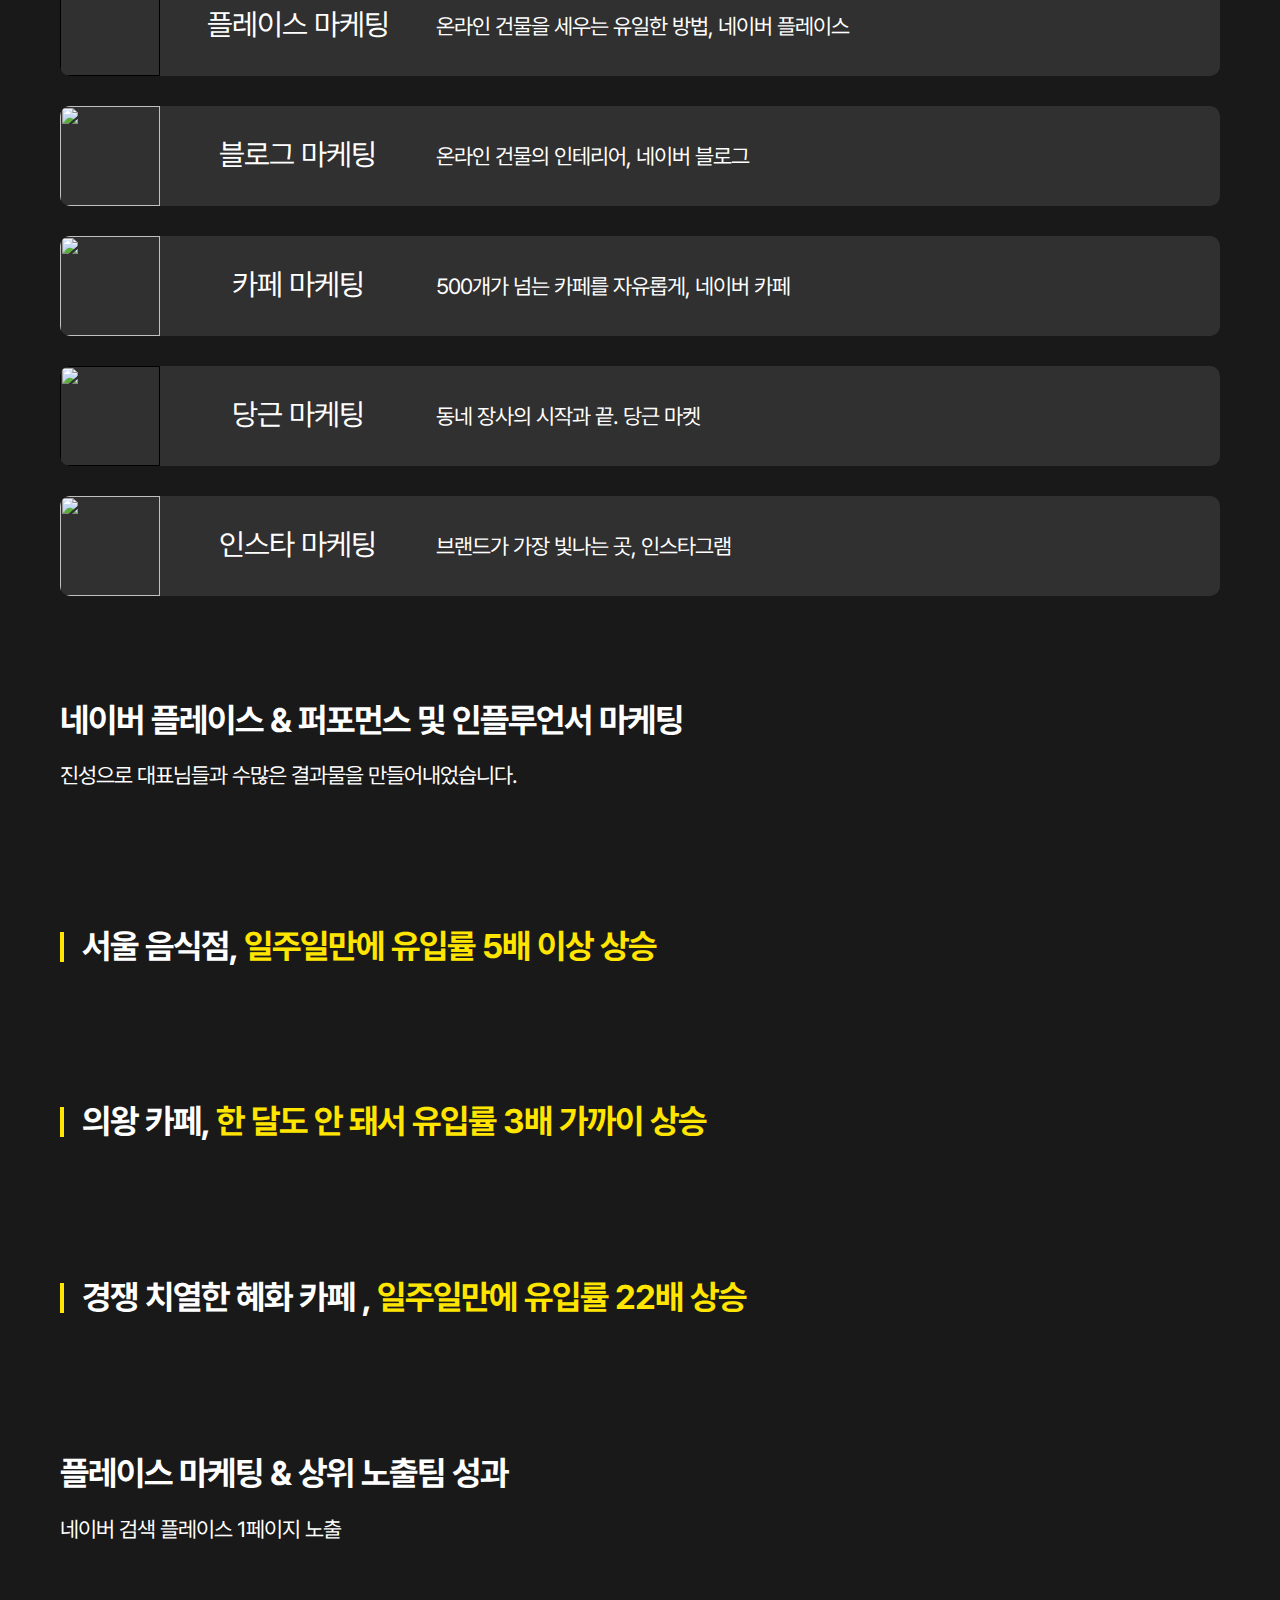
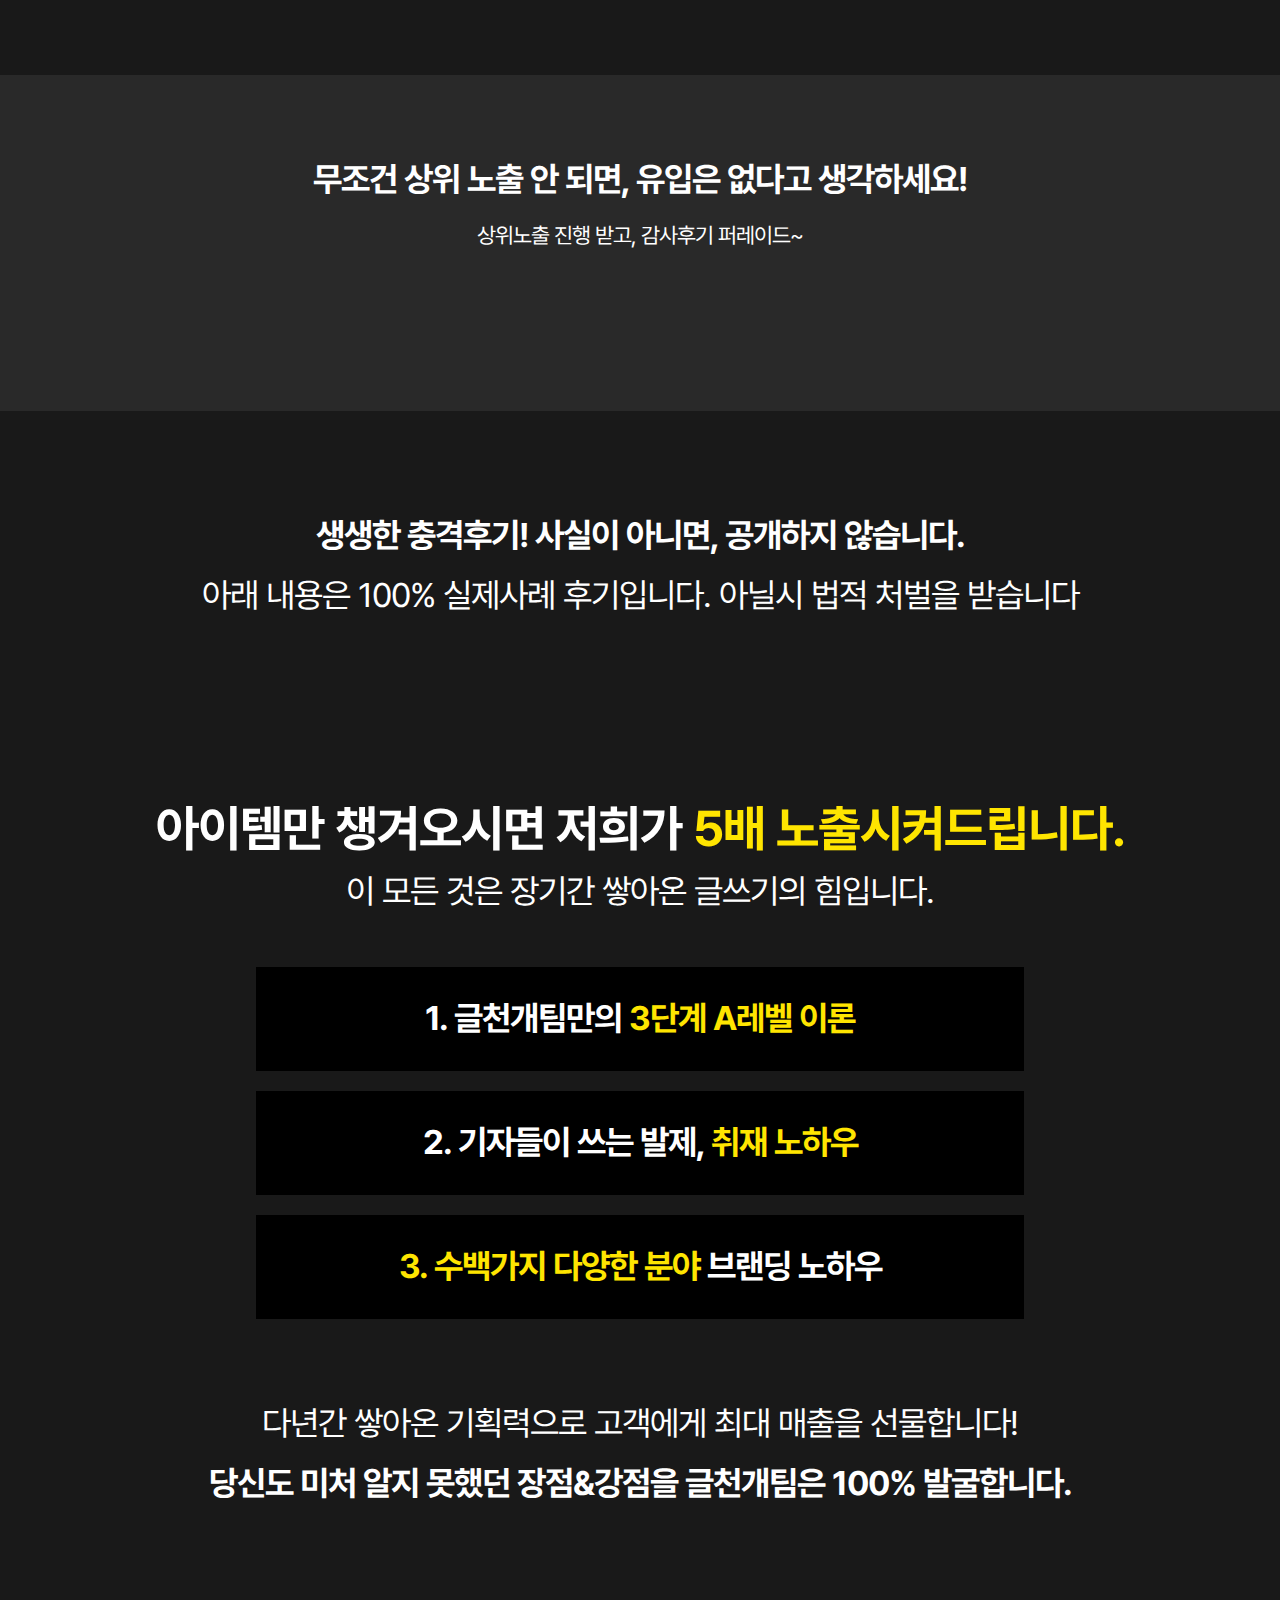
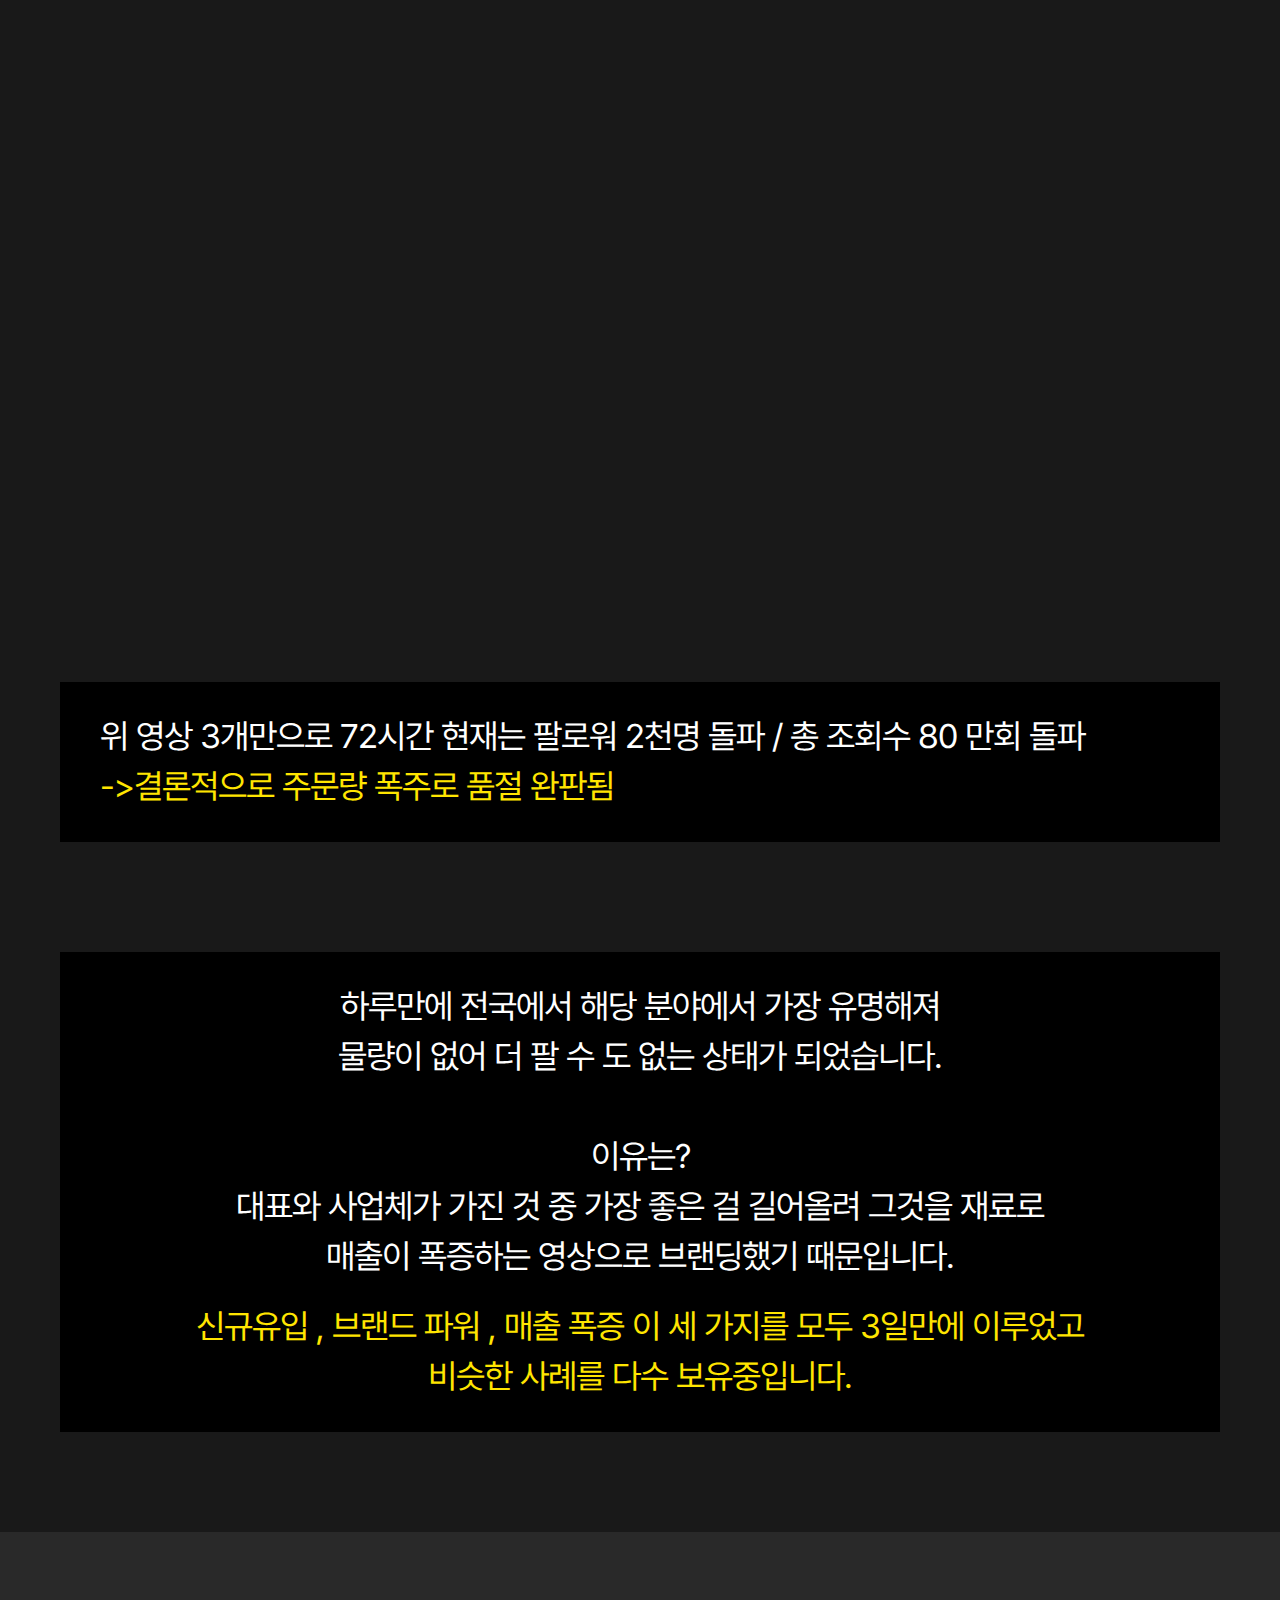
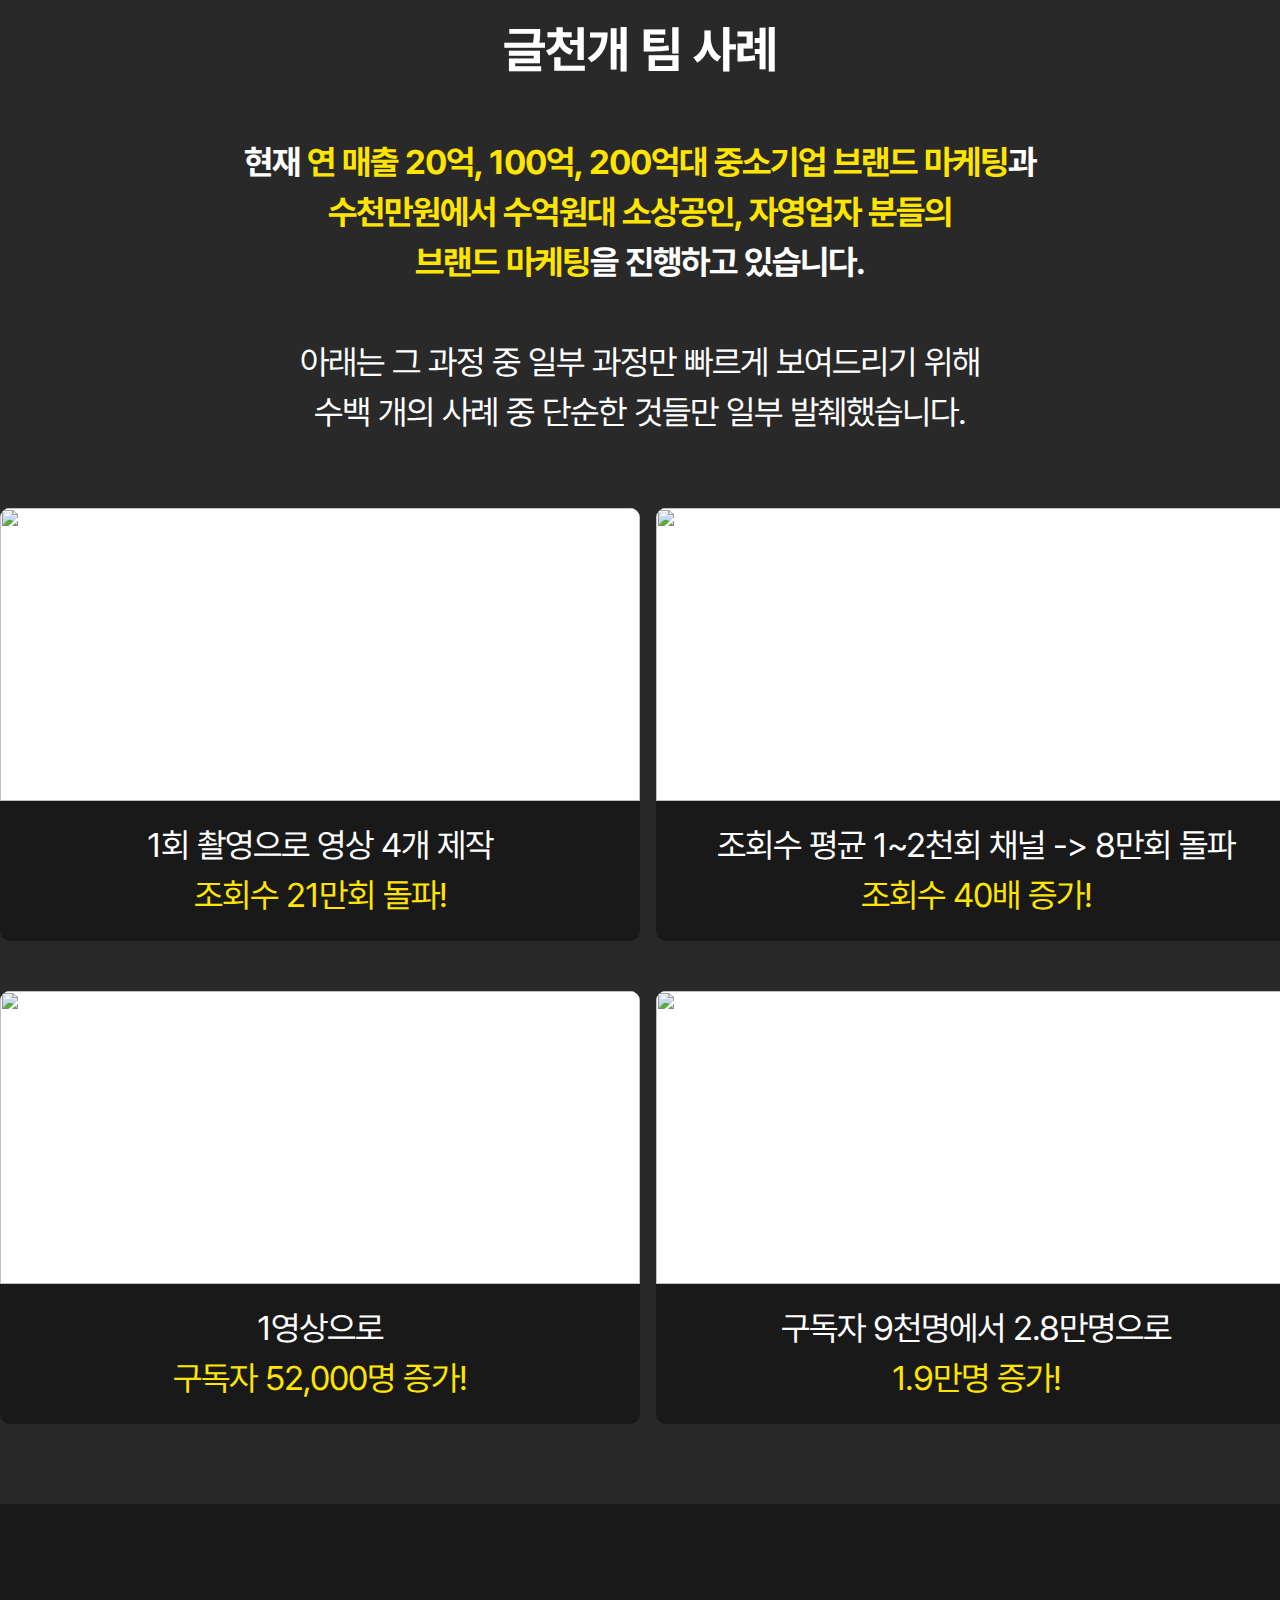
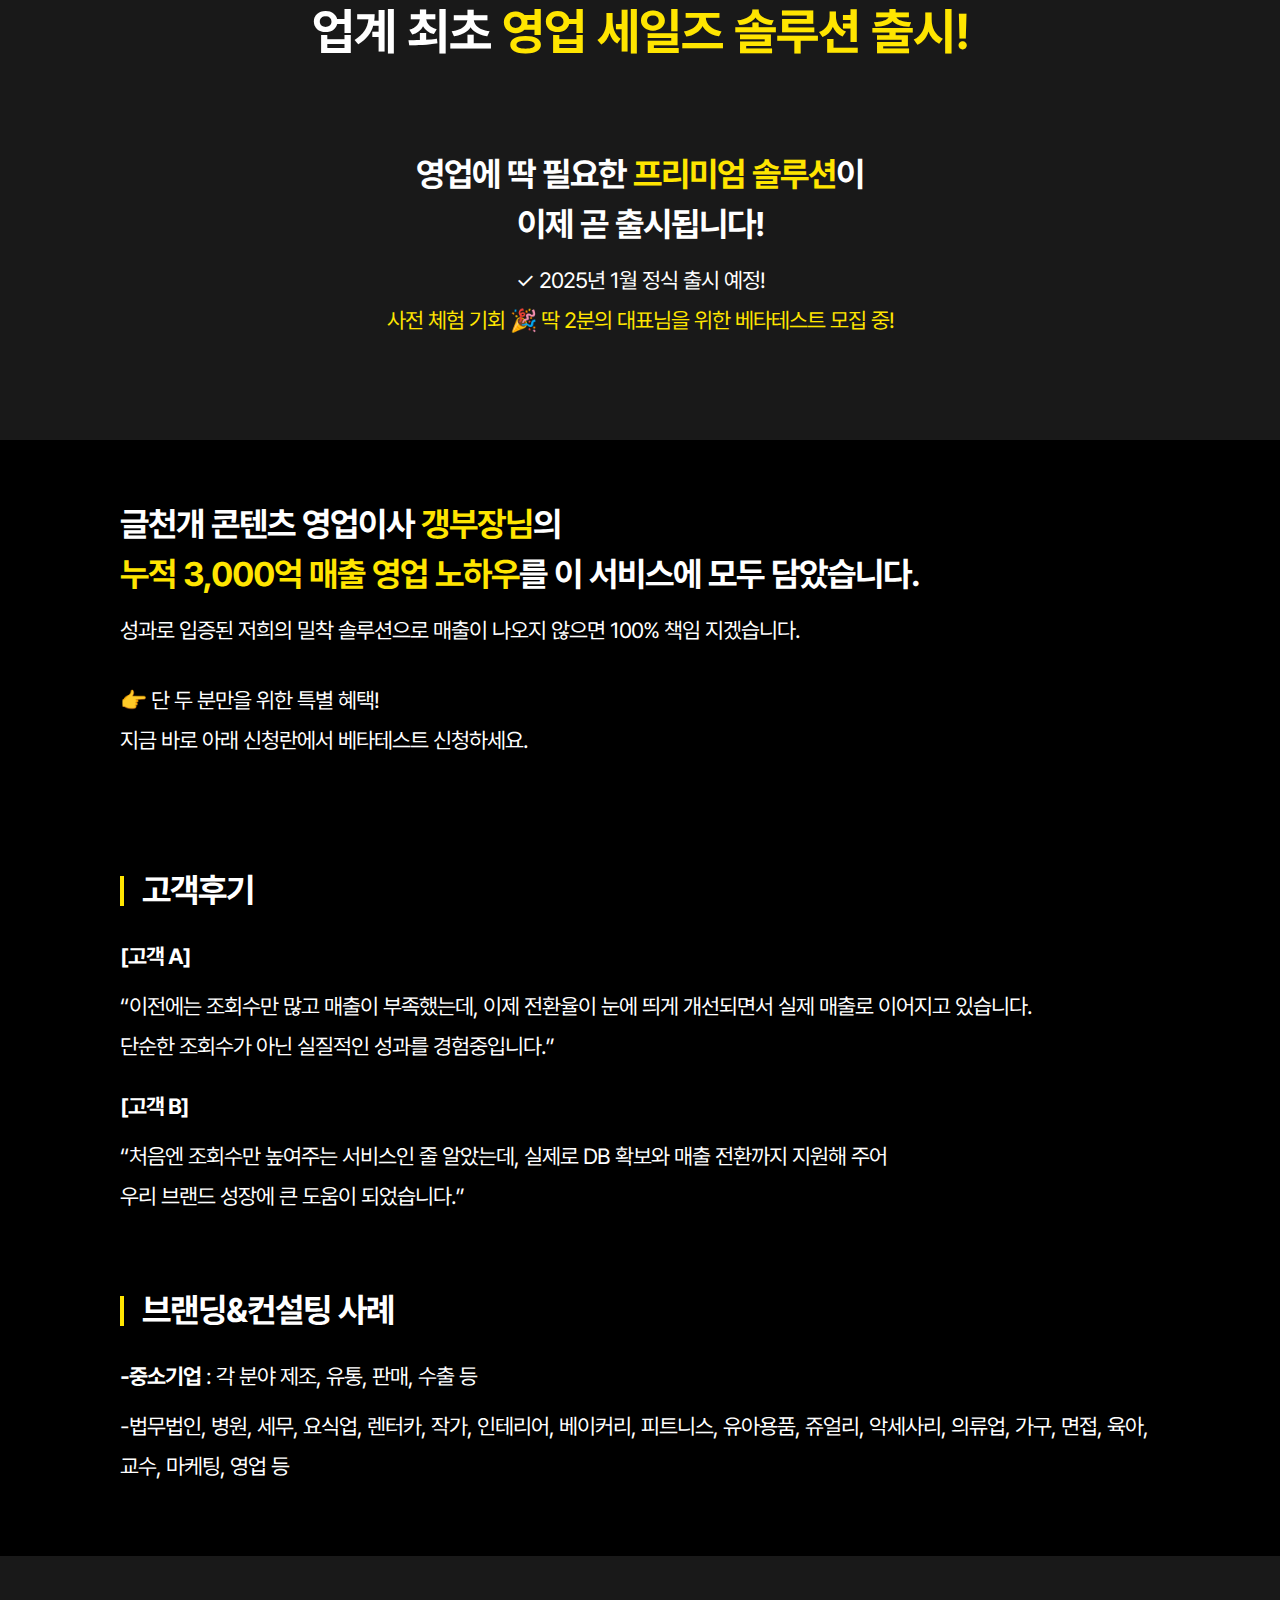
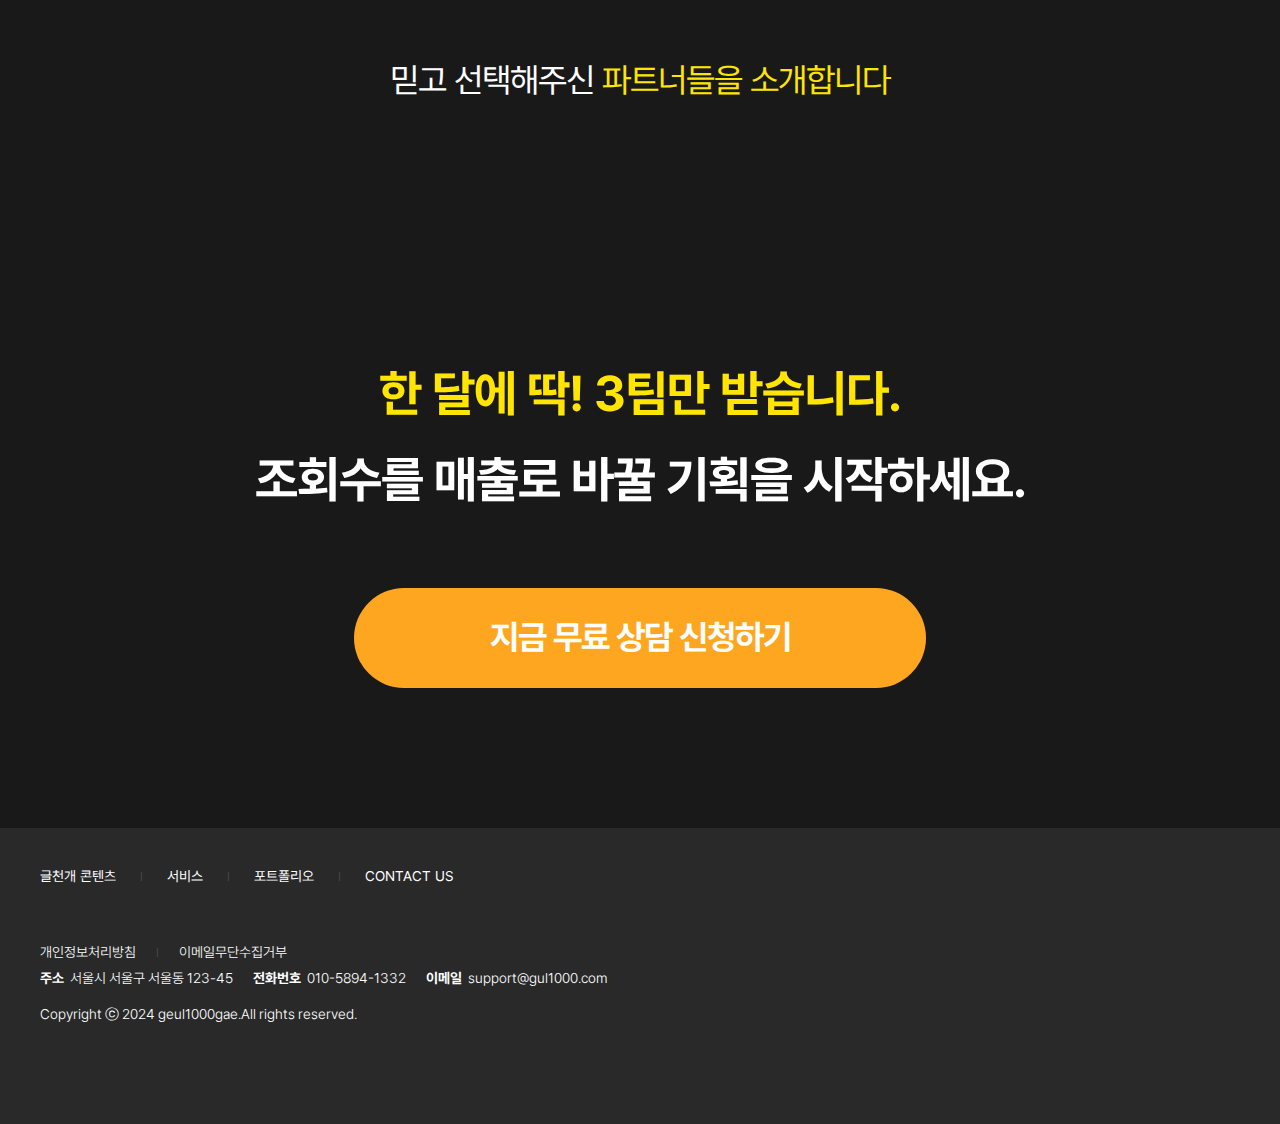
==== commit 138b2a63: "메인 변경" ====
--- a/index.html
+++ b/index.html
@@ -60,7 +60,7 @@
         }
 
         .section1 .logo-img-wrap { display: flex; justify-content: center; }
-        .section1 .logo-img-wrap img { max-width: 100%; }
+        .section1 .logo-img-wrap img { width:400px; }
 
         .section1 .txt-2 { font-size: 22px; line-height: 1.82;
             letter-spacing: -1px; color: #f5f5f5; 
@@ -88,6 +88,9 @@
             .section1 .txt-4 { font-size: 24px; }
             .section1 .txt-5 { font-size: 24px; }
             .section1 .txt-6 { font-size: 12px; }
+            .section1 .logo-img-wrap img {
+                width:170px;
+            }
         }
 
 
@@ -292,15 +295,15 @@
                         <span>“기획을 합니다 .ˮ</span>
                     </p>
                     <div class="logo-img-wrap mb-40">
-                        <img src="/imgs/main-logo.png" alt="" class="logo">
+                        <img src="https://write1000.s3.ap-northeast-2.amazonaws.com/imgs/index/logo-white.svg" alt="" class="logo">
                     </div>
                     <p class="txt-2 mb-50 al-ct">조회수만 높이는 것에 그치지 않고, 확실한 매출 전환을 만들어내는 기획을 제공합니다. <br>
                         단순한 영상 편집이 아닌, 매출 성장으로 이어지는 전략적 기획을 통해<br>
                         고객이 원하는 실질적인 성과를 추구한다는 점을 명확히 전달합니다.
                     </p>
                     <div class="txt-3-wrap mb-70">
-                        <div class="bg-le"><img src="/imgs/section1-img-le.png" alt=""></div>
-                        <div class="bg-ri"><img src="/imgs/section1-img-ri.png" alt=""></div>
+                        <div class="bg-le"><img src="https://write1000.s3.ap-northeast-2.amazonaws.com/imgs/section1-img-le.png" alt=""></div>
+                        <div class="bg-ri"><img src="https://write1000.s3.ap-northeast-2.amazonaws.com/imgs/section1-img-ri.png" alt=""></div>
                         <p class="txt-3 al-ct mb-10">3000만 조회수 달성!</p>
                         <p class="txt-4 al-ct"><span>유입 폭발</span> 시켜드립니다!</p>
                     </div>
@@ -620,7 +623,7 @@
                     <p class="ft-34 bold mb-80">당신도 미처 알지 못했던 장점&강점을 글천개팀은 100% 발굴합니다.</p>
 
                     <div class="youtube-wrap mb-50">
-                        <iframe width="560" height="315" src="https://www.youtube.com/embed/VIDEO_ID" title="YouTube video player"
+                        <iframe width="560" height="315" src="https://www.youtube.com/embed/_3rKCvFJpOY?si=uNIaovUyDLclqSSu" title="YouTube video player"
                             frameborder="0" allow="accelerometer; autoplay; clipboard-write; encrypted-media; gyroscope; picture-in-picture"
                             allowfullscreen>
                         </iframe>
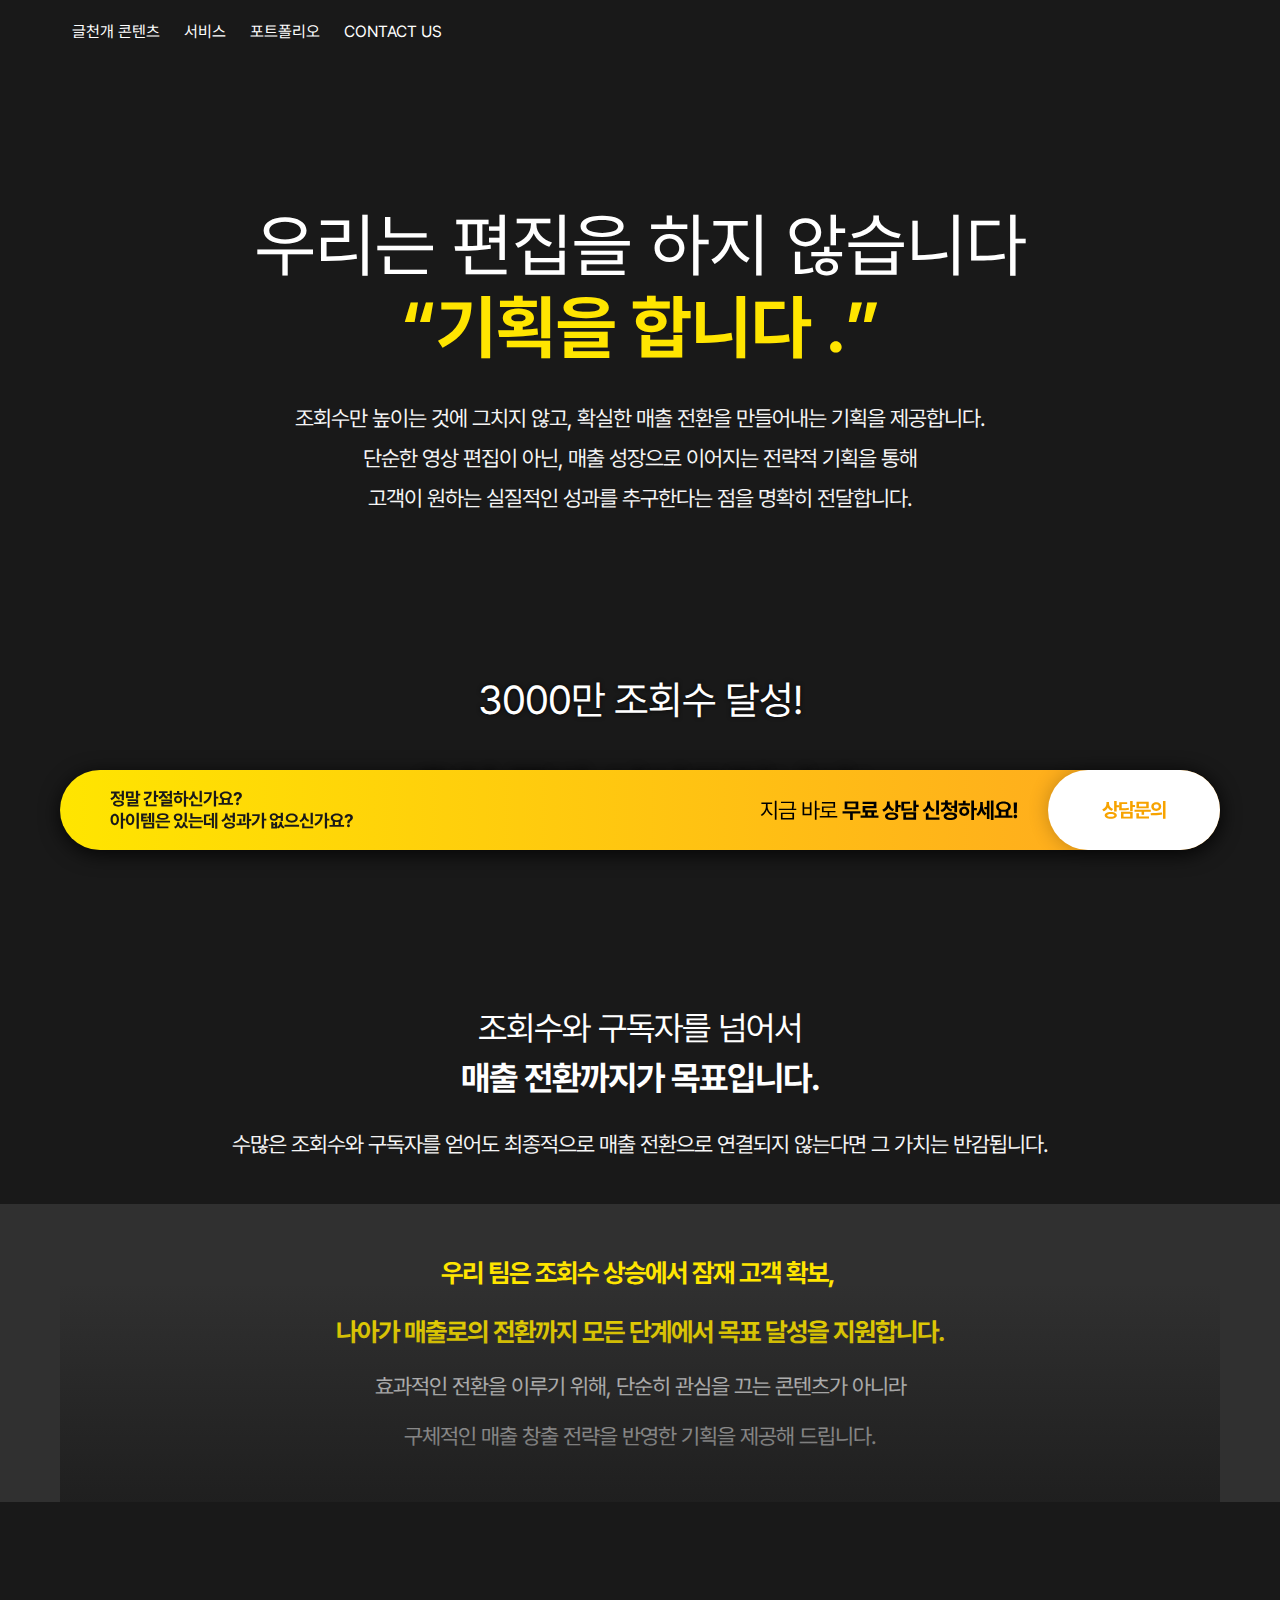
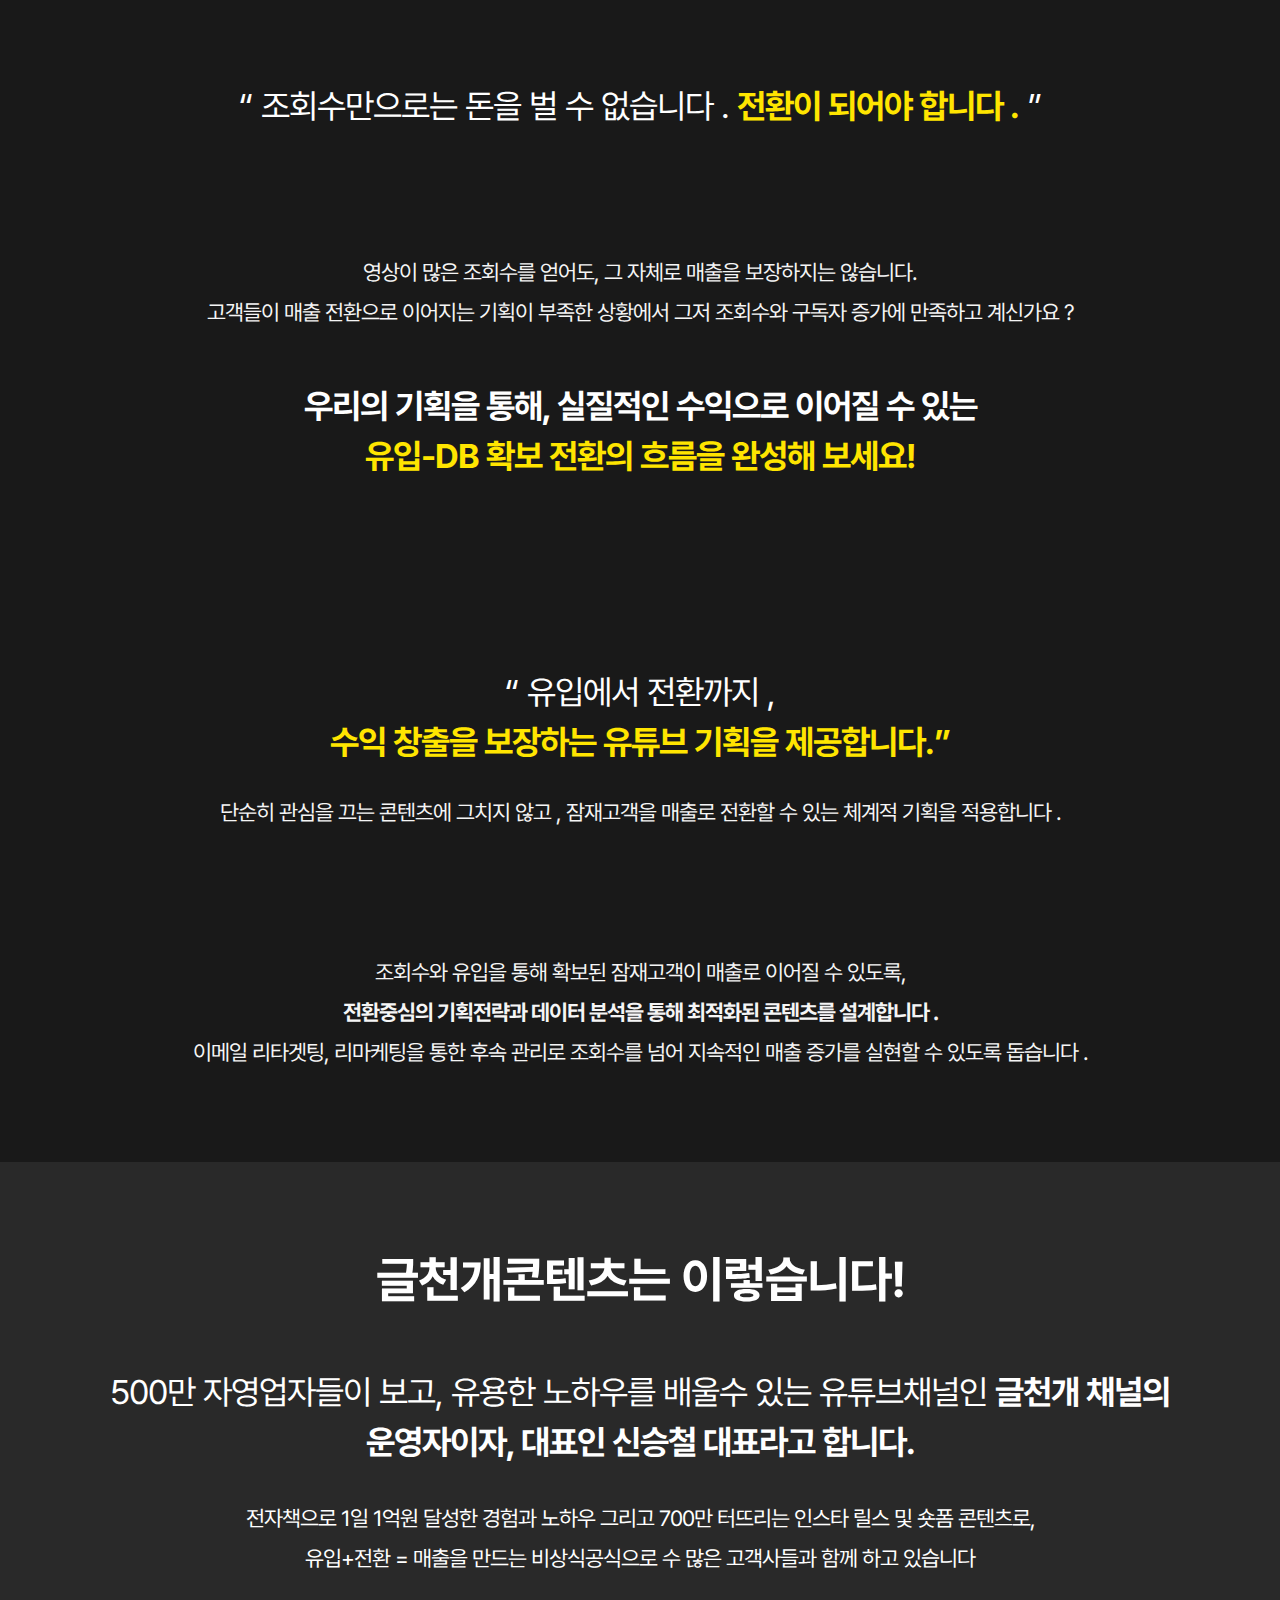
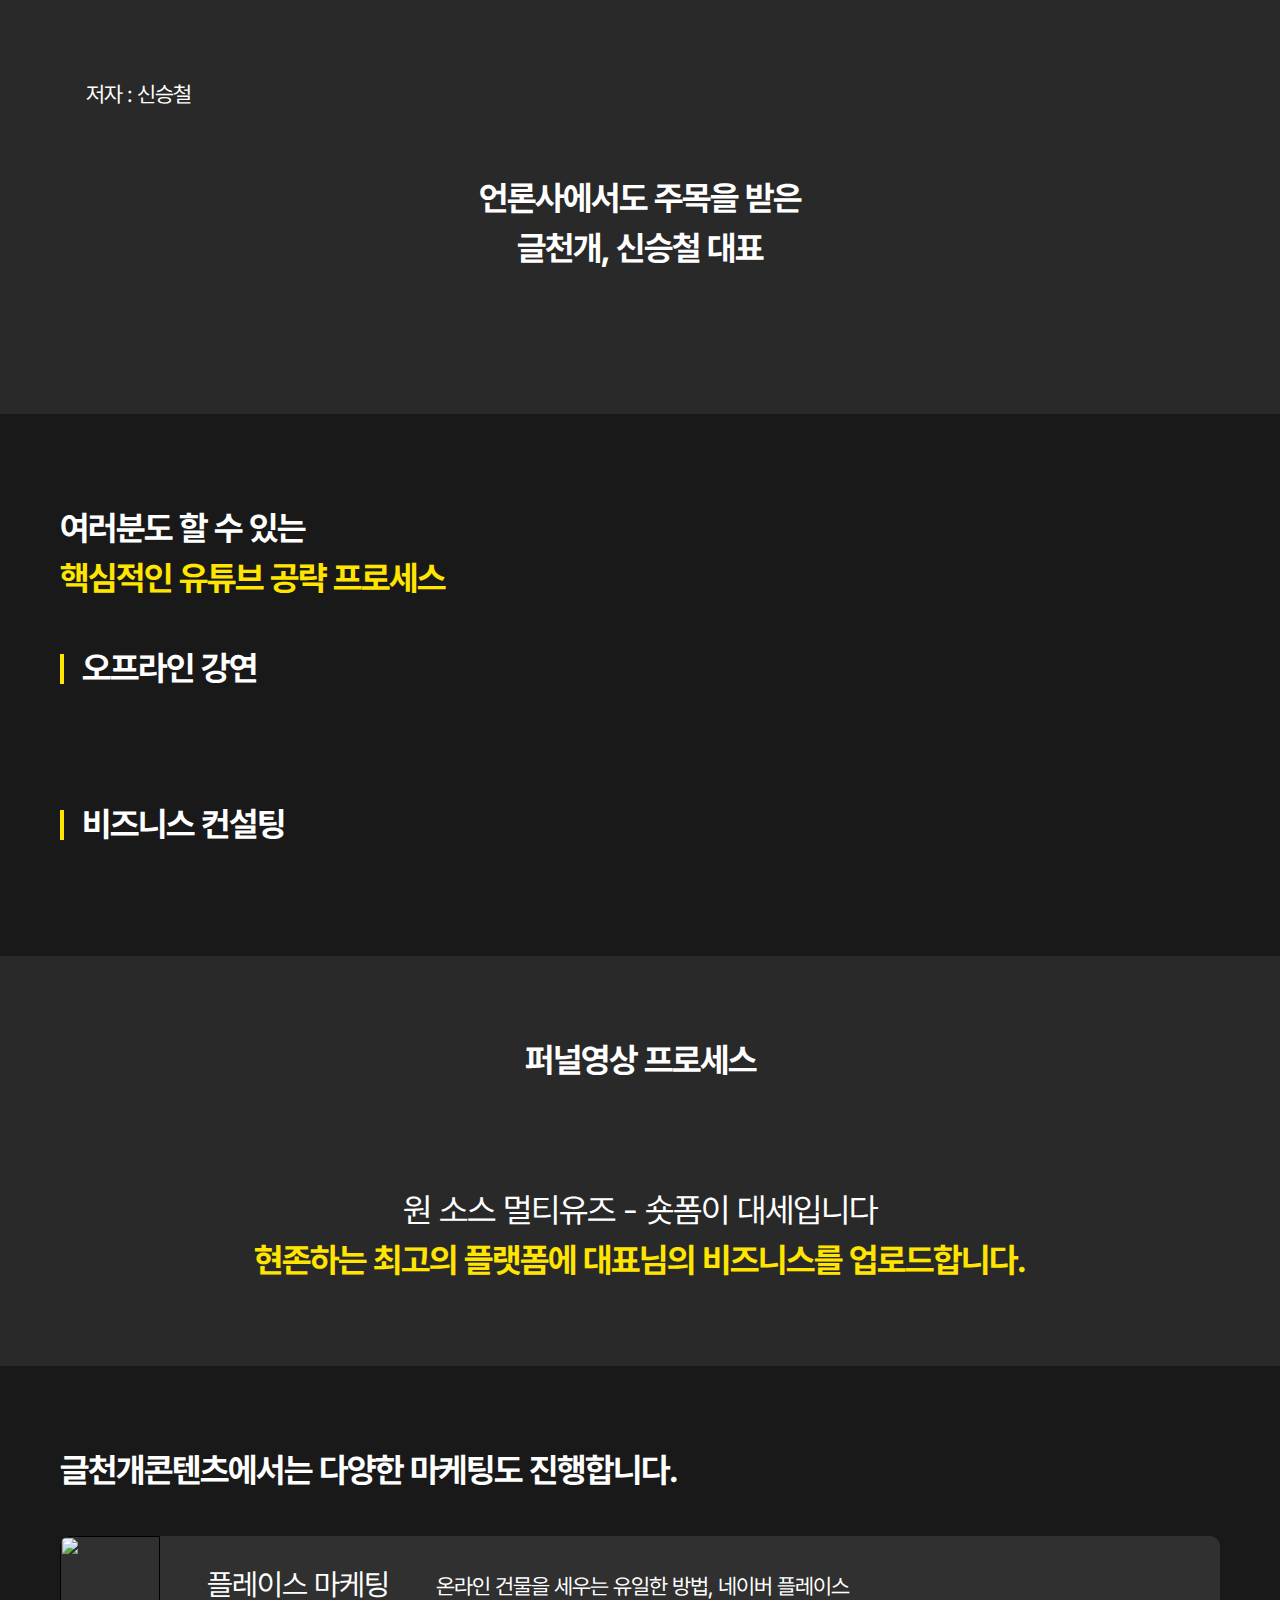
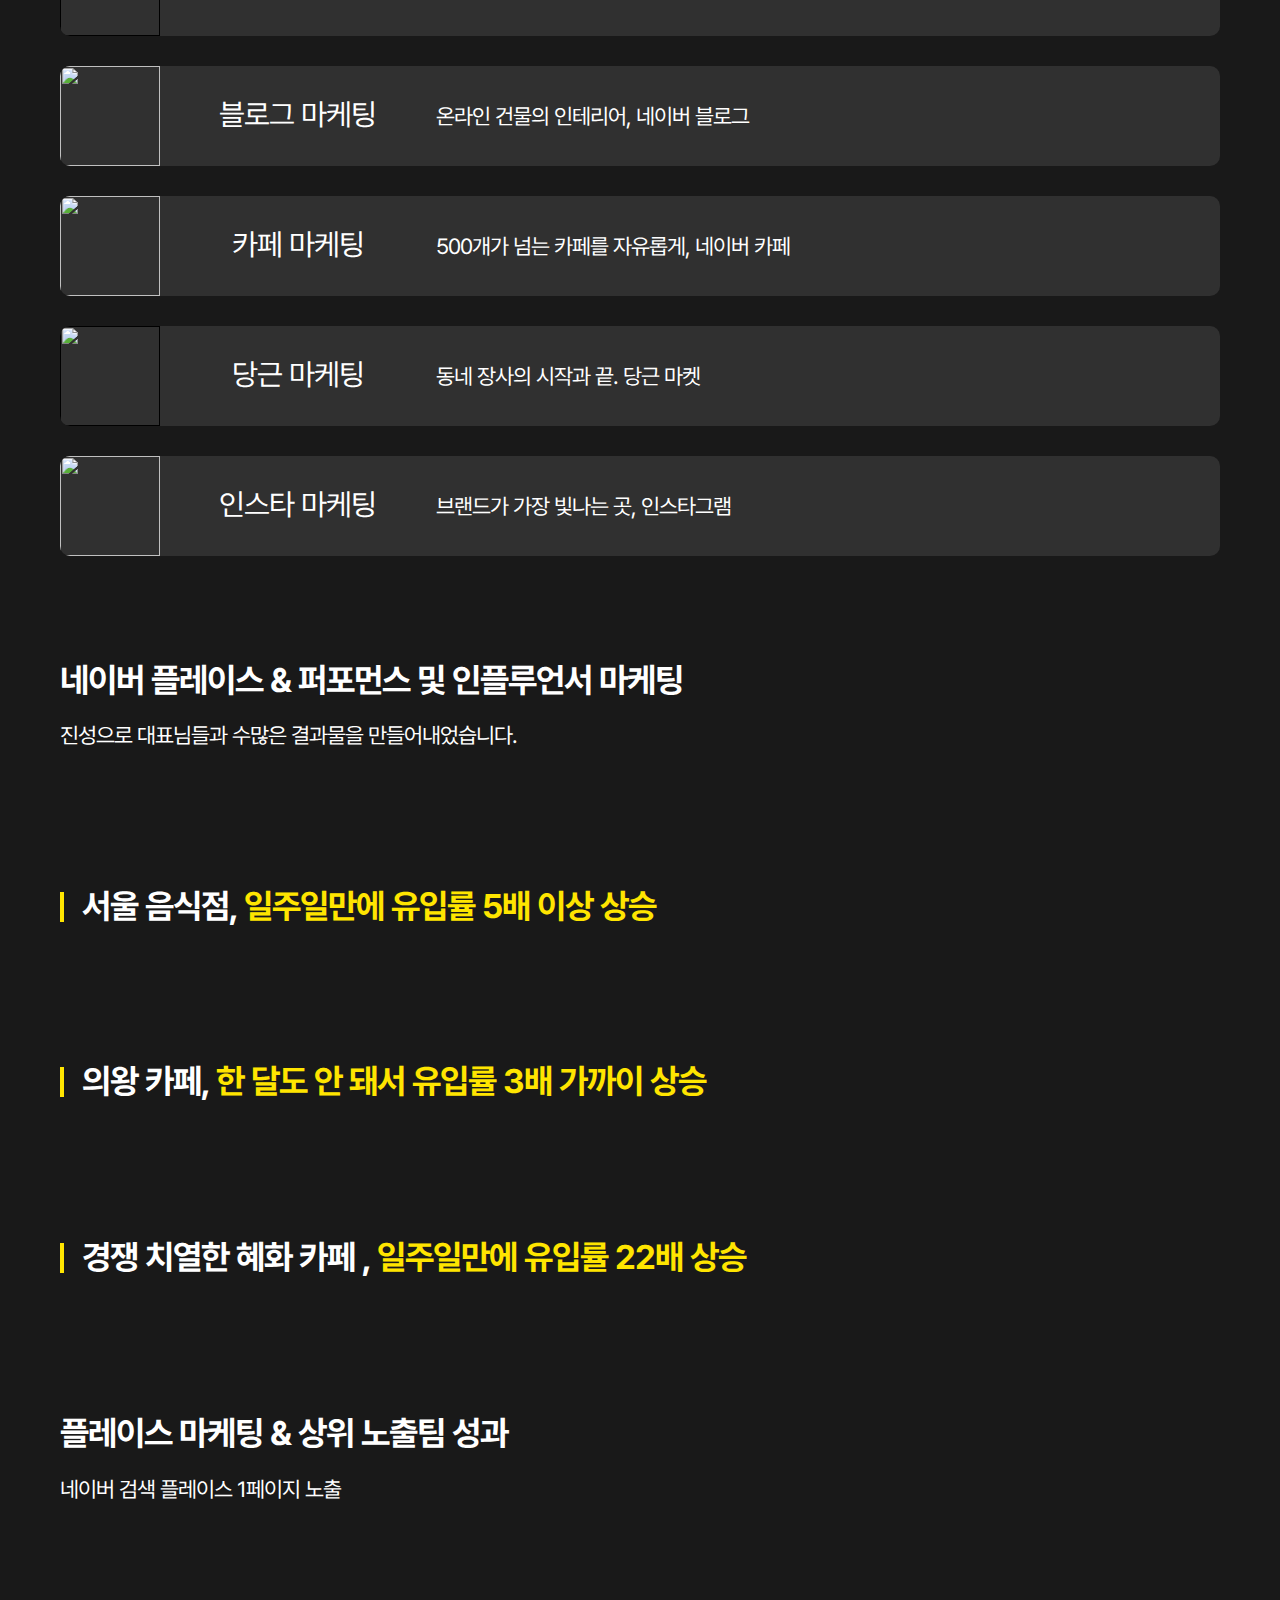
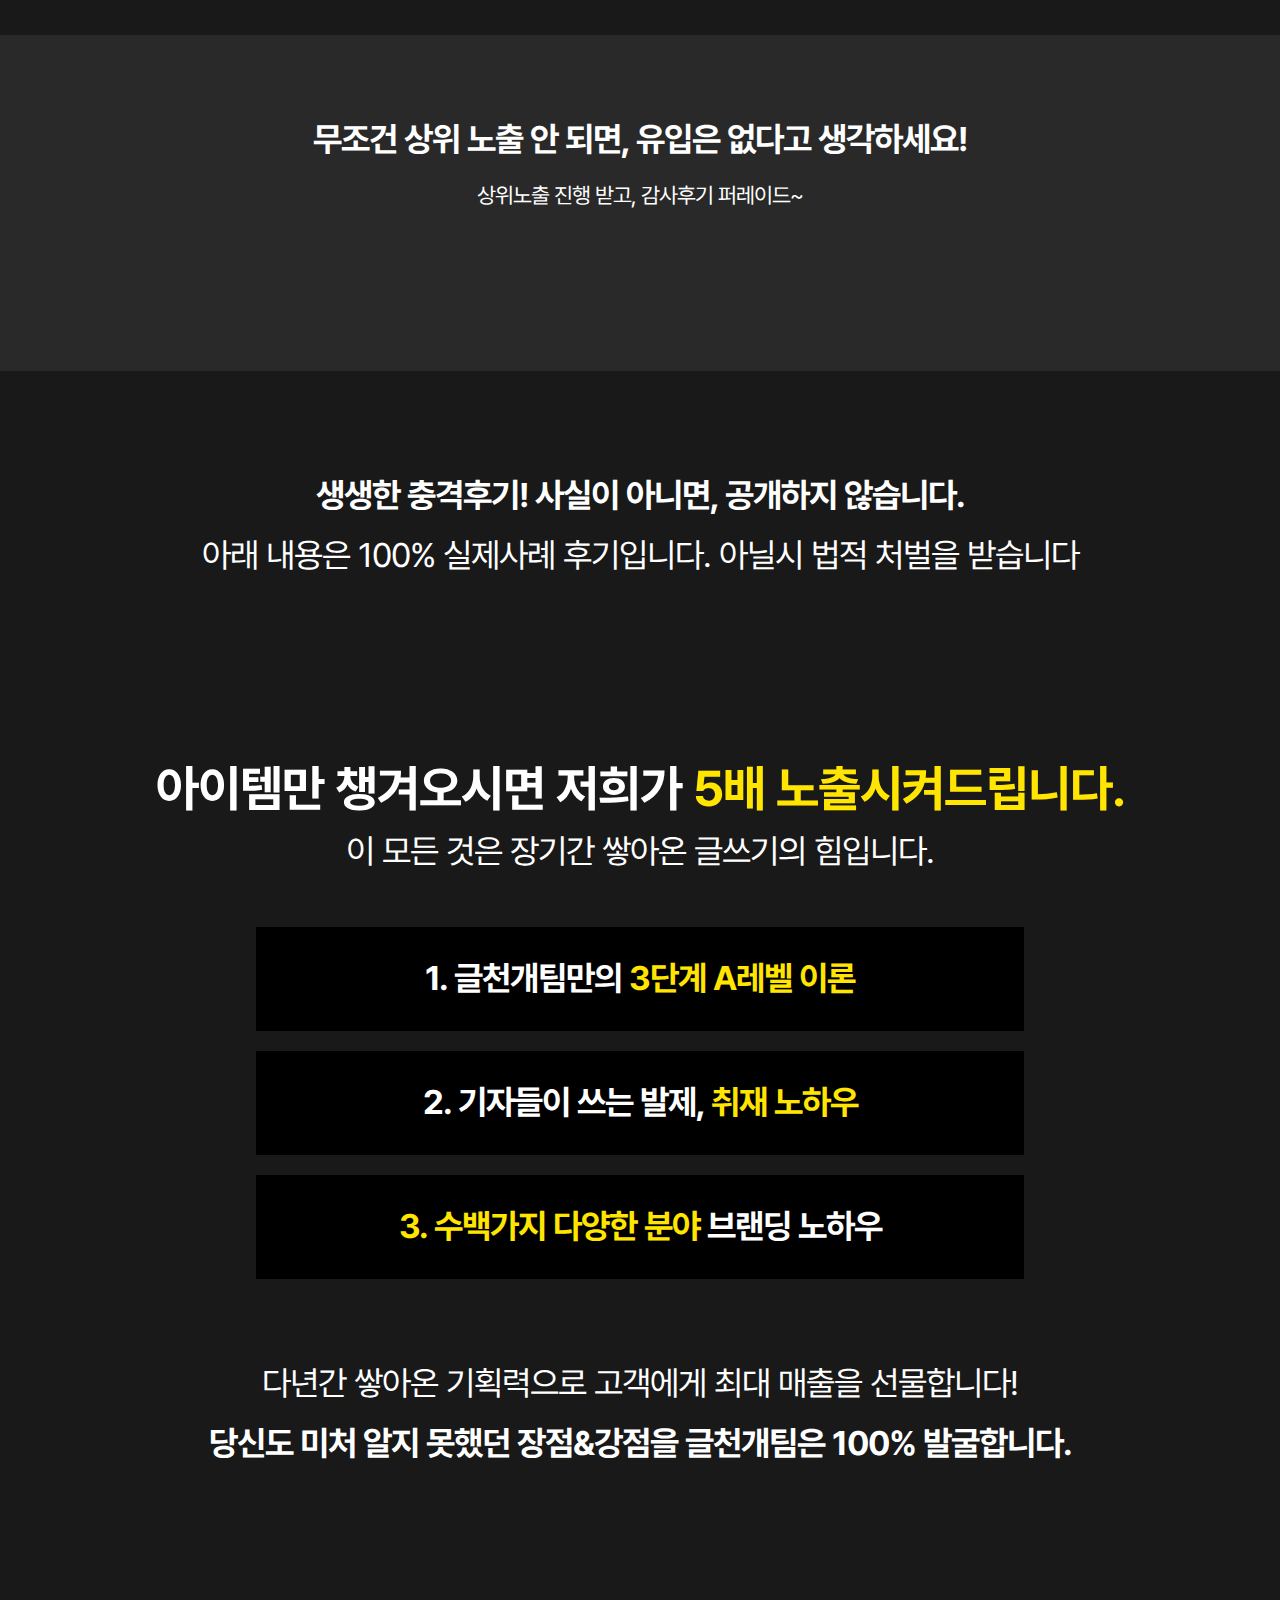
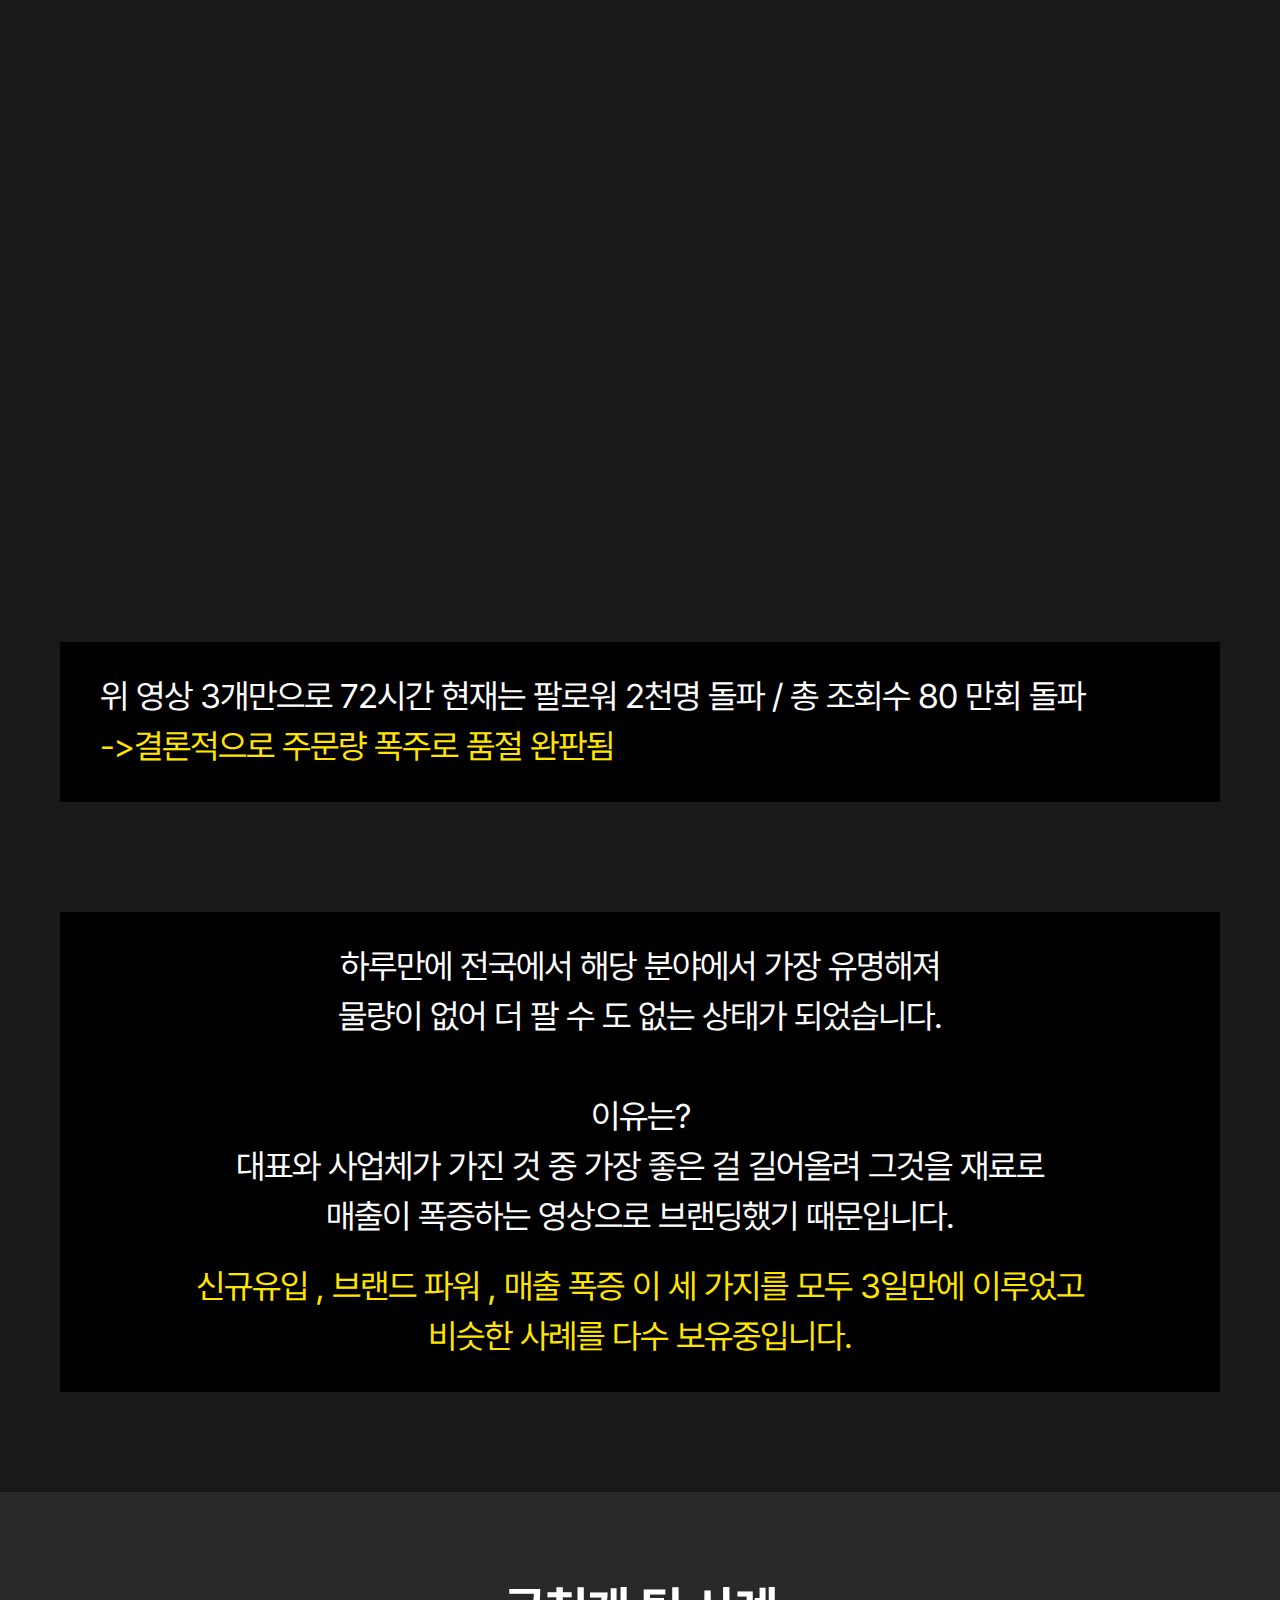
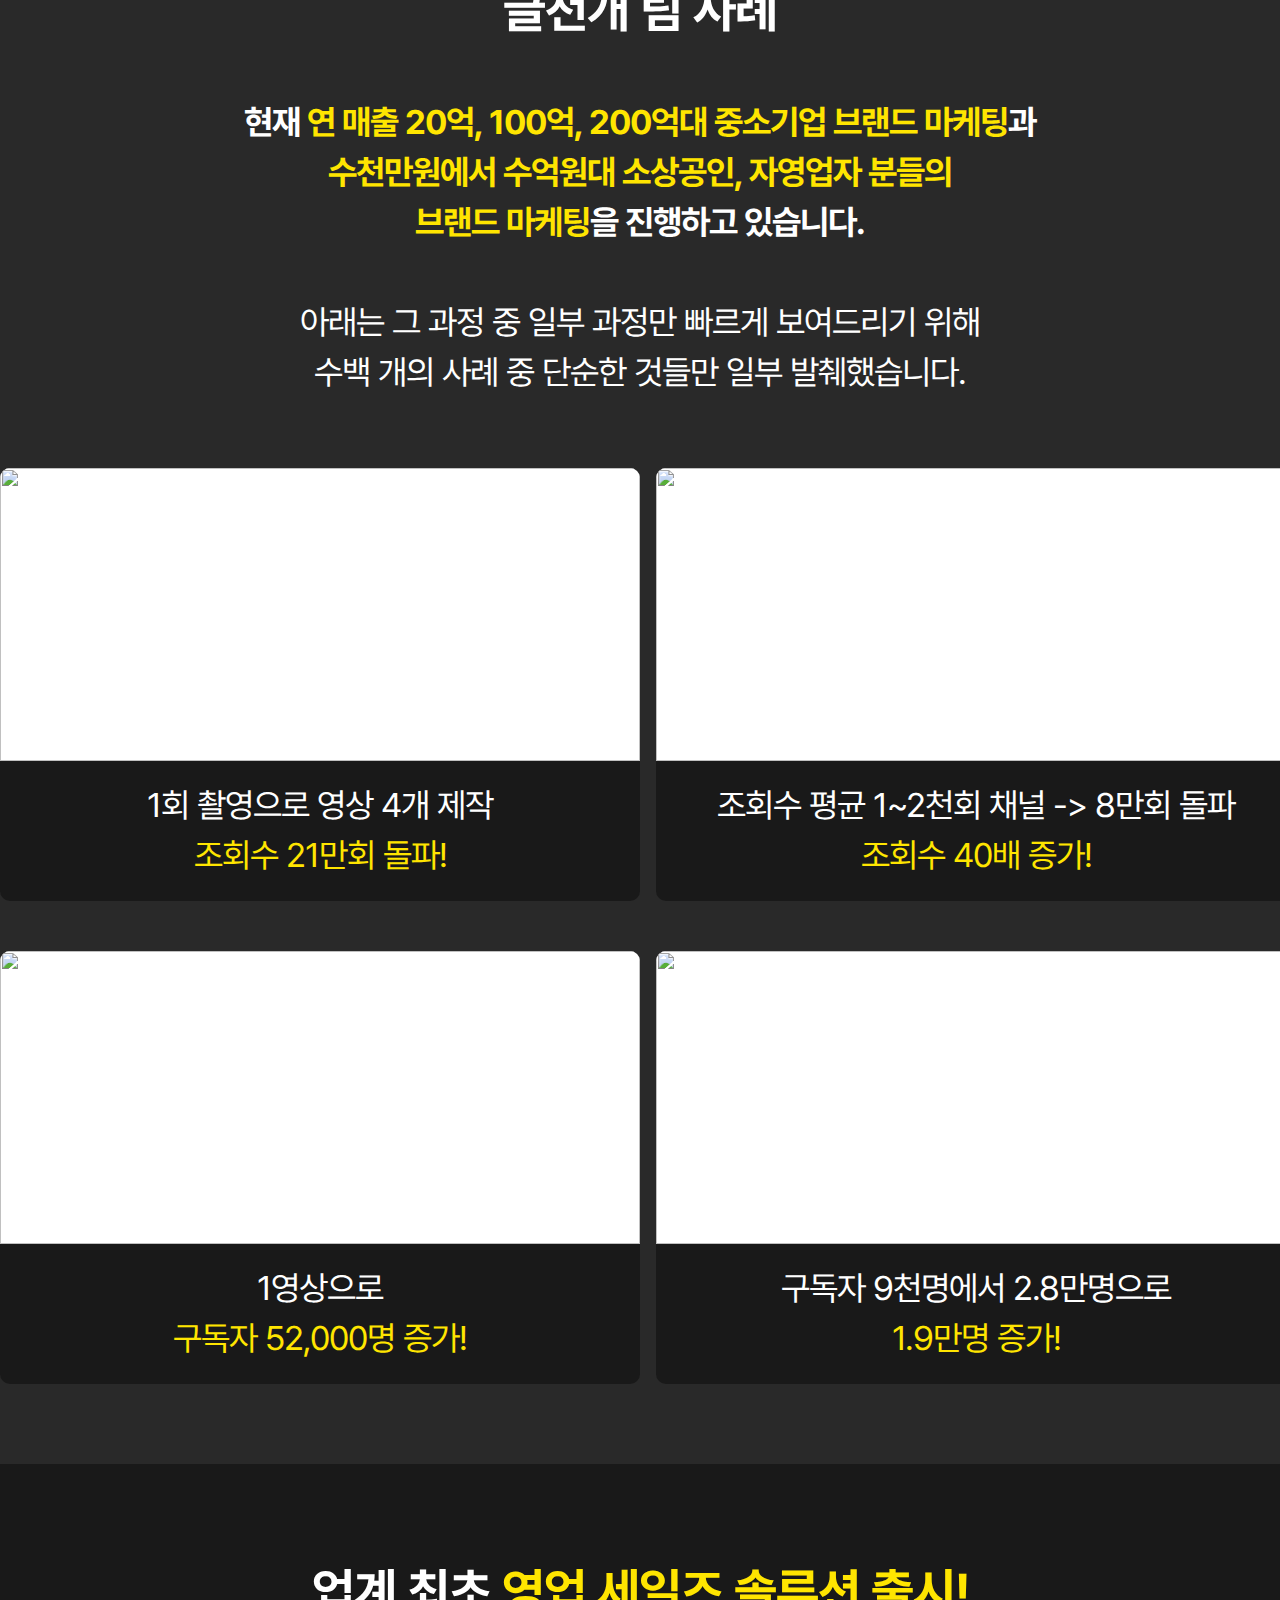
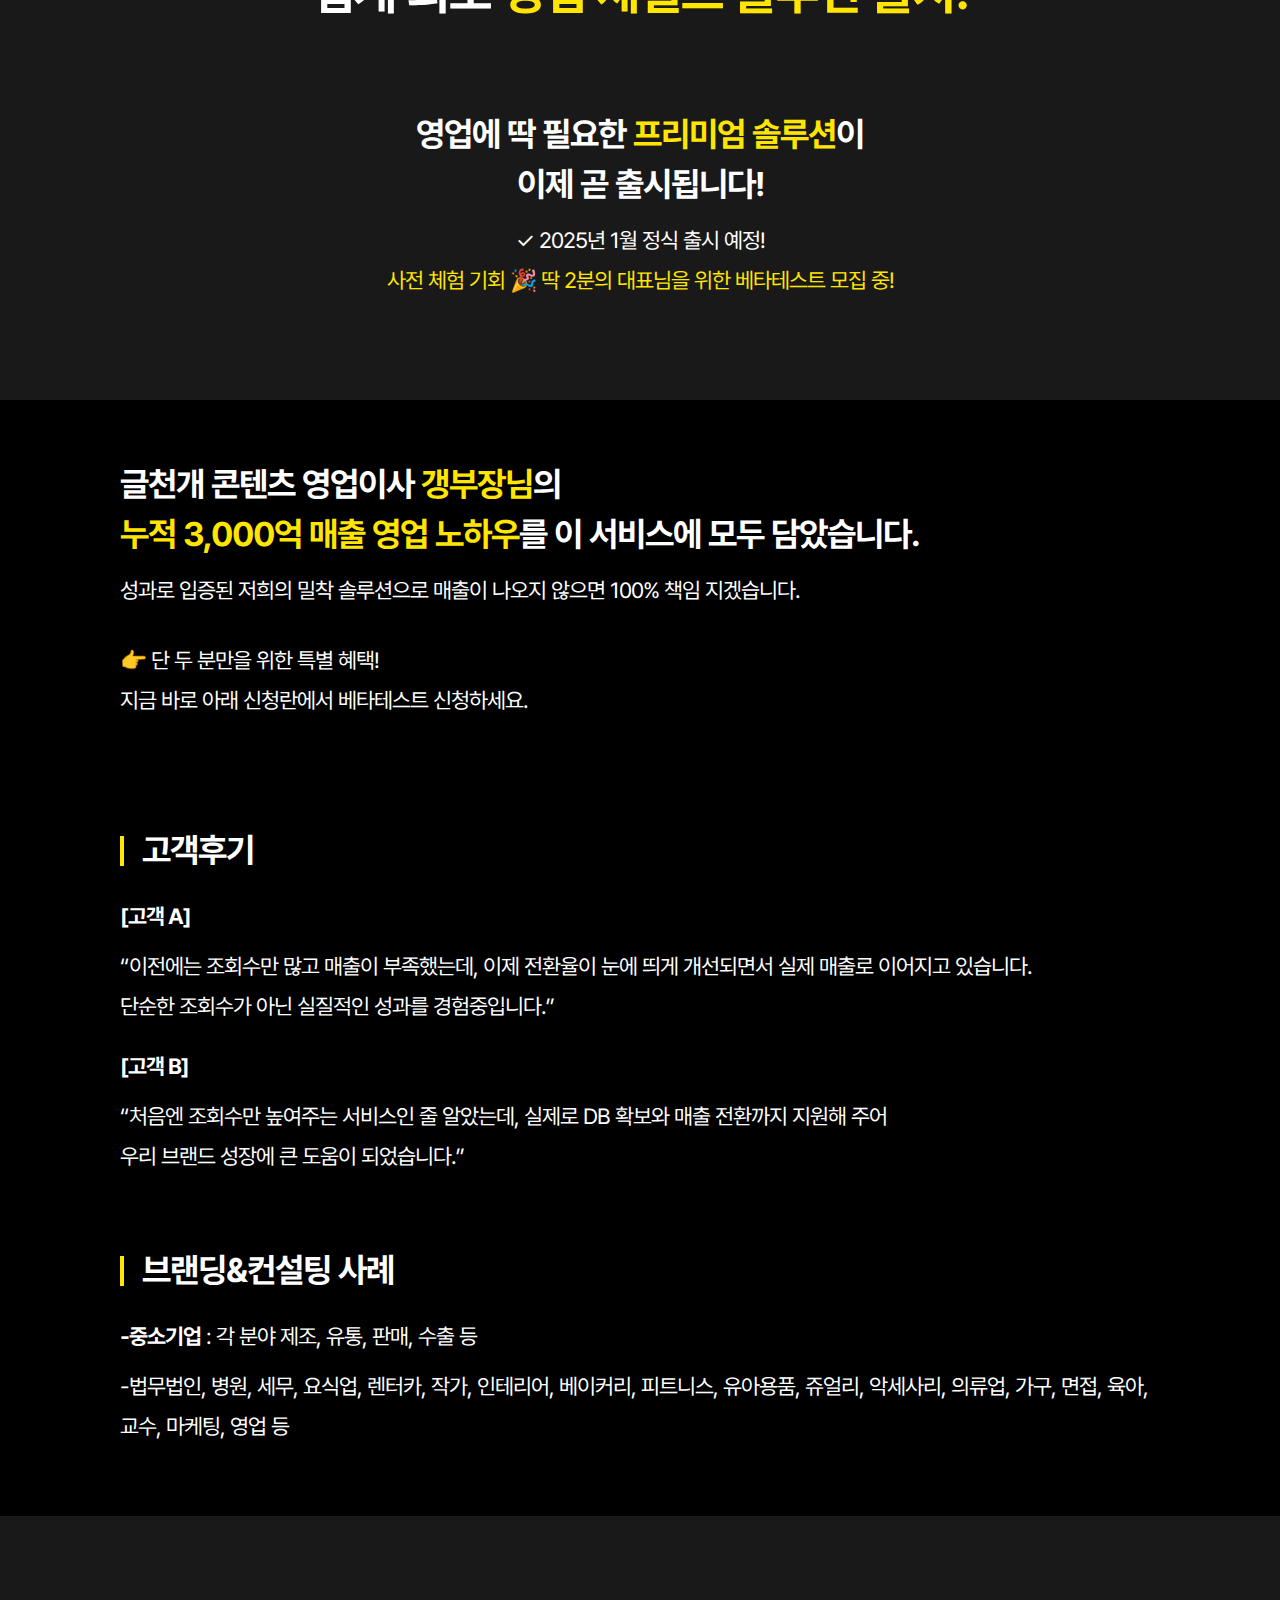
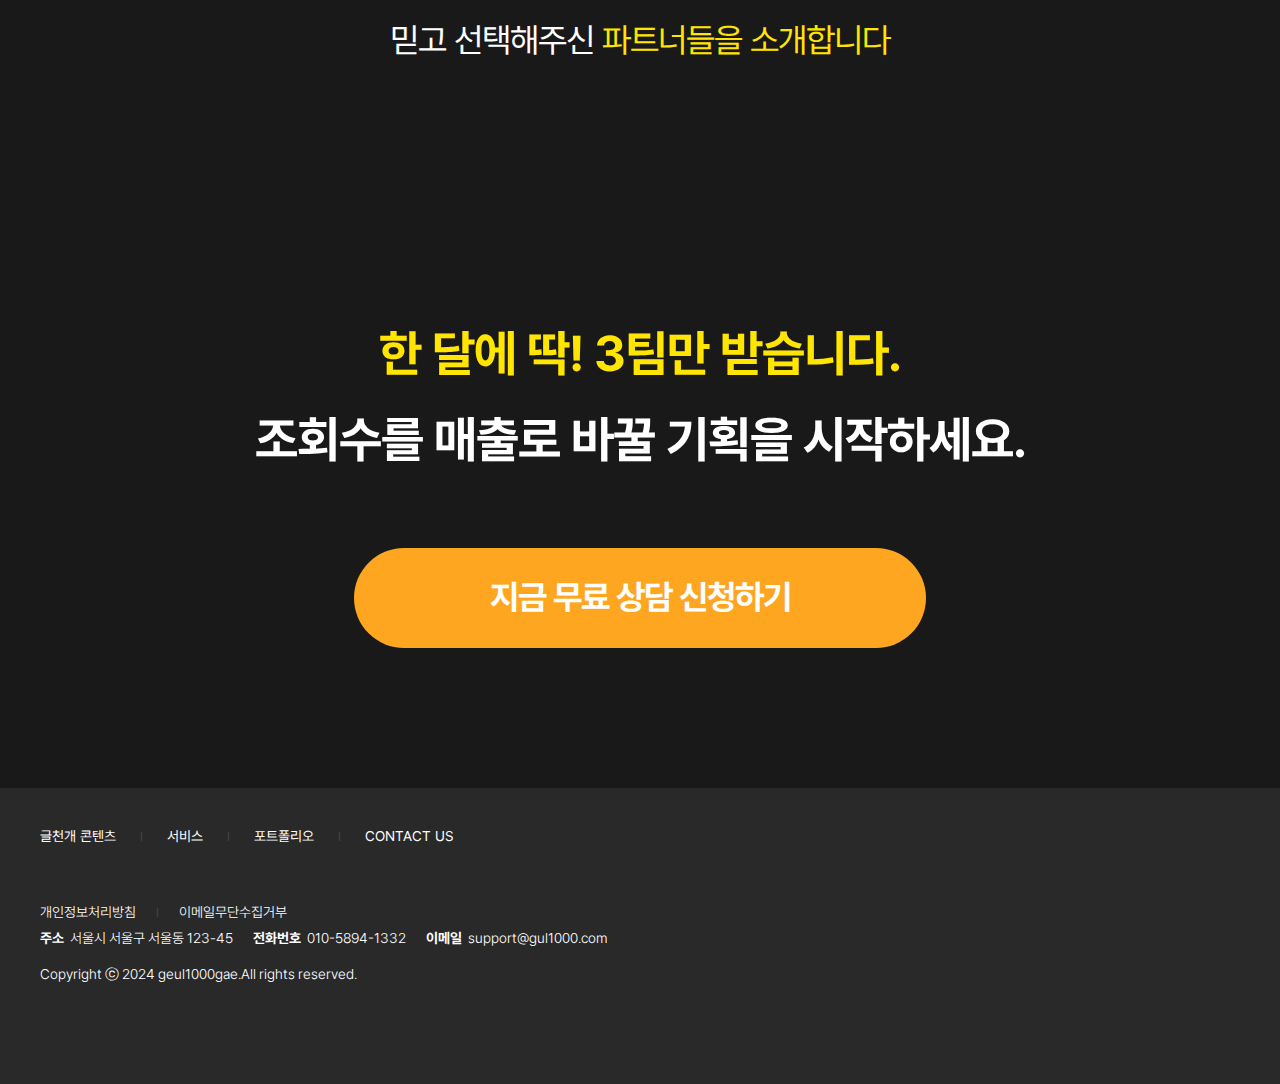
==== commit 2c53b19c: "로고 삭제" ====
--- a/index.html
+++ b/index.html
@@ -294,9 +294,11 @@
                     <p class="txt-1 mb-30 al-ct">우리는 편집을 하지 않습니다 <br>
                         <span>“기획을 합니다 .ˮ</span>
                     </p>
+                    <!--
                     <div class="logo-img-wrap mb-40">
                         <img src="https://write1000.s3.ap-northeast-2.amazonaws.com/imgs/index/logo-white.svg" alt="" class="logo">
                     </div>
+                    -->
                     <p class="txt-2 mb-50 al-ct">조회수만 높이는 것에 그치지 않고, 확실한 매출 전환을 만들어내는 기획을 제공합니다. <br>
                         단순한 영상 편집이 아닌, 매출 성장으로 이어지는 전략적 기획을 통해<br>
                         고객이 원하는 실질적인 성과를 추구한다는 점을 명확히 전달합니다.
